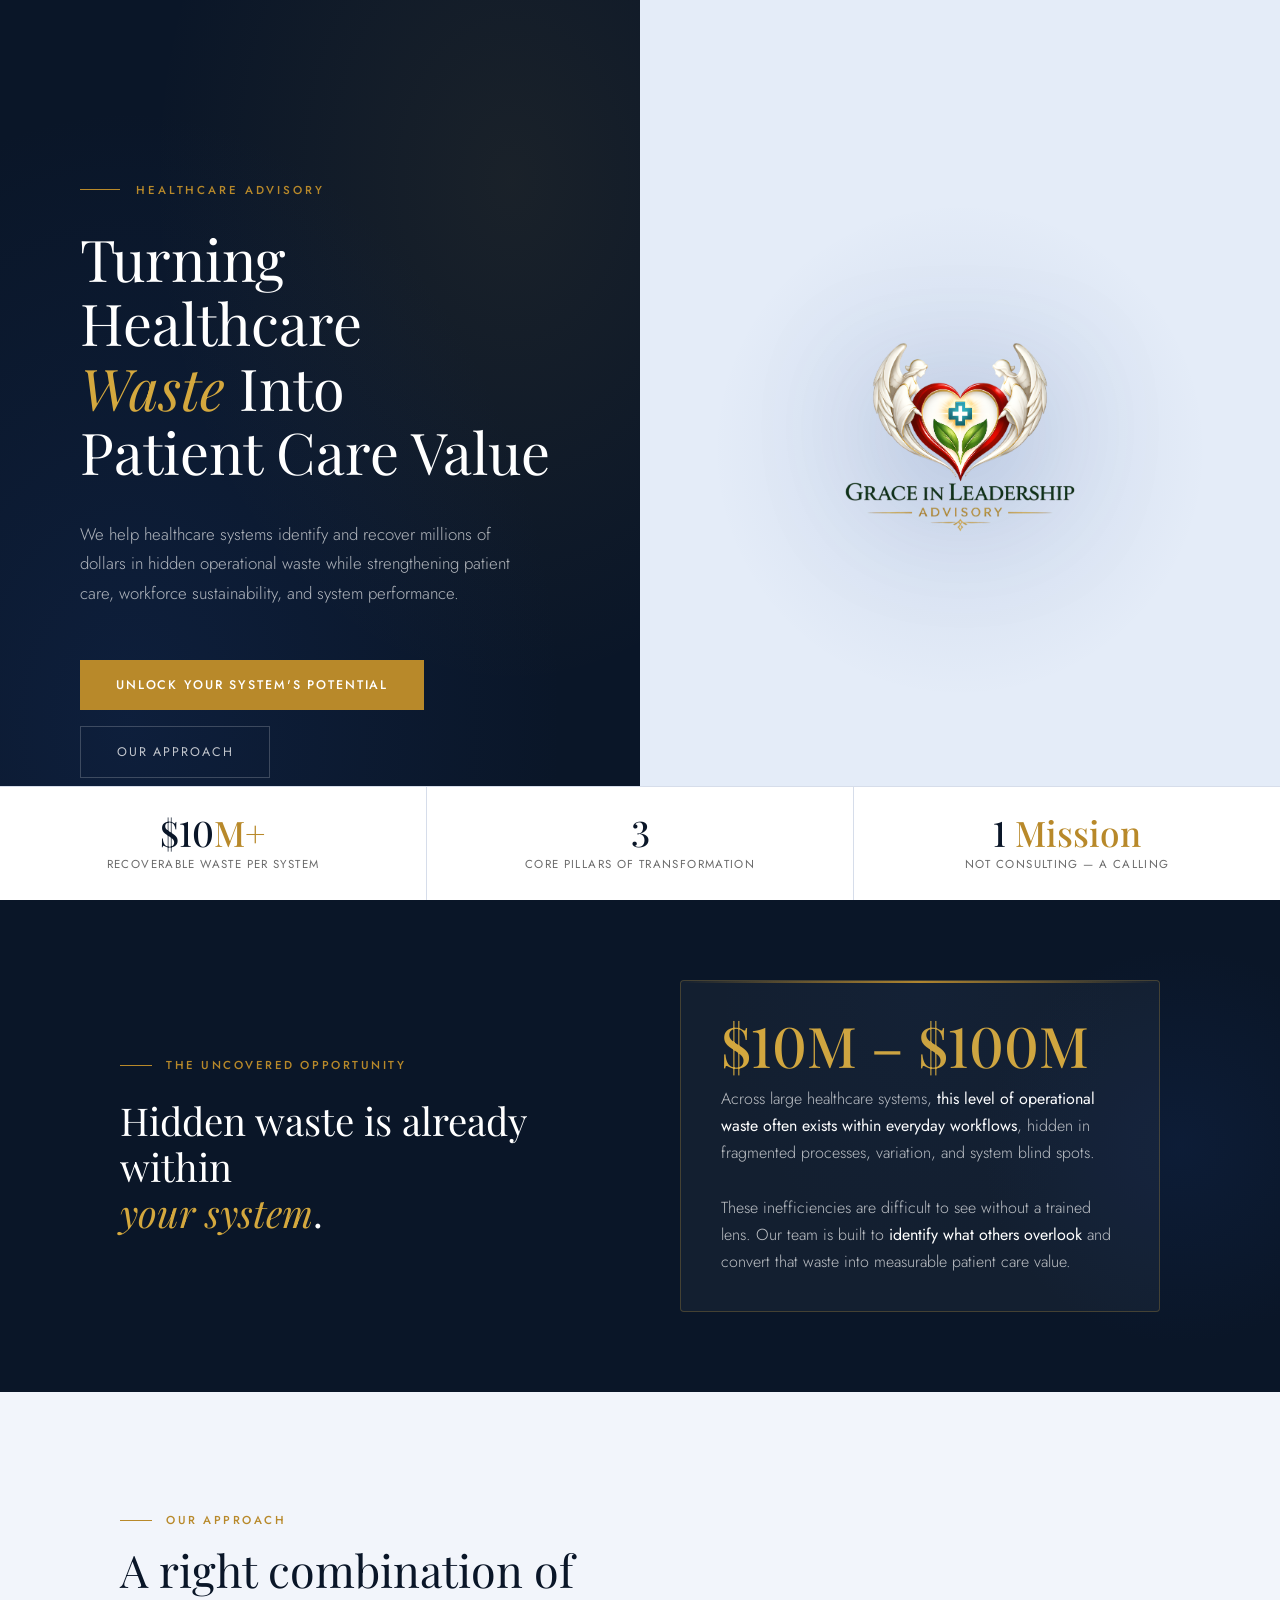
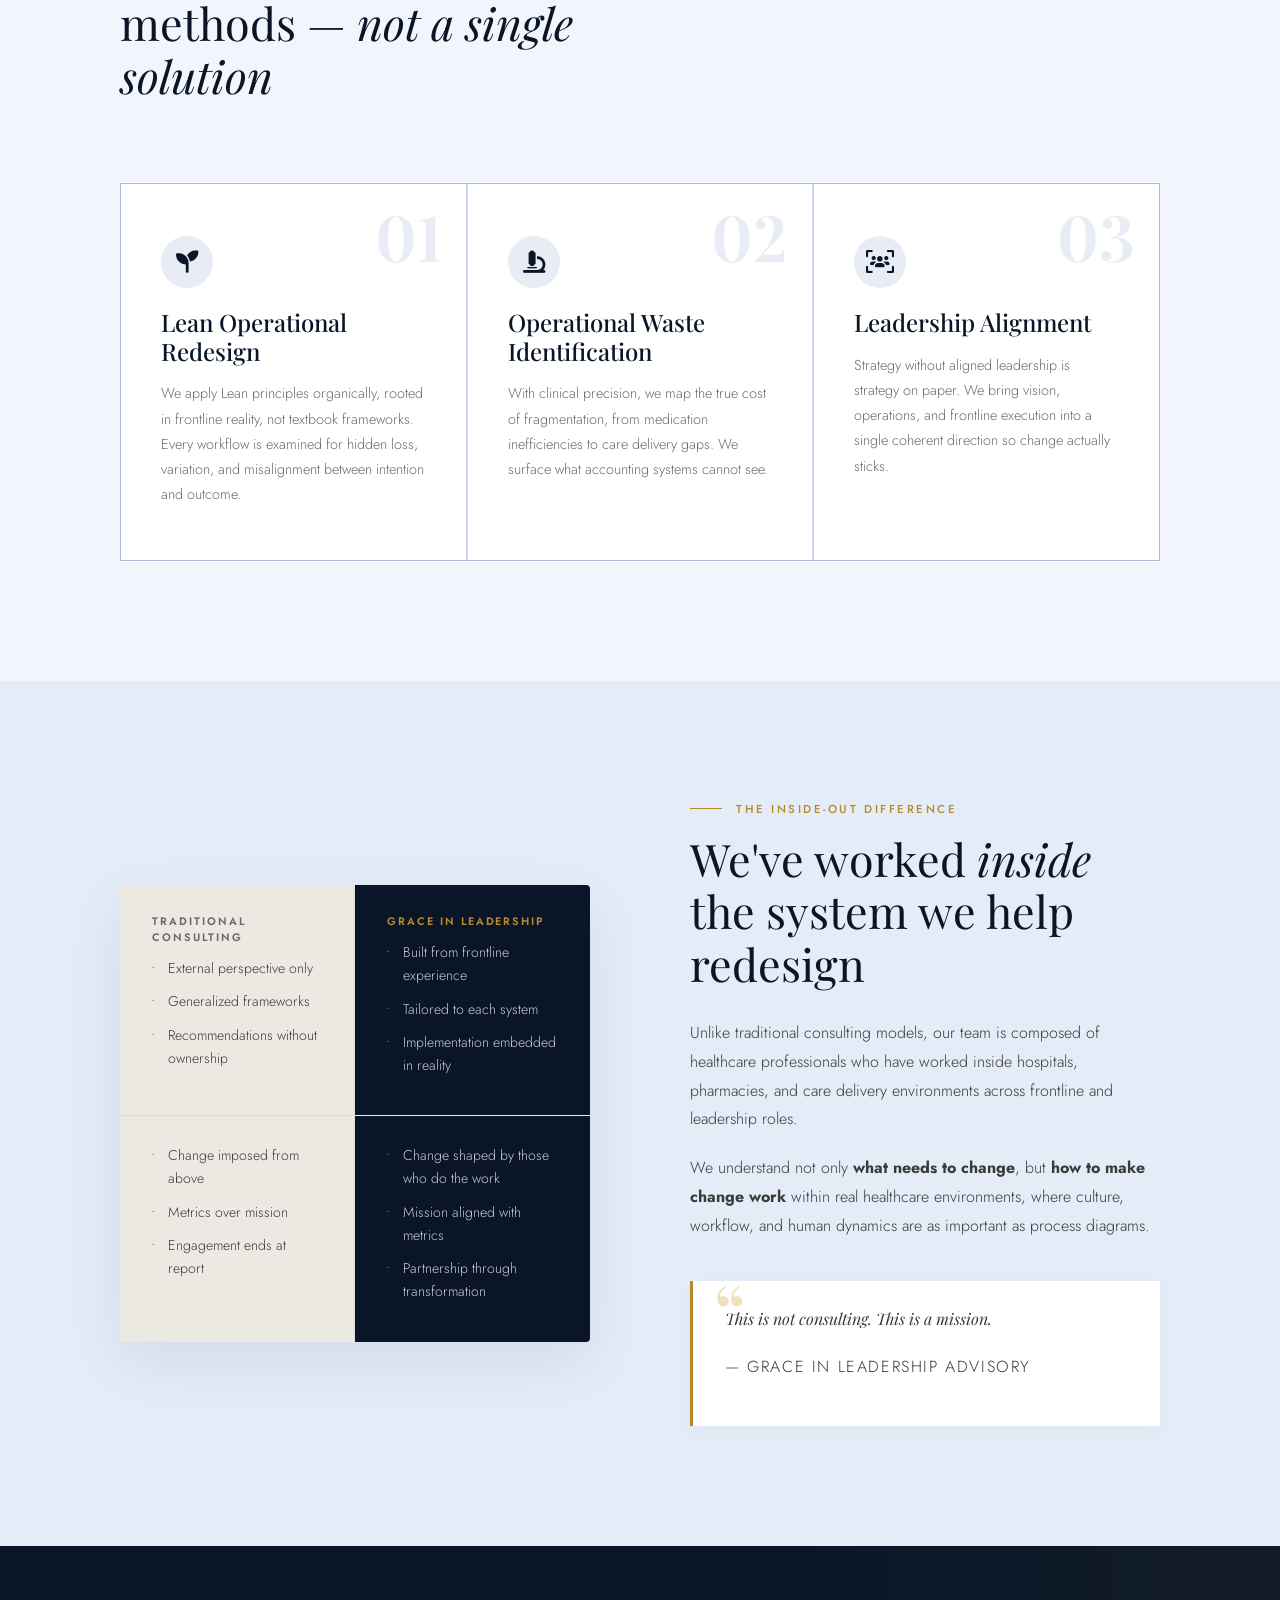
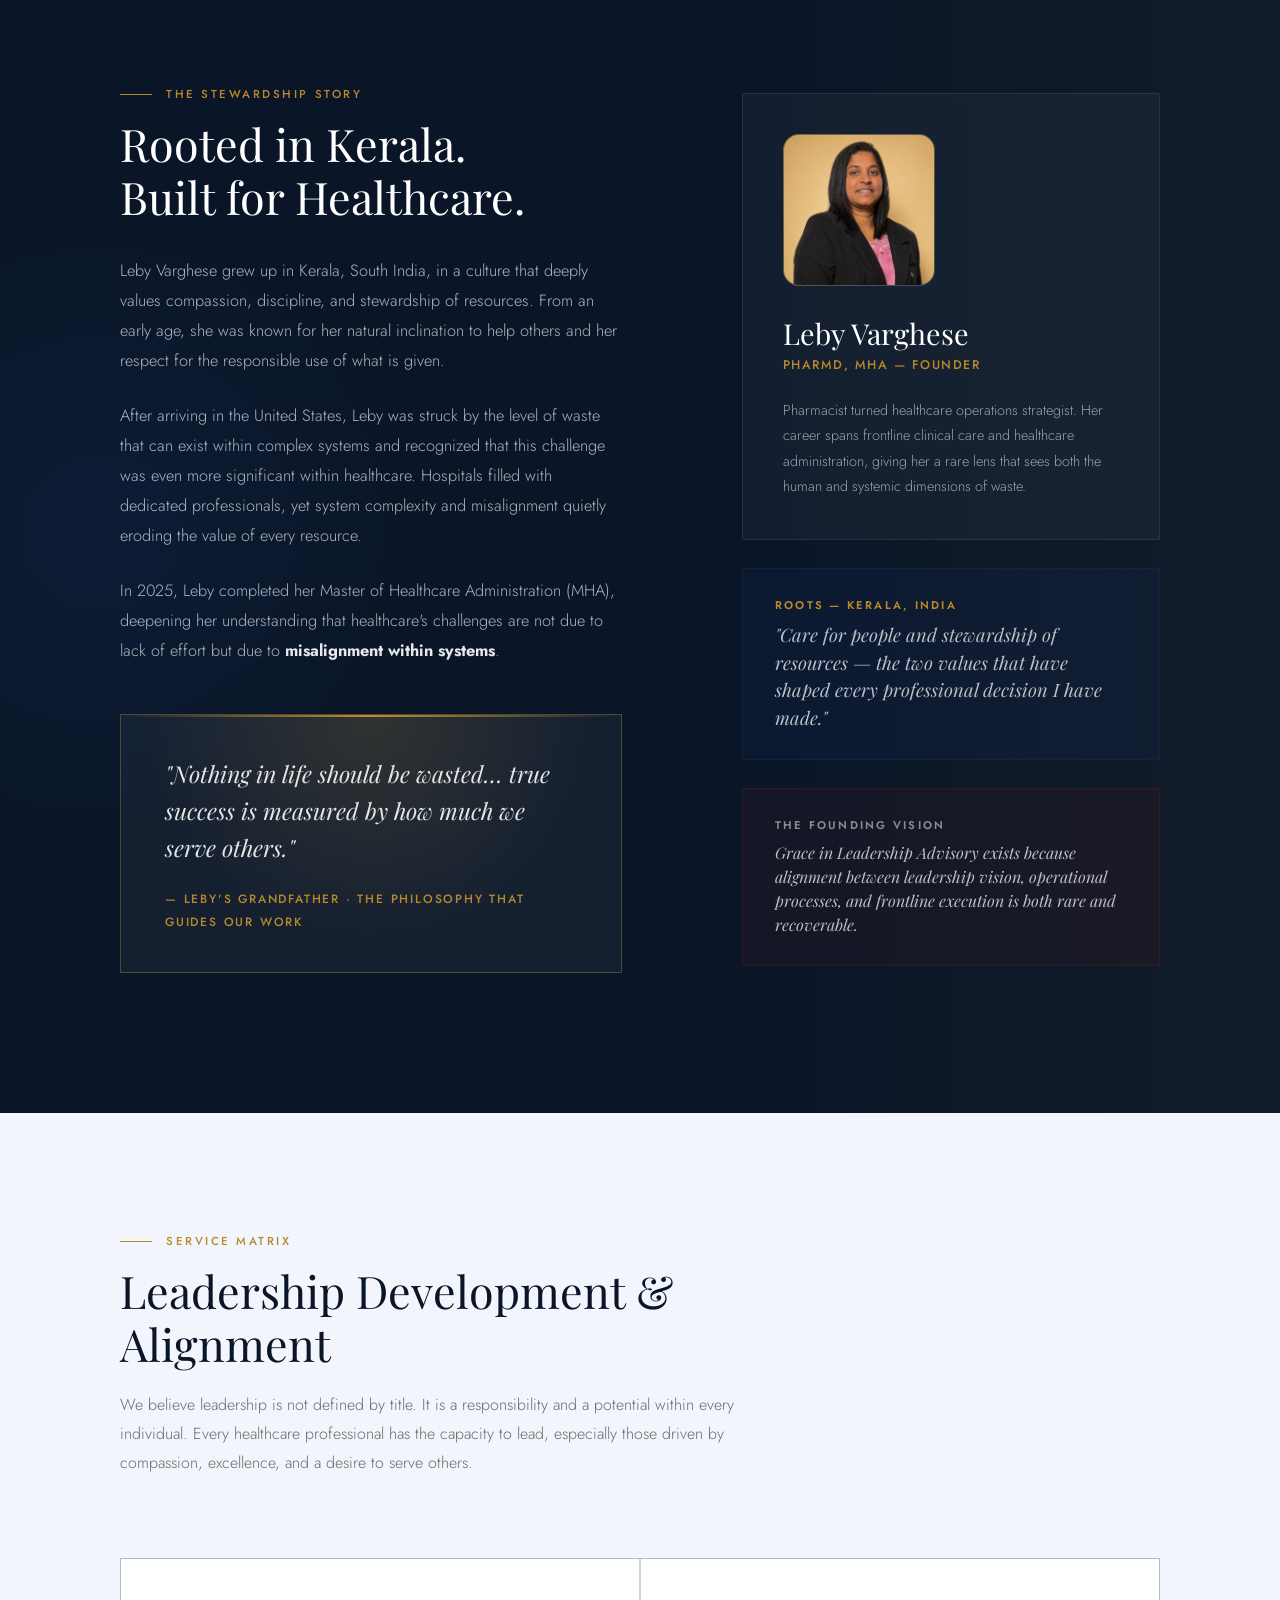
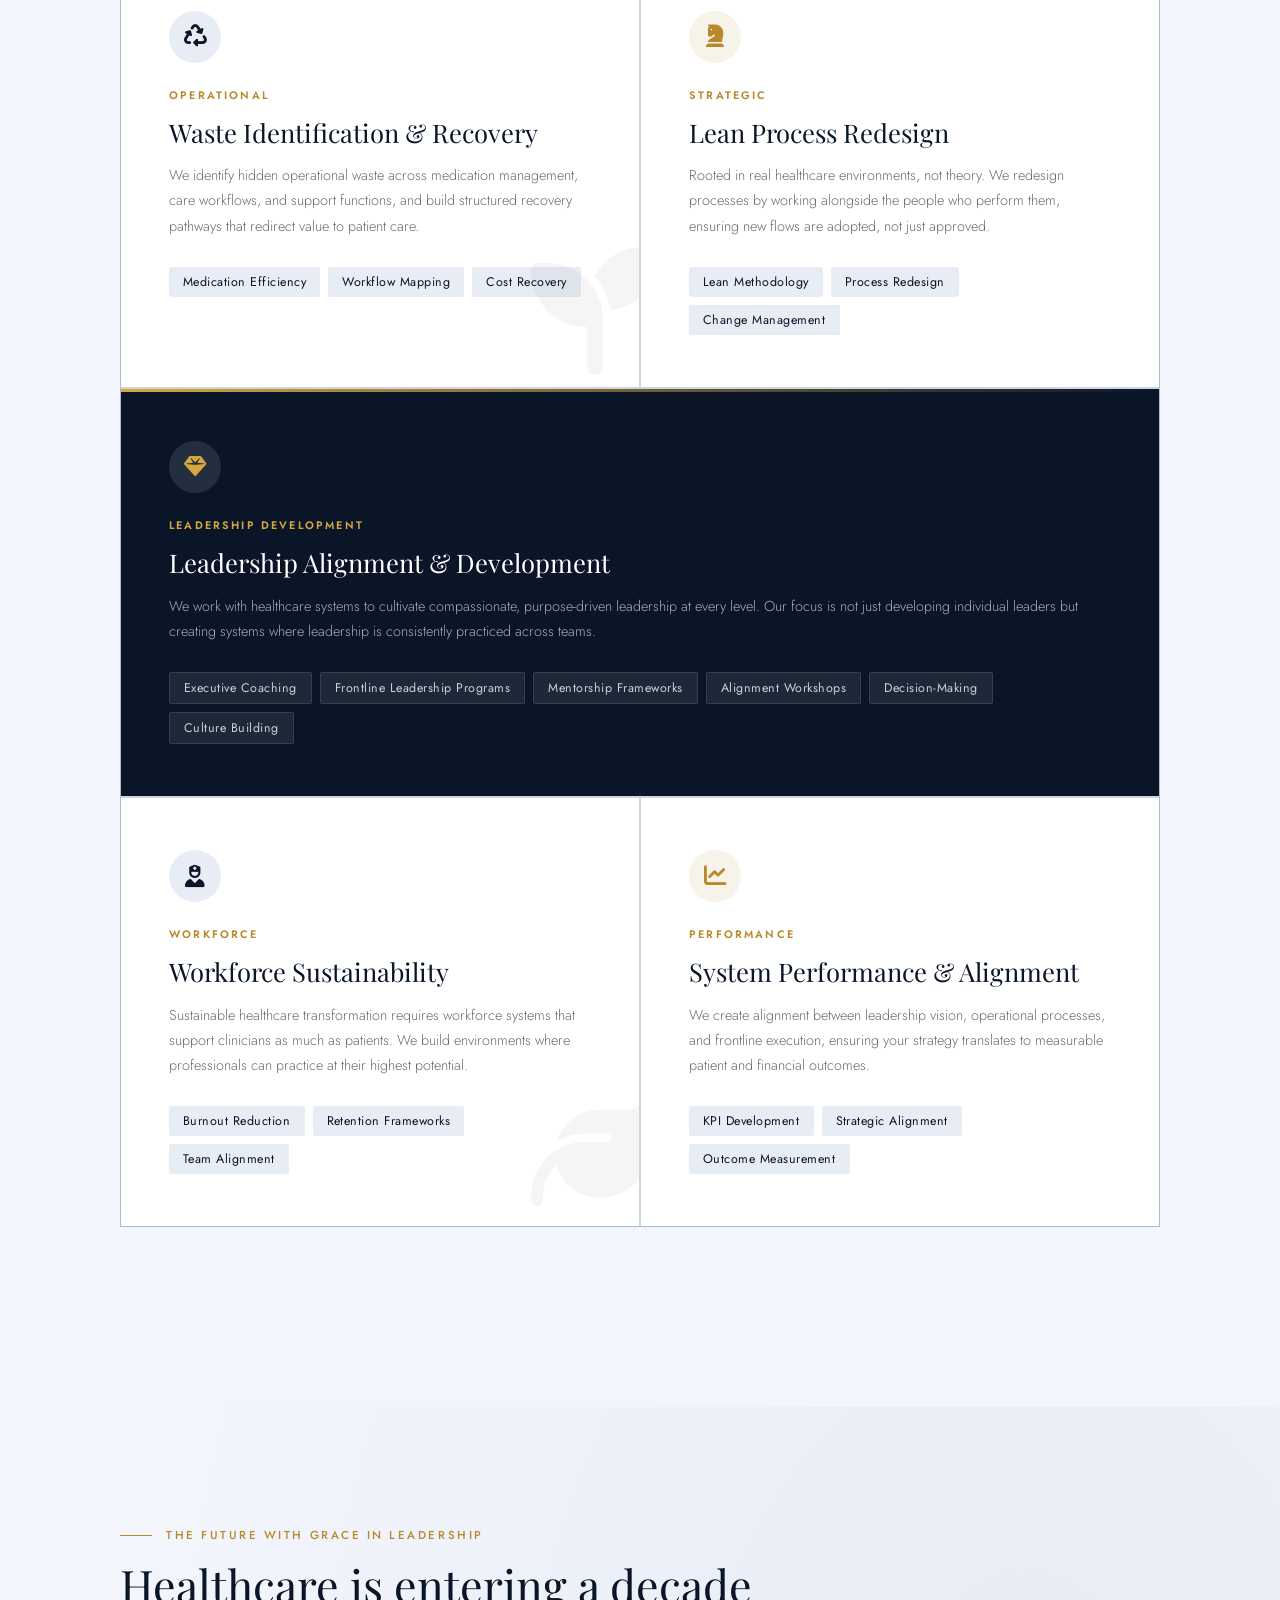
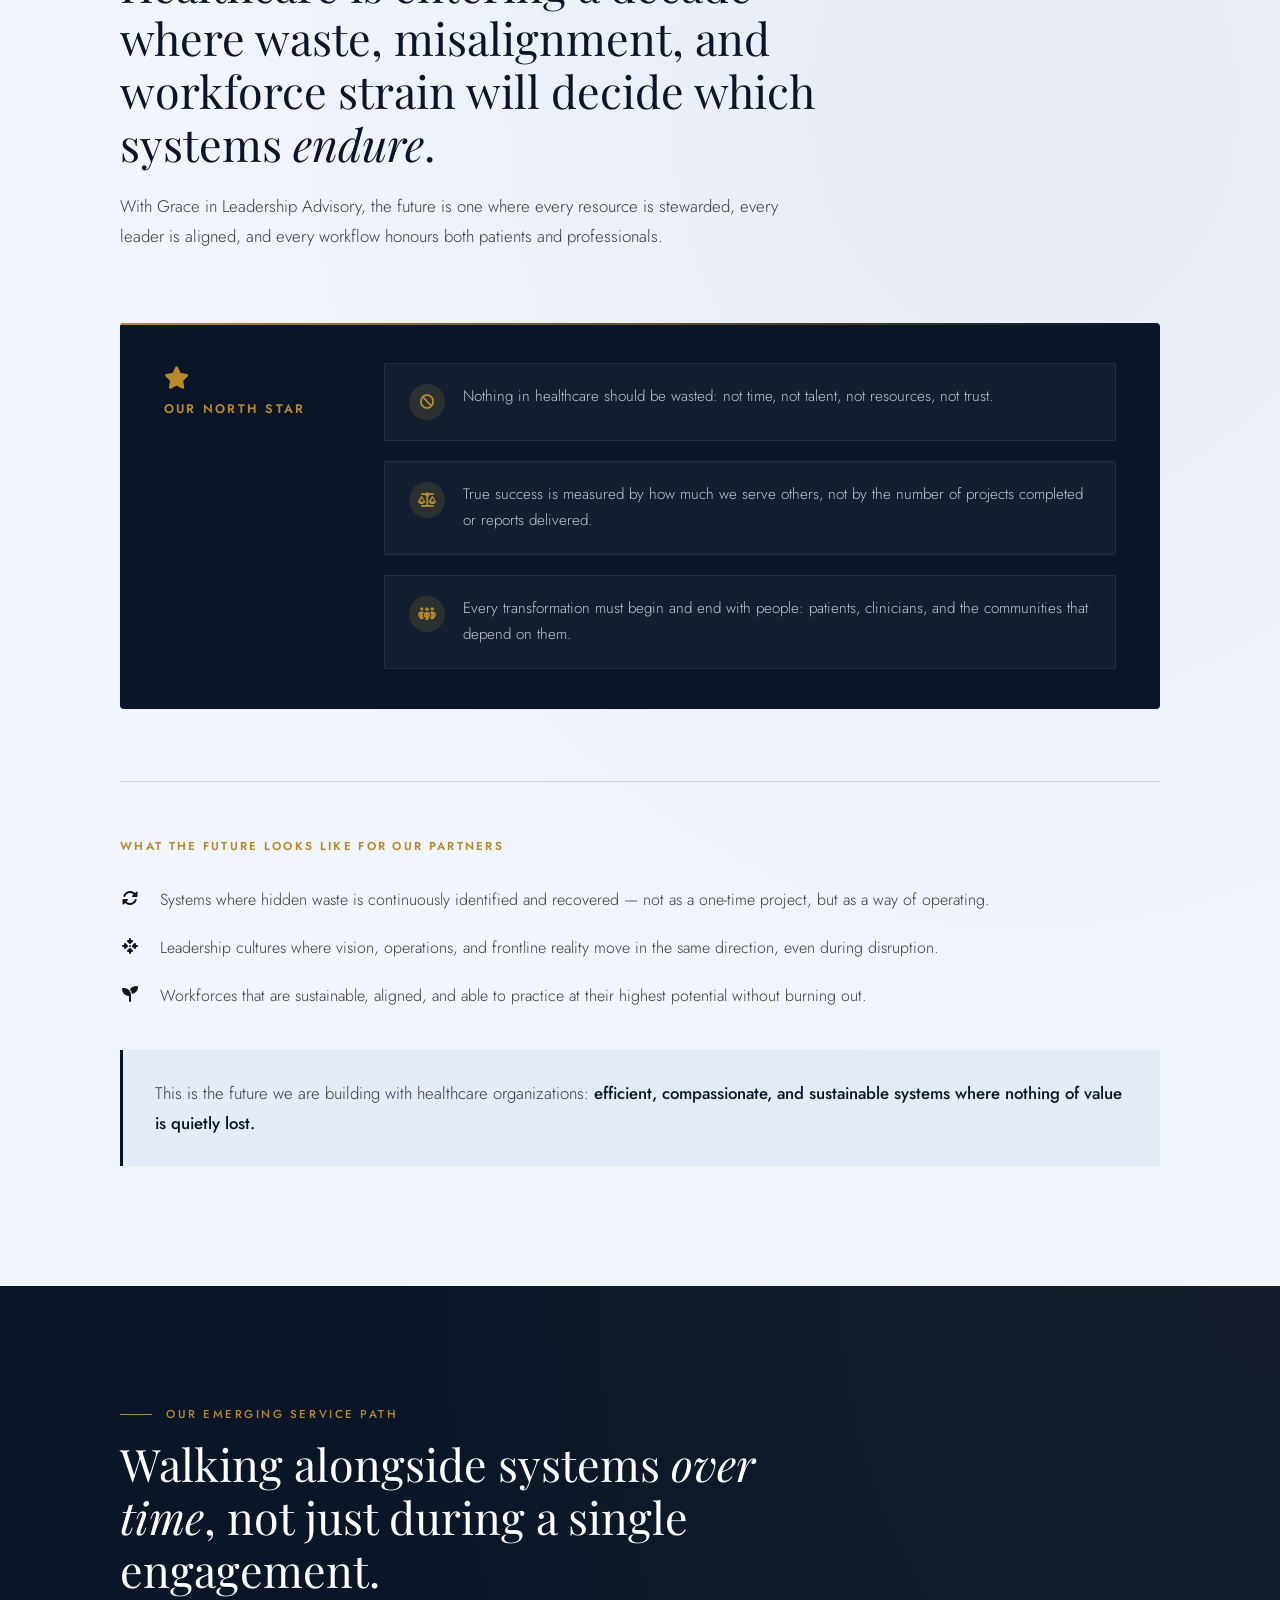
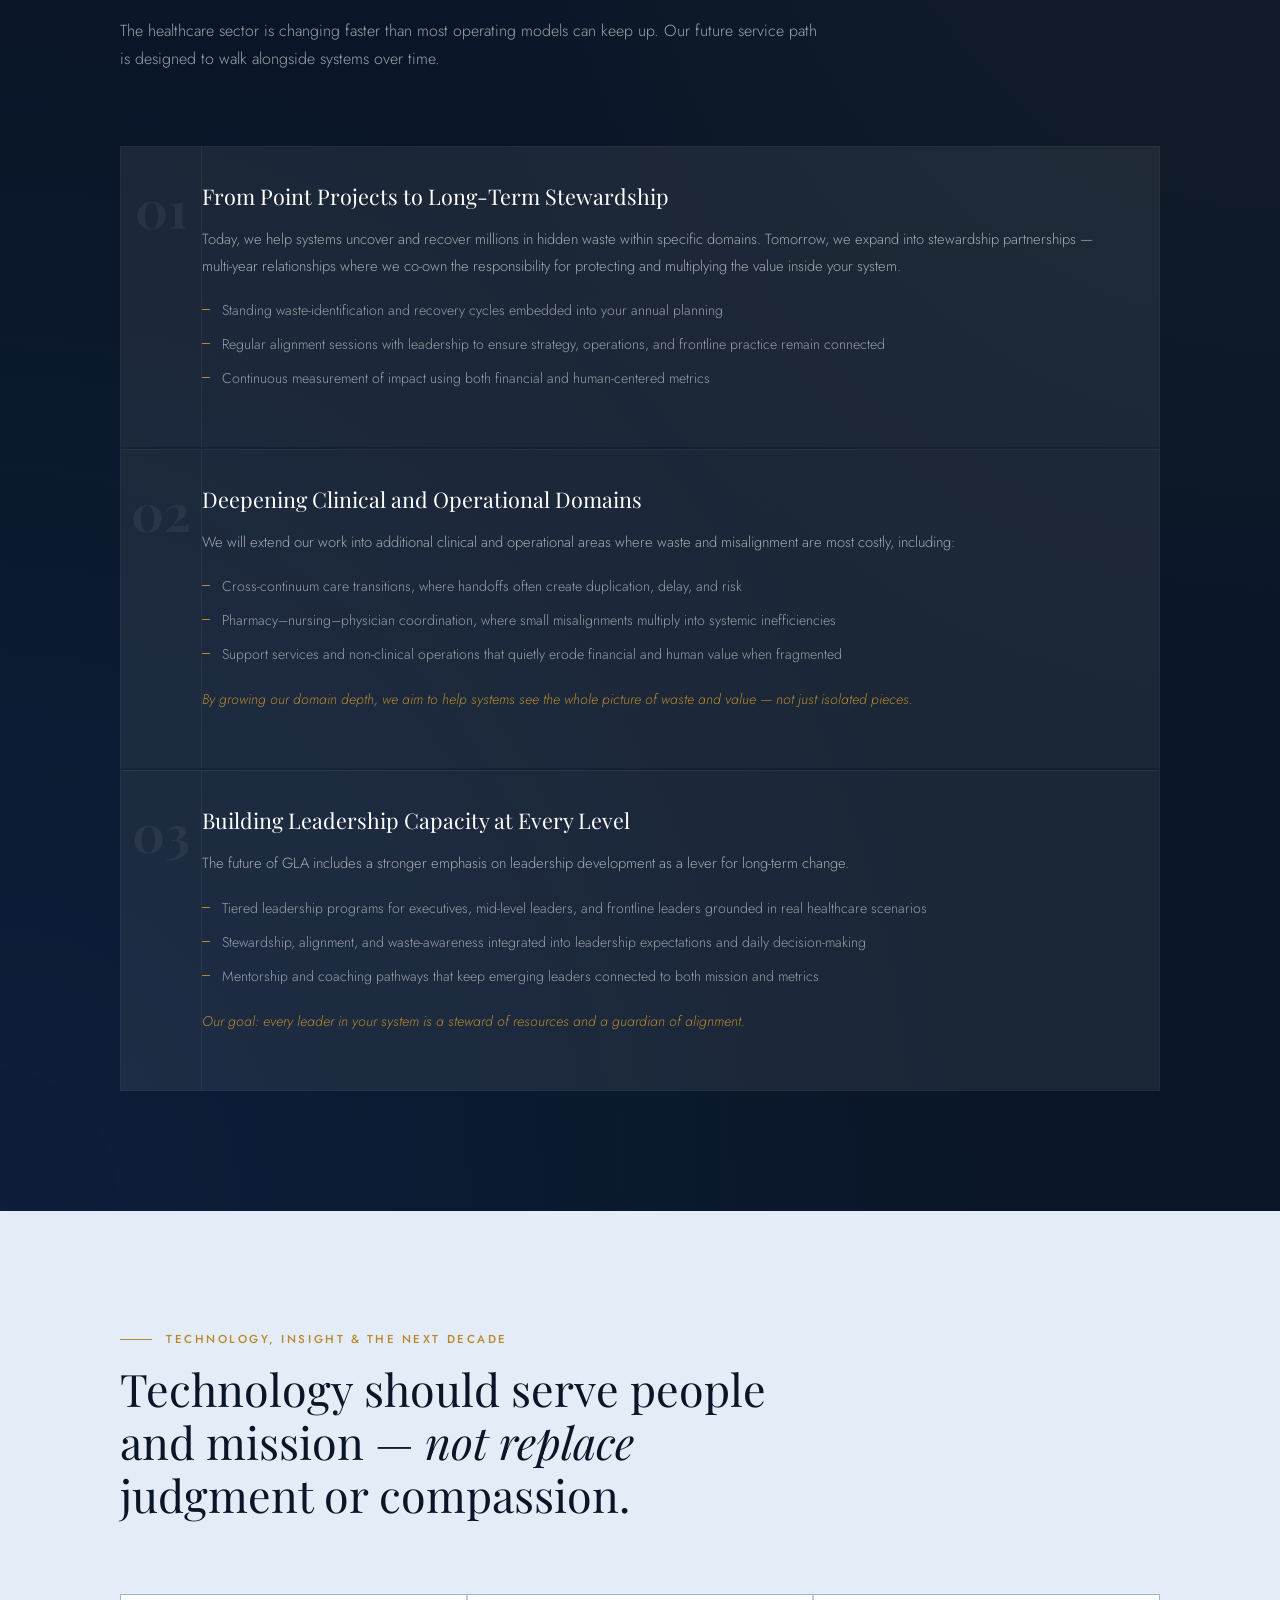
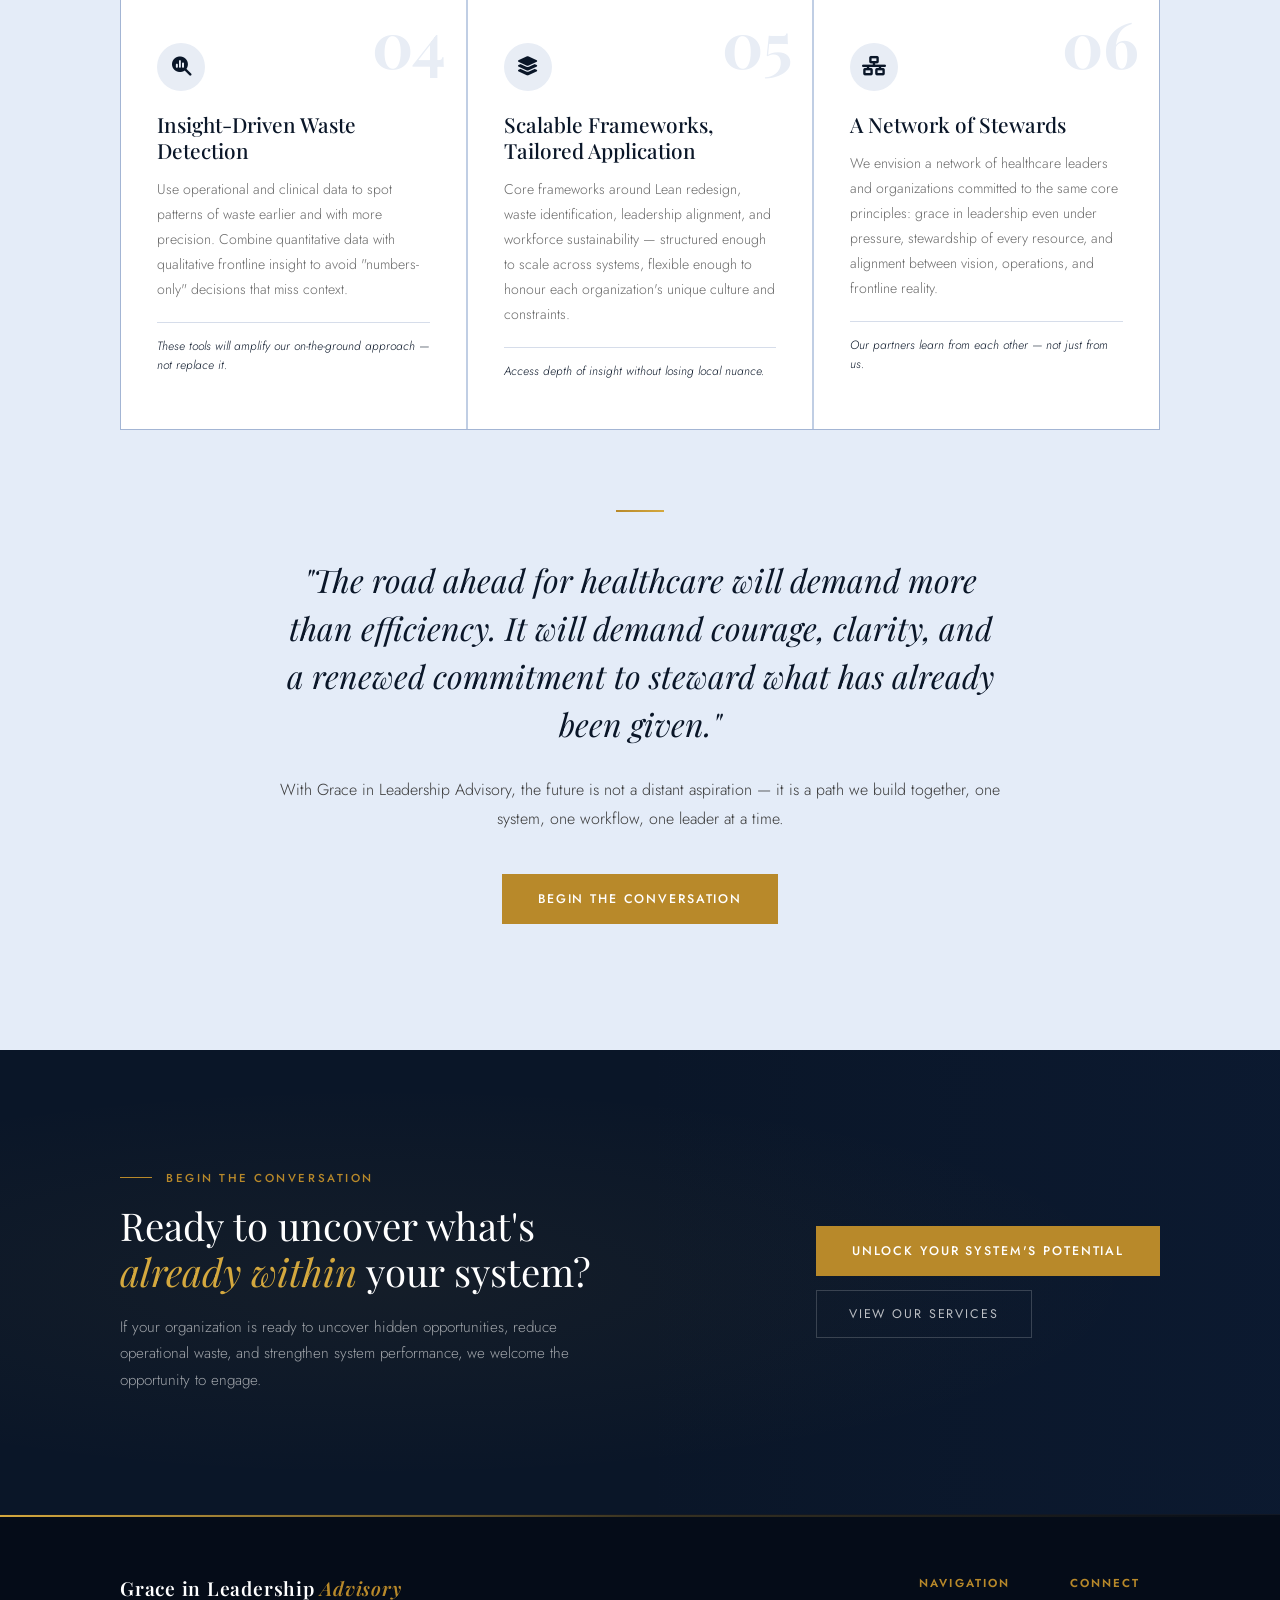
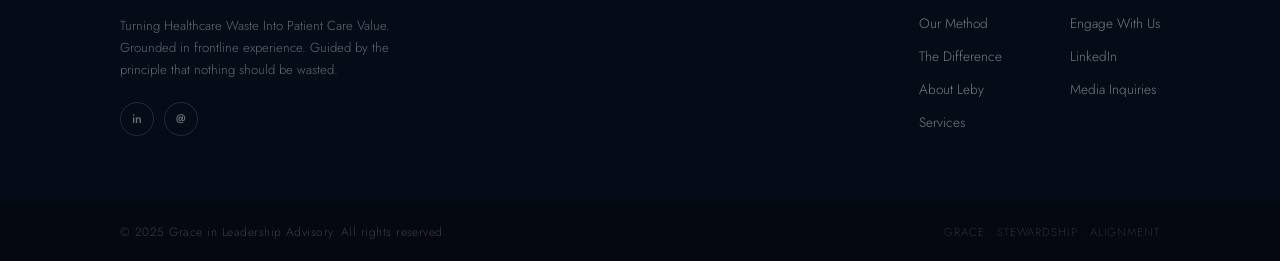
==== index.html @ ff9eccd0 "doc file info added" ====
<!DOCTYPE html>
<html lang="en">

<head>
  <meta charset="UTF-8">
  <meta name="viewport" content="width=device-width, initial-scale=1.0">
  <title>Grace in Leadership Advisory</title>
  <link
  href="https://fonts.googleapis.com/css2?family=Playfair+Display:ital,wght@0,400;0,500;0,600;0,700;1,400;1,600&family=Jost:wght@300;400;500;600&display=swap"
  rel="stylesheet">
  <link rel="stylesheet" href="https://cdnjs.cloudflare.com/ajax/libs/font-awesome/6.4.0/css/all.min.css">
  <link rel="stylesheet" href="styles.css">
</head>

<body>

  <!-- NAV -->
  <nav>
    <div class="nav-logo">Grace in Leadership <span>Advisory</span></div>
    <ul class="nav-links" id="nav-links">
      <li><a href="#methodology">Our Method</a></li>
      <li><a href="#about">About</a></li>
      <li><a href="#services">Services</a></li>
      <li><a href="#future">The Future</a></li>
      <li><a href="#contact" class="nav-cta">Engage With Us</a></li>
    </ul>
    <div class="nav-mobile-toggle" id="mobile-toggle">
      <span></span><span></span><span></span>
    </div>
  </nav>

  <!-- HERO -->
  <section class="hero">
    <div class="hero-left">
      <div class="hero-eyebrow">Healthcare Advisory</div>
      <h1 class="hero-headline">
        Turning Healthcare<br><em>Waste</em> Into<br>Patient Care Value
      </h1>
      <p class="hero-sub">
        We help healthcare systems identify and recover millions of dollars in hidden operational waste while
        strengthening patient care, workforce sustainability, and system performance.
      </p>
      <div class="hero-cta-group">
        <a href="#contact" class="btn-primary">Unlock Your System's Potential</a>
        <a href="#methodology" class="btn-ghost">Our Approach</a>
      </div>
    </div>

    <div class="hero-right">
      <div class="logo-display">
        <img src="public/image.png" alt="Grace in Leadership Advisory Logo">
      </div>
    </div>

    <div class="hero-stat-strip">
      <div class="stat-item">
        <span class="stat-num" id="stat-waste">$0<span>M+</span></span>
        <span class="stat-label">Recoverable Waste per System</span>
      </div>
      <div class="stat-item">
        <span class="stat-num" id="stat-pillars">0</span>
        <span class="stat-label">Core Pillars of Transformation</span>
      </div>
      <div class="stat-item">
        <span class="stat-num" id="stat-mission">0<span> Mission</span></span>
        <span class="stat-label">Not Consulting — A Calling</span>
      </div>
    </div>
  </section>

  <!-- OPPORTUNITY BAND -->
  <section class="opportunity-band">
    <div class="opp-left">
      <div class="section-eyebrow">The Uncovered Opportunity</div>
      <h2>Hidden waste is already within<br><em>your system</em>.</h2>
    </div>
    <div class="glow-card">
      <div class="glow-amount">$10M – $100M</div>
      <p class="glow-desc">
        Across large healthcare systems, <strong>this level of operational waste often exists within everyday
          workflows</strong>, hidden in fragmented processes, variation, and system blind spots.<br><br>
        These inefficiencies are difficult to see without a trained lens. Our team is built to <strong>identify what
          others overlook</strong> and convert that waste into measurable patient care value.
      </p>
    </div>
  </section>

  <!-- METHODOLOGY -->
  <section class="methodology" id="methodology">
    <div class="method-header">
      <div class="section-eyebrow">Our Approach</div>
      <h2 class="section-title">A right combination of methods — <em>not a single solution</em></h2>
    </div>

    <div class="method-grid">
      <!-- UPGRADED: Icon in circle, number as watermark -->
      <div class="method-card">
        <div class="method-num">01</div>
        <div class="method-icon-wrap">
          <i class="fa-solid fa-seedling method-icon"></i>
        </div>
        <div class="method-title">Lean Operational Redesign</div>
        <p class="method-text">We apply Lean principles organically, rooted in frontline reality, not textbook
          frameworks. Every workflow is examined for hidden loss, variation, and misalignment between intention and
          outcome.</p>
        <div class="method-accent"></div>
      </div>

      <div class="method-card">
        <div class="method-num">02</div>
        <div class="method-icon-wrap">
          <i class="fa-solid fa-microscope method-icon"></i>
        </div>
        <div class="method-title">Operational Waste Identification</div>
        <p class="method-text">With clinical precision, we map the true cost of fragmentation, from medication
          inefficiencies to care delivery gaps. We surface what accounting systems cannot see.</p>
        <div class="method-accent"></div>
      </div>

      <div class="method-card">
        <div class="method-num">03</div>
        <div class="method-icon-wrap">
          <i class="fa-solid fa-users-viewfinder method-icon"></i>
        </div>
        <div class="method-title">Leadership Alignment</div>
        <p class="method-text">Strategy without aligned leadership is strategy on paper. We bring vision, operations,
          and frontline execution into a single coherent direction so change actually sticks.</p>
        <div class="method-accent"></div>
      </div>
    </div>
  </section>

  <!-- INSIDE OUT -->
  <section class="inside-out" id="difference">
    <div class="inside-out-visual">
      <div class="comparison-block">
        <div class="comparison-row">
          <div class="comp-cell traditional">
            <div class="comp-header">Traditional Consulting</div>
            <p class="comp-item">External perspective only</p>
            <p class="comp-item">Generalized frameworks</p>
            <p class="comp-item">Recommendations without ownership</p>
          </div>
          <div class="comp-cell grace">
            <div class="comp-header">Grace in Leadership</div>
            <p class="comp-item">Built from frontline experience</p>
            <p class="comp-item">Tailored to each system</p>
            <p class="comp-item">Implementation embedded in reality</p>
          </div>
        </div>
        <div style="height:1px;background:linear-gradient(90deg,rgba(0,0,0,0.06) 50%,rgba(255,255,255,0.08) 50%)"></div>
        <div class="comparison-row">
          <div class="comp-cell traditional">
            <p class="comp-item">Change imposed from above</p>
            <p class="comp-item">Metrics over mission</p>
            <p class="comp-item">Engagement ends at report</p>
          </div>
          <div class="comp-cell grace">
            <p class="comp-item">Change shaped by those who do the work</p>
            <p class="comp-item">Mission aligned with metrics</p>
            <p class="comp-item">Partnership through transformation</p>
          </div>
        </div>
      </div>
    </div>

    <div class="inside-content">
      <div class="section-eyebrow">The Inside-Out Difference</div>
      <h2 class="section-title">We've worked <em>inside</em> the system we help redesign</h2>
      <p>Unlike traditional consulting models, our team is composed of healthcare professionals who have worked inside
        hospitals, pharmacies, and care delivery environments across frontline and leadership roles.</p>
      <p>We understand not only <strong>what needs to change</strong>, but <strong>how to make change work</strong>
        within real healthcare environments, where culture, workflow, and human dynamics are as important as process
        diagrams.</p>
      <div class="quote-block">
        <p class="quote-text">This is not consulting. This is a mission.</p>
        <p class="quote-attr">— Grace in Leadership Advisory</p>
      </div>
    </div>
  </section>

  <!-- STEWARDSHIP / ABOUT -->
  <section class="stewardship" id="about">
    <div class="stewardship-inner">
      <div class="stewardship-content">
        <div class="section-eyebrow">The Stewardship Story</div>
        <h2 class="section-title">Rooted in Kerala.<br>Built for Healthcare.</h2>
        <p>Leby Varghese grew up in Kerala, South India, in a culture that deeply values compassion, discipline, and
          stewardship of resources. From an early age, she was known for her natural inclination to help others and her
          respect for the responsible use of what is given.</p>
        <p>After arriving in the United States, Leby was struck by the level of waste that can exist within complex
          systems and recognized that this challenge was even more significant within healthcare. Hospitals filled with
          dedicated professionals, yet system complexity and misalignment quietly eroding the value of every resource.
        </p>
        <p>In 2025, Leby completed her Master of Healthcare Administration (MHA), deepening her understanding that
          healthcare's challenges are not due to lack of effort but due to <strong
            style="color:rgba(255,255,255,0.9)">misalignment within systems</strong>.</p>

        <div class="grandfather-quote">
          <blockquote>"Nothing in life should be wasted… true success is measured by how much we serve others."
          </blockquote>
          <cite>— Leby's Grandfather · The Philosophy That Guides Our Work</cite>
        </div>
      </div>

      <div class="founder-profile">
        <div class="founder-card">
          <div
            style="width:152px;height:152px;margin-bottom:28px;border-radius:16px;padding:1px;background:linear-gradient(135deg,rgba(212,168,62,0.55),rgba(255,255,255,0.18));">
            <img src="public/leby.png" alt="Leby Varghese, Founder"
              style="width:100%;height:100%;border-radius:15px;object-fit:cover;object-position:center top;display:block;">
          </div>
          <div class="founder-name">Leby Varghese</div>
          <div class="founder-title">PharmD, MHA — Founder</div>
          <p class="founder-bio">Pharmacist turned healthcare operations strategist. Her career spans frontline clinical
            care and healthcare administration, giving her a rare lens that sees both the human and systemic dimensions
            of waste.</p>
        </div>

        <div class="founder-kerala">
          <div class="kerala-label">Roots — Kerala, India</div>
          <div class="kerala-text">"Care for people and stewardship of resources — the two values that have shaped every
            professional decision I have made."</div>
        </div>

        <div
          style="background:rgba(155,26,26,0.08);border:1px solid rgba(155,26,26,0.2);padding:28px 32px;border-radius:2px">
          <div class="kerala-label" style="color:rgba(255,255,255,0.5)">The Founding Vision</div>
          <div class="kerala-text" style="font-size:1rem">Grace in Leadership Advisory exists because alignment between
            leadership vision, operational processes, and frontline execution is both rare and recoverable.</div>
        </div>
      </div>
    </div>
  </section>

  <!-- SERVICES -->
  <section class="services" id="services">
    <div class="services-header">
      <div class="section-eyebrow">Service Matrix</div>
      <h2 class="section-title">Leadership Development &amp; Alignment</h2>
      <p>We believe leadership is not defined by title. It is a responsibility and a potential within every individual.
        Every healthcare professional has the capacity to lead, especially those driven by compassion, excellence, and a
        desire to serve others.</p>
    </div>

    <div class="services-grid">
      <div class="service-card">
        <div class="service-icon-wrap green"><i class="fa-solid fa-recycle" style="color:var(--forest)"></i></div>
        <span class="service-tag">Operational</span>
        <div class="service-title">Waste Identification &amp; Recovery</div>
        <p class="service-text">We identify hidden operational waste across medication management, care workflows, and
          support functions, and build structured recovery pathways that redirect value to patient care.</p>
        <div class="service-items">
          <span class="service-item">Medication Efficiency</span>
          <span class="service-item">Workflow Mapping</span>
          <span class="service-item">Cost Recovery</span>
        </div>
        <div class="leaf-accent"><i class="fa-solid fa-seedling"></i></div>
      </div>

      <div class="service-card">
        <div class="service-icon-wrap gold"><i class="fa-solid fa-chess-knight" style="color:var(--gold)"></i></div>
        <span class="service-tag">Strategic</span>
        <div class="service-title">Lean Process Redesign</div>
        <p class="service-text">Rooted in real healthcare environments, not theory. We redesign processes by working
          alongside the people who perform them, ensuring new flows are adopted, not just approved.</p>
        <div class="service-items">
          <span class="service-item">Lean Methodology</span>
          <span class="service-item">Process Redesign</span>
          <span class="service-item">Change Management</span>
        </div>
      </div>

      <div class="service-card featured">
        <div class="service-icon-wrap white"><i class="fa-solid fa-gem" style="color:var(--gold-light)"></i></div>
        <span class="service-tag">Leadership Development</span>
        <div class="service-title">Leadership Alignment &amp; Development</div>
        <p class="service-text">We work with healthcare systems to cultivate compassionate, purpose-driven leadership at
          every level. Our focus is not just developing individual leaders but creating systems where leadership is
          consistently practiced across teams.</p>
        <div class="service-items">
          <span class="service-item">Executive Coaching</span>
          <span class="service-item">Frontline Leadership Programs</span>
          <span class="service-item">Mentorship Frameworks</span>
          <span class="service-item">Alignment Workshops</span>
          <span class="service-item">Decision-Making</span>
          <span class="service-item">Culture Building</span>
        </div>
      </div>

      <div class="service-card">
        <div class="service-icon-wrap green"><i class="fa-solid fa-user-nurse" style="color:var(--forest)"></i></div>
        <span class="service-tag">Workforce</span>
        <div class="service-title">Workforce Sustainability</div>
        <p class="service-text">Sustainable healthcare transformation requires workforce systems that support clinicians
          as much as patients. We build environments where professionals can practice at their highest potential.</p>
        <div class="service-items">
          <span class="service-item">Burnout Reduction</span>
          <span class="service-item">Retention Frameworks</span>
          <span class="service-item">Team Alignment</span>
        </div>
        <div class="leaf-accent"><i class="fa-solid fa-leaf"></i></div>
      </div>

      <div class="service-card">
        <div class="service-icon-wrap gold"><i class="fa-solid fa-chart-line" style="color:var(--gold)"></i></div>
        <span class="service-tag">Performance</span>
        <div class="service-title">System Performance &amp; Alignment</div>
        <p class="service-text">We create alignment between leadership vision, operational processes, and frontline
          execution, ensuring your strategy translates to measurable patient and financial outcomes.</p>
        <div class="service-items">
          <span class="service-item">KPI Development</span>
          <span class="service-item">Strategic Alignment</span>
          <span class="service-item">Outcome Measurement</span>
        </div>
      </div>
    </div>
  </section>

  <!-- FUTURE WITH GRACE -->

  <!-- NORTH STAR BAND -->
  <section class="future-north-star" id="future">
    <div class="fns-inner">
      <div class="fns-header">
        <div class="section-eyebrow">The Future With Grace in Leadership</div>
        <h2 class="section-title">Healthcare is entering a decade where waste, misalignment, and workforce strain will decide which systems <em>endure</em>.</h2>
        <p class="fns-lead">With Grace in Leadership Advisory, the future is one where every resource is stewarded, every leader is aligned, and every workflow honours both patients and professionals.</p>
      </div>
      <div class="north-star-grid">
        <div class="north-star-label"><i class="fa-solid fa-star"></i> Our North Star</div>
        <div class="north-star-cards">
          <div class="ns-card">
            <div class="ns-icon"><i class="fa-solid fa-ban"></i></div>
            <p>Nothing in healthcare should be wasted: not time, not talent, not resources, not trust.</p>
          </div>
          <div class="ns-card">
            <div class="ns-icon"><i class="fa-solid fa-scale-balanced"></i></div>
            <p>True success is measured by how much we serve others, not by the number of projects completed or reports delivered.</p>
          </div>
          <div class="ns-card">
            <div class="ns-icon"><i class="fa-solid fa-people-group"></i></div>
            <p>Every transformation must begin and end with people: patients, clinicians, and the communities that depend on them.</p>
          </div>
        </div>
      </div>
      <div class="future-outcomes">
        <div class="future-outcomes-label">What the Future Looks Like For Our Partners</div>
        <div class="future-outcome-list">
          <div class="future-outcome-item">
            <i class="fa-solid fa-rotate"></i>
            <span>Systems where hidden waste is continuously identified and recovered — not as a one-time project, but as a way of operating.</span>
          </div>
          <div class="future-outcome-item">
            <i class="fa-solid fa-arrows-to-dot"></i>
            <span>Leadership cultures where vision, operations, and frontline reality move in the same direction, even during disruption.</span>
          </div>
          <div class="future-outcome-item">
            <i class="fa-solid fa-seedling"></i>
            <span>Workforces that are sustainable, aligned, and able to practice at their highest potential without burning out.</span>
          </div>
        </div>
        <p class="future-outcomes-close">This is the future we are building with healthcare organizations: <strong>efficient, compassionate, and sustainable systems where nothing of value is quietly lost.</strong></p>
      </div>
    </div>
  </section>

  <!-- EMERGING SERVICE PATH -->
  <section class="emerging-path">
    <div class="emerging-path-inner">
      <div class="emerging-header">
        <div class="section-eyebrow">Our Emerging Service Path</div>
        <h2 class="section-title" style="color:white">Walking alongside systems <em>over time</em>, not just during a single engagement.</h2>
        <p class="emerging-lead">The healthcare sector is changing faster than most operating models can keep up. Our future service path is designed to walk alongside systems over time.</p>
      </div>
      <div class="emerging-grid">

        <div class="emerging-card">
          <div class="emerging-num">01</div>
          <div class="emerging-card-content">
            <h3>From Point Projects to Long-Term Stewardship</h3>
            <p>Today, we help systems uncover and recover millions in hidden waste within specific domains. Tomorrow, we expand into stewardship partnerships — multi-year relationships where we co-own the responsibility for protecting and multiplying the value inside your system.</p>
            <ul class="emerging-list">
              <li>Standing waste-identification and recovery cycles embedded into your annual planning</li>
              <li>Regular alignment sessions with leadership to ensure strategy, operations, and frontline practice remain connected</li>
              <li>Continuous measurement of impact using both financial and human-centered metrics</li>
            </ul>
          </div>
        </div>

        <div class="emerging-card">
          <div class="emerging-num">02</div>
          <div class="emerging-card-content">
            <h3>Deepening Clinical and Operational Domains</h3>
            <p>We will extend our work into additional clinical and operational areas where waste and misalignment are most costly, including:</p>
            <ul class="emerging-list">
              <li>Cross-continuum care transitions, where handoffs often create duplication, delay, and risk</li>
              <li>Pharmacy–nursing–physician coordination, where small misalignments multiply into systemic inefficiencies</li>
              <li>Support services and non-clinical operations that quietly erode financial and human value when fragmented</li>
            </ul>
            <p class="emerging-note">By growing our domain depth, we aim to help systems see the whole picture of waste and value — not just isolated pieces.</p>
          </div>
        </div>

        <div class="emerging-card">
          <div class="emerging-num">03</div>
          <div class="emerging-card-content">
            <h3>Building Leadership Capacity at Every Level</h3>
            <p>The future of GLA includes a stronger emphasis on leadership development as a lever for long-term change.</p>
            <ul class="emerging-list">
              <li>Tiered leadership programs for executives, mid-level leaders, and frontline leaders grounded in real healthcare scenarios</li>
              <li>Stewardship, alignment, and waste-awareness integrated into leadership expectations and daily decision-making</li>
              <li>Mentorship and coaching pathways that keep emerging leaders connected to both mission and metrics</li>
            </ul>
            <p class="emerging-note">Our goal: every leader in your system is a steward of resources and a guardian of alignment.</p>
          </div>
        </div>

      </div>
    </div>
  </section>

  <!-- TECHNOLOGY & NEXT DECADE -->
  <section class="tech-decade">
    <div class="tech-decade-inner">
      <div class="tech-header">
        <div class="section-eyebrow">Technology, Insight &amp; the Next Decade</div>
        <h2 class="section-title">Technology should serve people and mission — <em>not replace</em> judgment or compassion.</h2>
      </div>
      <div class="tech-grid">

        <div class="tech-card">
          <div class="tech-card-num">04</div>
          <div class="tech-icon-wrap"><i class="fa-solid fa-magnifying-glass-chart"></i></div>
          <h3 class="tech-card-title">Insight-Driven Waste Detection</h3>
          <p class="tech-card-text">Use operational and clinical data to spot patterns of waste earlier and with more precision. Combine quantitative data with qualitative frontline insight to avoid "numbers-only" decisions that miss context.</p>
          <div class="tech-card-tag">These tools will amplify our on-the-ground approach — not replace it.</div>
        </div>

        <div class="tech-card">
          <div class="tech-card-num">05</div>
          <div class="tech-icon-wrap"><i class="fa-solid fa-layer-group"></i></div>
          <h3 class="tech-card-title">Scalable Frameworks, Tailored Application</h3>
          <p class="tech-card-text">Core frameworks around Lean redesign, waste identification, leadership alignment, and workforce sustainability — structured enough to scale across systems, flexible enough to honour each organization's unique culture and constraints.</p>
          <div class="tech-card-tag">Access depth of insight without losing local nuance.</div>
        </div>

        <div class="tech-card">
          <div class="tech-card-num">06</div>
          <div class="tech-icon-wrap"><i class="fa-solid fa-network-wired"></i></div>
          <h3 class="tech-card-title">A Network of Stewards</h3>
          <p class="tech-card-text">We envision a network of healthcare leaders and organizations committed to the same core principles: grace in leadership even under pressure, stewardship of every resource, and alignment between vision, operations, and frontline reality.</p>
          <div class="tech-card-tag">Our partners learn from each other — not just from us.</div>
        </div>

      </div>

      <!-- CLOSING INVITATION -->
      <div class="future-closing">
        <div class="future-closing-rule"></div>
        <blockquote class="future-closing-quote">
          "The road ahead for healthcare will demand more than efficiency. It will demand courage, clarity, and a renewed commitment to steward what has already been given."
        </blockquote>
        <p class="future-closing-sub">With Grace in Leadership Advisory, the future is not a distant aspiration — it is a path we build together, one system, one workflow, one leader at a time.</p>
        <a href="#contact" class="btn-primary future-closing-cta">Begin the Conversation</a>
      </div>
    </div>
  </section>

  <!-- TESTIMONIALS 
  <section class="testimonials">
    <div class="testimonials-header">
      <div class="section-eyebrow">Client Voices</div>
      <h2 class="section-title">What healthcare leaders <em>say</em></h2>
    </div>
    <div class="testimonials-grid">

      <div class="testimonial-card">
        <div class="testimonial-stars">
          <i class="fa-solid fa-star"></i><i class="fa-solid fa-star"></i><i class="fa-solid fa-star"></i><i
            class="fa-solid fa-star"></i><i class="fa-solid fa-star"></i>
        </div>
        <p class="testimonial-quote">"Leby brought a perspective we had never encountered before — someone who
          understood both the clinical floor and the boardroom. Within months, our pharmacy workflow inefficiencies were
          visible, quantified, and on their way to being solved."</p>
        <div class="testimonial-author">
          <div class="testimonial-avatar">CM</div>
          <div>
            <div class="testimonial-name">Catherine M.</div>
            <div class="testimonial-role">Chief Operating Officer, Regional Health System</div>
          </div>
        </div>
      </div>

      <div class="testimonial-card featured">
        <div class="testimonial-stars">
          <i class="fa-solid fa-star"></i><i class="fa-solid fa-star"></i><i class="fa-solid fa-star"></i><i
            class="fa-solid fa-star"></i><i class="fa-solid fa-star"></i>
        </div>
        <p class="testimonial-quote">"This is not a consulting firm that hands you a report and disappears. Grace in
          Leadership stayed with us through implementation, through resistance, through real change. That is rare — and
          it made all the difference."</p>
        <div class="testimonial-author">
          <div class="testimonial-avatar">DR</div>
          <div>
            <div class="testimonial-name">Dr. David R.</div>
            <div class="testimonial-role">VP of Medical Affairs, Academic Medical Center</div>
          </div>
        </div>
      </div>

      <div class="testimonial-card">
        <div class="testimonial-stars">
          <i class="fa-solid fa-star"></i><i class="fa-solid fa-star"></i><i class="fa-solid fa-star"></i><i
            class="fa-solid fa-star"></i><i class="fa-solid fa-star-half-stroke"></i>
        </div>
        <p class="testimonial-quote">"Our leadership team was misaligned for years — different priorities, different
          languages, different definitions of success. Leby's work helped us find a common direction. Staff morale
          improved noticeably within the first quarter."</p>
        <div class="testimonial-author">
          <div class="testimonial-avatar">SJ</div>
          <div>
            <div class="testimonial-name">Sandra J.</div>
            <div class="testimonial-role">Director of Nursing, Community Hospital Network</div>
          </div>
        </div>
      </div>

    </div>
  </section>
-->
  
  <!-- CTA -->
  <section class="cta-section" id="contact">
    <div class="cta-content">
      <div class="section-eyebrow">Begin the Conversation</div>
      <h2 class="cta-title">Ready to uncover what's<br><em>already within</em> your system?</h2>
      <p class="cta-sub">If your organization is ready to uncover hidden opportunities, reduce operational waste, and
        strengthen system performance, we welcome the opportunity to engage.</p>
    </div>
    <div class="cta-actions">
      <a href="https://mail.google.com/mail/?view=cm&fs=1&to=info@graceinleadershipadvisory.com&su=Inquiry%20About%20Healthcare%20Advisory%20Services&body=Hello%20Grace%20in%20Leadership%20Advisory%2C%0A%0AI%20would%20like%20to%20learn%20more%20about%20your%20services.%0A%0AOrganization%3A%0ARole%3A%0ACurrent%20challenge%3A%0A%0AThank%20you."
        target="_blank" rel="noopener noreferrer" class="btn-primary" style="white-space:nowrap">Unlock Your System's
        Potential</a>
      <a href="#services" class="btn-secondary">View Our Services</a>
    </div>
  </section>

  <!-- FOOTER -->
  <!-- UPGRADED: Gold gradient rule via CSS, social icon buttons -->
  <footer>
    <div class="footer-brand">
      <span class="nav-logo">Grace in Leadership <span>Advisory</span></span>
      <p>Turning Healthcare Waste Into Patient Care Value. Grounded in frontline experience. Guided by the principle
        that nothing should be wasted.</p>
      <div class="footer-social">
        <a href="https://www.linkedin.com/in/leby-varghese-140a8782/" target="_blank" class="social-btn" aria-label="LinkedIn">in</a>
        <a href="mailto:info@graceinleadershipadvisory.com" class="social-btn" aria-label="Email">@</a>
      </div>
    </div>
    <div class="footer-col">
      <h4>Navigation</h4>
      <ul>
        <li><a href="#methodology">Our Method</a></li>
        <li><a href="#difference">The Difference</a></li>
        <li><a href="#about">About Leby</a></li>
        <li><a href="#services">Services</a></li>
      </ul>
    </div>
    <div class="footer-col">
      <h4>Connect</h4>
      <ul>
        <li><a href="#contact">Engage With Us</a></li>
        <li><a href="https://www.linkedin.com/in/leby-varghese-140a8782/" target="_blank">LinkedIn</a></li>
        <li><a href="#">Media Inquiries</a></li>
      </ul>
    </div>
  </footer>

  <div class="footer-bottom">
    <p>&copy; 2025 Grace in Leadership Advisory. All rights reserved.</p>
    <p style="color:rgba(255,255,255,0.15);font-size:0.72rem;letter-spacing:0.08em">GRACE · STEWARDSHIP · ALIGNMENT</p>
  </div>

  <script>
    /* ── Mobile menu ── */
    const mobileToggle = document.getElementById('mobile-toggle');
    const navLinks = document.querySelector('.nav-links');
    if (mobileToggle) {
      mobileToggle.addEventListener('click', () => {
        mobileToggle.classList.toggle('active');
        navLinks.classList.toggle('active');
        document.body.classList.toggle('no-scroll');
      });
    }
    document.querySelectorAll('.nav-links a').forEach(link => {
      link.addEventListener('click', () => {
        mobileToggle.classList.remove('active');
        navLinks.classList.remove('active');
        document.body.classList.remove('no-scroll');
      });
    });

    /* ── Nav hide/show on scroll ── */
    let lastScroll = 0;
    window.addEventListener('scroll', () => {
      const nav = document.querySelector('nav');
      const currentScroll = window.pageYOffset;
      if (currentScroll <= 0) { nav.style.boxShadow = 'none'; return; }
      if (currentScroll > lastScroll) {
        nav.style.transform = 'translateY(-100%)';
      } else {
        nav.style.transform = 'translateY(0)';
        nav.style.background = 'rgba(250,249,247,0.98)';
        nav.style.boxShadow = '0 4px 30px rgba(0,0,0,0.03)';
      }
      lastScroll = currentScroll;
    });

    /* ── 1. Scroll-triggered fade-up (IntersectionObserver) ── */
    const revealEls = document.querySelectorAll(
      '.method-card, .service-card, .testimonial-card, .glow-card, ' +
      '.comparison-block, .inside-content, .stewardship-content, ' +
      '.founder-profile, .pillar, .opp-left, .cta-content, .cta-actions, ' +
      '.philosophy-quote, .philosophy-attr, .grandfather-quote, .founder-kerala'
    );

    revealEls.forEach((el, i) => {
      el.classList.add('reveal');
      // Stagger siblings within the same grid parent
      const siblings = el.parentElement.querySelectorAll(':scope > .reveal');
      const idx = Array.from(siblings).indexOf(el);
      if (idx > 0 && idx <= 5) el.classList.add('reveal-delay-' + idx);
    });

    const revealObserver = new IntersectionObserver((entries) => {
      entries.forEach(entry => {
        if (entry.isIntersecting) {
          entry.target.classList.add('visible');
          revealObserver.unobserve(entry.target);
        }
      });
    }, { threshold: 0.12, rootMargin: '0px 0px -40px 0px' });

    revealEls.forEach(el => revealObserver.observe(el));

    /* ── 2. Stat counter animation ── */
    function animateCounter(el, target, prefix, suffix, duration) {
      const start = performance.now();
      function step(now) {
        const progress = Math.min((now - start) / duration, 1);
        const ease = 1 - Math.pow(1 - progress, 3);
        const value = Math.round(ease * target);
        el.innerHTML = prefix + value + suffix;
        if (progress < 1) requestAnimationFrame(step);
      }
      requestAnimationFrame(step);
    }

    const statStrip = document.querySelector('.hero-stat-strip');
    let statsAnimated = false;
    const statObserver = new IntersectionObserver((entries) => {
      if (entries[0].isIntersecting && !statsAnimated) {
        statsAnimated = true;
        animateCounter(document.getElementById('stat-waste'), 10, '$', '<span>M+</span>', 1600);
        animateCounter(document.getElementById('stat-pillars'), 3, '', '', 900);
        animateCounter(document.getElementById('stat-mission'), 1, '', '<span> Mission</span>', 700);
        statObserver.disconnect();
      }
    }, { threshold: 0.5 });
    if (statStrip) statObserver.observe(statStrip);

    /* ── 3. Section eyebrow line draw ── */
    const eyebrows = document.querySelectorAll('.section-eyebrow');
    const eyebrowObserver = new IntersectionObserver((entries) => {
      entries.forEach(entry => {
        if (entry.isIntersecting) {
          entry.target.classList.add('line-visible');
          eyebrowObserver.unobserve(entry.target);
        }
      });
    }, { threshold: 0.8 });
    eyebrows.forEach(el => eyebrowObserver.observe(el));

    /* ── 4. Gold footer divider grow ── */
    const footer = document.querySelector('footer');
    const footerObserver = new IntersectionObserver((entries) => {
      if (entries[0].isIntersecting) {
        footer.classList.add('line-visible');
        footerObserver.disconnect();
      }
    }, { threshold: 0.2 });
    if (footer) footerObserver.observe(footer);

    /* ── 5 & 6: Card stagger + button shimmer handled via CSS ── */
  </script>

</body>

</html>
---- styles.css ----
:root {
  --forest: #0a1628;
  --forest-light: #0d2045;
  --forest-pale: #e8edf5;
  --crimson: #9b1a1a;
  --crimson-light: #c42b2b;
  --gold: #b8892a;
  --gold-light: #d4a83e;
  --gold-glow: rgba(212, 168, 62, 0.15);
  --gold-glow-strong: rgba(212, 168, 62, 0.35);
  --white: #f8faff;
  --off-white: #f2f5fb;
  --cream: #e4ecf8;
  --text-dark: #1a1a1a;
  --text-mid: #3a3a3a;
  --text-light: #6a6a6a;
  --border: rgba(29, 66, 138, 0.18);
}

* {
  margin: 0;
  padding: 0;
  box-sizing: border-box;
}

html {
  scroll-behavior: smooth;
  overflow-x: hidden;
}

body {
  font-family: 'Jost', sans-serif;
  background: var(--off-white);
  color: var(--text-dark);
  overflow-x: hidden;
  width: 100%;
  font-weight: 300;
}

/* ─── NAV ─── */
nav {
  position: fixed;
  top: 0;
  left: 0;
  right: 0;
  z-index: 100;
  padding: 18px 60px;
  display: flex;
  align-items: center;
  justify-content: space-between;
  background: rgba(242, 245, 251, 0.96);
  backdrop-filter: blur(16px);
  border-bottom: 1px solid var(--border);
  transition: all 0.35s cubic-bezier(0.4, 0, 0.2, 1);
  max-width: 100vw;
  overflow: hidden;
}

.nav-logo {
  font-family: 'Playfair Display', serif;
  font-size: 1.1rem;
  font-weight: 600;
  color: var(--forest);
  letter-spacing: 0.04em;
}

.nav-logo span {
  color: var(--gold);
  font-style: italic;
}

.nav-links {
  display: flex;
  gap: 40px;
  list-style: none;
  align-items: center;
}

.nav-links a {
  font-size: 0.78rem;
  letter-spacing: 0.12em;
  text-transform: uppercase;
  color: var(--text-mid);
  text-decoration: none;
  font-weight: 400;
  transition: color 0.2s;
  position: relative;
  padding-bottom: 3px;
}

.nav-links a::after {
  content: '';
  position: absolute;
  bottom: 0;
  left: 0;
  right: 0;
  height: 2px;
  background: var(--gold);
  border-radius: 1px;
  transform: scaleX(0);
  transform-origin: left;
  transition: transform 0.25s ease;
}

.nav-links a:hover {
  color: var(--gold);
}

.nav-links a:hover::after {
  transform: scaleX(1);
}

.nav-cta {
  background: var(--forest) !important;
  color: white !important;
  padding: 10px 24px !important;
  border-radius: 2px;
  letter-spacing: 0.1em !important;
  transition: background 0.2s !important;
}

.nav-cta::after {
  display: none;
}

.nav-cta:hover {
  background: var(--forest-light) !important;
  color: white !important;
}

/* ─── HERO ─── */
.hero {
  min-height: 100vh;
  display: grid;
  grid-template-columns: 1fr 1fr;
  position: relative;
  overflow: hidden;
}

.hero-left {
  background: var(--forest);
  padding: 160px 80px 100px 80px;
  display: flex;
  flex-direction: column;
  justify-content: center;
  position: relative;
  overflow: hidden;
}

.hero-left::before {
  content: '';
  position: absolute;
  inset: 0;
  background:
    radial-gradient(ellipse at 20% 80%, rgba(29, 66, 138, 0.2) 0%, transparent 60%),
    radial-gradient(ellipse at 80% 20%, rgba(212, 168, 62, 0.08) 0%, transparent 50%);
}

.hero-eyebrow {
  font-size: 0.72rem;
  letter-spacing: 0.25em;
  text-transform: uppercase;
  color: var(--gold);
  margin-bottom: 28px;
  font-weight: 500;
  position: relative;
  display: flex;
  align-items: center;
  gap: 16px;
}

.hero-eyebrow::before {
  content: '';
  width: 40px;
  height: 1px;
  background: var(--gold);
  display: inline-block;
}

.hero-headline {
  font-family: 'Playfair Display', serif;
  font-size: clamp(2.8rem, 4.5vw, 4.2rem);
  font-weight: 300;
  line-height: 1.12;
  color: white;
  margin-bottom: 36px;
  position: relative;
}

.hero-headline em {
  font-style: italic;
  color: var(--gold-light);
}

.hero-sub {
  font-size: 1.05rem;
  line-height: 1.75;
  color: rgba(255, 255, 255, 0.68);
  max-width: 440px;
  margin-bottom: 52px;
  font-weight: 300;
  position: relative;
}

.hero-cta-group {
  display: flex;
  gap: 16px;
  flex-wrap: wrap;
  position: relative;
}

.btn-primary {
  background: var(--gold);
  color: white;
  padding: 16px 36px;
  border: none;
  font-family: 'Jost', sans-serif;
  font-size: 0.78rem;
  letter-spacing: 0.15em;
  text-transform: uppercase;
  font-weight: 500;
  cursor: pointer;
  text-decoration: none;
  display: inline-block;
  transition: all 0.25s;
  position: relative;
  overflow: hidden;
}

.btn-primary:hover {
  background: var(--gold-light);
  transform: translateY(-2px);
  box-shadow: 0 12px 32px rgba(184, 137, 42, 0.3);
}

.btn-ghost {
  background: transparent;
  color: rgba(255, 255, 255, 0.75);
  padding: 16px 36px;
  border: 1px solid rgba(255, 255, 255, 0.2);
  font-family: 'Jost', sans-serif;
  font-size: 0.78rem;
  letter-spacing: 0.15em;
  text-transform: uppercase;
  font-weight: 400;
  cursor: pointer;
  text-decoration: none;
  display: inline-block;
  transition: all 0.25s;
}

.btn-ghost:hover {
  border-color: var(--gold);
  color: var(--gold);
}

.hero-right {
  background: var(--cream);
  display: flex;
  flex-direction: column;
  justify-content: center;
  align-items: center;
  padding: 120px 60px;
  position: relative;
  overflow: hidden;
}

.hero-right::before {
  content: '';
  position: absolute;
  width: 500px;
  height: 500px;
  border-radius: 50%;
  background: radial-gradient(circle, rgba(29, 66, 138, 0.1) 0%, transparent 70%);
  pointer-events: none;
}

.logo-display {
  position: relative;
  z-index: 1;
  text-align: center;
}

.logo-display img {
  width: 340px;
  max-width: 100%;
  filter: drop-shadow(0 20px 60px rgba(29, 66, 138, 0.2));
  animation: float 6s ease-in-out infinite;
}

@keyframes float {
  0%, 100% { transform: translateY(0); }
  50% { transform: translateY(-10px); }
}

.hero-stat-strip {
  position: absolute;
  bottom: 0;
  left: 0;
  right: 0;
  background: white;
  border-top: 1px solid var(--border);
  display: flex;
  justify-content: center;
  align-items: stretch;
  padding: 0;
}

.stat-item {
  text-align: center;
  padding: 28px 52px;
  position: relative;
  flex: 1;
  transition: background 0.2s;
}

.stat-item:hover {
  background: var(--cream);
}

.stat-item + .stat-item {
  border-left: 1px solid var(--border);
}

.stat-num {
  font-family: 'Playfair Display', serif;
  font-size: 2.2rem;
  font-weight: 500;
  font-variant-numeric: lining-nums tabular-nums;
  color: var(--forest);
  display: block;
  line-height: 1;
}

.stat-num span {
  color: var(--gold);
}

.stat-label {
  font-size: 0.72rem;
  letter-spacing: 0.12em;
  text-transform: uppercase;
  color: var(--text-light);
  margin-top: 6px;
  display: block;
  font-weight: 400;
}

/* ─── OPPORTUNITY BAND ─── */
.opportunity-band {
  background: var(--forest);
  padding: 80px 120px;
  display: grid;
  grid-template-columns: 1fr 1fr;
  gap: 80px;
  align-items: center;
  position: relative;
  overflow: hidden;
}

.opportunity-band::before {
  content: '';
  position: absolute;
  right: -100px;
  top: 50%;
  transform: translateY(-50%);
  width: 400px;
  height: 400px;
  border-radius: 50%;
  background: radial-gradient(circle, rgba(29, 66, 138, 0.15) 0%, transparent 70%);
}

.opp-left .section-eyebrow {
  color: var(--gold);
  margin-bottom: 24px;
}

.opp-left h2 {
  font-family: 'Playfair Display', serif;
  font-size: clamp(2rem, 3vw, 3rem);
  font-weight: 300;
  color: white;
  line-height: 1.2;
}

.opp-left h2 em {
  font-style: italic;
  color: var(--gold-light);
}

.glow-card {
  background: rgba(255, 255, 255, 0.04);
  border: 1px solid rgba(212, 168, 62, 0.25);
  border-radius: 4px;
  padding: 36px 40px;
  position: relative;
  overflow: hidden;
}

.glow-card::before {
  content: '';
  position: absolute;
  top: 0;
  left: 0;
  right: 0;
  height: 2px;
  background: linear-gradient(90deg, transparent, var(--gold), transparent);
}

.glow-card::after {
  content: '';
  position: absolute;
  inset: 0;
  background: radial-gradient(ellipse at 50% 0%, rgba(29, 66, 138, 0.06) 0%, transparent 60%);
  pointer-events: none;
}

.glow-amount {
  font-family: 'Playfair Display', serif;
  font-size: 3.5rem;
  font-weight: 500;
  font-variant-numeric: lining-nums tabular-nums;
  color: var(--gold-light);
  line-height: 1;
  margin-bottom: 12px;
}

.glow-desc {
  color: rgba(255, 255, 255, 0.72);
  font-size: 1rem;
  line-height: 1.7;
  font-weight: 300;
}

.glow-desc strong {
  color: white;
  font-weight: 400;
}

/* ─── SECTION SHARED ─── */
.section-eyebrow {
  font-size: 0.72rem;
  letter-spacing: 0.22em;
  text-transform: uppercase;
  color: var(--gold);
  font-weight: 500;
  margin-bottom: 16px;
  display: flex;
  align-items: center;
  gap: 14px;
}

.section-eyebrow::before {
  content: '';
  width: 32px;
  height: 1px;
  background: currentColor;
  display: inline-block;
  flex-shrink: 0;
}

.section-title {
  font-family: 'Playfair Display', serif;
  font-size: clamp(2.2rem, 3.5vw, 3.2rem);
  font-weight: 300;
  line-height: 1.18;
  color: var(--forest);
}

/* ─── METHODOLOGY ─── */
.methodology {
  padding: 120px 120px;
  background: var(--off-white);
}

.method-header {
  max-width: 600px;
  margin-bottom: 80px;
}

.method-grid {
  display: grid;
  grid-template-columns: repeat(3, 1fr);
  gap: 2px;
  background: var(--border);
  border: 1px solid var(--border);
}

.method-card {
  background: white;
  padding: 52px 40px;
  position: relative;
  overflow: hidden;
  transition: all 0.35s cubic-bezier(0.4, 0, 0.2, 1);
}

.method-card:hover {
  background: var(--forest);
  cursor: default;
}

.method-card:hover .method-title { color: white; }
.method-card:hover .method-text { color: rgba(255, 255, 255, 0.65); }
.method-card:hover .method-icon-wrap { background: rgba(29, 66, 138, 0.25); }
.method-card:hover .method-icon { color: var(--gold-light); }
.method-card:hover .method-num { color: rgba(255, 255, 255, 0.05); }

.method-num {
  font-family: 'Playfair Display', serif;
  font-weight: 700;
  font-variant-numeric: lining-nums tabular-nums;
  color: var(--forest-pale);
  line-height: 1;
  transition: color 0.35s;
  position: absolute;
  top: 20px;
  right: 24px;
  font-size: 4rem;
}

.method-icon-wrap {
  width: 52px;
  height: 52px;
  border-radius: 50%;
  background: var(--forest-pale);
  display: flex;
  align-items: center;
  justify-content: center;
  margin-bottom: 20px;
  transition: background 0.35s;
}

.method-icon {
  font-size: 1.4rem;
  color: var(--forest);
  transition: color 0.35s;
}

.method-title {
  font-family: 'Playfair Display', serif;
  font-size: 1.5rem;
  font-weight: 500;
  color: var(--forest);
  margin-bottom: 16px;
  transition: color 0.35s;
  line-height: 1.2;
}

.method-text {
  font-size: 0.9rem;
  line-height: 1.75;
  color: var(--text-light);
  font-weight: 300;
  transition: color 0.35s;
}

.method-accent {
  position: absolute;
  bottom: 0;
  left: 0;
  right: 0;
  height: 3px;
  background: linear-gradient(90deg, var(--gold), var(--gold-light));
  transform: scaleX(0);
  transform-origin: left;
  transition: transform 0.35s ease;
}

.method-card:hover .method-accent {
  transform: scaleX(1);
}

/* ─── INSIDE OUT ─── */
.inside-out {
  background: var(--cream);
  padding: 120px;
  display: grid;
  grid-template-columns: 1fr 1fr;
  gap: 100px;
  align-items: center;
}

.comparison-block {
  border-radius: 4px;
  overflow: hidden;
  box-shadow: 0 20px 60px rgba(10, 22, 40, 0.08);
}

.comparison-row {
  display: grid;
  grid-template-columns: 1fr 1fr;
}

.comp-cell {
  padding: 28px 32px;
  position: relative;
}

.comp-cell.traditional {
  background: #ece9e2;
  border-right: 1px solid rgba(0, 0, 0, 0.05);
}

.comp-cell.grace {
  background: var(--forest);
}

.comp-header {
  font-size: 0.68rem;
  letter-spacing: 0.18em;
  text-transform: uppercase;
  font-weight: 600;
  margin-bottom: 12px;
}

.comp-cell.traditional .comp-header { color: var(--text-light); }
.comp-cell.grace .comp-header { color: var(--gold); }

.comp-item {
  font-size: 0.88rem;
  line-height: 1.65;
  margin-bottom: 10px;
  padding-left: 16px;
  position: relative;
}

.comp-item::before {
  content: '-';
  position: absolute;
  left: 0;
  font-size: 0.7rem;
}

.comp-cell.traditional .comp-item { color: var(--text-mid); }
.comp-cell.traditional .comp-item::before { color: var(--text-light); }
.comp-cell.grace .comp-item { color: rgba(255, 255, 255, 0.78); font-weight: 300; }
.comp-cell.grace .comp-item::before { color: var(--gold); }

.inside-content .section-title { margin-bottom: 28px; }

.inside-content p {
  font-size: 1rem;
  line-height: 1.8;
  color: var(--text-mid);
  font-weight: 300;
  margin-bottom: 20px;
}

.quote-block {
  margin-top: 40px;
  border-left: 3px solid var(--gold);
  padding: 24px 32px;
  background: white;
  position: relative;
  box-shadow: 0 4px 20px rgba(0, 0, 0, 0.03);
}

.quote-block::before {
  content: '\201C';
  font-family: 'Playfair Display', serif;
  font-size: 5rem;
  color: var(--gold-glow-strong);
  position: absolute;
  top: -10px;
  left: 20px;
  line-height: 1;
}

.quote-text {
  font-family: 'Playfair Display', serif;
  font-size: 1.25rem;
  font-style: italic;
  color: var(--forest);
  line-height: 1.6;
  position: relative;
  z-index: 1;
}

.quote-attr {
  margin-top: 12px;
  font-size: 0.78rem;
  letter-spacing: 0.1em;
  color: var(--gold);
  text-transform: uppercase;
  font-weight: 500;
}

/* ─── STEWARDSHIP ─── */
.stewardship {
  background: var(--forest);
  padding: 140px 120px;
  position: relative;
  overflow: hidden;
}

.stewardship::before {
  content: '';
  position: absolute;
  left: -200px;
  top: 50%;
  transform: translateY(-50%);
  width: 600px;
  height: 600px;
  border-radius: 50%;
  background: radial-gradient(circle, rgba(29, 66, 138, 0.14) 0%, transparent 70%);
}

.stewardship::after {
  content: '';
  position: absolute;
  right: 0;
  top: 0;
  bottom: 0;
  width: 40%;
  background: linear-gradient(to left, rgba(212, 168, 62, 0.04), transparent);
}

.stewardship-inner {
  display: grid;
  grid-template-columns: 1.2fr 1fr;
  gap: 120px;
  align-items: center;
  position: relative;
  z-index: 1;
}

.stewardship-content .section-eyebrow { color: var(--gold); }
.stewardship-content .section-title { color: white; margin-bottom: 32px; }

.stewardship-content p {
  font-size: 1.02rem;
  line-height: 1.85;
  color: rgba(255, 255, 255, 0.68);
  font-weight: 300;
  margin-bottom: 24px;
}

.grandfather-quote {
  background: rgba(255, 255, 255, 0.04);
  border: 1px solid rgba(212, 168, 62, 0.3);
  padding: 40px 44px;
  position: relative;
  margin-top: 48px;
}

.grandfather-quote::before {
  content: '';
  position: absolute;
  top: 0;
  left: 0;
  right: 0;
  height: 2px;
  background: linear-gradient(90deg, transparent, var(--gold), transparent);
}

.grandfather-quote::after {
  content: '';
  position: absolute;
  inset: 0;
  background: radial-gradient(ellipse at center top, var(--gold-glow) 0%, transparent 65%);
  pointer-events: none;
}

.grandfather-quote blockquote {
  font-family: 'Playfair Display', serif;
  font-size: 1.45rem;
  font-style: italic;
  color: rgba(255, 255, 255, 0.88);
  line-height: 1.6;
  margin-bottom: 20px;
  position: relative;
  z-index: 1;
}

.grandfather-quote cite {
  font-size: 0.75rem;
  letter-spacing: 0.15em;
  color: var(--gold);
  text-transform: uppercase;
  font-style: normal;
  font-weight: 500;
}

.founder-profile {
  display: flex;
  flex-direction: column;
  gap: 28px;
}

.founder-card {
  background: rgba(255, 255, 255, 0.04);
  border: 1px solid rgba(255, 255, 255, 0.08);
  padding: 40px;
  border-radius: 2px;
  transition: border-color 0.3s;
}

.founder-card:hover {
  border-color: rgba(212, 168, 62, 0.3);
}

.founder-name {
  font-family: 'Playfair Display', serif;
  font-size: 1.8rem;
  font-weight: 400;
  color: white;
  margin-bottom: 4px;
}

.founder-title {
  font-size: 0.78rem;
  letter-spacing: 0.12em;
  color: var(--gold);
  text-transform: uppercase;
  font-weight: 500;
  margin-bottom: 24px;
}

.founder-bio {
  font-size: 0.9rem;
  line-height: 1.75;
  color: rgba(255, 255, 255, 0.58);
  font-weight: 300;
}

.founder-kerala {
  background: rgba(29, 66, 138, 0.1);
  border: 1px solid rgba(29, 66, 138, 0.2);
  padding: 28px 32px;
  border-radius: 2px;
}

.kerala-label {
  font-size: 0.7rem;
  letter-spacing: 0.2em;
  text-transform: uppercase;
  color: var(--gold);
  font-weight: 600;
  margin-bottom: 8px;
}

.kerala-text {
  font-family: 'Playfair Display', serif;
  font-size: 1.15rem;
  color: rgba(255, 255, 255, 0.72);
  font-style: italic;
  line-height: 1.5;
}

/* ─── SERVICES ─── */
.services {
  padding: 120px;
  background: var(--off-white);
}

.services-header {
  max-width: 640px;
  margin-bottom: 80px;
}

.services-header .section-title { margin-bottom: 20px; }

.services-header p {
  font-size: 1rem;
  line-height: 1.8;
  color: var(--text-light);
  font-weight: 300;
}

.services-grid {
  display: grid;
  grid-template-columns: repeat(2, 1fr);
  gap: 2px;
  background: var(--border);
  border: 1px solid var(--border);
  margin-bottom: 60px;
}

.service-card {
  background: white;
  padding: 52px 48px;
  position: relative;
  overflow: hidden;
  transition: all 0.3s;
}

.service-card:hover {
  background: var(--forest-pale);
}

.service-card.featured {
  background: var(--forest);
  grid-column: span 2;
}

.service-card::before {
  content: '';
  position: absolute;
  top: 0;
  left: 0;
  right: 0;
  height: 3px;
  background: var(--gold);
  transform: scaleX(0);
  transform-origin: left;
  transition: transform 0.35s ease;
}

.service-card:not(.featured):hover::before {
  transform: scaleX(1);
}

.service-card.featured::before {
  transform: scaleX(1);
  background: linear-gradient(90deg, var(--gold-light), transparent);
}

.service-icon-wrap {
  width: 52px;
  height: 52px;
  border-radius: 50%;
  display: flex;
  align-items: center;
  justify-content: center;
  margin-bottom: 24px;
  font-size: 1.4rem;
  transition: transform 0.3s;
}

.service-card:hover .service-icon-wrap {
  transform: scale(1.08);
}

.service-icon-wrap.green { background: var(--forest-pale); }
.service-icon-wrap.gold { background: rgba(184, 137, 42, 0.1); }
.service-icon-wrap.white { background: rgba(255, 255, 255, 0.1); }

.service-tag {
  font-size: 0.68rem;
  letter-spacing: 0.2em;
  text-transform: uppercase;
  font-weight: 600;
  margin-bottom: 14px;
  display: block;
}

.service-card:not(.featured) .service-tag { color: var(--gold); }
.service-card.featured .service-tag { color: var(--gold-light); }

.service-title {
  font-family: 'Playfair Display', serif;
  font-size: 1.6rem;
  font-weight: 400;
  margin-bottom: 16px;
  line-height: 1.2;
  color: var(--forest);
  transition: color 0.3s;
}

.service-card.featured .service-title { color: white; }

.service-text {
  font-size: 0.9rem;
  line-height: 1.75;
  color: var(--text-light);
  font-weight: 300;
  margin-bottom: 28px;
  transition: color 0.3s;
}

.service-card.featured .service-text { color: rgba(255, 255, 255, 0.65); }

.service-items {
  list-style: none;
  display: flex;
  flex-wrap: wrap;
  gap: 8px;
}

.service-item {
  font-size: 0.78rem;
  padding: 6px 14px;
  border-radius: 2px;
  font-weight: 400;
  letter-spacing: 0.04em;
}

.service-card:not(.featured) .service-item {
  background: var(--forest-pale);
  color: var(--forest);
}

.service-card.featured .service-item {
  background: rgba(255, 255, 255, 0.08);
  color: rgba(255, 255, 255, 0.78);
  border: 1px solid rgba(255, 255, 255, 0.1);
}

.leaf-accent {
  position: absolute;
  right: -20px;
  bottom: -20px;
  opacity: 0.04;
  font-size: 8rem;
  user-select: none;
}

/* ─── FUTURE NORTH STAR ─── */
.future-north-star {
  background: var(--off-white);
  padding: 120px 120px;
  position: relative;
  overflow: hidden;
}

.future-north-star::before {
  content: '';
  position: absolute;
  inset: 0;
  background: radial-gradient(ellipse at 80% 20%, rgba(29, 66, 138, 0.05) 0%, transparent 60%);
  pointer-events: none;
}

.fns-inner {
  max-width: 1100px;
  margin: 0 auto;
  position: relative;
  z-index: 1;
}

.fns-header {
  max-width: 700px;
  margin-bottom: 72px;
}

.fns-header .section-title {
  margin-bottom: 20px;
}

.fns-lead {
  font-size: 1.05rem;
  line-height: 1.8;
  color: var(--text-mid);
  font-weight: 300;
}

.north-star-grid {
  display: grid;
  grid-template-columns: 180px 1fr;
  gap: 40px;
  align-items: start;
  margin-bottom: 72px;
  padding: 40px 44px;
  background: var(--forest);
  border-radius: 4px;
  position: relative;
  overflow: hidden;
}

.north-star-grid::before {
  content: '';
  position: absolute;
  top: 0; left: 0; right: 0;
  height: 2px;
  background: linear-gradient(90deg, var(--gold), transparent);
}

.north-star-label {
  font-size: 0.78rem;
  letter-spacing: 0.18em;
  text-transform: uppercase;
  color: var(--gold);
  font-weight: 600;
  display: flex;
  flex-direction: column;
  align-items: flex-start;
  gap: 10px;
  padding-top: 4px;
}

.north-star-label i {
  font-size: 1.4rem;
  color: var(--gold);
}

.north-star-cards {
  display: flex;
  flex-direction: column;
  gap: 20px;
}

.ns-card {
  display: flex;
  align-items: flex-start;
  gap: 18px;
  padding: 20px 24px;
  background: rgba(255, 255, 255, 0.04);
  border: 1px solid rgba(255, 255, 255, 0.07);
  border-radius: 2px;
  transition: border-color 0.25s;
}

.ns-card:hover {
  border-color: rgba(212, 168, 62, 0.25);
}

.ns-icon {
  width: 36px;
  height: 36px;
  border-radius: 50%;
  background: rgba(212, 168, 62, 0.12);
  display: flex;
  align-items: center;
  justify-content: center;
  flex-shrink: 0;
  color: var(--gold);
  font-size: 0.9rem;
}

.ns-card p {
  font-size: 0.95rem;
  line-height: 1.7;
  color: rgba(255, 255, 255, 0.75);
  font-weight: 300;
  margin: 0;
}

.future-outcomes {
  border-top: 1px solid var(--border);
  padding-top: 56px;
}

.future-outcomes-label {
  font-size: 0.72rem;
  letter-spacing: 0.2em;
  text-transform: uppercase;
  color: var(--gold);
  font-weight: 600;
  margin-bottom: 32px;
}

.future-outcome-list {
  display: flex;
  flex-direction: column;
  gap: 20px;
  margin-bottom: 40px;
}

.future-outcome-item {
  display: flex;
  align-items: flex-start;
  gap: 20px;
  font-size: 1rem;
  line-height: 1.75;
  color: var(--text-mid);
  font-weight: 300;
}

.future-outcome-item i {
  color: var(--forest);
  font-size: 1rem;
  margin-top: 4px;
  flex-shrink: 0;
  width: 20px;
  text-align: center;
}

.future-outcomes-close {
  font-size: 1.05rem;
  line-height: 1.8;
  color: var(--text-mid);
  font-weight: 300;
  padding: 28px 32px;
  background: var(--cream);
  border-left: 3px solid var(--forest);
}

.future-outcomes-close strong {
  color: var(--forest);
  font-weight: 500;
}

/* ─── EMERGING SERVICE PATH ─── */
.emerging-path {
  background: var(--forest);
  padding: 120px 120px;
  position: relative;
  overflow: hidden;
}

.emerging-path::before {
  content: '';
  position: absolute;
  inset: 0;
  background:
    radial-gradient(ellipse at 0% 100%, rgba(29, 66, 138, 0.18) 0%, transparent 55%),
    radial-gradient(ellipse at 100% 0%, rgba(212, 168, 62, 0.05) 0%, transparent 50%);
  pointer-events: none;
}

.emerging-path-inner {
  position: relative;
  z-index: 1;
  max-width: 1100px;
  margin: 0 auto;
}

.emerging-header {
  max-width: 700px;
  margin-bottom: 72px;
}

.emerging-header .section-eyebrow {
  color: var(--gold);
}

.emerging-lead {
  font-size: 1rem;
  line-height: 1.8;
  color: rgba(255, 255, 255, 0.6);
  font-weight: 300;
  margin-top: 20px;
}

.emerging-grid {
  display: flex;
  flex-direction: column;
  gap: 2px;
  background: rgba(255, 255, 255, 0.04);
  border: 1px solid rgba(255, 255, 255, 0.06);
}

.emerging-card {
  display: grid;
  grid-template-columns: 80px 1fr;
  gap: 0;
  background: rgba(255, 255, 255, 0.03);
  transition: background 0.3s;
  border-top: 1px solid rgba(255, 255, 255, 0.05);
  position: relative;
  overflow: hidden;
}

.emerging-card:first-child {
  border-top: none;
}

.emerging-card::before {
  content: '';
  position: absolute;
  left: 0;
  top: 0;
  bottom: 0;
  width: 3px;
  background: var(--gold);
  transform: scaleY(0);
  transform-origin: top;
  transition: transform 0.4s ease;
}

.emerging-card:hover {
  background: rgba(255, 255, 255, 0.05);
}

.emerging-card:hover::before {
  transform: scaleY(1);
}

.emerging-num {
  font-family: 'Playfair Display', serif;
  font-size: 3.2rem;
  font-weight: 700;
  color: rgba(255, 255, 255, 0.06);
  line-height: 1;
  padding: 36px 24px;
  display: flex;
  align-items: flex-start;
  justify-content: center;
  flex-shrink: 0;
}

.emerging-card-content {
  padding: 36px 44px 36px 0;
  border-left: 1px solid rgba(255, 255, 255, 0.05);
}

.emerging-card-content h3 {
  font-family: 'Playfair Display', serif;
  font-size: 1.35rem;
  font-weight: 400;
  color: white;
  margin-bottom: 16px;
  line-height: 1.25;
}

.emerging-card-content p {
  font-size: 0.92rem;
  line-height: 1.8;
  color: rgba(255, 255, 255, 0.6);
  font-weight: 300;
  margin-bottom: 20px;
}

.emerging-list {
  list-style: none;
  padding: 0;
  display: flex;
  flex-direction: column;
  gap: 10px;
  margin-bottom: 20px;
}

.emerging-list li {
  font-size: 0.88rem;
  line-height: 1.7;
  color: rgba(255, 255, 255, 0.55);
  font-weight: 300;
  padding-left: 20px;
  position: relative;
}

.emerging-list li::before {
  content: '';
  position: absolute;
  left: 0;
  top: 10px;
  width: 8px;
  height: 1px;
  background: var(--gold);
}

.emerging-note {
  font-size: 0.88rem !important;
  color: var(--gold) !important;
  font-style: italic;
  margin-top: 4px !important;
}

/* ─── TECHNOLOGY & NEXT DECADE ─── */
.tech-decade {
  background: var(--cream);
  padding: 120px 120px;
  position: relative;
  overflow: hidden;
}

.tech-decade-inner {
  max-width: 1100px;
  margin: 0 auto;
}

.tech-header {
  max-width: 680px;
  margin-bottom: 72px;
}

.tech-header .section-title {
  margin-top: 0;
}

.tech-grid {
  display: grid;
  grid-template-columns: repeat(3, 1fr);
  gap: 2px;
  background: var(--border);
  border: 1px solid var(--border);
  margin-bottom: 80px;
}

.tech-card {
  background: white;
  padding: 48px 36px;
  position: relative;
  overflow: hidden;
  transition: all 0.3s cubic-bezier(0.4, 0, 0.2, 1);
}

.tech-card:hover {
  background: var(--forest);
}

.tech-card:hover .tech-card-title { color: white; }
.tech-card:hover .tech-card-text { color: rgba(255, 255, 255, 0.6); }
.tech-card:hover .tech-card-tag { color: var(--gold); border-color: rgba(212, 168, 62, 0.25); }
.tech-card:hover .tech-icon-wrap { background: rgba(29, 66, 138, 0.25); color: var(--gold-light); }

.tech-card-num {
  font-family: 'Playfair Display', serif;
  font-size: 4rem;
  font-weight: 700;
  color: var(--forest-pale);
  line-height: 1;
  position: absolute;
  top: 16px;
  right: 20px;
  transition: color 0.3s;
}

.tech-card:hover .tech-card-num {
  color: rgba(255, 255, 255, 0.04);
}

.tech-icon-wrap {
  width: 48px;
  height: 48px;
  border-radius: 50%;
  background: var(--forest-pale);
  display: flex;
  align-items: center;
  justify-content: center;
  margin-bottom: 20px;
  font-size: 1.2rem;
  color: var(--forest);
  transition: all 0.3s;
}

.tech-card-title {
  font-family: 'Playfair Display', serif;
  font-size: 1.3rem;
  font-weight: 500;
  color: var(--forest);
  margin-bottom: 14px;
  line-height: 1.25;
  transition: color 0.3s;
}

.tech-card-text {
  font-size: 0.88rem;
  line-height: 1.78;
  color: var(--text-light);
  font-weight: 300;
  transition: color 0.3s;
  margin-bottom: 20px;
}

.tech-card-tag {
  font-size: 0.75rem;
  font-style: italic;
  color: var(--forest);
  border-top: 1px solid var(--border);
  padding-top: 14px;
  line-height: 1.6;
  transition: color 0.3s, border-color 0.3s;
}

/* ─── FUTURE CLOSING ─── */
.future-closing {
  text-align: center;
  max-width: 720px;
  margin: 0 auto;
}

.future-closing-rule {
  width: 48px;
  height: 2px;
  background: linear-gradient(90deg, var(--gold), var(--gold-light));
  margin: 0 auto 44px;
}

.future-closing-quote {
  font-family: 'Playfair Display', serif;
  font-size: clamp(1.4rem, 2.5vw, 2rem);
  font-style: italic;
  font-weight: 300;
  color: var(--forest);
  line-height: 1.5;
  margin-bottom: 28px;
}

.future-closing-sub {
  font-size: 1rem;
  line-height: 1.8;
  color: var(--text-mid);
  font-weight: 300;
  margin-bottom: 40px;
}

.future-closing-cta {
  display: inline-block;
}

/* ─── TESTIMONIALS ─── */

.testimonials {
  background: var(--forest);
  padding: 120px 120px;
  position: relative;
  overflow: hidden;
}

.testimonials::before {
  content: '';
  position: absolute;
  inset: 0;
  background:
    radial-gradient(ellipse at 10% 50%, rgba(29, 66, 138, 0.12) 0%, transparent 55%),
    radial-gradient(ellipse at 90% 50%, rgba(212, 168, 62, 0.06) 0%, transparent 55%);
  pointer-events: none;
}

.testimonials-header {
  margin-bottom: 64px;
  position: relative;
  z-index: 1;
}

.testimonials-header .section-eyebrow { color: var(--gold); }
.testimonials-header .section-title { color: white; }
.testimonials-header .section-title em { color: var(--gold-light); font-style: italic; }

.testimonials-grid {
  display: grid;
  grid-template-columns: repeat(3, 1fr);
  gap: 2px;
  background: rgba(255, 255, 255, 0.05);
  border: 1px solid rgba(255, 255, 255, 0.05);
  position: relative;
  z-index: 1;
}

.testimonial-card {
  background: rgba(255, 255, 255, 0.03);
  padding: 44px 40px;
  position: relative;
  overflow: hidden;
  display: flex;
  flex-direction: column;
  gap: 24px;
  transition: background 0.3s;
}

.testimonial-card:hover { background: rgba(255, 255, 255, 0.05); }

.testimonial-card.featured {
  background: rgba(212, 168, 62, 0.07);
  border-left: 1px solid rgba(212, 168, 62, 0.18);
  border-right: 1px solid rgba(212, 168, 62, 0.18);
}

.testimonial-card.featured::before {
  content: '';
  position: absolute;
  top: 0;
  left: 0;
  right: 0;
  height: 2px;
  background: linear-gradient(90deg, transparent, var(--gold), transparent);
}

.testimonial-card::after {
  content: '\201C';
  font-family: 'Playfair Display', serif;
  font-size: 8rem;
  color: rgba(212, 168, 62, 0.07);
  position: absolute;
  top: -10px;
  right: 20px;
  line-height: 1;
  pointer-events: none;
}

.testimonial-stars {
  display: flex;
  gap: 4px;
}

.testimonial-stars i {
  font-size: 0.72rem;
  color: var(--gold);
}

.testimonial-quote {
  font-family: 'Playfair Display', serif;
  font-size: 1.08rem;
  font-style: italic;
  color: rgba(255, 255, 255, 0.8);
  line-height: 1.75;
  font-weight: 300;
  flex: 1;
}

.testimonial-card.featured .testimonial-quote { color: rgba(255, 255, 255, 0.9); }

.testimonial-author {
  display: flex;
  align-items: center;
  gap: 14px;
  padding-top: 20px;
  border-top: 1px solid rgba(255, 255, 255, 0.07);
}

.testimonial-card.featured .testimonial-author { border-top-color: rgba(212, 168, 62, 0.18); }

.testimonial-avatar {
  width: 42px;
  height: 42px;
  border-radius: 50%;
  background: rgba(29, 66, 138, 0.2);
  border: 1px solid rgba(29, 66, 138, 0.35);
  display: flex;
  align-items: center;
  justify-content: center;
  font-family: 'Jost', sans-serif;
  font-size: 0.72rem;
  font-weight: 500;
  color: #a8c8e8;
  letter-spacing: 0.05em;
  flex-shrink: 0;
}

.testimonial-name {
  font-family: 'Jost', sans-serif;
  font-size: 0.88rem;
  font-weight: 400;
  color: white;
  margin-bottom: 3px;
}

.testimonial-role {
  font-size: 0.75rem;
  color: rgba(255, 255, 255, 0.4);
  letter-spacing: 0.03em;
  line-height: 1.4;
}

/* ─── CTA ─── */
.cta-section {
  background: var(--forest);
  padding: 120px;
  display: grid;
  grid-template-columns: 1fr auto;
  gap: 60px;
  align-items: center;
  position: relative;
  overflow: hidden;
}

.cta-section::before {
  content: '';
  position: absolute;
  right: 0;
  top: 0;
  bottom: 0;
  width: 50%;
  background: linear-gradient(to left, rgba(29, 66, 138, 0.08), transparent);
}

.cta-section::after {
  content: '';
  position: absolute;
  inset: 0;
  background: radial-gradient(ellipse at 30% 50%, rgba(212, 168, 62, 0.05) 0%, transparent 60%);
}

.cta-content { position: relative; z-index: 1; }
.cta-content .section-eyebrow { color: var(--gold); }

.cta-title {
  font-family: 'Playfair Display', serif;
  font-size: clamp(2rem, 3vw, 3rem);
  font-weight: 300;
  color: white;
  line-height: 1.2;
  margin-bottom: 20px;
}

.cta-title em { font-style: italic; color: var(--gold-light); }

.cta-sub {
  font-size: 0.95rem;
  color: rgba(255, 255, 255, 0.6);
  font-weight: 300;
  max-width: 480px;
  line-height: 1.75;
}

.cta-actions {
  position: relative;
  z-index: 1;
  display: flex;
  flex-direction: column;
  gap: 14px;
  align-items: flex-start;
  flex-shrink: 0;
}

.btn-secondary {
  background: transparent;
  color: rgba(255, 255, 255, 0.72);
  padding: 14px 32px;
  border: 1px solid rgba(255, 255, 255, 0.18);
  font-family: 'Jost', sans-serif;
  font-size: 0.78rem;
  letter-spacing: 0.15em;
  text-transform: uppercase;
  font-weight: 400;
  cursor: pointer;
  text-decoration: none;
  display: inline-block;
  transition: all 0.25s;
  white-space: nowrap;
}

.btn-secondary:hover {
  border-color: var(--gold);
  color: var(--gold);
}

/* ─── FOOTER ─── */
footer {
  background: #050c18;
  padding: 60px 120px;
  display: grid;
  grid-template-columns: 1fr auto auto;
  gap: 60px;
  align-items: start;
  border-top: 1px solid rgba(255, 255, 255, 0.05);
  position: relative;
}

footer::before {
  content: '';
  position: absolute;
  top: 0;
  left: 0;
  right: 0;
  height: 2px;
  background: linear-gradient(90deg, var(--gold-light), rgba(212, 168, 62, 0.25), transparent);
}

.footer-brand .nav-logo {
  font-size: 1.2rem;
  color: white;
  display: block;
  margin-bottom: 14px;
}

.footer-brand p {
  font-size: 0.82rem;
  color: rgba(255, 255, 255, 0.38);
  line-height: 1.7;
  max-width: 280px;
  font-weight: 300;
  margin-bottom: 20px;
}

.footer-social { display: flex; gap: 10px; }

.social-btn {
  width: 34px;
  height: 34px;
  border-radius: 50%;
  border: 0.5px solid rgba(255, 255, 255, 0.12);
  display: flex;
  align-items: center;
  justify-content: center;
  color: rgba(255, 255, 255, 0.4);
  font-size: 0.78rem;
  text-decoration: none;
  transition: all 0.2s;
  font-family: 'Jost', sans-serif;
  font-weight: 500;
  letter-spacing: 0;
}

.social-btn:hover {
  border-color: var(--gold);
  color: var(--gold);
}

.footer-col h4 {
  font-size: 0.72rem;
  letter-spacing: 0.18em;
  text-transform: uppercase;
  color: var(--gold);
  font-weight: 600;
  margin-bottom: 20px;
}

.footer-col ul { list-style: none; }
.footer-col li { margin-bottom: 10px; }

.footer-col a {
  font-size: 0.85rem;
  color: rgba(255, 255, 255, 0.45);
  text-decoration: none;
  transition: color 0.2s;
  font-weight: 300;
}

.footer-col a:hover { color: white; }

.footer-bottom {
  background: #030811;
  padding: 20px 120px;
  display: flex;
  justify-content: space-between;
  align-items: center;
}

.footer-bottom p {
  font-size: 0.75rem;
  color: rgba(255, 255, 255, 0.22);
  letter-spacing: 0.04em;
}

/* ─── ANIMATIONS ─── */
@keyframes fadeUp {
  from { opacity: 0; transform: translateY(30px); }
  to { opacity: 1; transform: translateY(0); }
}

.hero-left > * { animation: fadeUp 0.8s ease forwards; }
.hero-eyebrow { animation-delay: 0.1s; opacity: 0; }
.hero-headline { animation-delay: 0.25s; opacity: 0; }
.hero-sub { animation-delay: 0.4s; opacity: 0; }
.hero-cta-group { animation-delay: 0.55s; opacity: 0; }
.logo-display { animation: fadeUp 1s 0.3s ease both; }

.reveal {
  opacity: 0;
  transform: translateY(32px);
  transition: opacity 0.7s cubic-bezier(0.4, 0, 0.2, 1), transform 0.7s cubic-bezier(0.4, 0, 0.2, 1);
}

.reveal.visible { opacity: 1; transform: translateY(0); }
.reveal-delay-1 { transition-delay: 0.1s; }
.reveal-delay-2 { transition-delay: 0.2s; }
.reveal-delay-3 { transition-delay: 0.3s; }
.reveal-delay-4 { transition-delay: 0.4s; }
.reveal-delay-5 { transition-delay: 0.5s; }

.section-eyebrow::before {
  transform-origin: left;
  transform: scaleX(0);
  transition: transform 0.6s cubic-bezier(0.4, 0, 0.2, 1);
}

.section-eyebrow.line-visible::before { transform: scaleX(1); }

footer::before {
  transform-origin: left;
  transform: scaleX(0);
  transition: transform 1.2s cubic-bezier(0.4, 0, 0.2, 1);
}

footer.line-visible::before { transform: scaleX(1); }

.btn-primary { overflow: hidden; }

.btn-primary::before {
  content: '';
  position: absolute;
  top: 0;
  left: -100%;
  width: 60%;
  height: 100%;
  background: linear-gradient(90deg, transparent, rgba(255, 255, 255, 0.2), transparent);
  transform: skewX(-20deg);
  transition: left 0s;
  pointer-events: none;
}

.btn-primary:hover::before {
  left: 180%;
  transition: left 0.55s ease;
}

/* ─── MOBILE MENU ─── */
.nav-mobile-toggle {
  display: none;
  flex-direction: column;
  gap: 6px;
  cursor: pointer;
  z-index: 100;
}

.nav-mobile-toggle span {
  width: 24px;
  height: 2px;
  background: var(--forest);
  transition: 0.3s;
}

.nav-mobile-toggle.active span:nth-child(1) { transform: translateY(8px) rotate(45deg); }
.nav-mobile-toggle.active span:nth-child(2) { opacity: 0; }
.nav-mobile-toggle.active span:nth-child(3) { transform: translateY(-8px) rotate(-45deg); }

/* ─── RESPONSIVE ─── */
@media (max-width: 1024px) {
  nav { padding: 15px 40px; }

  .hero { padding-top: 80px; }
  .hero-left { padding: 80px 40px; }
  .hero-right { padding: 60px 40px; }

  .opportunity-band,
  .methodology,
  .inside-out,
  .stewardship,
  .services,
  .cta-section,
  footer {
    padding-left: 60px;
    padding-right: 60px;
  }

  .method-grid { grid-template-columns: repeat(2, 1fr); }

  .testimonials { padding-left: 60px; padding-right: 60px; }
}

@media (max-width: 768px) {
  body.no-scroll { overflow: hidden; }

  nav { padding: 15px 24px; }

  .nav-links {
    position: fixed;
    top: 0;
    right: -100%;
    width: 100%;
    height: 100vh;
    background: var(--off-white);
    flex-direction: column;
    justify-content: center;
    align-items: center;
    gap: 32px;
    transition: 0.4s ease-in-out;
    z-index: 99;
  }

  .nav-links.active { right: 0; }
  .nav-links a { font-size: 1.1rem; }
  .nav-mobile-toggle { display: flex; }

  .hero { grid-template-columns: 1fr; min-height: auto; }

  .hero-left {
    padding: 140px 24px 60px 24px;
    text-align: center;
    align-items: center;
  }

  .hero-eyebrow { justify-content: center; }
  .hero-eyebrow::before { display: none; }
  .hero-sub { margin-left: auto; margin-right: auto; }
  .hero-cta-group { justify-content: center; }
  .hero-right { padding: 40px 24px 100px 24px; }
  .logo-display img { width: 240px; }

  .hero-stat-strip {
    position: relative;
    flex-direction: column;
    padding: 0;
  }

  .stat-item { padding: 20px 0; width: 100%; }
  .stat-item + .stat-item { border-left: none; border-top: 1px solid var(--border); }

  .comparison-block { overflow: hidden; }
  .comparison-row { grid-template-columns: 1fr 1fr; }
  .comp-cell { padding: 20px 16px; }

  .opportunity-band { grid-template-columns: 1fr; padding: 60px 24px; gap: 40px; }
  .opp-left h2 { font-size: 2.2rem; }
  .glow-amount { font-size: 2.8rem; }

  .methodology { padding: 80px 24px; }
  .method-grid { grid-template-columns: 1fr; }
  .method-card { padding: 40px 24px; }

  .inside-out { grid-template-columns: 1fr; padding: 80px 24px; gap: 50px; }
  .stewardship { padding: 80px 24px; }
  .stewardship-inner { grid-template-columns: 1fr; gap: 60px; }

  .services { padding: 80px 24px; }
  .services-grid { grid-template-columns: 1fr; }
  .service-card.featured { grid-column: span 1; }
  .service-card { padding: 40px 24px; }

  /* Future sections mobile */
  .future-north-star,
  .emerging-path,
  .tech-decade { padding: 80px 24px; }

  .fns-header,
  .emerging-header,
  .tech-header { margin-bottom: 48px; }

  .north-star-grid {
    grid-template-columns: 1fr;
    gap: 28px;
    padding: 28px 24px;
  }

  .north-star-label {
    flex-direction: row;
    align-items: center;
  }

  .emerging-card {
    grid-template-columns: 56px 1fr;
  }

  .emerging-num {
    font-size: 2.4rem;
    padding: 24px 16px;
  }

  .emerging-card-content {
    padding: 24px 20px 24px 0;
  }

  .tech-grid {
    grid-template-columns: 1fr;
    margin-bottom: 52px;
  }

  .future-closing-quote { font-size: 1.4rem; }

  .testimonials { padding: 80px 24px; }
  .testimonials-grid { grid-template-columns: 1fr; }
  .testimonial-card.featured {
    border-left: none;
    border-right: none;
    border-top: 1px solid rgba(212, 168, 62, 0.18);
    border-bottom: 1px solid rgba(212, 168, 62, 0.18);
  }

  .cta-section { grid-template-columns: 1fr; padding: 80px 24px; text-align: center; gap: 40px; }
  .cta-actions { align-items: center; width: 100%; }

  .btn-primary,
  .btn-ghost,
  .btn-secondary { width: 100%; text-align: center; }

  footer { grid-template-columns: 1fr; padding: 60px 24px; gap: 40px; text-align: center; }
  .footer-brand p { margin: 0 auto; }
  .footer-social { justify-content: center; }
  .footer-bottom { flex-direction: column; gap: 15px; padding: 30px 24px; text-align: center; }
}

.no-scroll { overflow: hidden !important; }
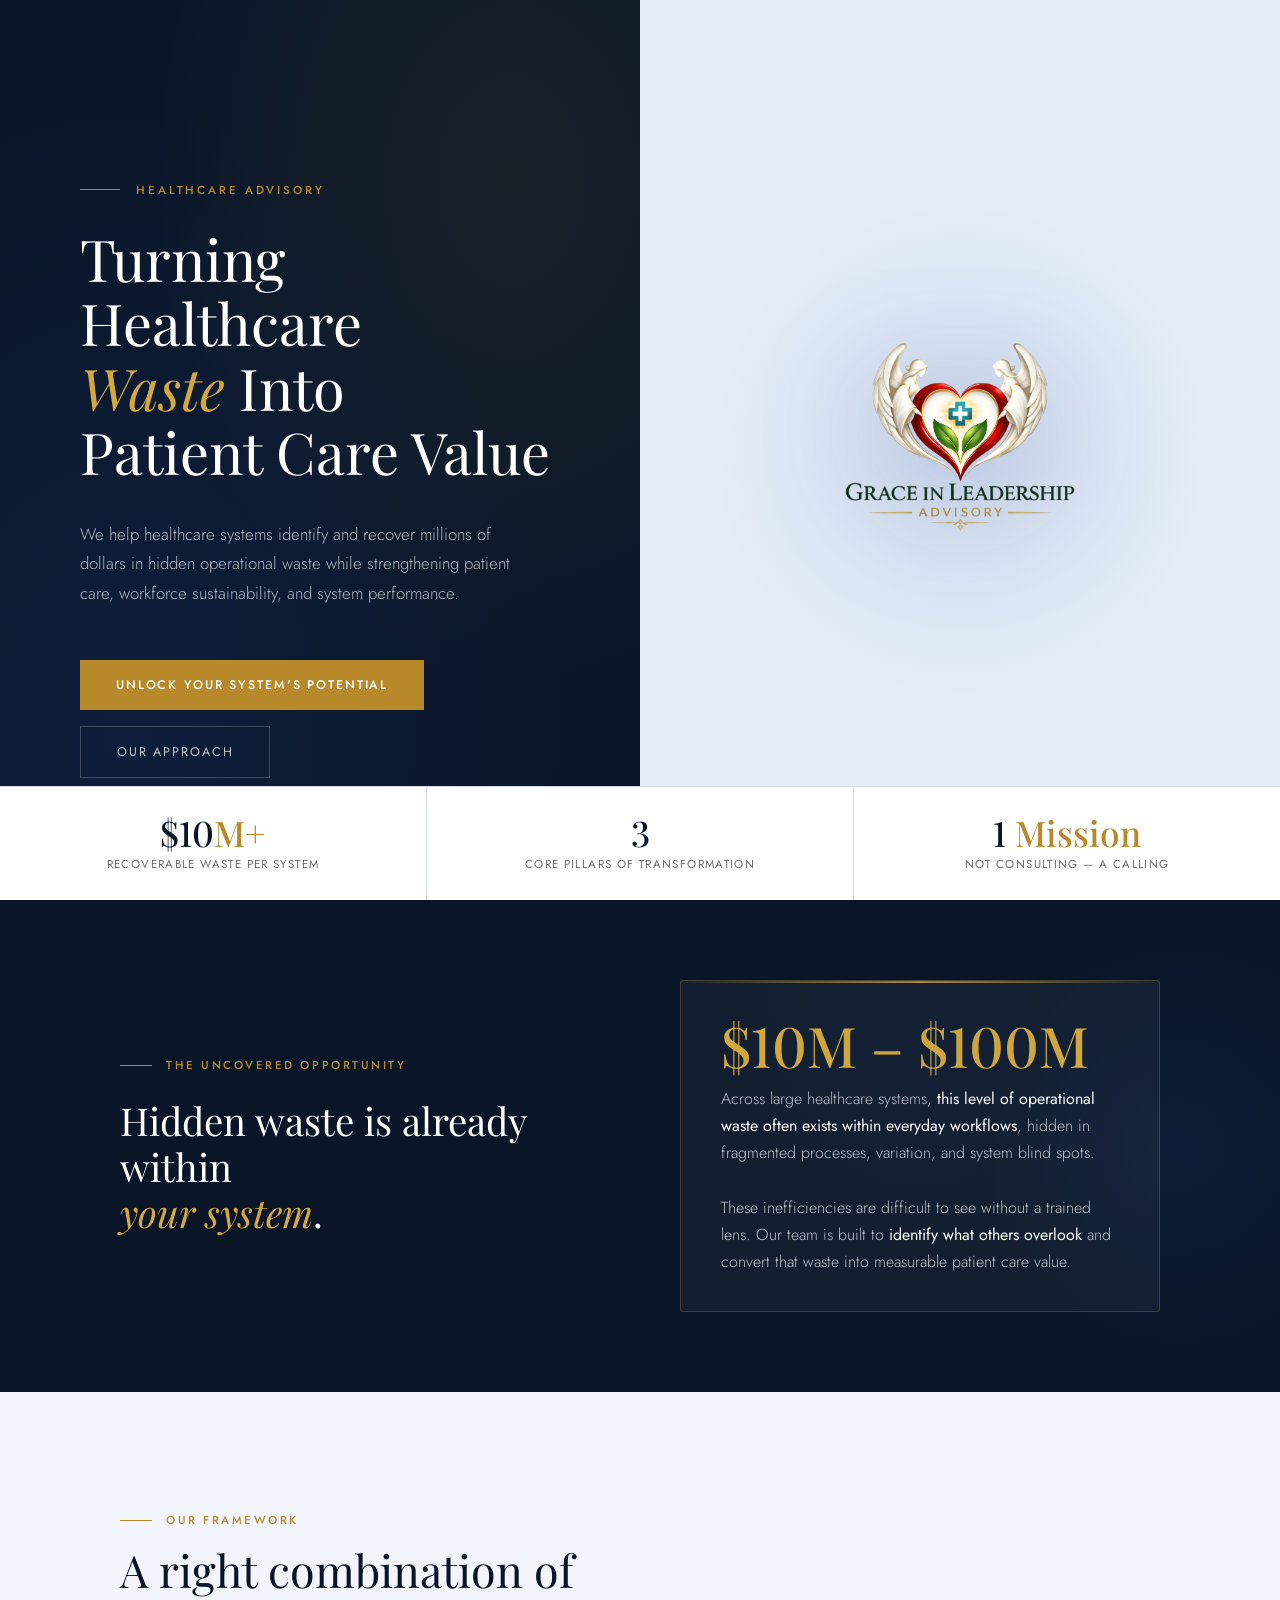
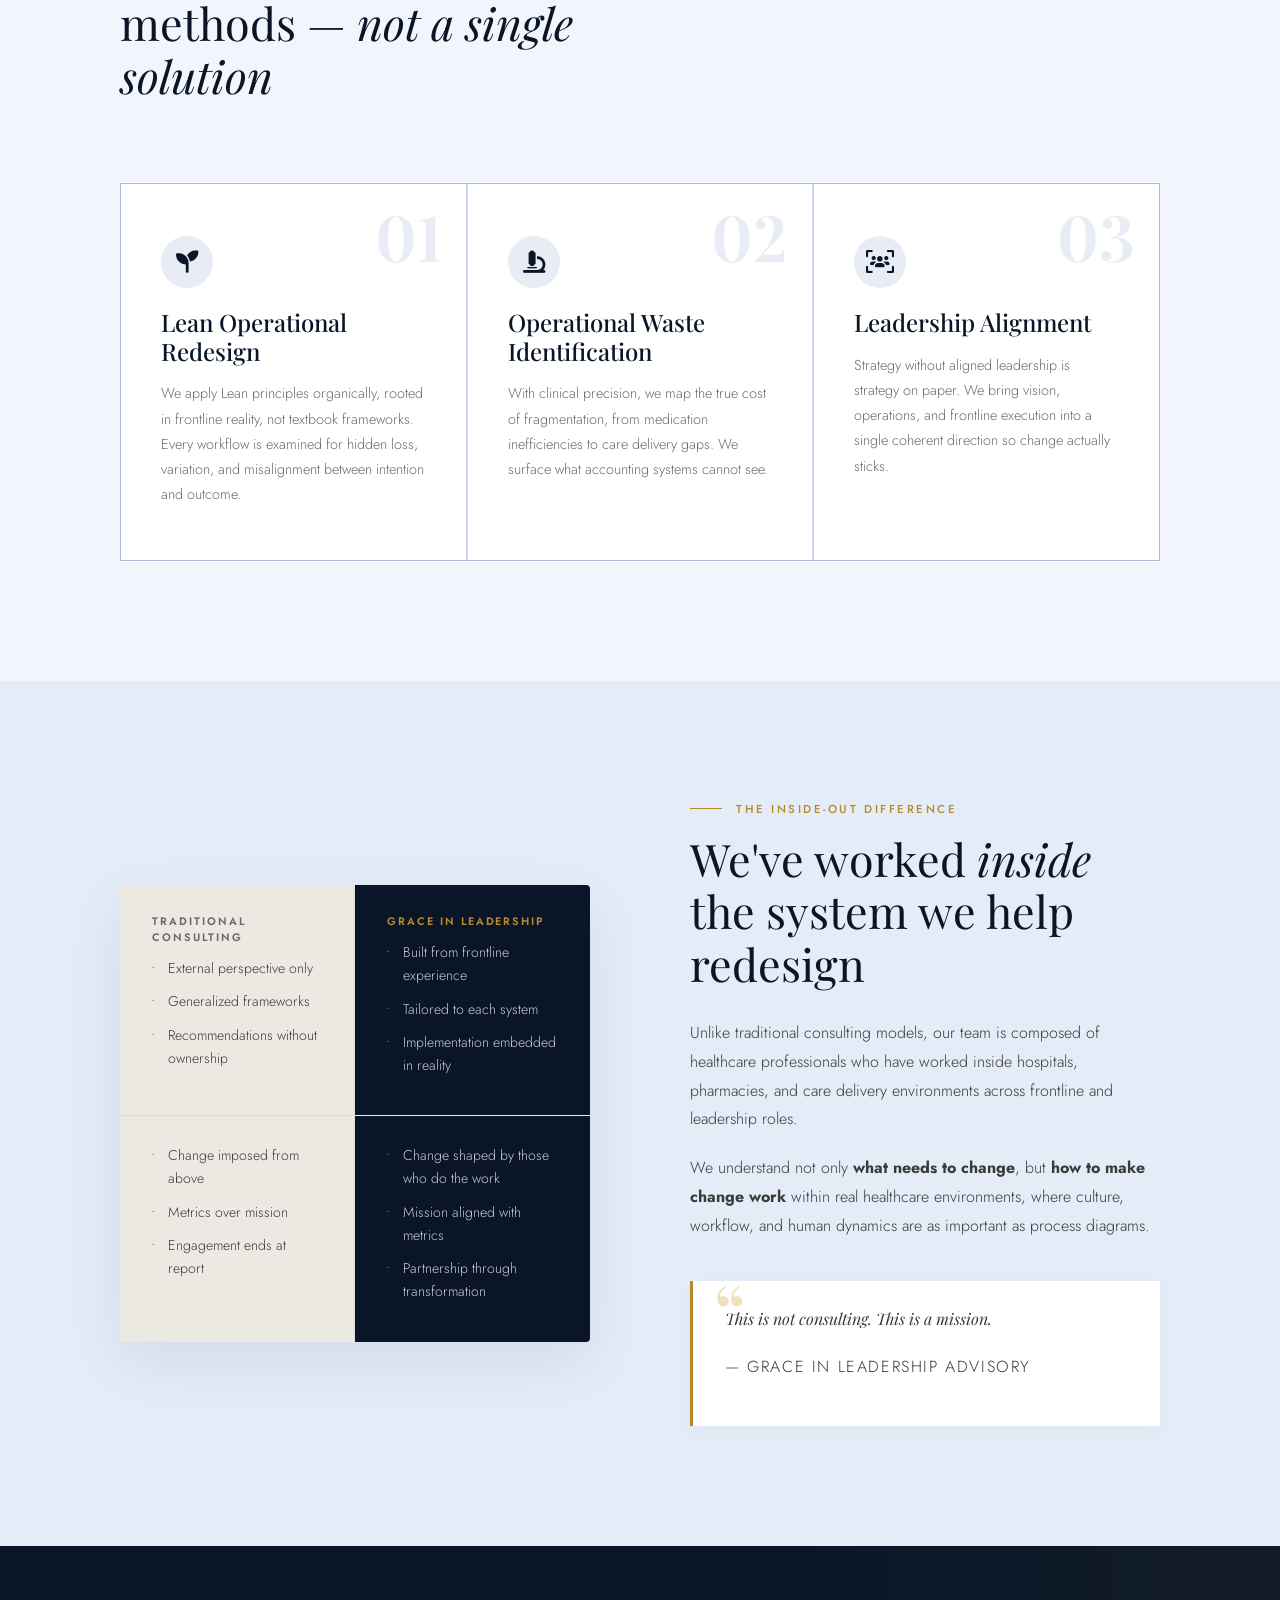
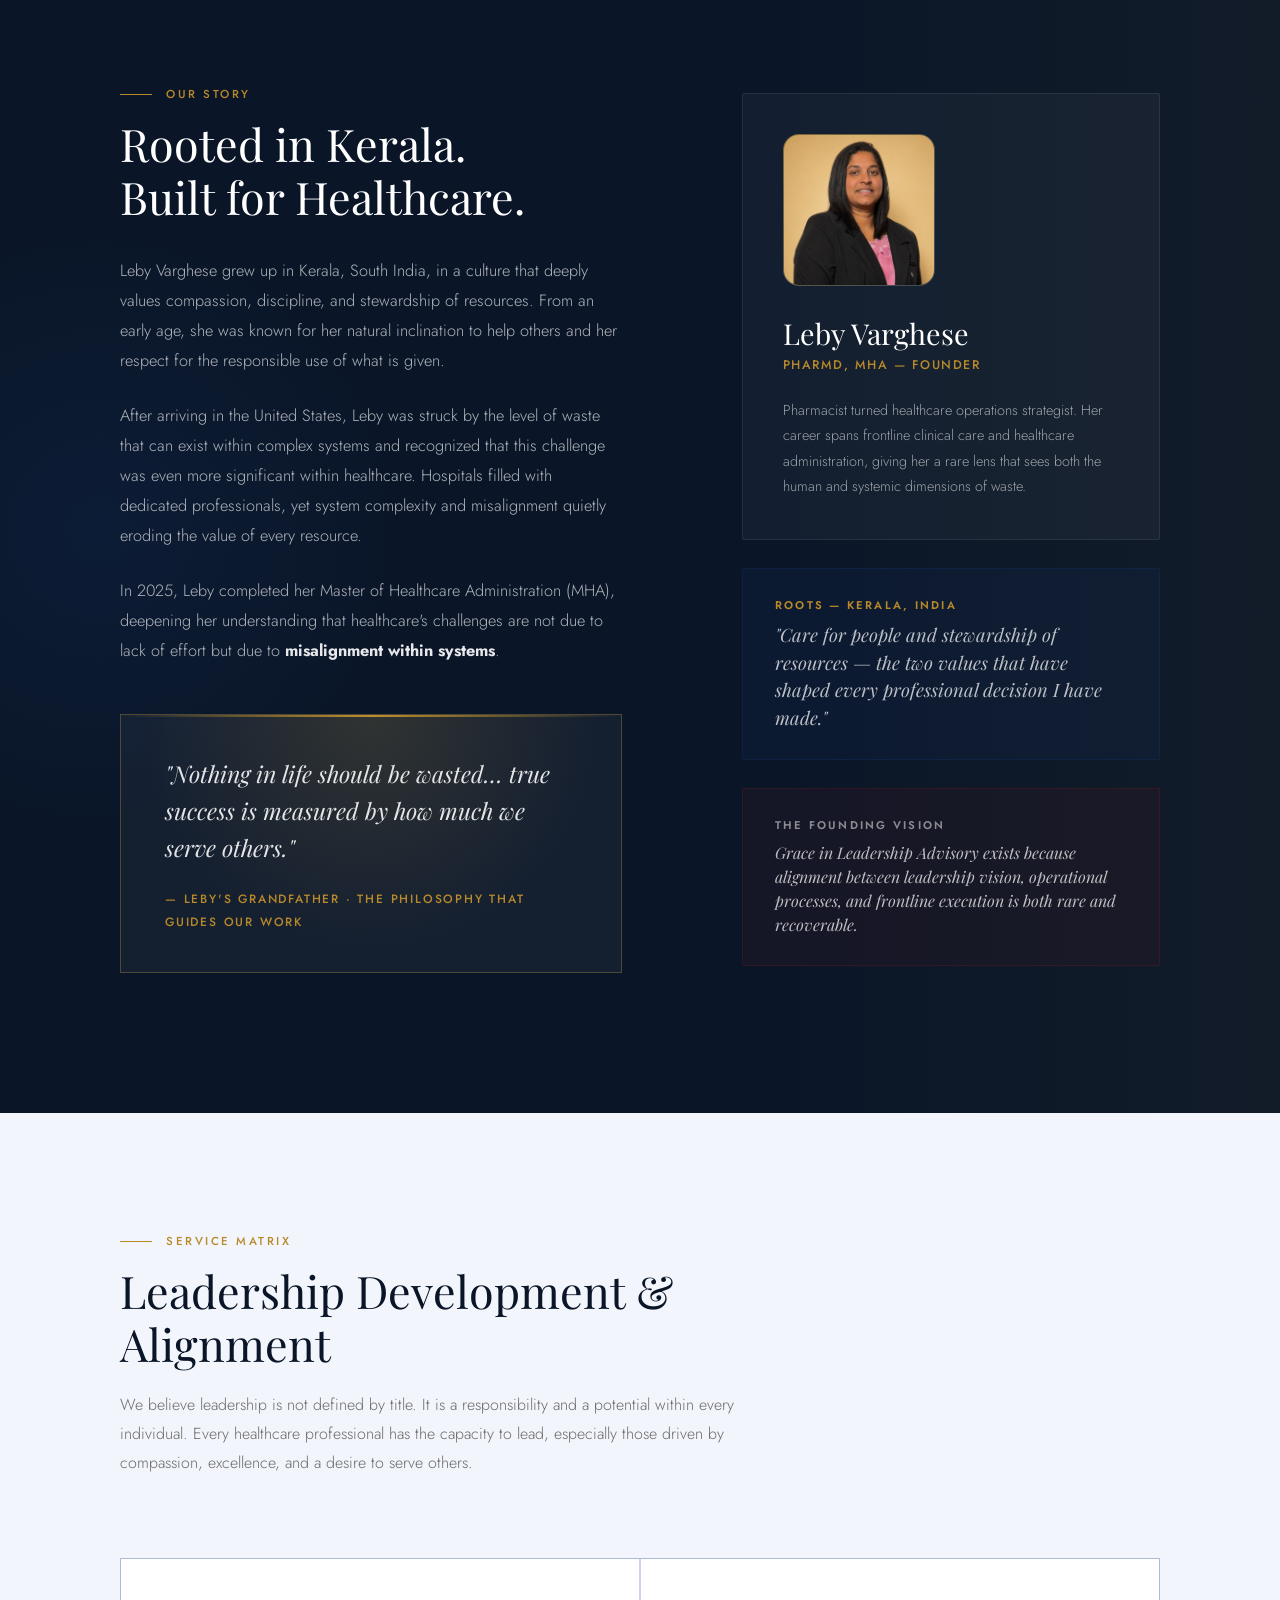
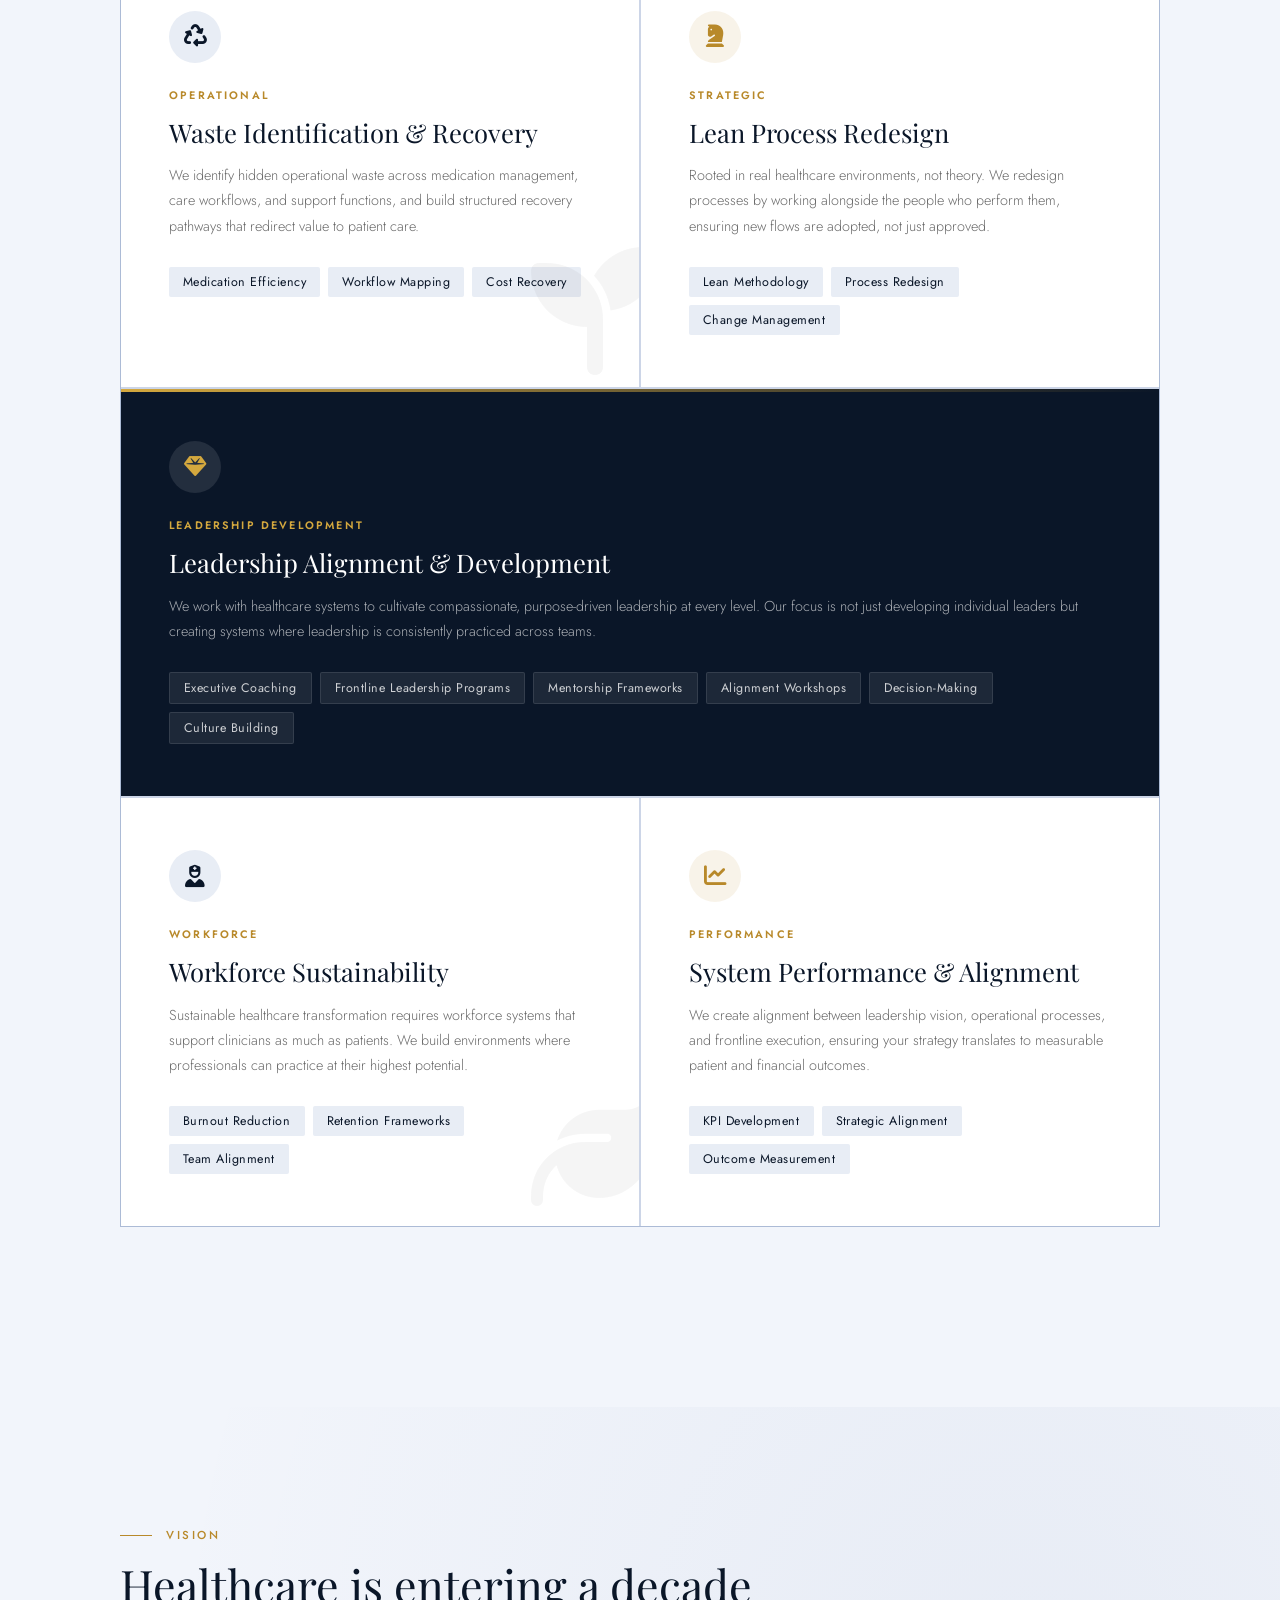
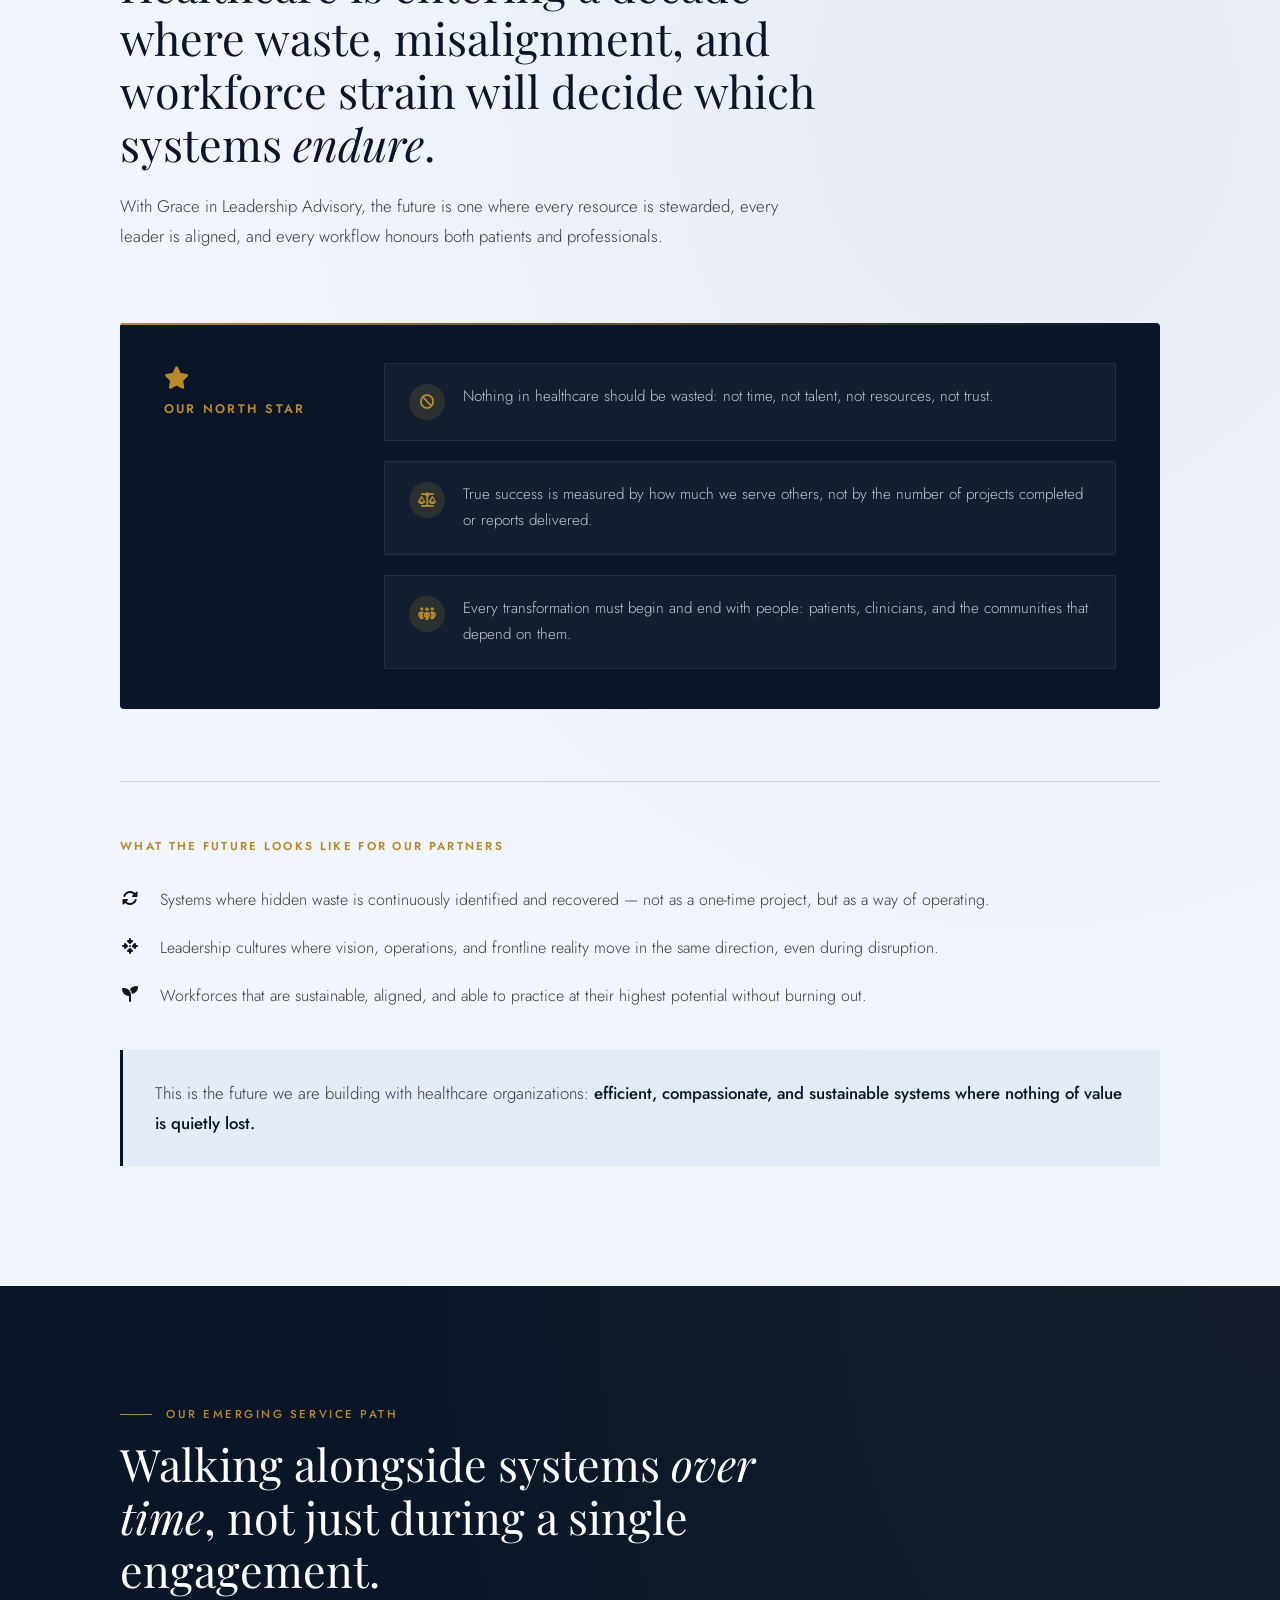
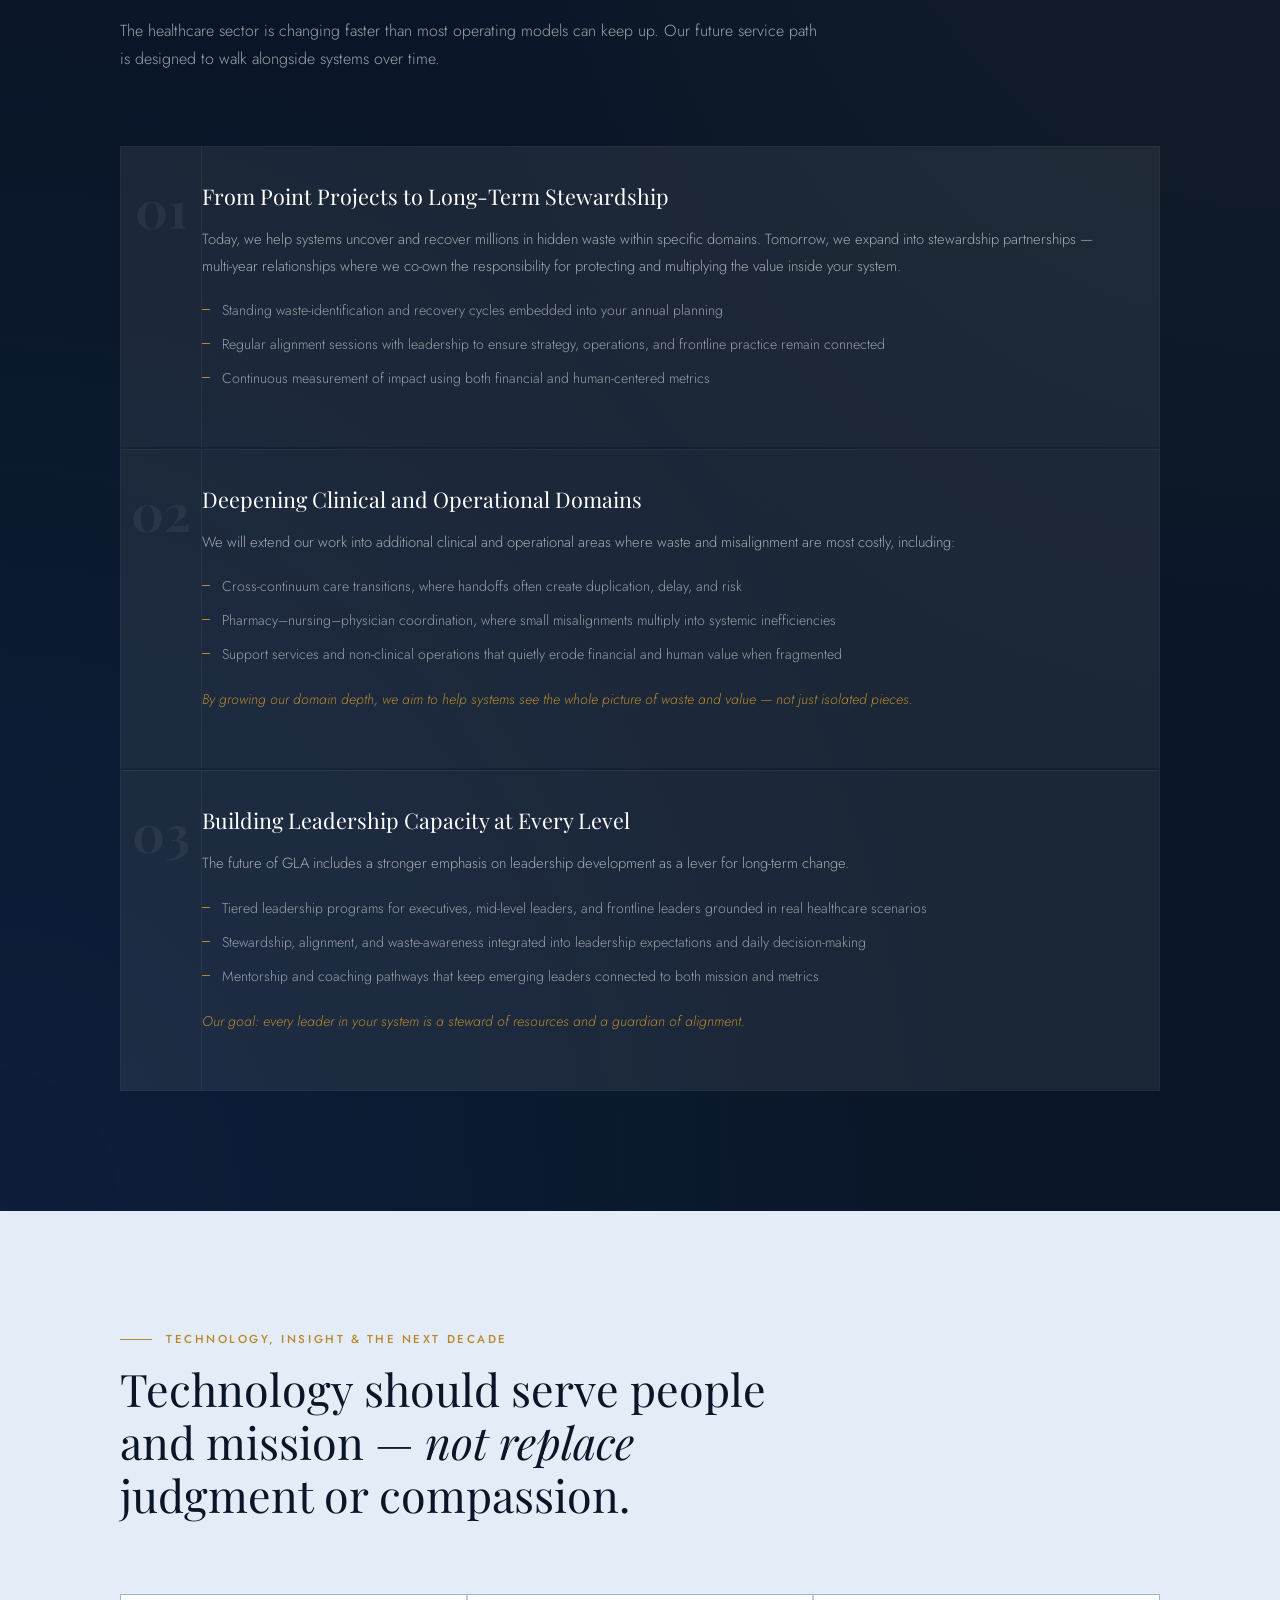
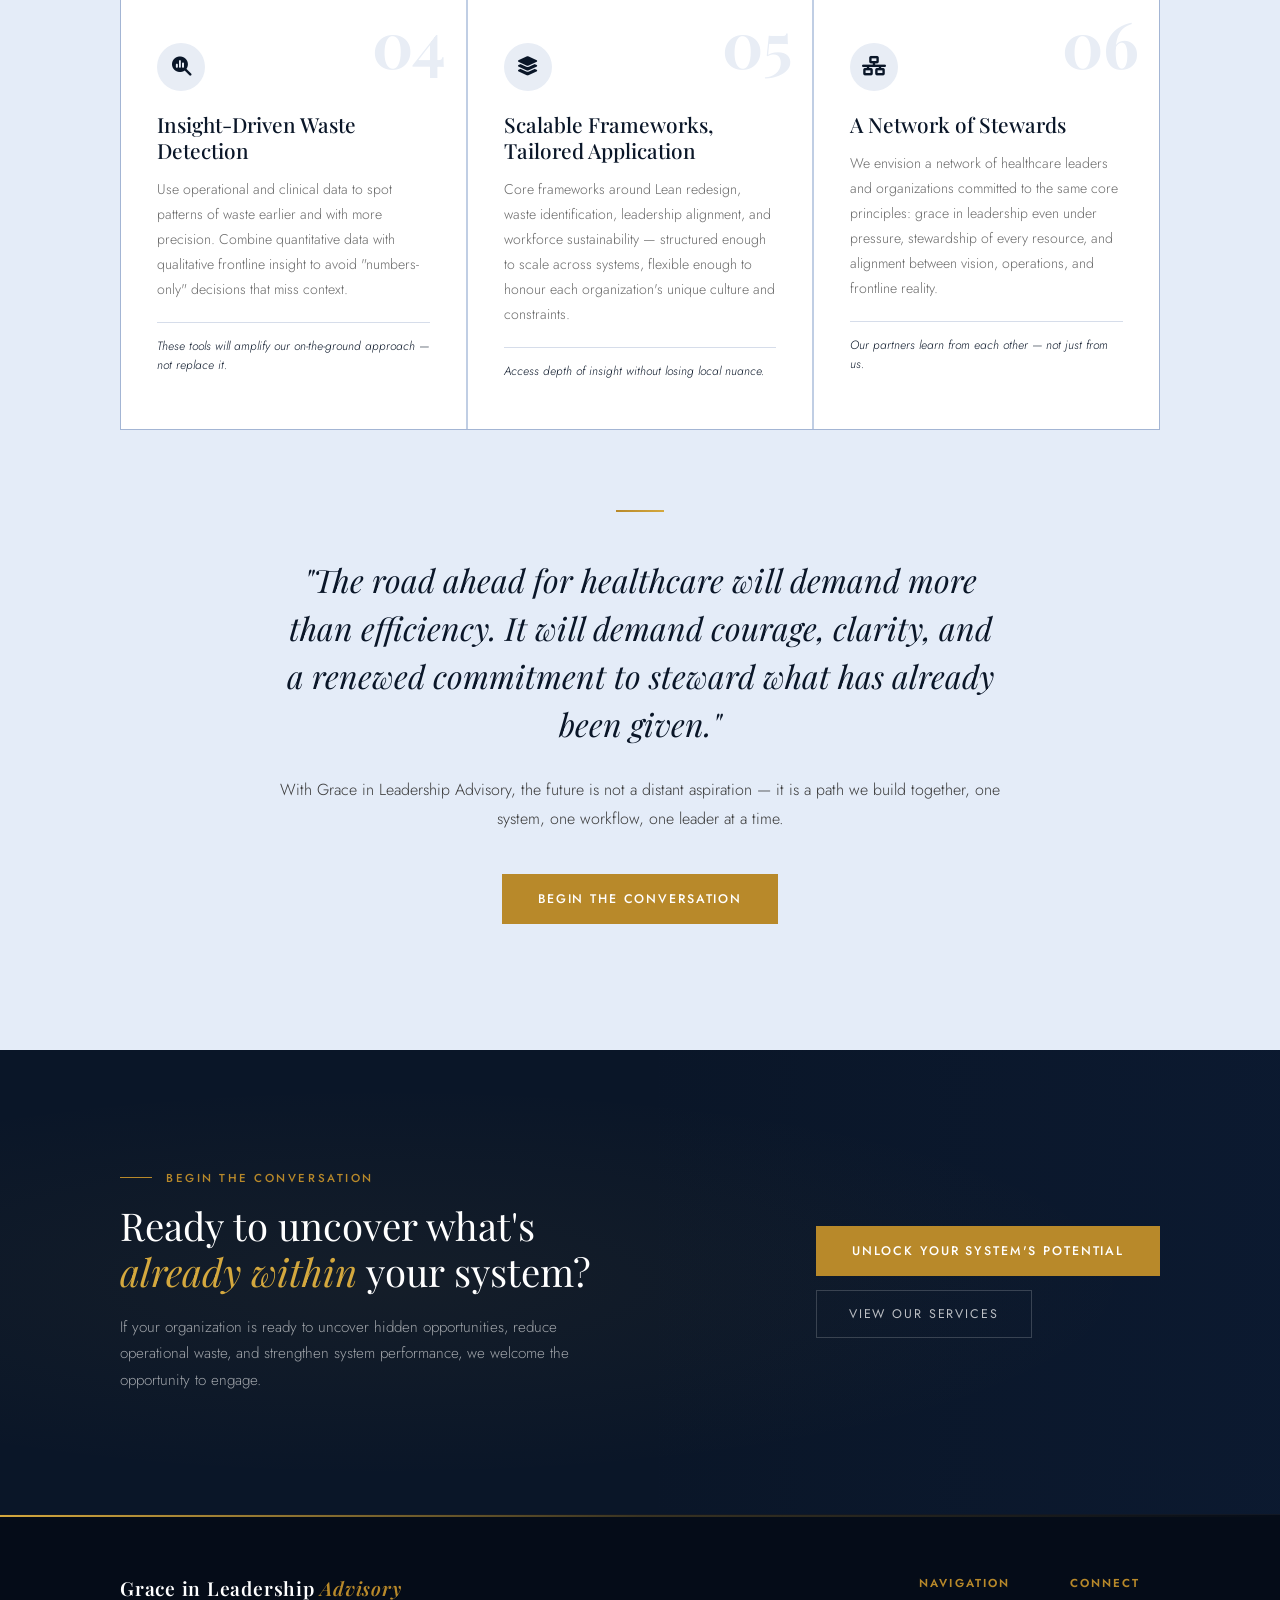
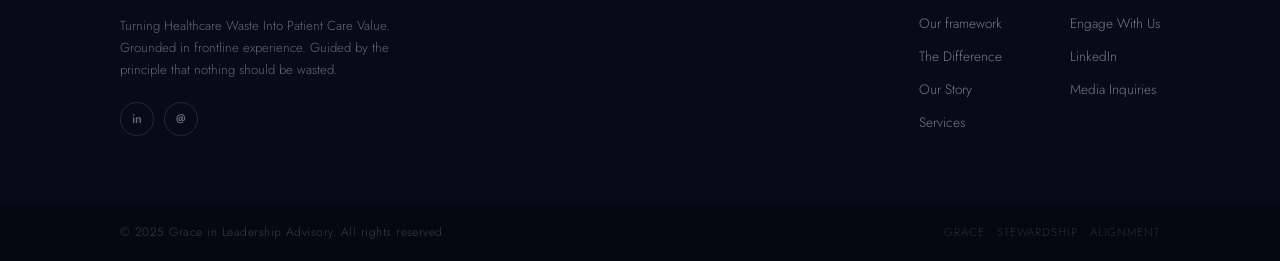
==== commit 20046a6f: "changes in nav links" ====
--- a/index.html
+++ b/index.html
@@ -18,11 +18,11 @@
   <nav>
     <div class="nav-logo">Grace in Leadership <span>Advisory</span></div>
     <ul class="nav-links" id="nav-links">
-      <li><a href="#methodology">Our Method</a></li>
-      <li><a href="#about">About</a></li>
+      <li><a href="#methodology">Our framework</a></li>
       <li><a href="#services">Services</a></li>
-      <li><a href="#future">The Future</a></li>
-      <li><a href="#contact" class="nav-cta">Engage With Us</a></li>
+      <li><a href="#about">Our Story</a></li>
+      <li><a href="#future">Vision</a></li>
+      <li><a href="#contact" class="nav-cta">Contact Us</a></li>
     </ul>
     <div class="nav-mobile-toggle" id="mobile-toggle">
       <span></span><span></span><span></span>
@@ -88,7 +88,7 @@
   <!-- METHODOLOGY -->
   <section class="methodology" id="methodology">
     <div class="method-header">
-      <div class="section-eyebrow">Our Approach</div>
+      <div class="section-eyebrow">Our Framework</div>
       <h2 class="section-title">A right combination of methods — <em>not a single solution</em></h2>
     </div>
 
@@ -183,7 +183,7 @@
   <section class="stewardship" id="about">
     <div class="stewardship-inner">
       <div class="stewardship-content">
-        <div class="section-eyebrow">The Stewardship Story</div>
+        <div class="section-eyebrow">Our Story</div>
         <h2 class="section-title">Rooted in Kerala.<br>Built for Healthcare.</h2>
         <p>Leby Varghese grew up in Kerala, South India, in a culture that deeply values compassion, discipline, and
           stewardship of resources. From an early age, she was known for her natural inclination to help others and her
@@ -323,7 +323,7 @@
   <section class="future-north-star" id="future">
     <div class="fns-inner">
       <div class="fns-header">
-        <div class="section-eyebrow">The Future With Grace in Leadership</div>
+        <div class="section-eyebrow">Vision</div>
         <h2 class="section-title">Healthcare is entering a decade where waste, misalignment, and workforce strain will decide which systems <em>endure</em>.</h2>
         <p class="fns-lead">With Grace in Leadership Advisory, the future is one where every resource is stewarded, every leader is aligned, and every workflow honours both patients and professionals.</p>
       </div>
@@ -561,9 +561,9 @@
     <div class="footer-col">
       <h4>Navigation</h4>
       <ul>
-        <li><a href="#methodology">Our Method</a></li>
+        <li><a href="#methodology">Our framework</a></li>
         <li><a href="#difference">The Difference</a></li>
-        <li><a href="#about">About Leby</a></li>
+        <li><a href="#about">Our Story</a></li>
         <li><a href="#services">Services</a></li>
       </ul>
     </div>
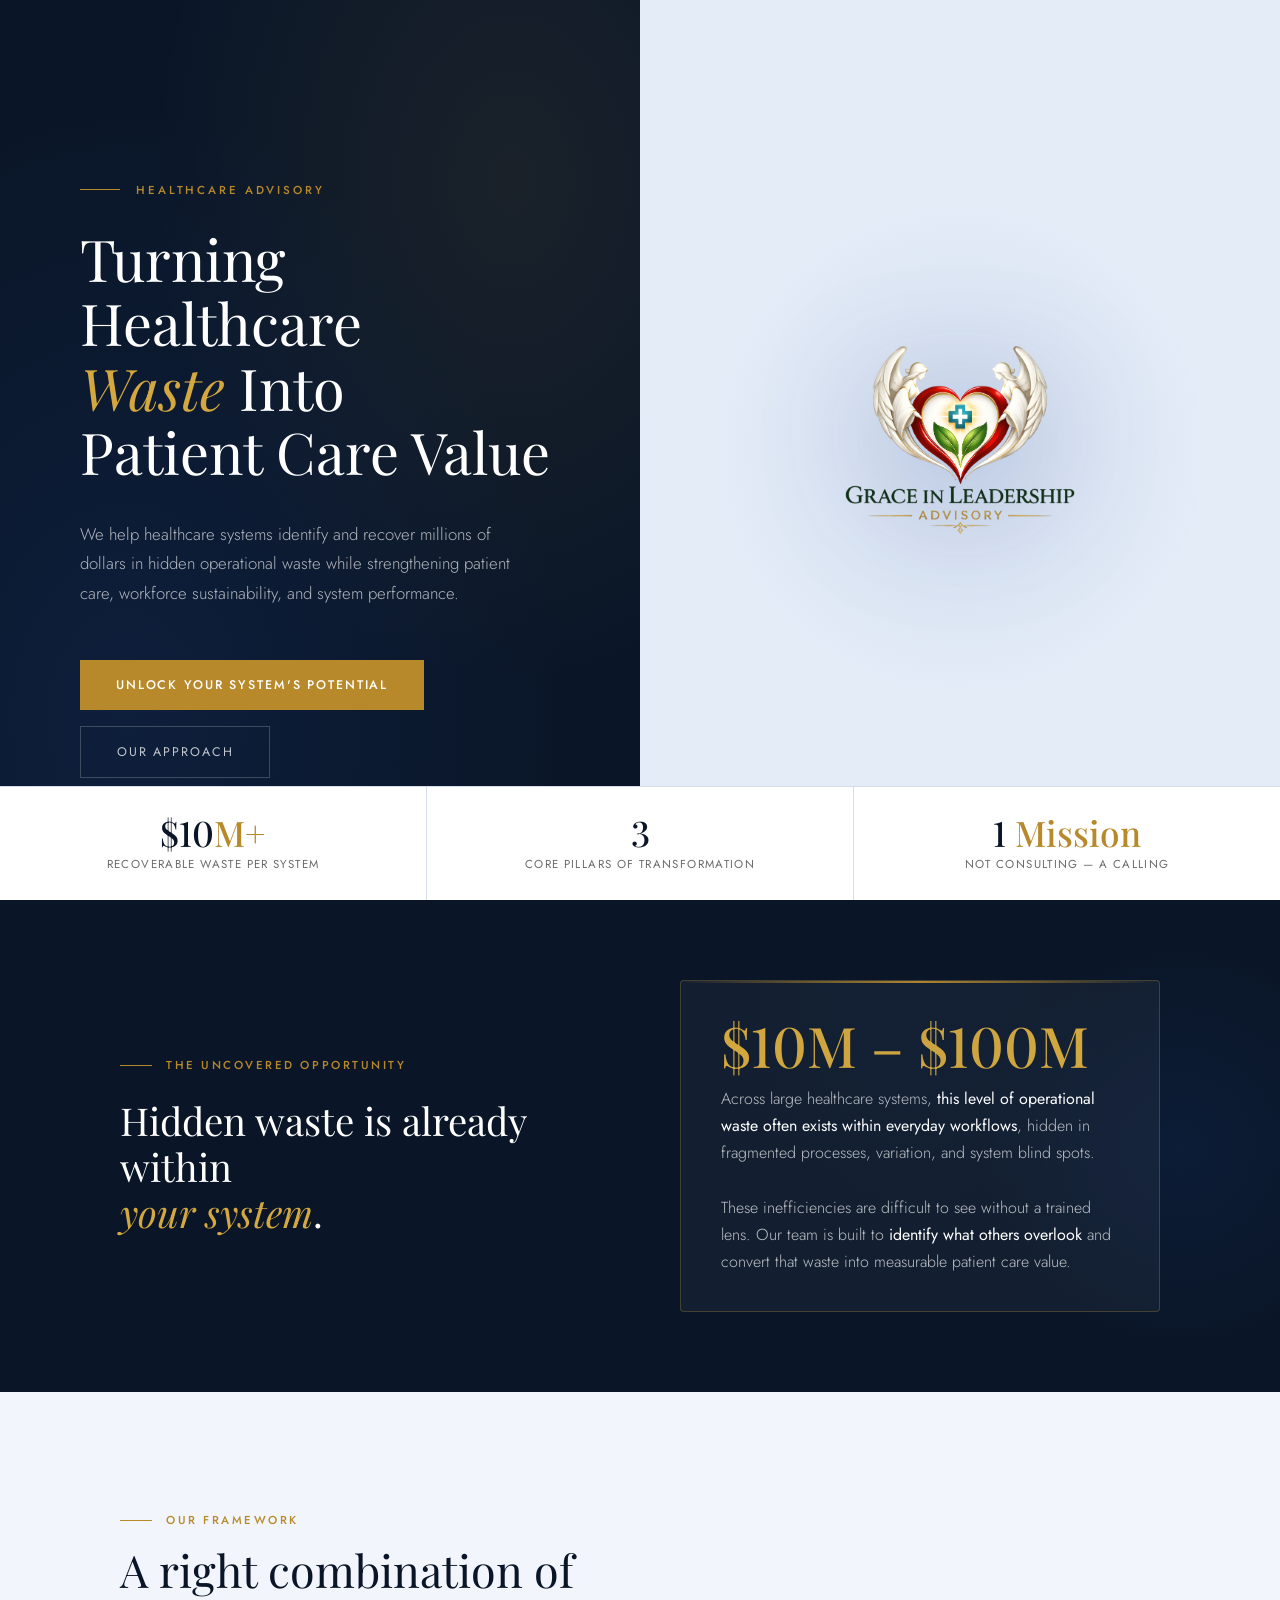
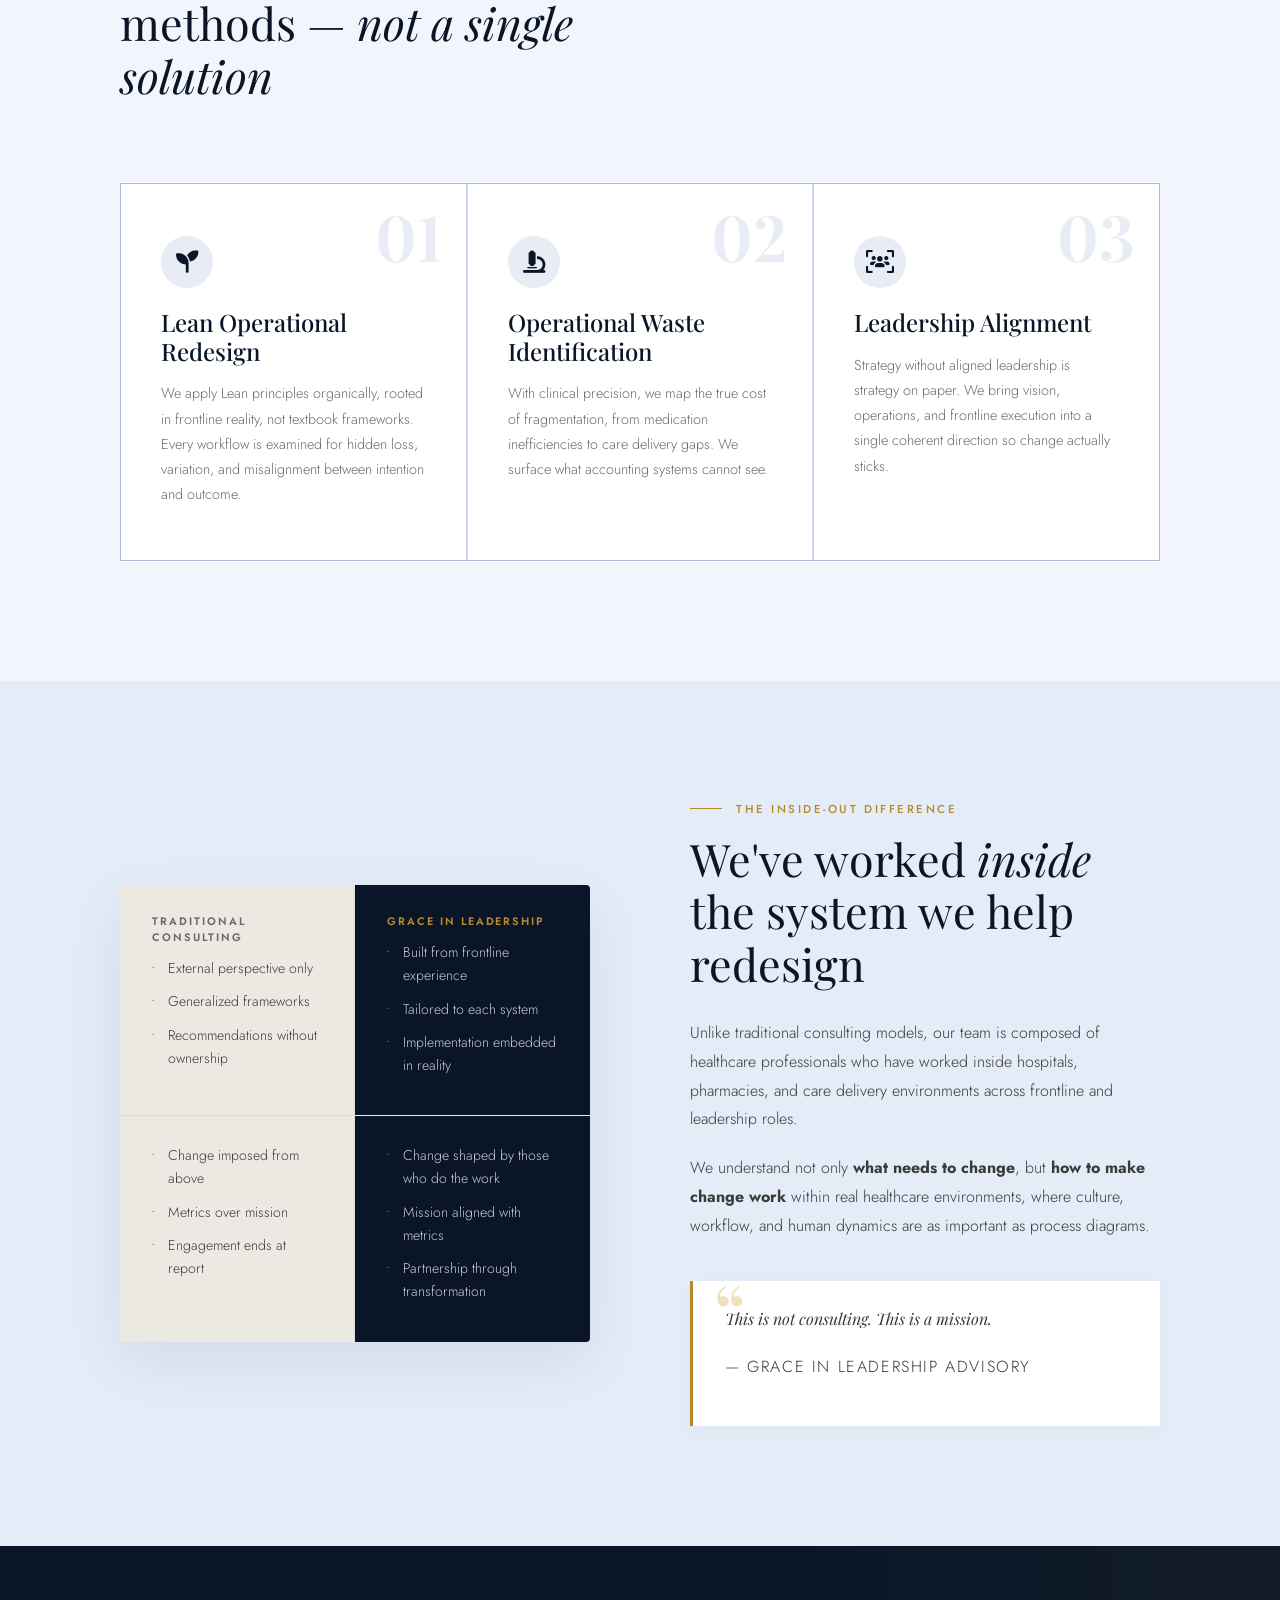
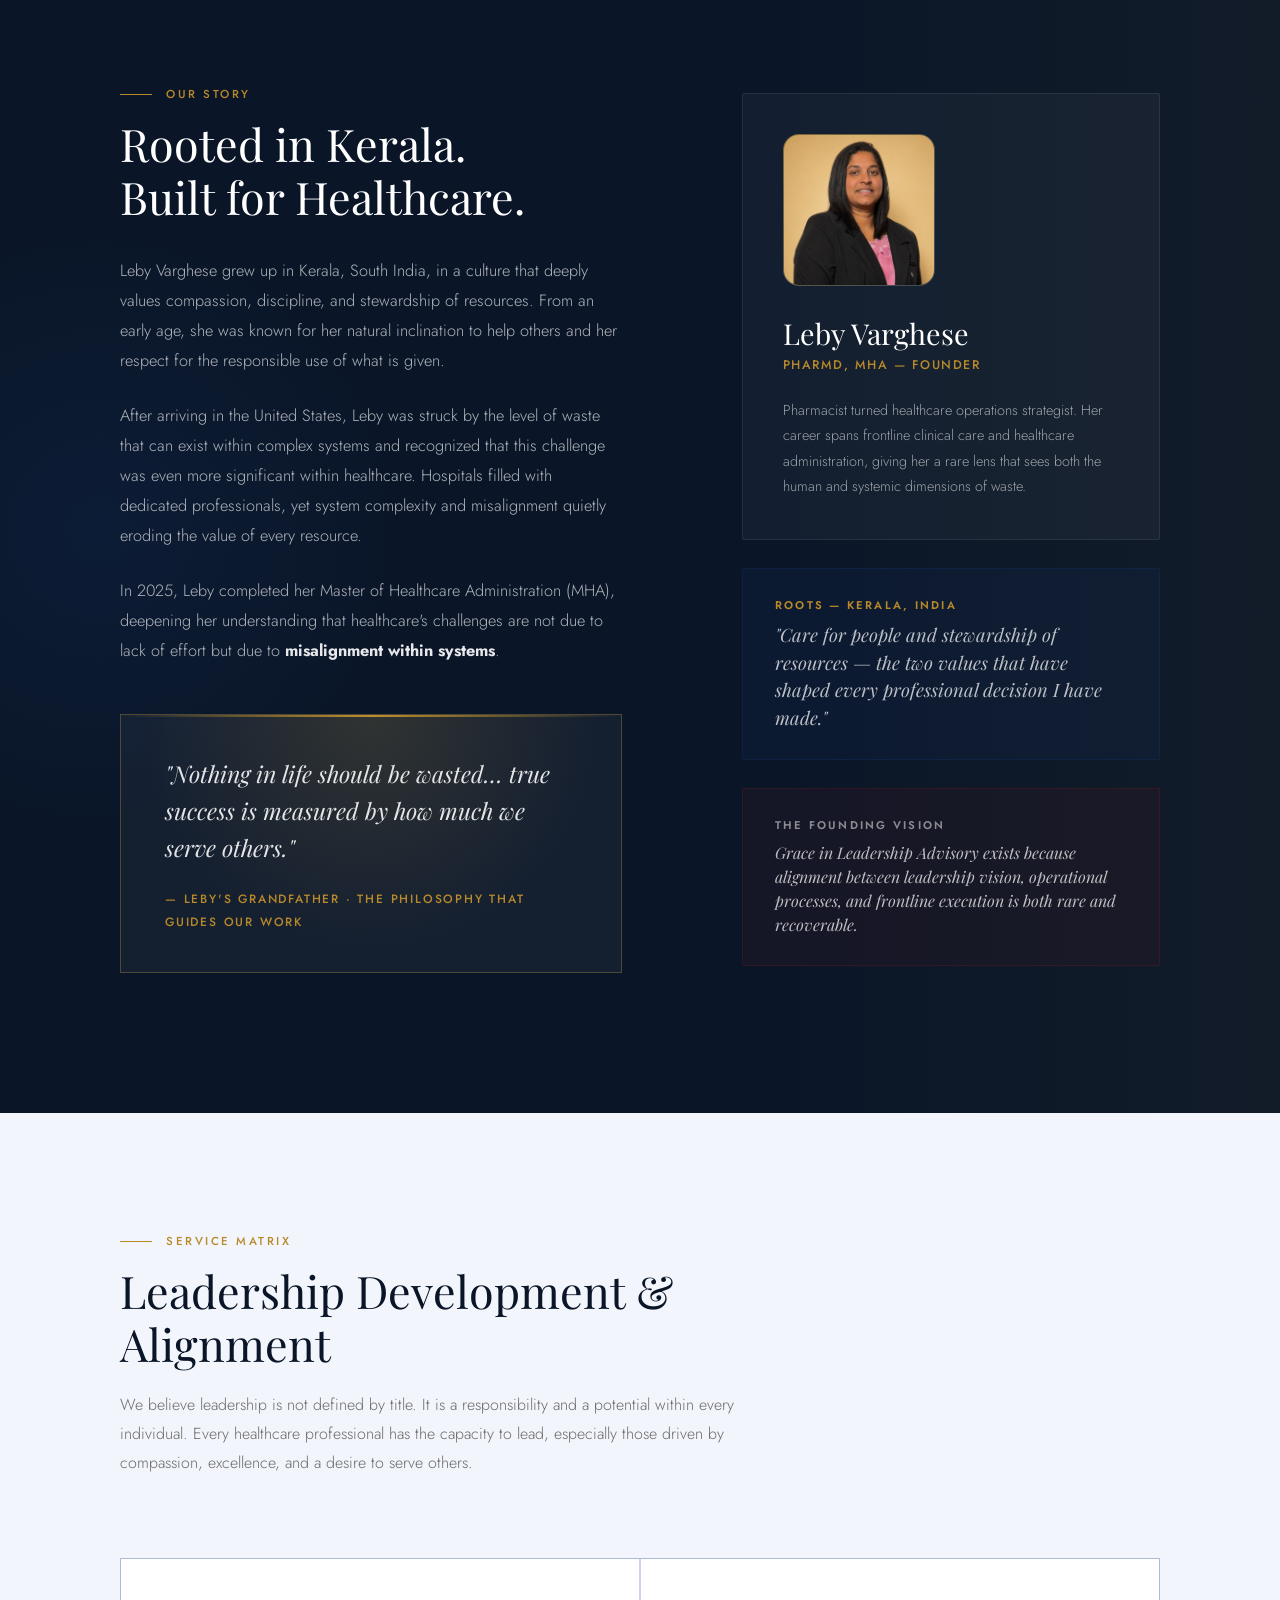
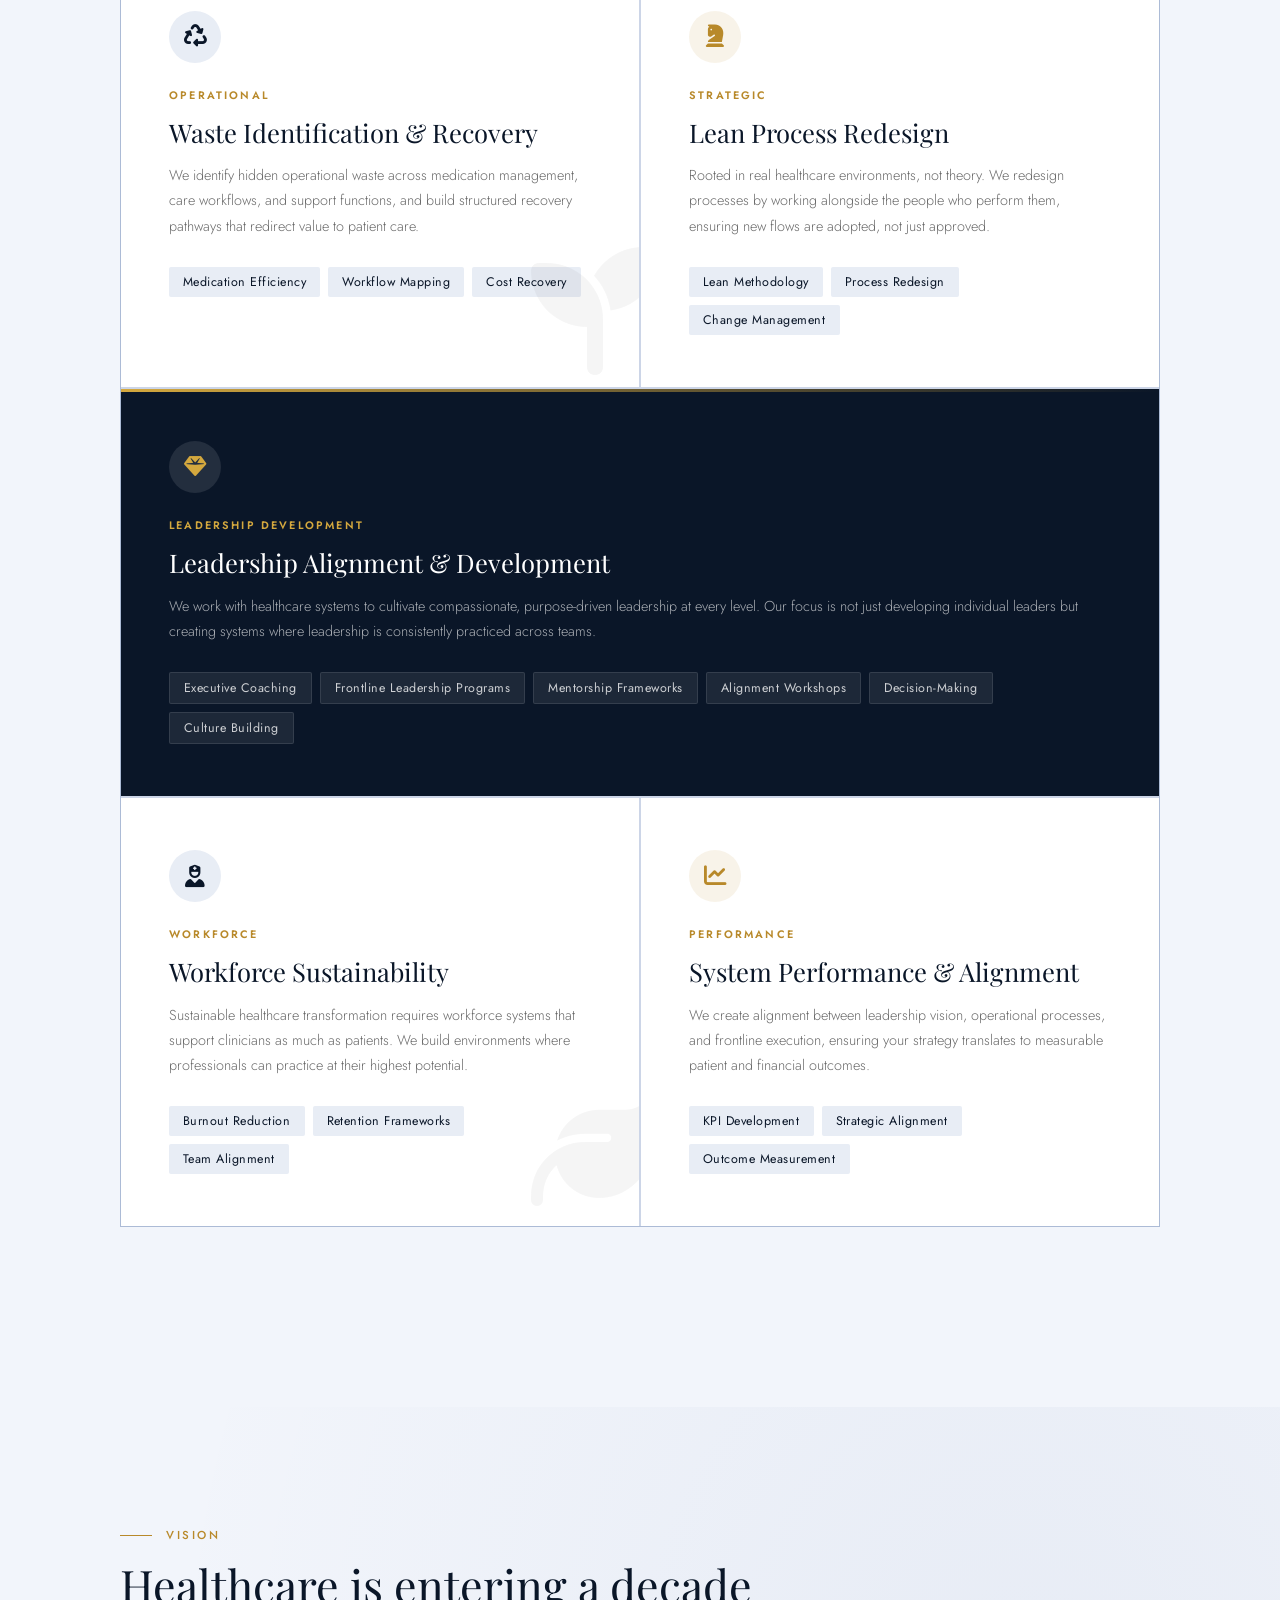
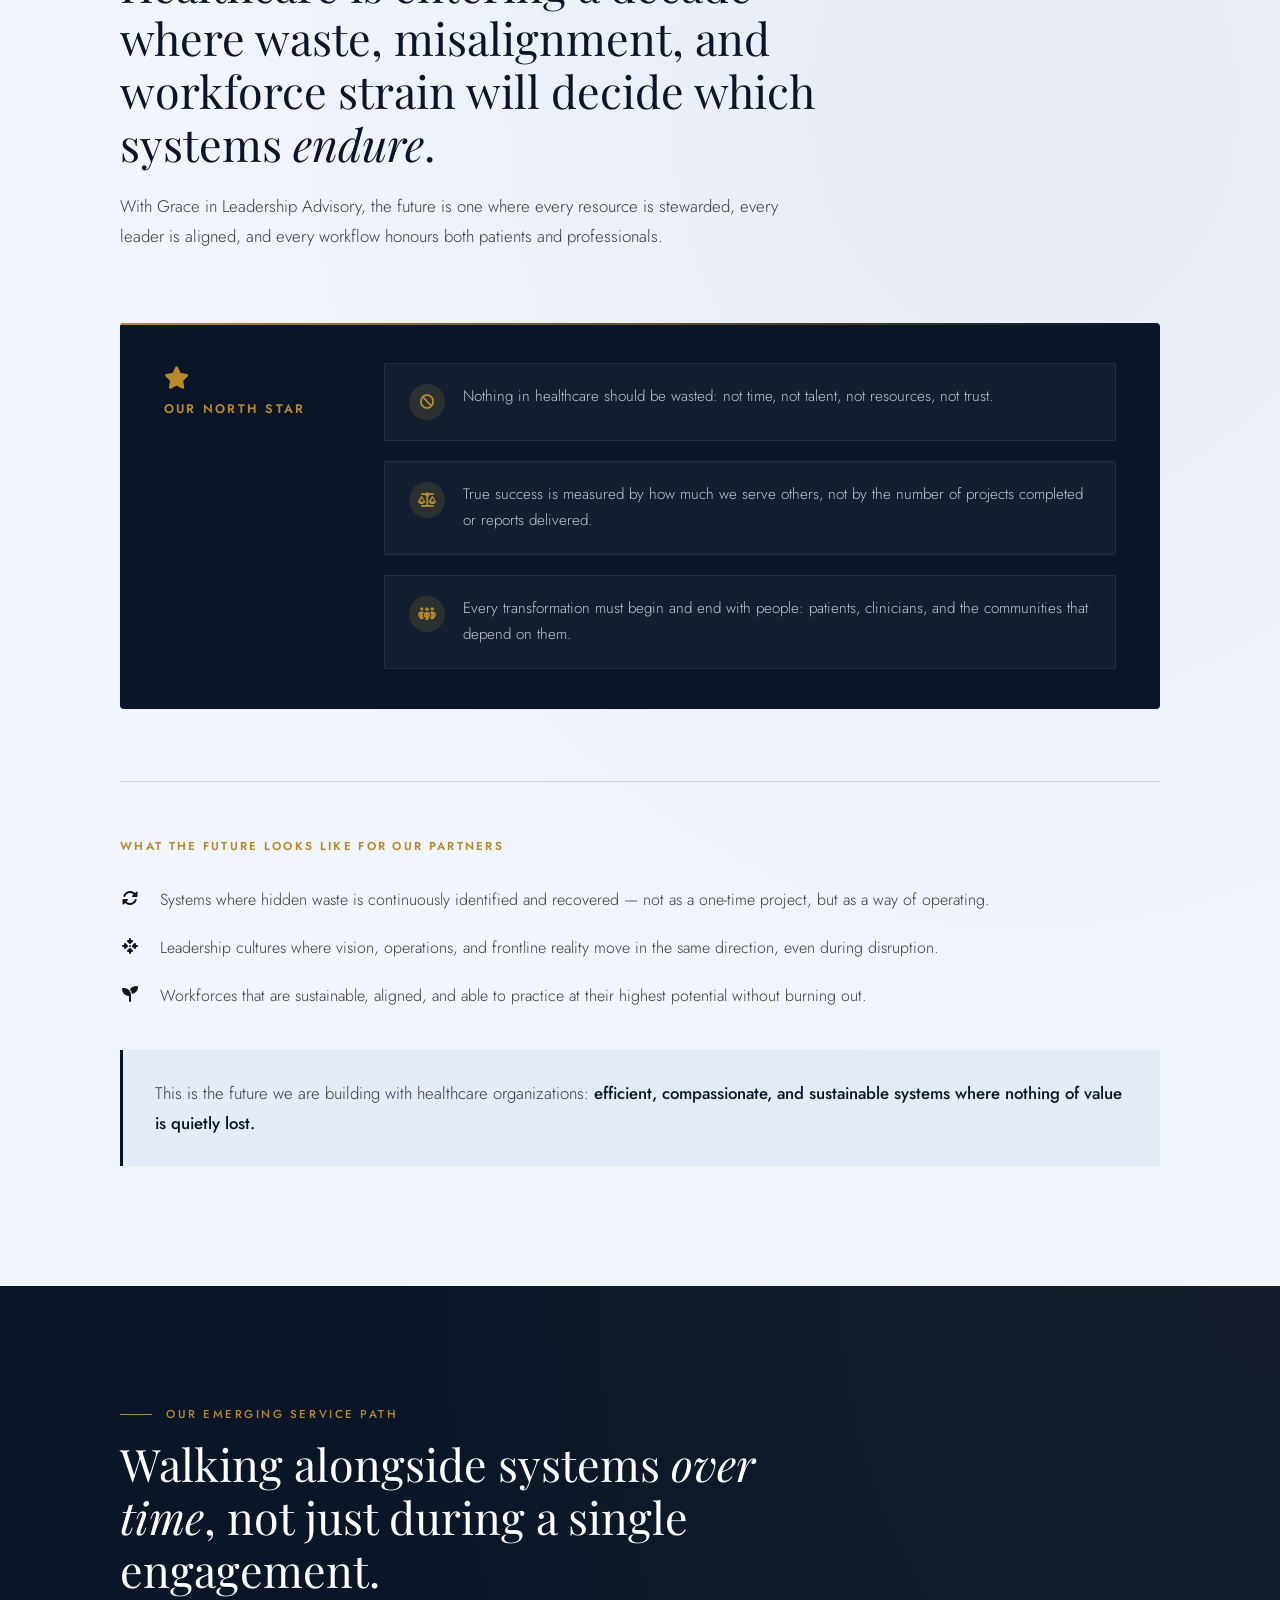
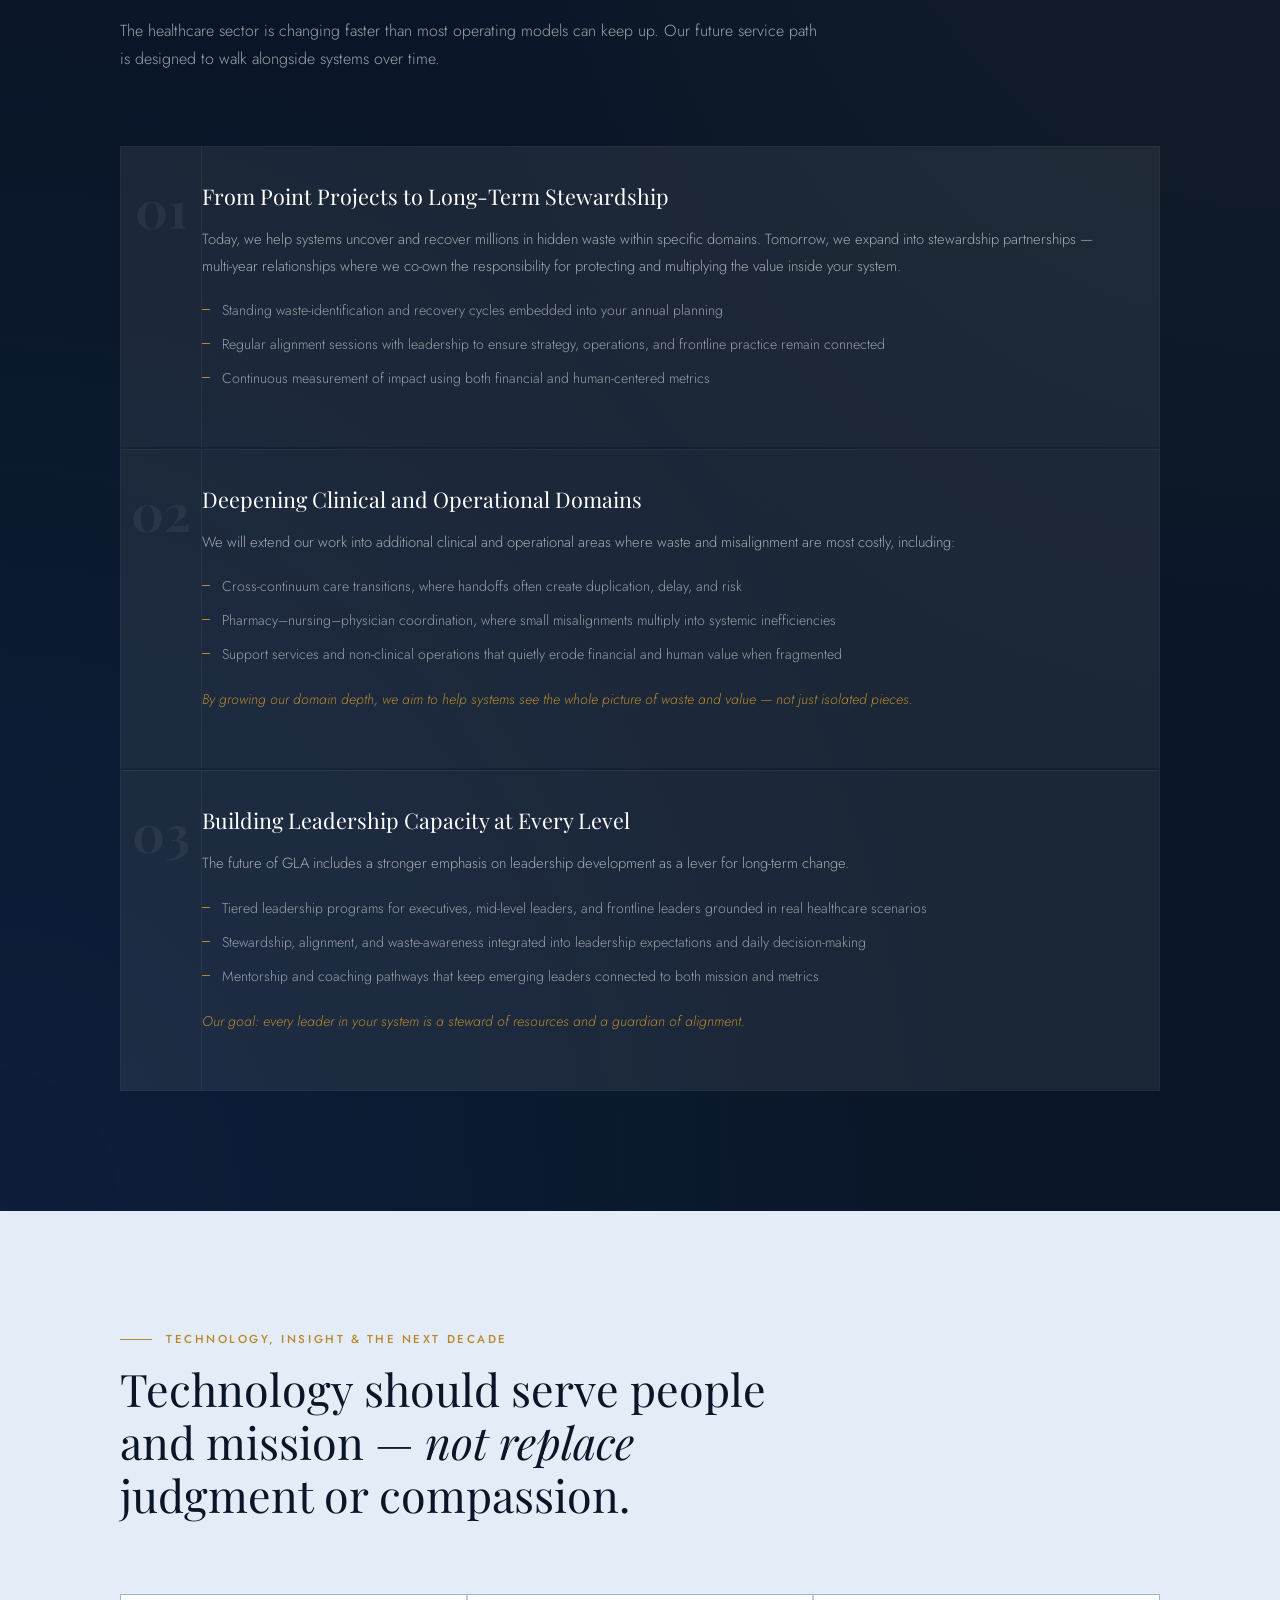
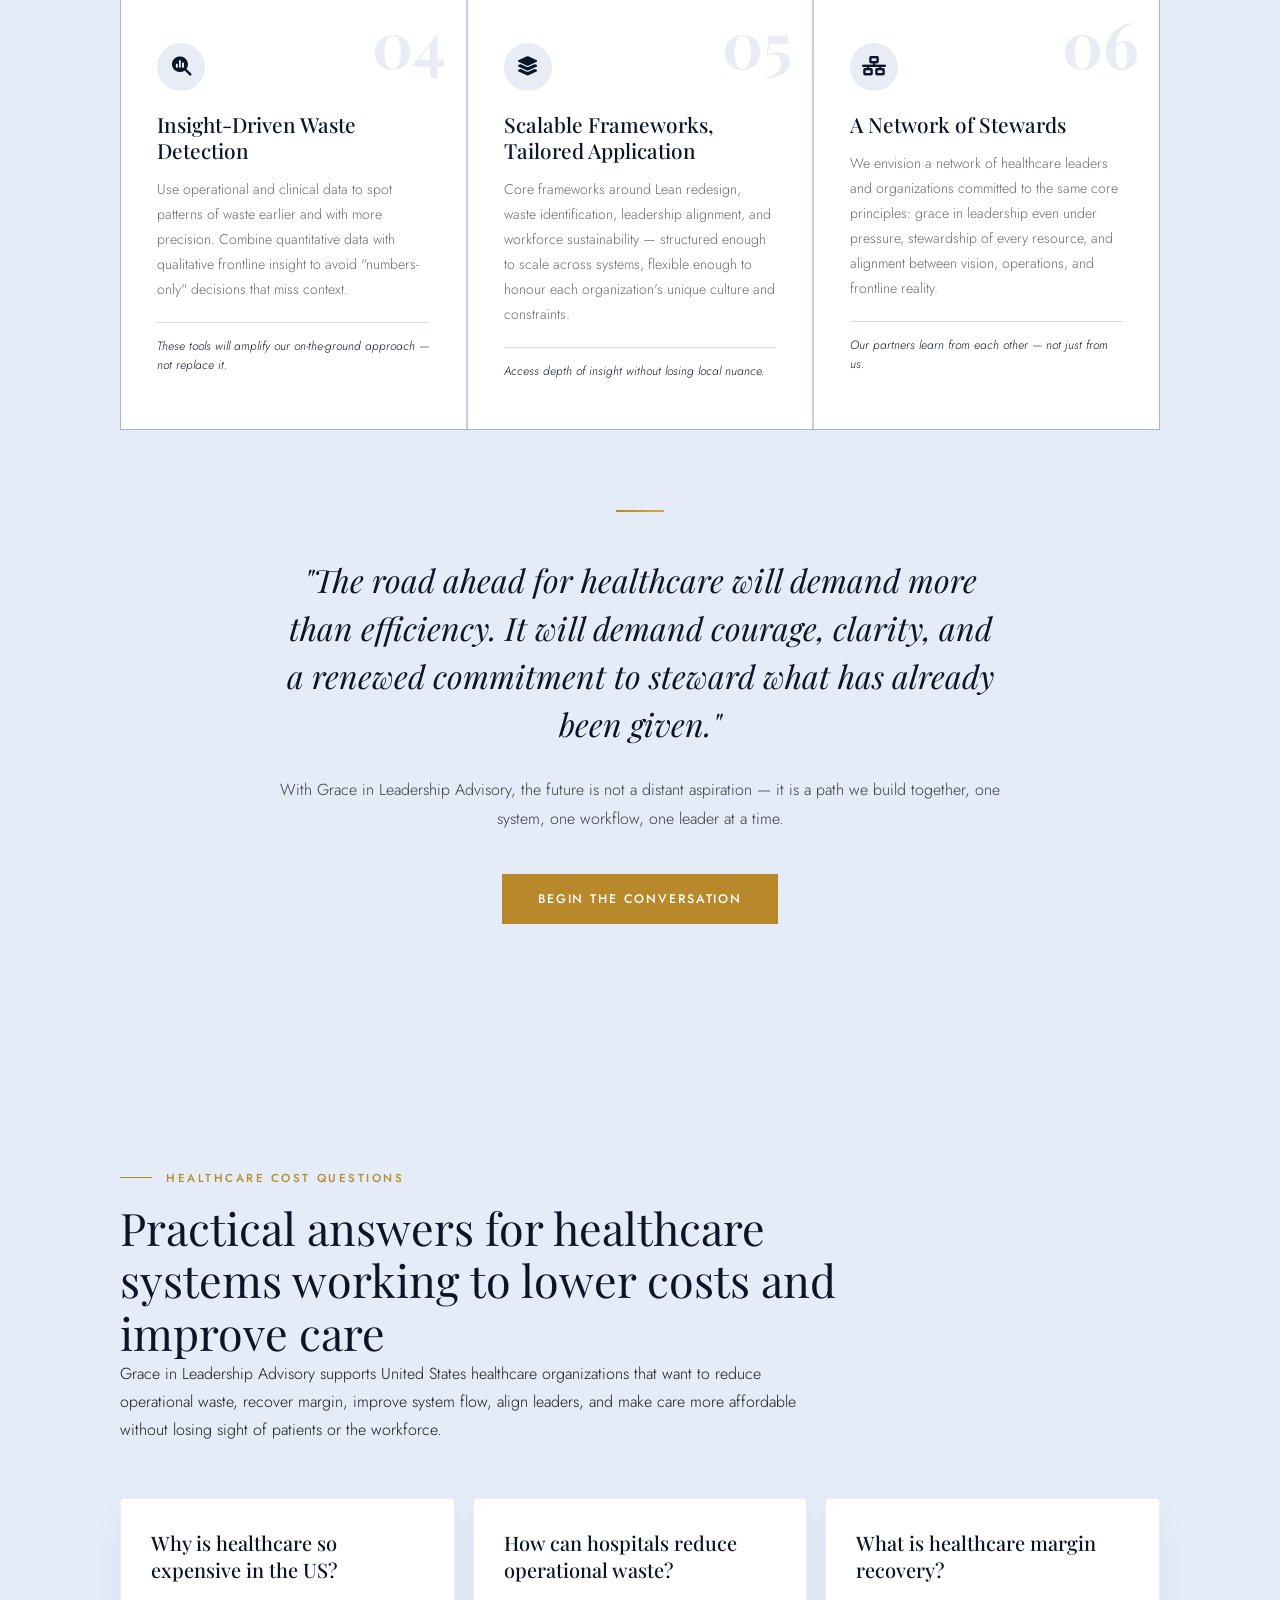
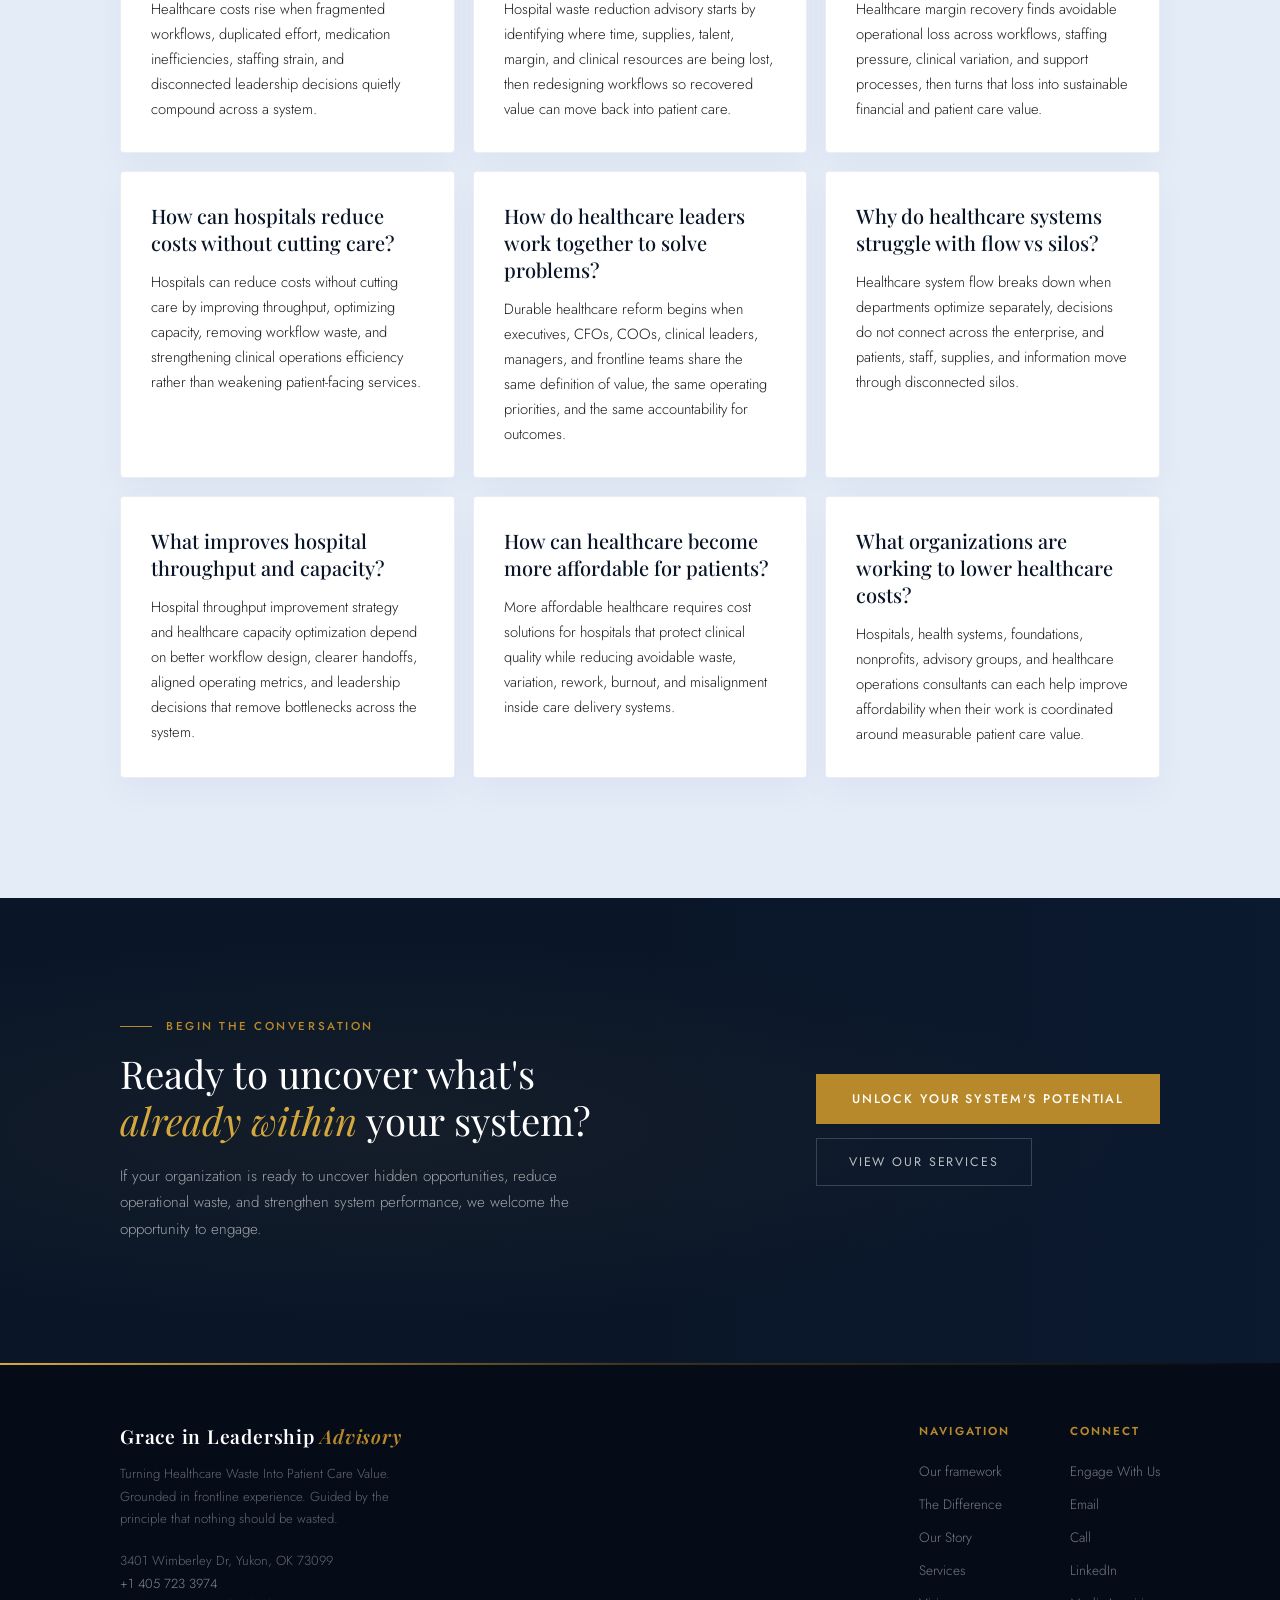
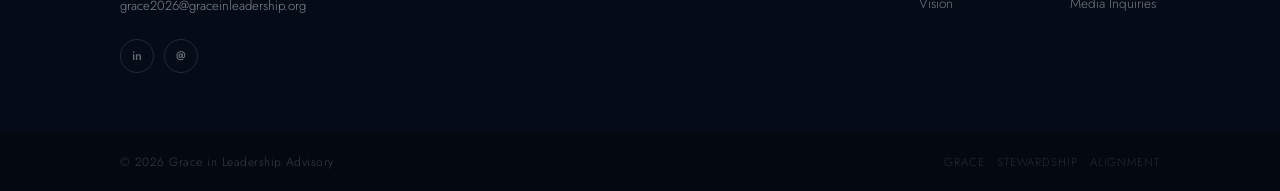
==== commit 20b4b875: "basic seo" ====
--- a/index.html
+++ b/index.html
@@ -4,12 +4,157 @@
 <head>
   <meta charset="UTF-8">
   <meta name="viewport" content="width=device-width, initial-scale=1.0">
-  <title>Grace in Leadership Advisory</title>
+  <title>Healthcare Operations &amp; Leadership Advisory | Grace in Leadership Advisory</title>
+  <meta name="description" content="Grace in Leadership Advisory helps healthcare systems reduce operational waste, recover margin, improve workflow, align leaders, and convert hidden inefficiency into patient care value.">
+  <meta name="robots" content="index, follow">
+  <meta name="author" content="Grace in Leadership Advisory">
+  <meta name="keywords" content="healthcare operational waste, healthcare margin recovery, healthcare system flow vs silos, enterprise value recovery healthcare, healthcare operational alignment, reduce hospital costs without cutting care, healthcare capacity optimization, hospital throughput improvement strategy, healthcare workflow optimization, clinical operations efficiency healthcare, healthcare operations consultant, hospital waste reduction advisory, why is healthcare so expensive in the US, how to fix the US healthcare system, organizations working to lower healthcare costs, healthcare leaders working together to solve problems, healthcare cost solutions for hospitals, how to make healthcare more affordable, better healthcare for patients in America">
+  <meta name="theme-color" content="#0f3d2e">
+  <link rel="canonical" href="https://graceinleadership.org/">
+  <meta property="og:type" content="website">
+  <meta property="og:site_name" content="Grace in Leadership Advisory">
+  <meta property="og:title" content="Healthcare Operations &amp; Leadership Advisory | Grace in Leadership Advisory">
+  <meta property="og:description" content="Recover hidden operational waste, improve healthcare system flow, strengthen leadership alignment, and turn system inefficiency into measurable patient care value.">
+  <meta property="og:url" content="https://graceinleadership.org/">
+  <meta property="og:image" content="https://graceinleadership.org/public/image.png">
+  <meta property="og:image:width" content="919">
+  <meta property="og:image:height" content="611">
+  <meta property="og:image:alt" content="Grace in Leadership Advisory logo">
+  <meta name="twitter:card" content="summary_large_image">
+  <meta name="twitter:title" content="Healthcare Operations &amp; Leadership Advisory | Grace in Leadership Advisory">
+  <meta name="twitter:description" content="Healthcare advisory for margin recovery, operational waste reduction, workflow optimization, leadership alignment, and workforce sustainability.">
+  <meta name="twitter:image" content="https://graceinleadership.org/public/image.png">
+  <link rel="preconnect" href="https://fonts.googleapis.com">
+  <link rel="preconnect" href="https://fonts.gstatic.com" crossorigin>
+  <link rel="preconnect" href="https://cdnjs.cloudflare.com" crossorigin>
   <link
   href="https://fonts.googleapis.com/css2?family=Playfair+Display:ital,wght@0,400;0,500;0,600;0,700;1,400;1,600&family=Jost:wght@300;400;500;600&display=swap"
   rel="stylesheet">
   <link rel="stylesheet" href="https://cdnjs.cloudflare.com/ajax/libs/font-awesome/6.4.0/css/all.min.css">
   <link rel="stylesheet" href="styles.css">
+  <script type="application/ld+json">
+    {
+      "@context": "https://schema.org",
+      "@type": "ProfessionalService",
+      "@id": "https://graceinleadership.org/#organization",
+      "name": "Grace in Leadership Advisory",
+      "url": "https://graceinleadership.org/",
+      "logo": "https://graceinleadership.org/public/image.png",
+      "image": "https://graceinleadership.org/public/image.png",
+      "description": "Grace in Leadership Advisory helps healthcare systems identify and recover hidden operational waste while strengthening patient care, workforce sustainability, leadership alignment, and system performance.",
+      "slogan": "Turning Healthcare Waste Into Patient Care Value",
+      "email": "grace2026@graceinleadership.org",
+      "telephone": "+1-405-723-3974",
+      "address": {
+        "@type": "PostalAddress",
+        "streetAddress": "3401 Wimberley Dr",
+        "addressLocality": "Yukon",
+        "addressRegion": "OK",
+        "postalCode": "73099",
+        "addressCountry": "US"
+      },
+      "contactPoint": {
+        "@type": "ContactPoint",
+        "telephone": "+1-405-723-3974",
+        "email": "grace2026@graceinleadership.org",
+        "contactType": "customer service",
+        "areaServed": "US",
+        "availableLanguage": "English"
+      },
+      "founder": {
+        "@type": "Person",
+        "name": "Leby Varghese",
+        "honorificSuffix": "PharmD, MHA",
+        "jobTitle": "Founder",
+        "image": "https://graceinleadership.org/public/leby.png",
+        "sameAs": "https://www.linkedin.com/in/leby-varghese-140a8782/"
+      },
+      "sameAs": [
+        "https://www.linkedin.com/in/leby-varghese-140a8782/"
+      ],
+      "areaServed": "United States",
+      "serviceType": [
+        "Healthcare operations advisory",
+        "Healthcare margin recovery",
+        "Operational waste identification and recovery",
+        "Lean process redesign",
+        "Healthcare workflow optimization",
+        "Healthcare capacity optimization",
+        "Hospital throughput improvement strategy",
+        "Clinical operations efficiency",
+        "Leadership alignment and development",
+        "Workforce sustainability",
+        "Healthcare system performance alignment"
+      ],
+      "knowsAbout": [
+        "Healthcare operations consulting",
+        "Healthcare operational waste",
+        "Healthcare margin recovery",
+        "Healthcare system flow vs silos",
+        "Enterprise value recovery healthcare",
+        "Healthcare operational alignment",
+        "Reduce hospital costs without cutting care",
+        "Healthcare capacity optimization",
+        "Hospital throughput improvement strategy",
+        "Healthcare workflow optimization",
+        "Clinical operations efficiency healthcare",
+        "Hospital waste reduction advisory",
+        "Healthcare affordability",
+        "Healthcare cost solutions for hospitals",
+        "Patient care value",
+        "United States healthcare system improvement",
+        "Healthcare leadership collaboration"
+      ]
+    }
+  </script>
+  <script type="application/ld+json">
+    {
+      "@context": "https://schema.org",
+      "@type": "FAQPage",
+      "mainEntity": [
+        {
+          "@type": "Question",
+          "name": "Why is healthcare so expensive in the US?",
+          "acceptedAnswer": {
+            "@type": "Answer",
+            "text": "Healthcare costs rise when fragmented workflows, duplicated effort, medication inefficiencies, staffing strain, and disconnected leadership decisions quietly compound across a system."
+          }
+        },
+        {
+          "@type": "Question",
+          "name": "How can hospitals reduce operational waste?",
+          "acceptedAnswer": {
+            "@type": "Answer",
+            "text": "Hospital waste reduction advisory starts by identifying where time, supplies, talent, margin, and clinical resources are being lost, then redesigning workflows so recovered value can move back into patient care."
+          }
+        },
+        {
+          "@type": "Question",
+          "name": "How can hospitals reduce costs without cutting care?",
+          "acceptedAnswer": {
+            "@type": "Answer",
+            "text": "Hospitals can reduce costs without cutting care by improving throughput, optimizing capacity, removing workflow waste, aligning clinical operations, and recovering enterprise value already trapped inside fragmented systems."
+          }
+        },
+        {
+          "@type": "Question",
+          "name": "What is healthcare margin recovery?",
+          "acceptedAnswer": {
+            "@type": "Answer",
+            "text": "Healthcare margin recovery is the disciplined work of finding avoidable operational loss, redesigning system flow, and converting hidden waste into sustainable financial and patient care value."
+          }
+        },
+        {
+          "@type": "Question",
+          "name": "How can healthcare become more affordable for patients?",
+          "acceptedAnswer": {
+            "@type": "Answer",
+            "text": "More affordable healthcare requires cost solutions for hospitals that protect clinical quality while reducing avoidable waste, variation, rework, burnout, and misalignment inside care delivery systems."
+          }
+        }
+      ]
+    }
+  </script>
 </head>
 
 <body>
@@ -48,7 +193,7 @@
 
     <div class="hero-right">
       <div class="logo-display">
-        <img src="public/image.png" alt="Grace in Leadership Advisory Logo">
+        <img src="public/image.png" alt="Grace in Leadership Advisory Logo" width="919" height="611" fetchpriority="high" decoding="async">
       </div>
     </div>
 
@@ -63,7 +208,7 @@
       </div>
       <div class="stat-item">
         <span class="stat-num" id="stat-mission">0<span> Mission</span></span>
-        <span class="stat-label">Not Consulting — A Calling</span>
+        <span class="stat-label">Not Consulting &mdash; A Calling</span>
       </div>
     </div>
   </section>
@@ -75,7 +220,7 @@
       <h2>Hidden waste is already within<br><em>your system</em>.</h2>
     </div>
     <div class="glow-card">
-      <div class="glow-amount">$10M – $100M</div>
+      <div class="glow-amount">$10M &ndash; $100M</div>
       <p class="glow-desc">
         Across large healthcare systems, <strong>this level of operational waste often exists within everyday
           workflows</strong>, hidden in fragmented processes, variation, and system blind spots.<br><br>
@@ -89,7 +234,7 @@
   <section class="methodology" id="methodology">
     <div class="method-header">
       <div class="section-eyebrow">Our Framework</div>
-      <h2 class="section-title">A right combination of methods — <em>not a single solution</em></h2>
+      <h2 class="section-title">A right combination of methods &mdash; <em>not a single solution</em></h2>
     </div>
 
     <div class="method-grid">
@@ -174,7 +319,7 @@
         diagrams.</p>
       <div class="quote-block">
         <p class="quote-text">This is not consulting. This is a mission.</p>
-        <p class="quote-attr">— Grace in Leadership Advisory</p>
+        <p class="quote-attr">&mdash; Grace in Leadership Advisory</p>
       </div>
     </div>
   </section>
@@ -197,9 +342,9 @@
             style="color:rgba(255,255,255,0.9)">misalignment within systems</strong>.</p>
 
         <div class="grandfather-quote">
-          <blockquote>"Nothing in life should be wasted… true success is measured by how much we serve others."
+          <blockquote>"Nothing in life should be wasted&hellip; true success is measured by how much we serve others."
           </blockquote>
-          <cite>— Leby's Grandfather · The Philosophy That Guides Our Work</cite>
+          <cite>&mdash; Leby's Grandfather &middot; The Philosophy That Guides Our Work</cite>
         </div>
       </div>
 
@@ -207,19 +352,19 @@
         <div class="founder-card">
           <div
             style="width:152px;height:152px;margin-bottom:28px;border-radius:16px;padding:1px;background:linear-gradient(135deg,rgba(212,168,62,0.55),rgba(255,255,255,0.18));">
-            <img src="public/leby.png" alt="Leby Varghese, Founder"
+            <img src="public/leby.png" alt="Leby Varghese, PharmD, MHA, founder of Grace in Leadership Advisory" width="1254" height="1254" loading="lazy" decoding="async"
               style="width:100%;height:100%;border-radius:15px;object-fit:cover;object-position:center top;display:block;">
           </div>
           <div class="founder-name">Leby Varghese</div>
-          <div class="founder-title">PharmD, MHA — Founder</div>
+          <div class="founder-title">PharmD, MHA &mdash; Founder</div>
           <p class="founder-bio">Pharmacist turned healthcare operations strategist. Her career spans frontline clinical
             care and healthcare administration, giving her a rare lens that sees both the human and systemic dimensions
             of waste.</p>
         </div>
 
         <div class="founder-kerala">
-          <div class="kerala-label">Roots — Kerala, India</div>
-          <div class="kerala-text">"Care for people and stewardship of resources — the two values that have shaped every
+          <div class="kerala-label">Roots &mdash; Kerala, India</div>
+          <div class="kerala-text">"Care for people and stewardship of resources &mdash; the two values that have shaped every
             professional decision I have made."</div>
         </div>
 
@@ -349,7 +494,7 @@
         <div class="future-outcome-list">
           <div class="future-outcome-item">
             <i class="fa-solid fa-rotate"></i>
-            <span>Systems where hidden waste is continuously identified and recovered — not as a one-time project, but as a way of operating.</span>
+            <span>Systems where hidden waste is continuously identified and recovered &mdash; not as a one-time project, but as a way of operating.</span>
           </div>
           <div class="future-outcome-item">
             <i class="fa-solid fa-arrows-to-dot"></i>
@@ -379,7 +524,7 @@
           <div class="emerging-num">01</div>
           <div class="emerging-card-content">
             <h3>From Point Projects to Long-Term Stewardship</h3>
-            <p>Today, we help systems uncover and recover millions in hidden waste within specific domains. Tomorrow, we expand into stewardship partnerships — multi-year relationships where we co-own the responsibility for protecting and multiplying the value inside your system.</p>
+            <p>Today, we help systems uncover and recover millions in hidden waste within specific domains. Tomorrow, we expand into stewardship partnerships &mdash; multi-year relationships where we co-own the responsibility for protecting and multiplying the value inside your system.</p>
             <ul class="emerging-list">
               <li>Standing waste-identification and recovery cycles embedded into your annual planning</li>
               <li>Regular alignment sessions with leadership to ensure strategy, operations, and frontline practice remain connected</li>
@@ -395,10 +540,10 @@
             <p>We will extend our work into additional clinical and operational areas where waste and misalignment are most costly, including:</p>
             <ul class="emerging-list">
               <li>Cross-continuum care transitions, where handoffs often create duplication, delay, and risk</li>
-              <li>Pharmacy–nursing–physician coordination, where small misalignments multiply into systemic inefficiencies</li>
+              <li>Pharmacy&ndash;nursing&ndash;physician coordination, where small misalignments multiply into systemic inefficiencies</li>
               <li>Support services and non-clinical operations that quietly erode financial and human value when fragmented</li>
             </ul>
-            <p class="emerging-note">By growing our domain depth, we aim to help systems see the whole picture of waste and value — not just isolated pieces.</p>
+            <p class="emerging-note">By growing our domain depth, we aim to help systems see the whole picture of waste and value &mdash; not just isolated pieces.</p>
           </div>
         </div>
 
@@ -425,7 +570,7 @@
     <div class="tech-decade-inner">
       <div class="tech-header">
         <div class="section-eyebrow">Technology, Insight &amp; the Next Decade</div>
-        <h2 class="section-title">Technology should serve people and mission — <em>not replace</em> judgment or compassion.</h2>
+        <h2 class="section-title">Technology should serve people and mission &mdash; <em>not replace</em> judgment or compassion.</h2>
       </div>
       <div class="tech-grid">
 
@@ -434,14 +579,14 @@
           <div class="tech-icon-wrap"><i class="fa-solid fa-magnifying-glass-chart"></i></div>
           <h3 class="tech-card-title">Insight-Driven Waste Detection</h3>
           <p class="tech-card-text">Use operational and clinical data to spot patterns of waste earlier and with more precision. Combine quantitative data with qualitative frontline insight to avoid "numbers-only" decisions that miss context.</p>
-          <div class="tech-card-tag">These tools will amplify our on-the-ground approach — not replace it.</div>
+          <div class="tech-card-tag">These tools will amplify our on-the-ground approach &mdash; not replace it.</div>
         </div>
 
         <div class="tech-card">
           <div class="tech-card-num">05</div>
           <div class="tech-icon-wrap"><i class="fa-solid fa-layer-group"></i></div>
           <h3 class="tech-card-title">Scalable Frameworks, Tailored Application</h3>
-          <p class="tech-card-text">Core frameworks around Lean redesign, waste identification, leadership alignment, and workforce sustainability — structured enough to scale across systems, flexible enough to honour each organization's unique culture and constraints.</p>
+          <p class="tech-card-text">Core frameworks around Lean redesign, waste identification, leadership alignment, and workforce sustainability &mdash; structured enough to scale across systems, flexible enough to honour each organization's unique culture and constraints.</p>
           <div class="tech-card-tag">Access depth of insight without losing local nuance.</div>
         </div>
 
@@ -450,7 +595,7 @@
           <div class="tech-icon-wrap"><i class="fa-solid fa-network-wired"></i></div>
           <h3 class="tech-card-title">A Network of Stewards</h3>
           <p class="tech-card-text">We envision a network of healthcare leaders and organizations committed to the same core principles: grace in leadership even under pressure, stewardship of every resource, and alignment between vision, operations, and frontline reality.</p>
-          <div class="tech-card-tag">Our partners learn from each other — not just from us.</div>
+          <div class="tech-card-tag">Our partners learn from each other &mdash; not just from us.</div>
         </div>
 
       </div>
@@ -461,7 +606,7 @@
         <blockquote class="future-closing-quote">
           "The road ahead for healthcare will demand more than efficiency. It will demand courage, clarity, and a renewed commitment to steward what has already been given."
         </blockquote>
-        <p class="future-closing-sub">With Grace in Leadership Advisory, the future is not a distant aspiration — it is a path we build together, one system, one workflow, one leader at a time.</p>
+        <p class="future-closing-sub">With Grace in Leadership Advisory, the future is not a distant aspiration &mdash; it is a path we build together, one system, one workflow, one leader at a time.</p>
         <a href="#contact" class="btn-primary future-closing-cta">Begin the Conversation</a>
       </div>
     </div>
@@ -480,7 +625,7 @@
           <i class="fa-solid fa-star"></i><i class="fa-solid fa-star"></i><i class="fa-solid fa-star"></i><i
             class="fa-solid fa-star"></i><i class="fa-solid fa-star"></i>
         </div>
-        <p class="testimonial-quote">"Leby brought a perspective we had never encountered before — someone who
+        <p class="testimonial-quote">"Leby brought a perspective we had never encountered before &mdash; someone who
           understood both the clinical floor and the boardroom. Within months, our pharmacy workflow inefficiencies were
           visible, quantified, and on their way to being solved."</p>
         <div class="testimonial-author">
@@ -498,7 +643,7 @@
             class="fa-solid fa-star"></i><i class="fa-solid fa-star"></i>
         </div>
         <p class="testimonial-quote">"This is not a consulting firm that hands you a report and disappears. Grace in
-          Leadership stayed with us through implementation, through resistance, through real change. That is rare — and
+          Leadership stayed with us through implementation, through resistance, through real change. That is rare &mdash; and
           it made all the difference."</p>
         <div class="testimonial-author">
           <div class="testimonial-avatar">DR</div>
@@ -514,7 +659,7 @@
           <i class="fa-solid fa-star"></i><i class="fa-solid fa-star"></i><i class="fa-solid fa-star"></i><i
             class="fa-solid fa-star"></i><i class="fa-solid fa-star-half-stroke"></i>
         </div>
-        <p class="testimonial-quote">"Our leadership team was misaligned for years — different priorities, different
+        <p class="testimonial-quote">"Our leadership team was misaligned for years &mdash; different priorities, different
           languages, different definitions of success. Leby's work helped us find a common direction. Staff morale
           improved noticeably within the first quarter."</p>
         <div class="testimonial-author">
@@ -529,7 +674,54 @@
     </div>
   </section>
 -->
-  
+
+  <!-- SEARCH QUESTIONS -->
+  <section class="search-questions" aria-labelledby="healthcare-search-questions">
+    <div class="search-questions-header">
+      <div class="section-eyebrow">Healthcare Cost Questions</div>
+      <h2 class="section-title" id="healthcare-search-questions">Practical answers for healthcare systems working to lower costs and improve care</h2>
+      <p>Grace in Leadership Advisory supports United States healthcare organizations that want to reduce operational waste, recover margin, improve system flow, align leaders, and make care more affordable without losing sight of patients or the workforce.</p>
+    </div>
+    <div class="search-question-grid">
+      <article class="search-question-card">
+        <h3>Why is healthcare so expensive in the US?</h3>
+        <p>Healthcare costs rise when fragmented workflows, duplicated effort, medication inefficiencies, staffing strain, and disconnected leadership decisions quietly compound across a system.</p>
+      </article>
+      <article class="search-question-card">
+        <h3>How can hospitals reduce operational waste?</h3>
+        <p>Hospital waste reduction advisory starts by identifying where time, supplies, talent, margin, and clinical resources are being lost, then redesigning workflows so recovered value can move back into patient care.</p>
+      </article>
+      <article class="search-question-card">
+        <h3>What is healthcare margin recovery?</h3>
+        <p>Healthcare margin recovery finds avoidable operational loss across workflows, staffing pressure, clinical variation, and support processes, then turns that loss into sustainable financial and patient care value.</p>
+      </article>
+      <article class="search-question-card">
+        <h3>How can hospitals reduce costs without cutting care?</h3>
+        <p>Hospitals can reduce costs without cutting care by improving throughput, optimizing capacity, removing workflow waste, and strengthening clinical operations efficiency rather than weakening patient-facing services.</p>
+      </article>
+      <article class="search-question-card">
+        <h3>How do healthcare leaders work together to solve problems?</h3>
+        <p>Durable healthcare reform begins when executives, CFOs, COOs, clinical leaders, managers, and frontline teams share the same definition of value, the same operating priorities, and the same accountability for outcomes.</p>
+      </article>
+      <article class="search-question-card">
+        <h3>Why do healthcare systems struggle with flow vs silos?</h3>
+        <p>Healthcare system flow breaks down when departments optimize separately, decisions do not connect across the enterprise, and patients, staff, supplies, and information move through disconnected silos.</p>
+      </article>
+      <article class="search-question-card">
+        <h3>What improves hospital throughput and capacity?</h3>
+        <p>Hospital throughput improvement strategy and healthcare capacity optimization depend on better workflow design, clearer handoffs, aligned operating metrics, and leadership decisions that remove bottlenecks across the system.</p>
+      </article>
+      <article class="search-question-card">
+        <h3>How can healthcare become more affordable for patients?</h3>
+        <p>More affordable healthcare requires cost solutions for hospitals that protect clinical quality while reducing avoidable waste, variation, rework, burnout, and misalignment inside care delivery systems.</p>
+      </article>
+      <article class="search-question-card">
+        <h3>What organizations are working to lower healthcare costs?</h3>
+        <p>Hospitals, health systems, foundations, nonprofits, advisory groups, and healthcare operations consultants can each help improve affordability when their work is coordinated around measurable patient care value.</p>
+      </article>
+    </div>
+  </section>
+
   <!-- CTA -->
   <section class="cta-section" id="contact">
     <div class="cta-content">
@@ -539,8 +731,8 @@
         strengthen system performance, we welcome the opportunity to engage.</p>
     </div>
     <div class="cta-actions">
-      <a href="https://mail.google.com/mail/?view=cm&fs=1&to=info@graceinleadershipadvisory.com&su=Inquiry%20About%20Healthcare%20Advisory%20Services&body=Hello%20Grace%20in%20Leadership%20Advisory%2C%0A%0AI%20would%20like%20to%20learn%20more%20about%20your%20services.%0A%0AOrganization%3A%0ARole%3A%0ACurrent%20challenge%3A%0A%0AThank%20you."
-        target="_blank" rel="noopener noreferrer" class="btn-primary" style="white-space:nowrap">Unlock Your System's
+      <a href="mailto:grace2026@graceinleadership.org?subject=Inquiry%20About%20Healthcare%20Advisory%20Services&body=Hello%20Grace%20in%20Leadership%20Advisory%2C%0A%0AI%20would%20like%20to%20learn%20more%20about%20your%20services.%0A%0AOrganization%3A%0ARole%3A%0ACurrent%20challenge%3A%0A%0AThank%20you."
+        class="btn-primary" style="white-space:nowrap">Unlock Your System's
         Potential</a>
       <a href="#services" class="btn-secondary">View Our Services</a>
     </div>
@@ -553,9 +745,14 @@
       <span class="nav-logo">Grace in Leadership <span>Advisory</span></span>
       <p>Turning Healthcare Waste Into Patient Care Value. Grounded in frontline experience. Guided by the principle
         that nothing should be wasted.</p>
+      <address class="footer-contact">
+        3401 Wimberley Dr, Yukon, OK 73099<br>
+        <a href="tel:+14057233974">+1 405 723 3974</a><br>
+        <a href="mailto:grace2026@graceinleadership.org">grace2026@graceinleadership.org</a>
+      </address>
       <div class="footer-social">
-        <a href="https://www.linkedin.com/in/leby-varghese-140a8782/" target="_blank" class="social-btn" aria-label="LinkedIn">in</a>
-        <a href="mailto:info@graceinleadershipadvisory.com" class="social-btn" aria-label="Email">@</a>
+        <a href="https://www.linkedin.com/in/leby-varghese-140a8782/" target="_blank" rel="noopener noreferrer" class="social-btn" aria-label="LinkedIn">in</a>
+        <a href="mailto:grace2026@graceinleadership.org" class="social-btn" aria-label="Email">@</a>
       </div>
     </div>
     <div class="footer-col">
@@ -565,25 +762,28 @@
         <li><a href="#difference">The Difference</a></li>
         <li><a href="#about">Our Story</a></li>
         <li><a href="#services">Services</a></li>
+        <li><a href="#future">Vision</a></li>
       </ul>
     </div>
     <div class="footer-col">
       <h4>Connect</h4>
       <ul>
         <li><a href="#contact">Engage With Us</a></li>
-        <li><a href="https://www.linkedin.com/in/leby-varghese-140a8782/" target="_blank">LinkedIn</a></li>
-        <li><a href="#">Media Inquiries</a></li>
+        <li><a href="mailto:grace2026@graceinleadership.org">Email</a></li>
+        <li><a href="tel:+14057233974">Call</a></li>
+        <li><a href="https://www.linkedin.com/in/leby-varghese-140a8782/" target="_blank" rel="noopener noreferrer">LinkedIn</a></li>
+        <li><a href="mailto:grace2026@graceinleadership.org?subject=Media%20Inquiry">Media Inquiries</a></li>
       </ul>
     </div>
   </footer>
 
   <div class="footer-bottom">
-    <p>&copy; 2025 Grace in Leadership Advisory. All rights reserved.</p>
-    <p style="color:rgba(255,255,255,0.15);font-size:0.72rem;letter-spacing:0.08em">GRACE · STEWARDSHIP · ALIGNMENT</p>
+    <p>&copy; 2026 Grace in Leadership Advisory</p>
+    <p style="color:rgba(255,255,255,0.15);font-size:0.72rem;letter-spacing:0.08em">GRACE &middot; STEWARDSHIP &middot; ALIGNMENT</p>
   </div>
 
   <script>
-    /* ── Mobile menu ── */
+    /* -- Mobile menu -- */
     const mobileToggle = document.getElementById('mobile-toggle');
     const navLinks = document.querySelector('.nav-links');
     if (mobileToggle) {
@@ -601,7 +801,7 @@
       });
     });
 
-    /* ── Nav hide/show on scroll ── */
+    /* -- Nav hide/show on scroll -- */
     let lastScroll = 0;
     window.addEventListener('scroll', () => {
       const nav = document.querySelector('nav');
@@ -617,7 +817,7 @@
       lastScroll = currentScroll;
     });
 
-    /* ── 1. Scroll-triggered fade-up (IntersectionObserver) ── */
+    /* -- 1. Scroll-triggered fade-up (IntersectionObserver) -- */
     const revealEls = document.querySelectorAll(
       '.method-card, .service-card, .testimonial-card, .glow-card, ' +
       '.comparison-block, .inside-content, .stewardship-content, ' +
@@ -644,7 +844,7 @@
 
     revealEls.forEach(el => revealObserver.observe(el));
 
-    /* ── 2. Stat counter animation ── */
+    /* -- 2. Stat counter animation -- */
     function animateCounter(el, target, prefix, suffix, duration) {
       const start = performance.now();
       function step(now) {
@@ -670,7 +870,29 @@
     }, { threshold: 0.5 });
     if (statStrip) statObserver.observe(statStrip);
 
-    /* ── 3. Section eyebrow line draw ── */
+    /* -- Mobile FAQ accordions -- */
+    const searchQuestionCards = document.querySelectorAll('.search-question-card');
+    const mobileFaqQuery = window.matchMedia('(max-width: 768px)');
+
+    function closeSearchQuestions() {
+      searchQuestionCards.forEach(card => card.classList.remove('active'));
+    }
+
+    function handleSearchQuestionClick(event) {
+      if (!mobileFaqQuery.matches) return;
+      const card = event.currentTarget;
+      const isActive = card.classList.contains('active');
+      closeSearchQuestions();
+      if (!isActive) card.classList.add('active');
+    }
+
+    searchQuestionCards.forEach(card => {
+      card.addEventListener('click', handleSearchQuestionClick);
+    });
+
+    mobileFaqQuery.addEventListener('change', closeSearchQuestions);
+
+    /* -- 3. Section eyebrow line draw -- */
     const eyebrows = document.querySelectorAll('.section-eyebrow');
     const eyebrowObserver = new IntersectionObserver((entries) => {
       entries.forEach(entry => {
@@ -682,7 +904,7 @@
     }, { threshold: 0.8 });
     eyebrows.forEach(el => eyebrowObserver.observe(el));
 
-    /* ── 4. Gold footer divider grow ── */
+    /* -- 4. Gold footer divider grow -- */
     const footer = document.querySelector('footer');
     const footerObserver = new IntersectionObserver((entries) => {
       if (entries[0].isIntersecting) {
@@ -692,9 +914,9 @@
     }, { threshold: 0.2 });
     if (footer) footerObserver.observe(footer);
 
-    /* ── 5 & 6: Card stagger + button shimmer handled via CSS ── */
+    /* -- 5 & 6: Card stagger + button shimmer handled via CSS -- */
   </script>
 
 </body>
 
-</html>+</html>
--- a/styles.css
+++ b/styles.css
@@ -37,7 +37,7 @@
   font-weight: 300;
 }
 
-/* ─── NAV ─── */
+/* --- NAV --- */
 nav {
   position: fixed;
   top: 0;
@@ -128,7 +128,7 @@
   color: white !important;
 }
 
-/* ─── HERO ─── */
+/* --- HERO --- */
 .hero {
   min-height: 100vh;
   display: grid;
@@ -284,6 +284,9 @@
 .logo-display img {
   width: 340px;
   max-width: 100%;
+  height: auto;
+  object-fit: contain;
+  display: block;
   filter: drop-shadow(0 20px 60px rgba(29, 66, 138, 0.2));
   animation: float 6s ease-in-out infinite;
 }
@@ -346,7 +349,7 @@
   font-weight: 400;
 }
 
-/* ─── OPPORTUNITY BAND ─── */
+/* --- OPPORTUNITY BAND --- */
 .opportunity-band {
   background: var(--forest);
   padding: 80px 120px;
@@ -437,7 +440,7 @@
   font-weight: 400;
 }
 
-/* ─── SECTION SHARED ─── */
+/* --- SECTION SHARED --- */
 .section-eyebrow {
   font-size: 0.72rem;
   letter-spacing: 0.22em;
@@ -467,7 +470,7 @@
   color: var(--forest);
 }
 
-/* ─── METHODOLOGY ─── */
+/* --- METHODOLOGY --- */
 .methodology {
   padding: 120px 120px;
   background: var(--off-white);
@@ -570,7 +573,7 @@
   transform: scaleX(1);
 }
 
-/* ─── INSIDE OUT ─── */
+/* --- INSIDE OUT --- */
 .inside-out {
   background: var(--cream);
   padding: 120px;
@@ -685,7 +688,7 @@
   font-weight: 500;
 }
 
-/* ─── STEWARDSHIP ─── */
+/* --- STEWARDSHIP --- */
 .stewardship {
   background: var(--forest);
   padding: 140px 120px;
@@ -847,7 +850,7 @@
   line-height: 1.5;
 }
 
-/* ─── SERVICES ─── */
+/* --- SERVICES --- */
 .services {
   padding: 120px;
   background: var(--off-white);
@@ -1005,7 +1008,7 @@
   user-select: none;
 }
 
-/* ─── FUTURE NORTH STAR ─── */
+/* --- FUTURE NORTH STAR --- */
 .future-north-star {
   background: var(--off-white);
   padding: 120px 120px;
@@ -1180,7 +1183,7 @@
   font-weight: 500;
 }
 
-/* ─── EMERGING SERVICE PATH ─── */
+/* --- EMERGING SERVICE PATH --- */
 .emerging-path {
   background: var(--forest);
   padding: 120px 120px;
@@ -1336,7 +1339,7 @@
   margin-top: 4px !important;
 }
 
-/* ─── TECHNOLOGY & NEXT DECADE ─── */
+/* --- TECHNOLOGY & NEXT DECADE --- */
 .tech-decade {
   background: var(--cream);
   padding: 120px 120px;
@@ -1443,7 +1446,7 @@
   transition: color 0.3s, border-color 0.3s;
 }
 
-/* ─── FUTURE CLOSING ─── */
+/* --- FUTURE CLOSING --- */
 .future-closing {
   text-align: center;
   max-width: 720px;
@@ -1479,7 +1482,7 @@
   display: inline-block;
 }
 
-/* ─── TESTIMONIALS ─── */
+/* --- TESTIMONIALS --- */
 
 .testimonials {
   background: var(--forest);
@@ -1623,7 +1626,63 @@
   line-height: 1.4;
 }
 
-/* ─── CTA ─── */
+/* --- SEARCH QUESTIONS --- */
+.search-questions {
+  background: var(--cream);
+  padding: 120px;
+}
+
+.search-questions-header {
+  max-width: 780px;
+  margin-bottom: 54px;
+}
+
+.search-questions-header p {
+  color: var(--text-muted);
+  font-size: 1rem;
+  line-height: 1.75;
+  max-width: 680px;
+}
+
+.search-question-grid {
+  display: grid;
+  grid-template-columns: repeat(3, 1fr);
+  gap: 18px;
+}
+
+.search-question-card {
+  background: white;
+  border: 1px solid rgba(12, 35, 64, 0.08);
+  border-radius: 4px;
+  padding: 30px;
+  box-shadow: 0 14px 36px rgba(12, 35, 64, 0.04);
+  transition: border-color 0.25s ease, box-shadow 0.25s ease, transform 0.25s ease;
+}
+
+@media (hover: hover) and (min-width: 769px) {
+  .search-question-card:hover {
+    border-color: rgba(212, 168, 62, 0.32);
+    box-shadow: 0 22px 48px rgba(12, 35, 64, 0.09);
+    transform: translateY(-5px);
+  }
+}
+
+.search-question-card h3 {
+  color: var(--forest);
+  font-family: 'Playfair Display', serif;
+  font-size: 1.25rem;
+  font-weight: 500;
+  line-height: 1.35;
+  margin-bottom: 14px;
+}
+
+.search-question-card p {
+  color: var(--text-muted);
+  font-size: 0.92rem;
+  line-height: 1.7;
+}
+
+/* --- CTA --- */
 .cta-section {
   background: var(--forest);
   padding: 120px;
@@ -1706,7 +1765,7 @@
   color: var(--gold);
 }
 
-/* ─── FOOTER ─── */
+/* --- FOOTER --- */
 footer {
   background: #050c18;
   padding: 60px 120px;
@@ -1742,6 +1801,23 @@
   max-width: 280px;
   font-weight: 300;
   margin-bottom: 20px;
+}
+
+.footer-contact {
+  color: rgba(255, 255, 255, 0.38);
+  font-size: 0.82rem;
+  font-style: normal;
+  line-height: 1.7;
+  margin-bottom: 22px;
+}
+
+.footer-contact a {
+  color: rgba(255, 255, 255, 0.5);
+  text-decoration: none;
+}
+
+.footer-contact a:hover {
+  color: white;
 }
 
 .footer-social { display: flex; gap: 10px; }
@@ -1804,7 +1880,7 @@
   letter-spacing: 0.04em;
 }
 
-/* ─── ANIMATIONS ─── */
+/* --- ANIMATIONS --- */
 @keyframes fadeUp {
   from { opacity: 0; transform: translateY(30px); }
   to { opacity: 1; transform: translateY(0); }
@@ -1866,7 +1942,7 @@
   transition: left 0.55s ease;
 }
 
-/* ─── MOBILE MENU ─── */
+/* --- MOBILE MENU --- */
 .nav-mobile-toggle {
   display: none;
   flex-direction: column;
@@ -1886,7 +1962,7 @@
 .nav-mobile-toggle.active span:nth-child(2) { opacity: 0; }
 .nav-mobile-toggle.active span:nth-child(3) { transform: translateY(-8px) rotate(-45deg); }
 
-/* ─── RESPONSIVE ─── */
+/* --- RESPONSIVE --- */
 @media (max-width: 1024px) {
   nav { padding: 15px 40px; }
 
@@ -1899,6 +1975,7 @@
   .inside-out,
   .stewardship,
   .services,
+  .search-questions,
   .cta-section,
   footer {
     padding-left: 60px;
@@ -1906,6 +1983,7 @@
   }
 
   .method-grid { grid-template-columns: repeat(2, 1fr); }
+  .search-question-grid { grid-template-columns: repeat(2, 1fr); }
 
   .testimonials { padding-left: 60px; padding-right: 60px; }
 }
@@ -1979,6 +2057,55 @@
   .service-card.featured { grid-column: span 1; }
   .service-card { padding: 40px 24px; }
 
+  .search-questions { padding: 80px 24px; }
+  .search-question-grid { grid-template-columns: 1fr; }
+  .search-question-card {
+    padding: 0;
+    overflow: hidden;
+  }
+
+  .search-question-card h3 {
+    cursor: pointer;
+    font-family: 'Jost', sans-serif;
+    font-size: 1rem;
+    font-weight: 500;
+    margin: 0;
+    min-height: 64px;
+    padding: 20px 52px 20px 22px;
+    position: relative;
+  }
+
+  .search-question-card h3::after {
+    content: '+';
+    color: var(--gold);
+    font-family: 'Jost', sans-serif;
+    font-size: 1.4rem;
+    font-weight: 300;
+    line-height: 1;
+    position: absolute;
+    right: 22px;
+    top: 50%;
+    transform: translateY(-50%);
+  }
+
+  .search-question-card p {
+    max-height: 0;
+    opacity: 0;
+    overflow: hidden;
+    padding: 0 22px;
+    transition: max-height 0.28s ease, opacity 0.2s ease, padding 0.28s ease;
+  }
+
+  .search-question-card.active h3::after {
+    content: '-';
+  }
+
+  .search-question-card.active p {
+    max-height: 260px;
+    opacity: 1;
+    padding: 0 22px 22px;
+  }
+
   /* Future sections mobile */
   .future-north-star,
   .emerging-path,
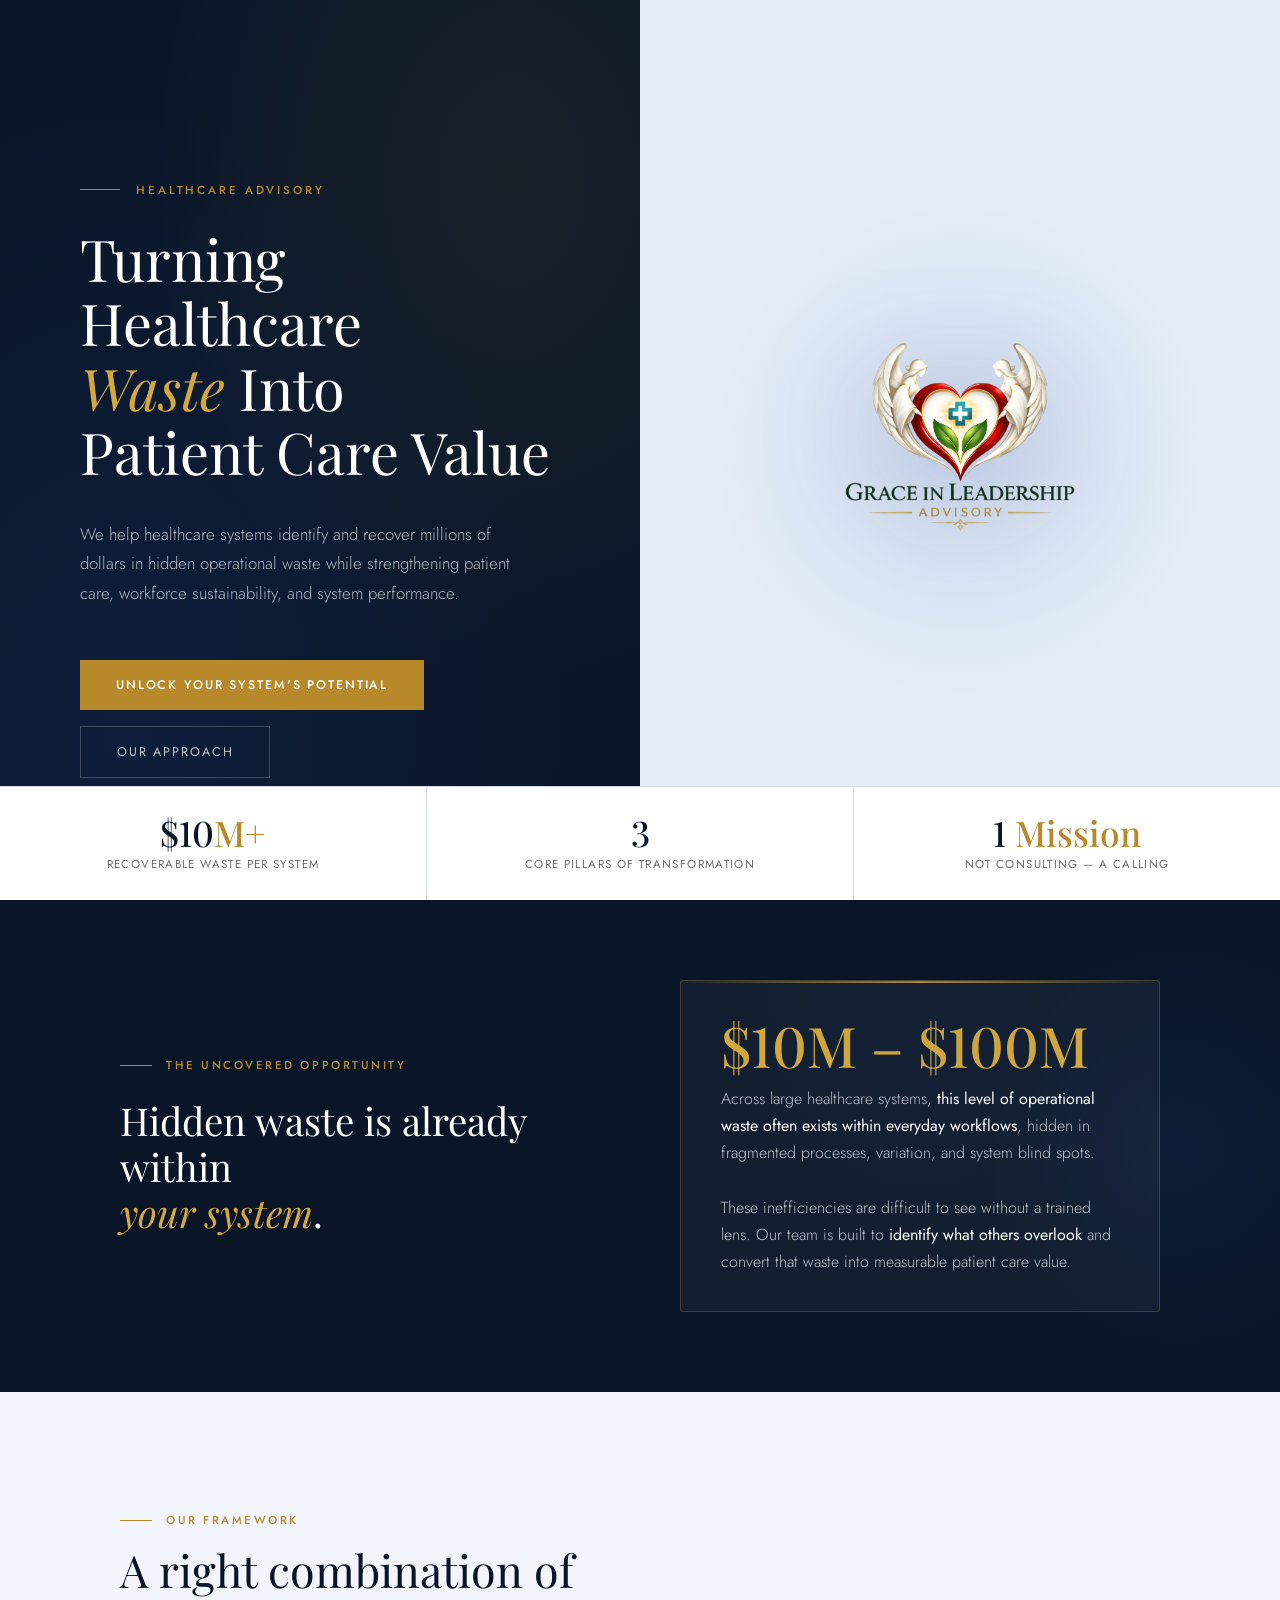
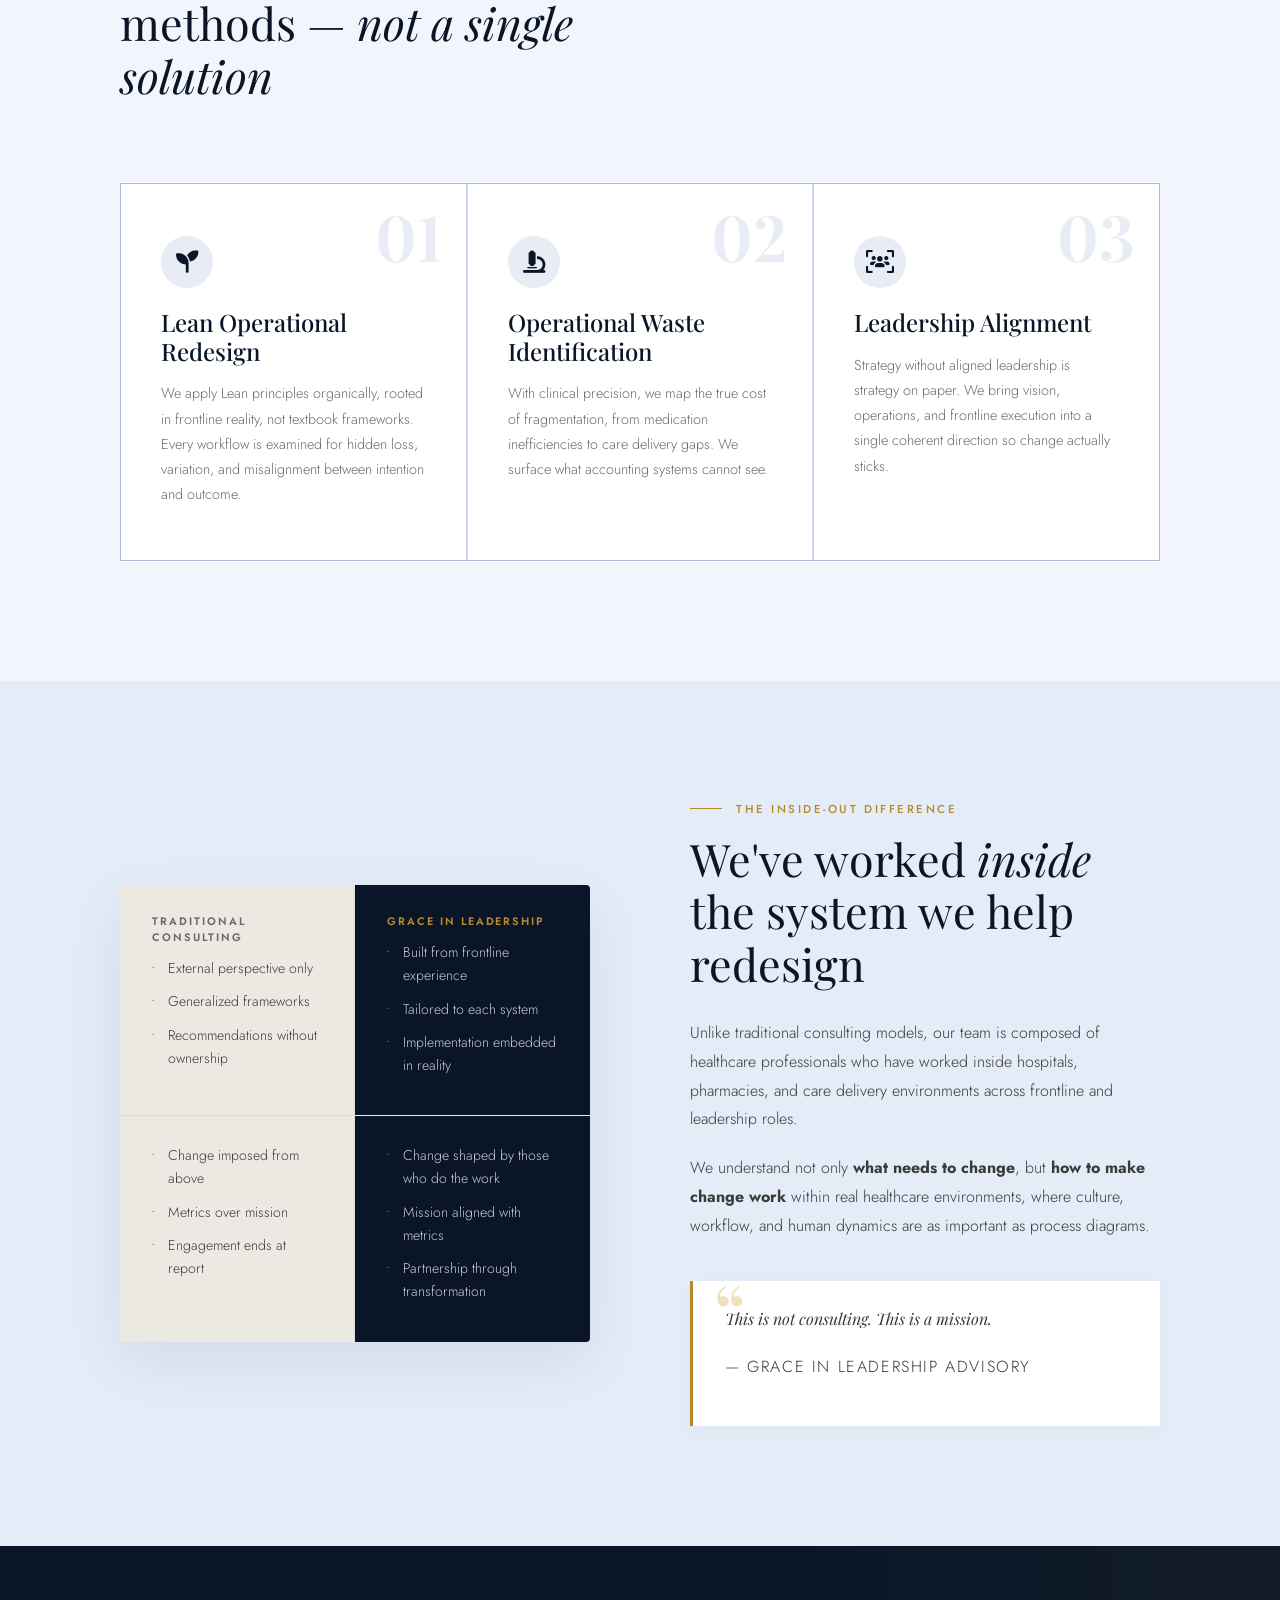
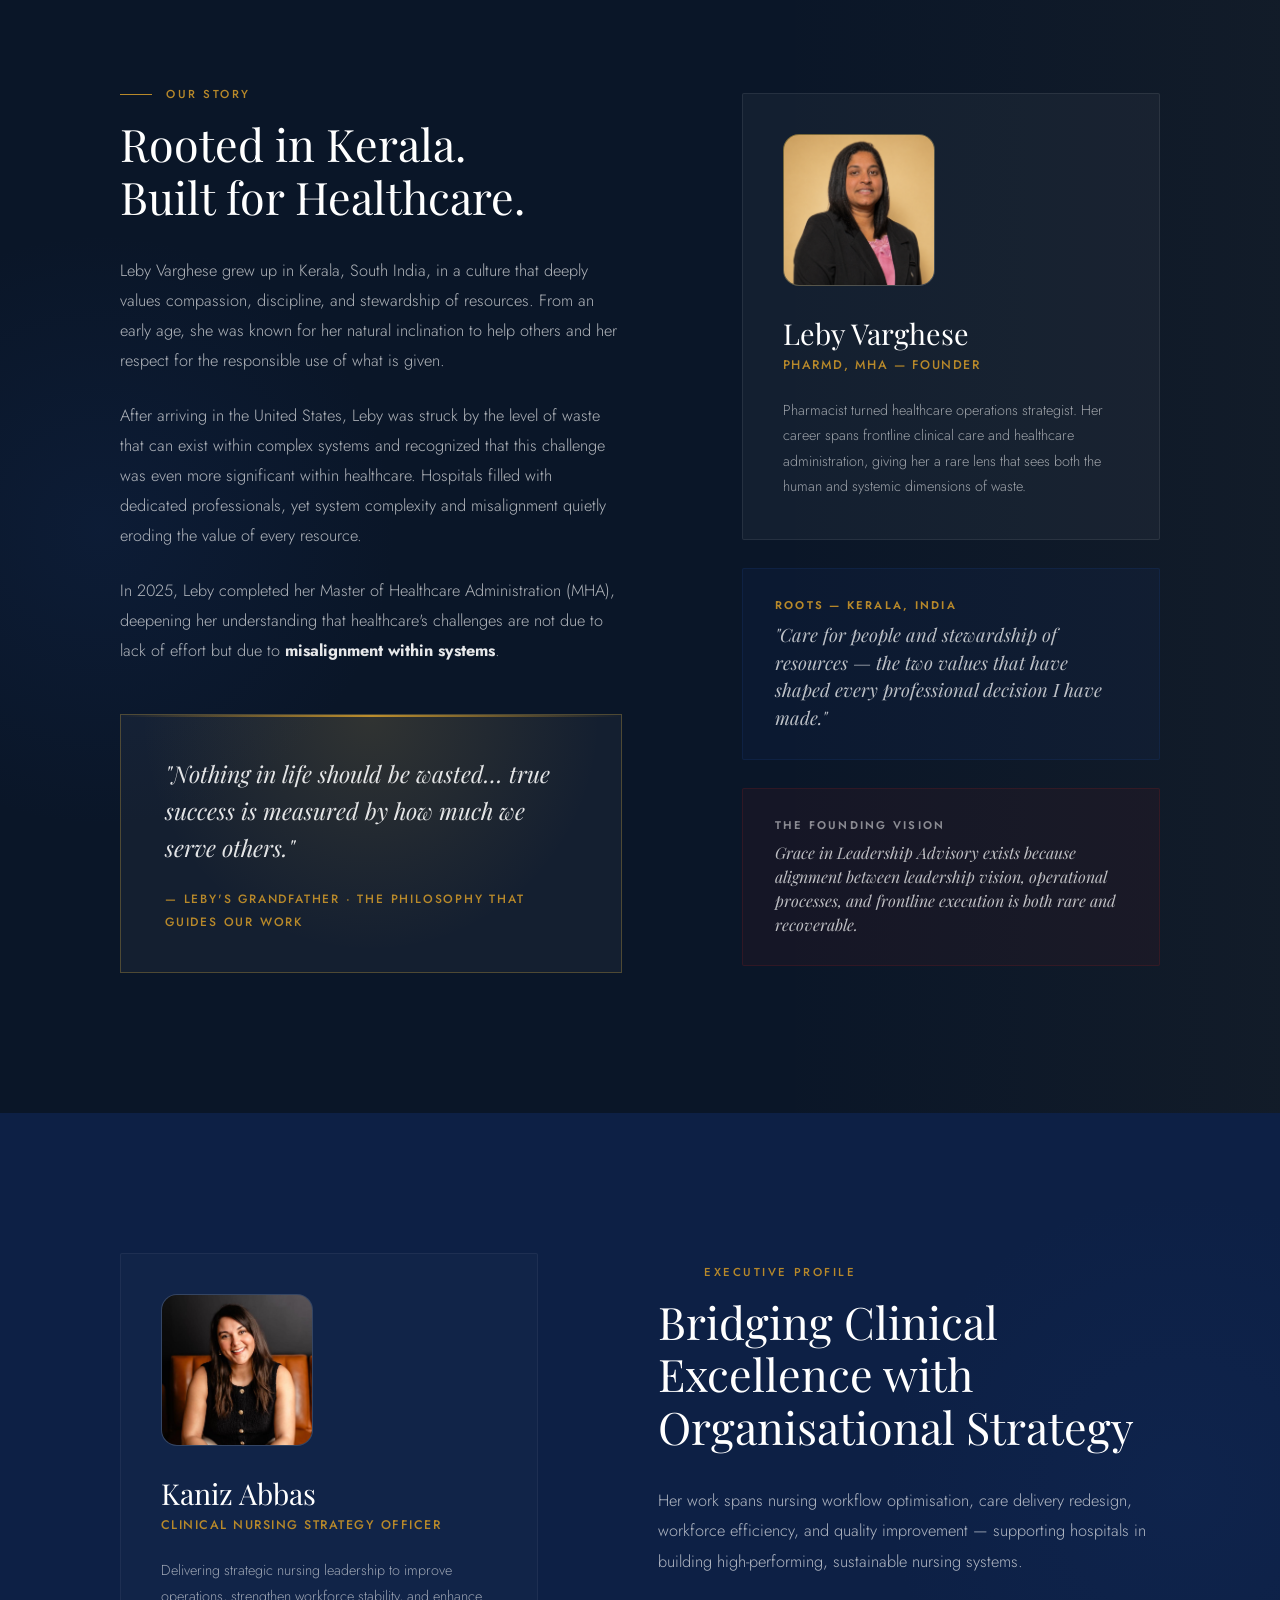
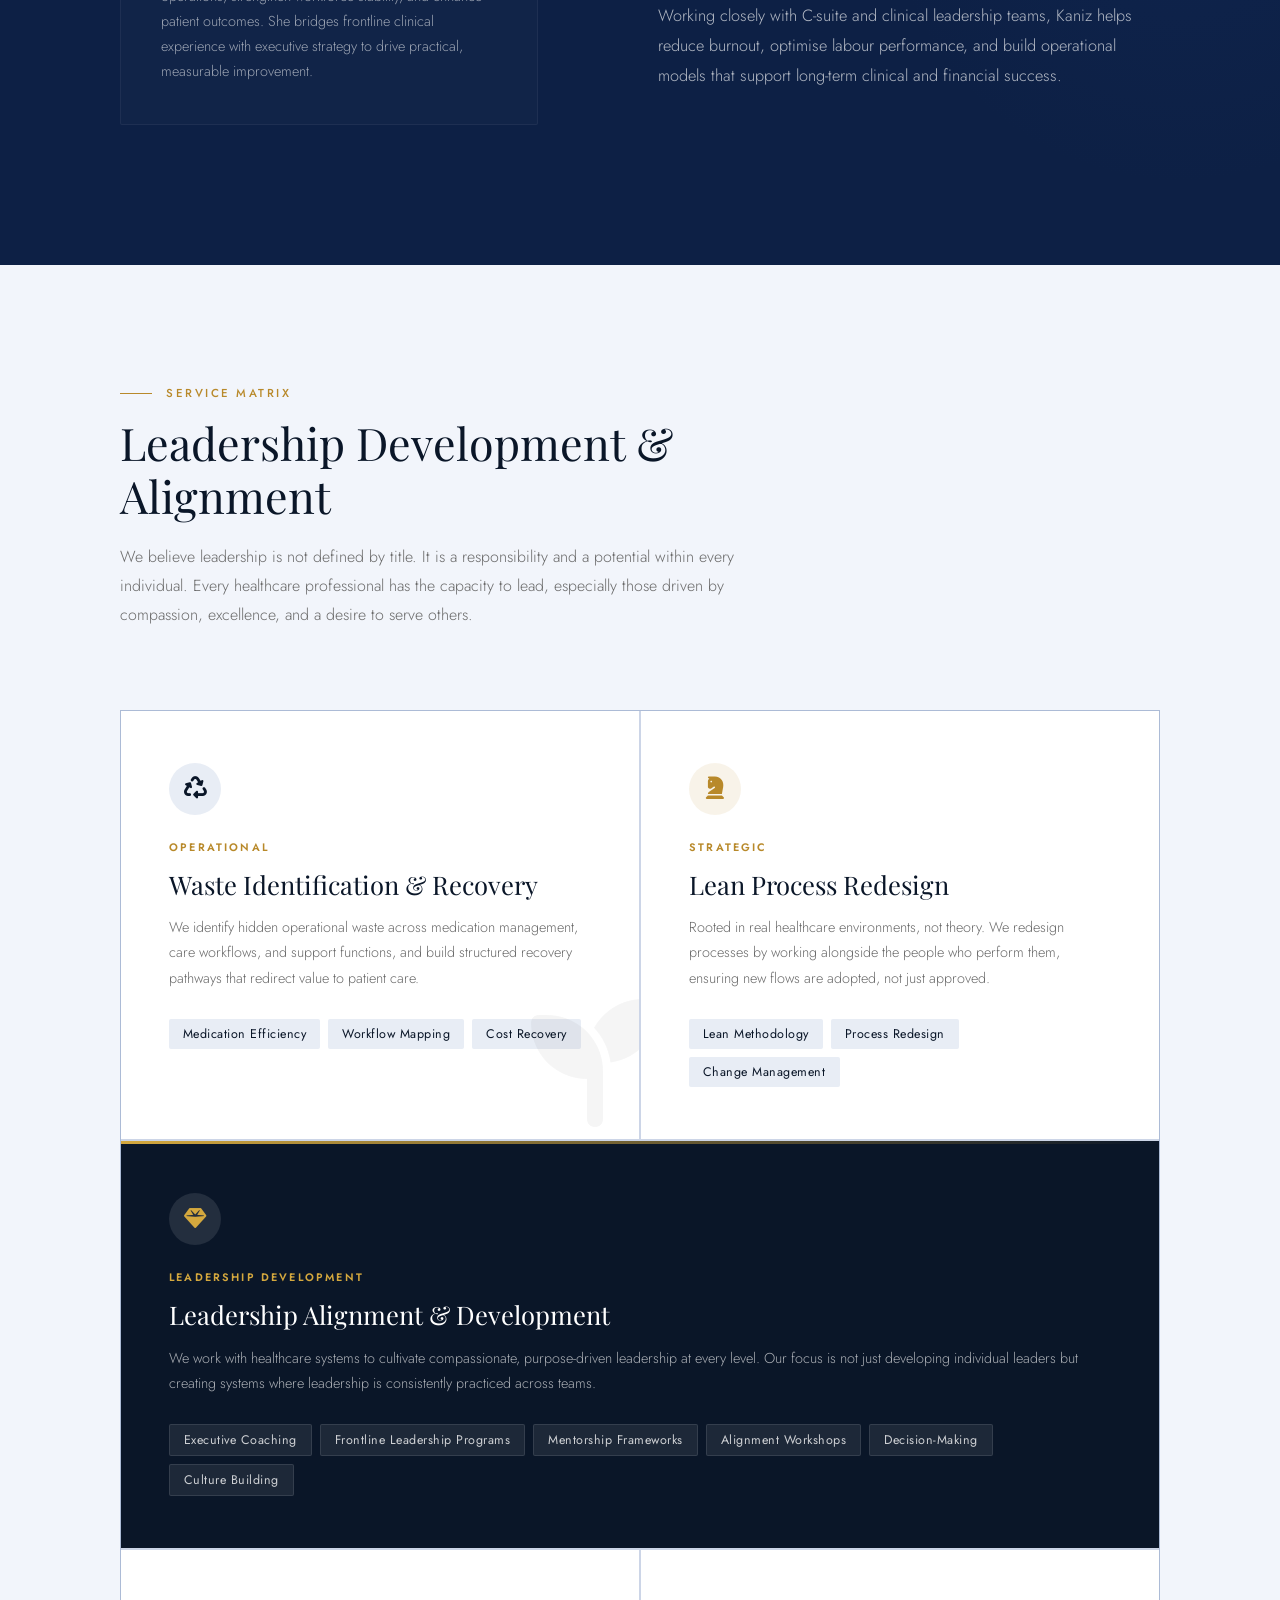
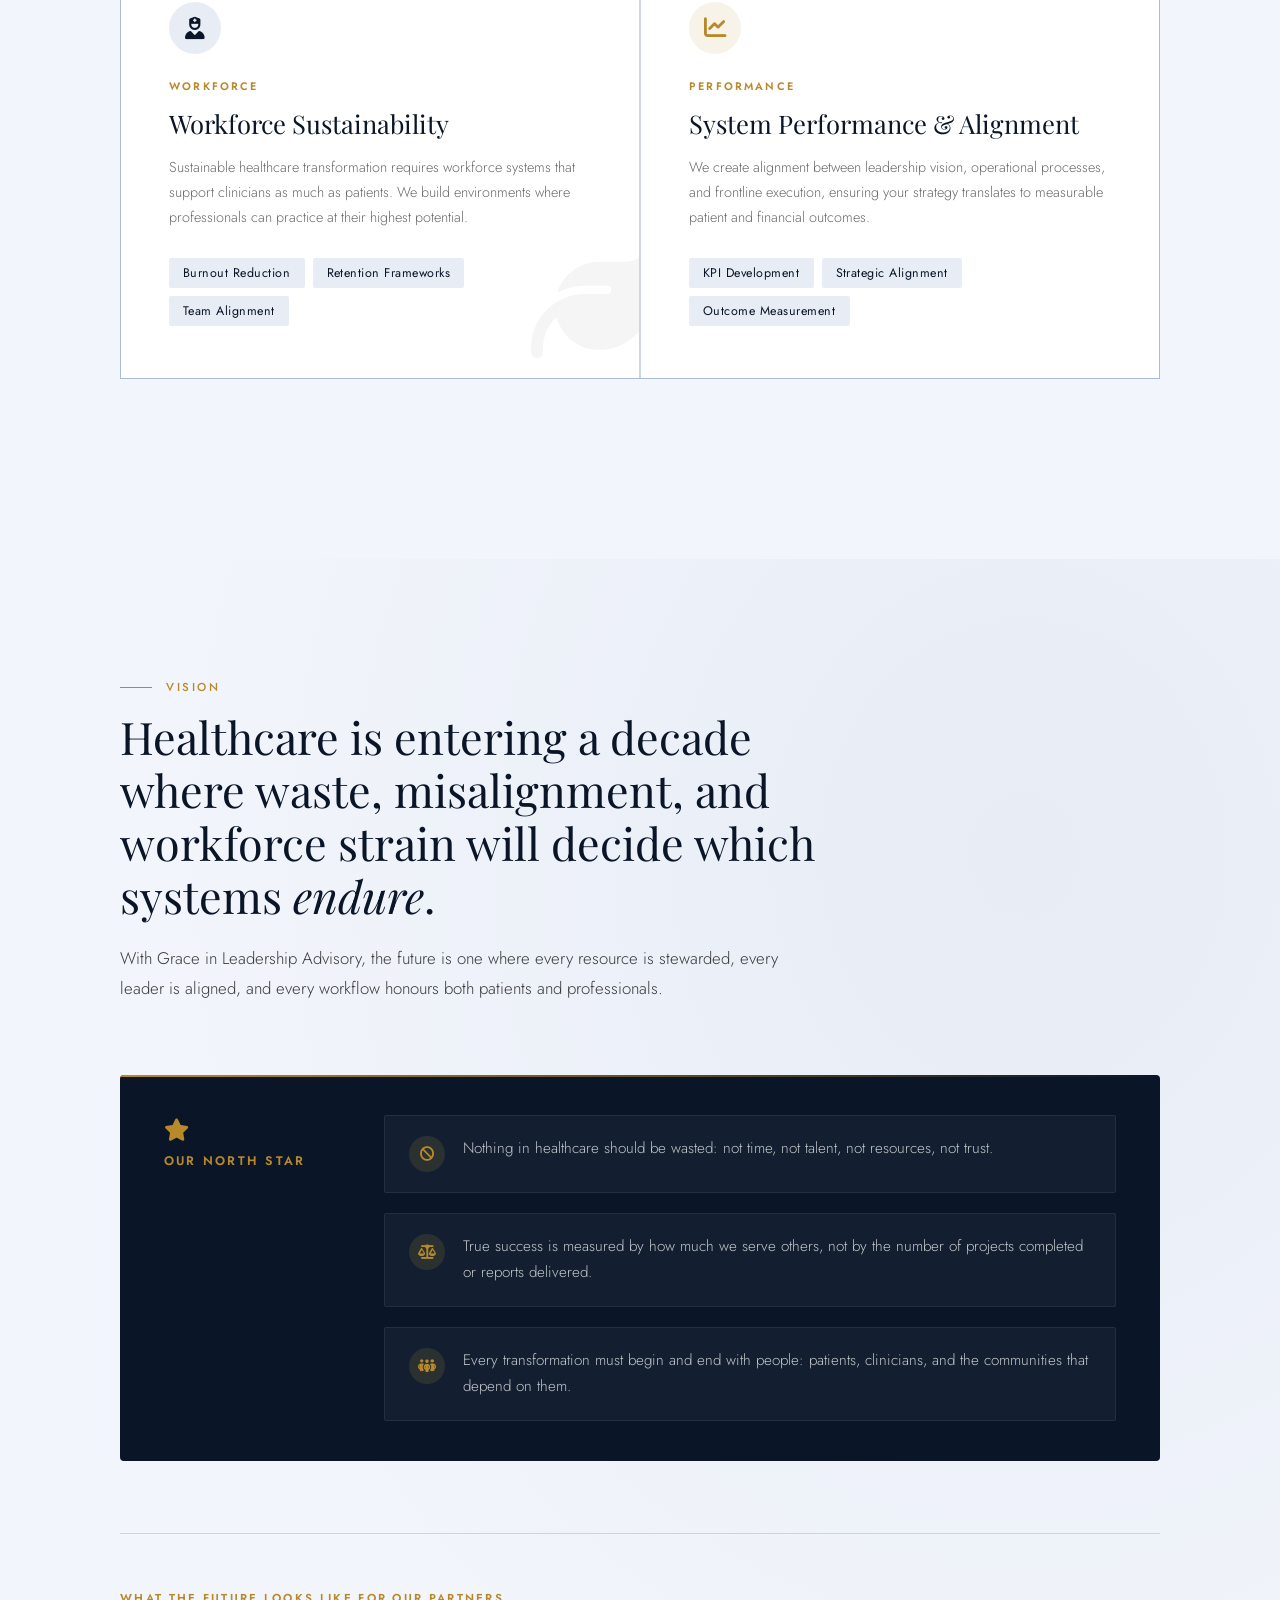
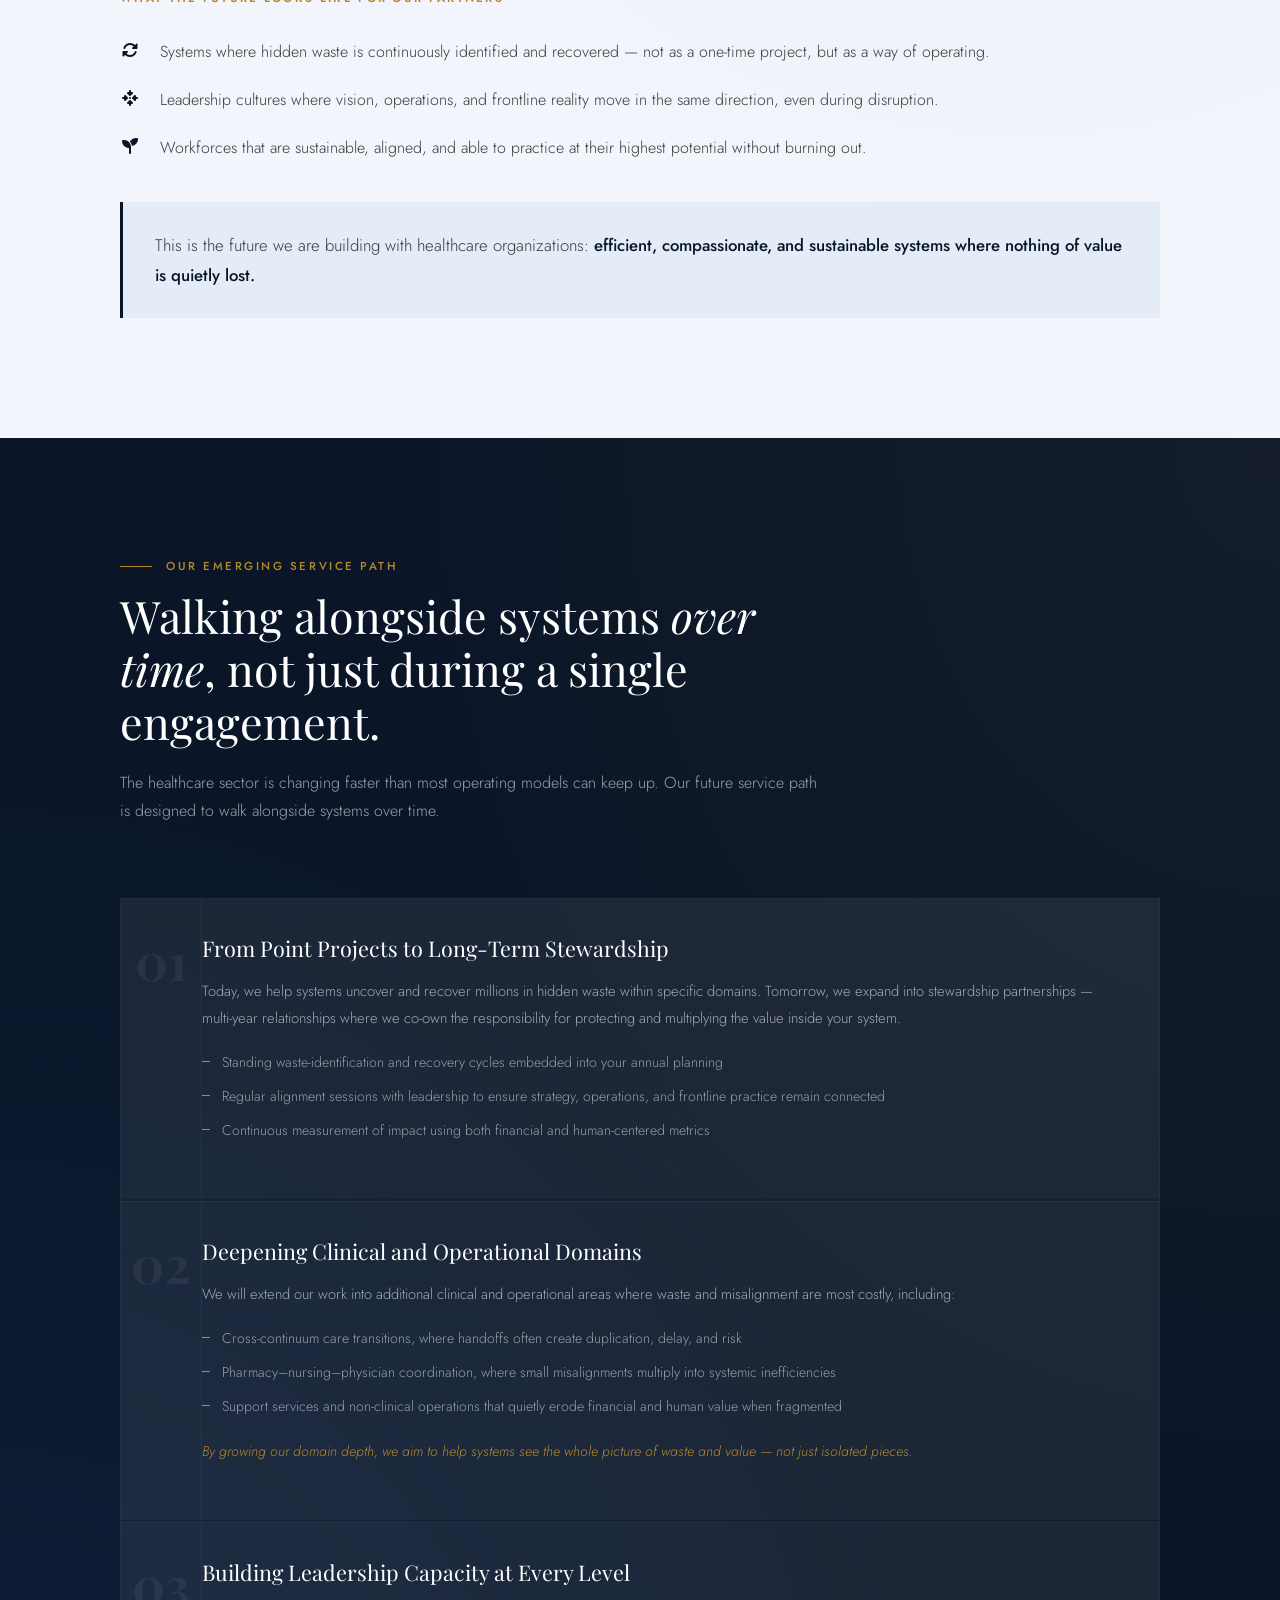
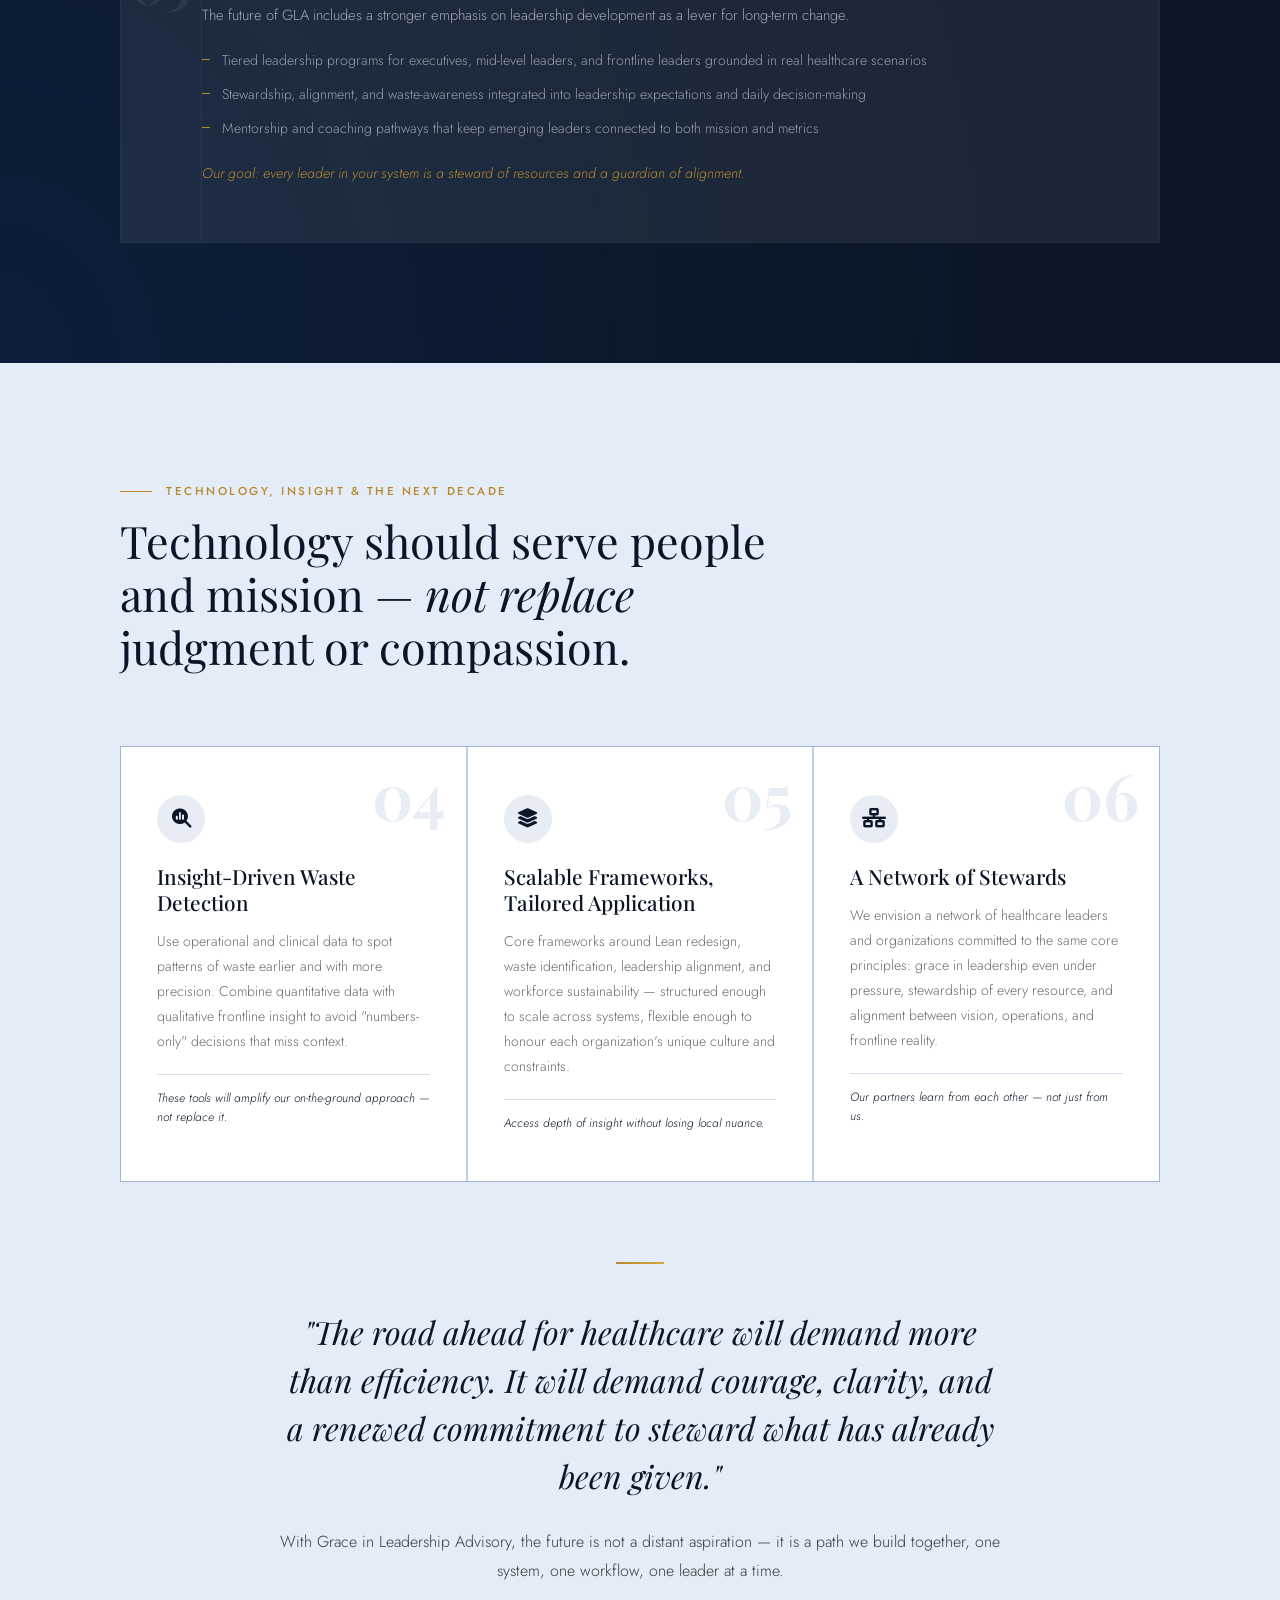
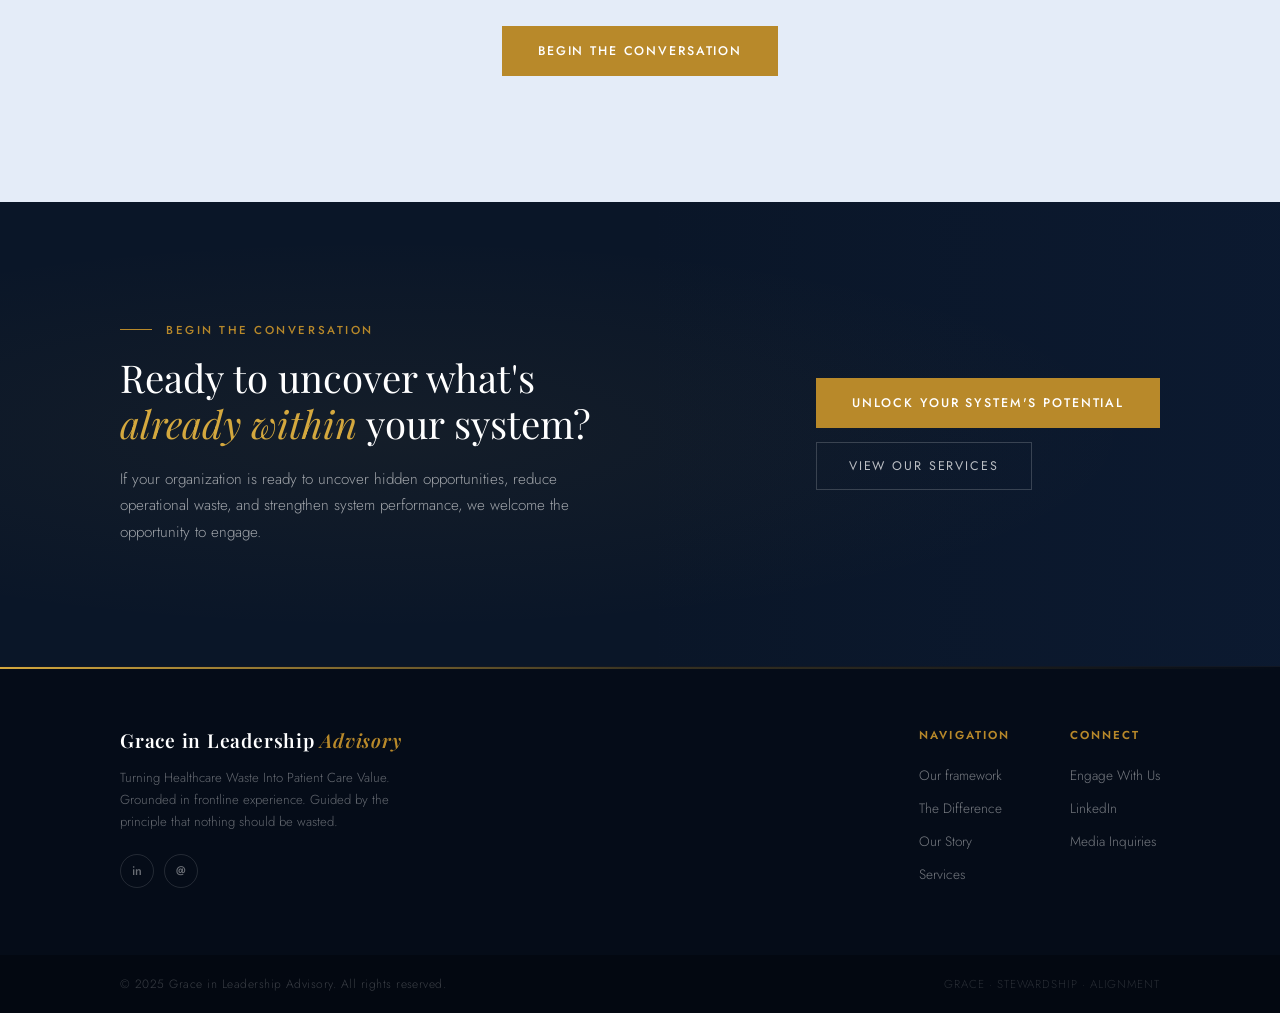
==== commit 9af8d17f: "kaniz profile added" ====
--- a/index.html
+++ b/index.html
@@ -4,157 +4,13 @@
 <head>
   <meta charset="UTF-8">
   <meta name="viewport" content="width=device-width, initial-scale=1.0">
-  <title>Healthcare Operations &amp; Leadership Advisory | Grace in Leadership Advisory</title>
-  <meta name="description" content="Grace in Leadership Advisory helps healthcare systems reduce operational waste, recover margin, improve workflow, align leaders, and convert hidden inefficiency into patient care value.">
-  <meta name="robots" content="index, follow">
-  <meta name="author" content="Grace in Leadership Advisory">
-  <meta name="keywords" content="healthcare operational waste, healthcare margin recovery, healthcare system flow vs silos, enterprise value recovery healthcare, healthcare operational alignment, reduce hospital costs without cutting care, healthcare capacity optimization, hospital throughput improvement strategy, healthcare workflow optimization, clinical operations efficiency healthcare, healthcare operations consultant, hospital waste reduction advisory, why is healthcare so expensive in the US, how to fix the US healthcare system, organizations working to lower healthcare costs, healthcare leaders working together to solve problems, healthcare cost solutions for hospitals, how to make healthcare more affordable, better healthcare for patients in America">
-  <meta name="theme-color" content="#0f3d2e">
-  <link rel="canonical" href="https://graceinleadership.org/">
-  <meta property="og:type" content="website">
-  <meta property="og:site_name" content="Grace in Leadership Advisory">
-  <meta property="og:title" content="Healthcare Operations &amp; Leadership Advisory | Grace in Leadership Advisory">
-  <meta property="og:description" content="Recover hidden operational waste, improve healthcare system flow, strengthen leadership alignment, and turn system inefficiency into measurable patient care value.">
-  <meta property="og:url" content="https://graceinleadership.org/">
-  <meta property="og:image" content="https://graceinleadership.org/public/image.png">
-  <meta property="og:image:width" content="919">
-  <meta property="og:image:height" content="611">
-  <meta property="og:image:alt" content="Grace in Leadership Advisory logo">
-  <meta name="twitter:card" content="summary_large_image">
-  <meta name="twitter:title" content="Healthcare Operations &amp; Leadership Advisory | Grace in Leadership Advisory">
-  <meta name="twitter:description" content="Healthcare advisory for margin recovery, operational waste reduction, workflow optimization, leadership alignment, and workforce sustainability.">
-  <meta name="twitter:image" content="https://graceinleadership.org/public/image.png">
-  <link rel="preconnect" href="https://fonts.googleapis.com">
-  <link rel="preconnect" href="https://fonts.gstatic.com" crossorigin>
-  <link rel="preconnect" href="https://cdnjs.cloudflare.com" crossorigin>
+  <title>Grace in Leadership Advisory</title>
   <link
   href="https://fonts.googleapis.com/css2?family=Playfair+Display:ital,wght@0,400;0,500;0,600;0,700;1,400;1,600&family=Jost:wght@300;400;500;600&display=swap"
   rel="stylesheet">
   <link rel="stylesheet" href="https://cdnjs.cloudflare.com/ajax/libs/font-awesome/6.4.0/css/all.min.css">
+  <link rel="canonical" href="https://graceinleadership.org/" />
   <link rel="stylesheet" href="styles.css">
-  <script type="application/ld+json">
-    {
-      "@context": "https://schema.org",
-      "@type": "ProfessionalService",
-      "@id": "https://graceinleadership.org/#organization",
-      "name": "Grace in Leadership Advisory",
-      "url": "https://graceinleadership.org/",
-      "logo": "https://graceinleadership.org/public/image.png",
-      "image": "https://graceinleadership.org/public/image.png",
-      "description": "Grace in Leadership Advisory helps healthcare systems identify and recover hidden operational waste while strengthening patient care, workforce sustainability, leadership alignment, and system performance.",
-      "slogan": "Turning Healthcare Waste Into Patient Care Value",
-      "email": "grace2026@graceinleadership.org",
-      "telephone": "+1-405-723-3974",
-      "address": {
-        "@type": "PostalAddress",
-        "streetAddress": "3401 Wimberley Dr",
-        "addressLocality": "Yukon",
-        "addressRegion": "OK",
-        "postalCode": "73099",
-        "addressCountry": "US"
-      },
-      "contactPoint": {
-        "@type": "ContactPoint",
-        "telephone": "+1-405-723-3974",
-        "email": "grace2026@graceinleadership.org",
-        "contactType": "customer service",
-        "areaServed": "US",
-        "availableLanguage": "English"
-      },
-      "founder": {
-        "@type": "Person",
-        "name": "Leby Varghese",
-        "honorificSuffix": "PharmD, MHA",
-        "jobTitle": "Founder",
-        "image": "https://graceinleadership.org/public/leby.png",
-        "sameAs": "https://www.linkedin.com/in/leby-varghese-140a8782/"
-      },
-      "sameAs": [
-        "https://www.linkedin.com/in/leby-varghese-140a8782/"
-      ],
-      "areaServed": "United States",
-      "serviceType": [
-        "Healthcare operations advisory",
-        "Healthcare margin recovery",
-        "Operational waste identification and recovery",
-        "Lean process redesign",
-        "Healthcare workflow optimization",
-        "Healthcare capacity optimization",
-        "Hospital throughput improvement strategy",
-        "Clinical operations efficiency",
-        "Leadership alignment and development",
-        "Workforce sustainability",
-        "Healthcare system performance alignment"
-      ],
-      "knowsAbout": [
-        "Healthcare operations consulting",
-        "Healthcare operational waste",
-        "Healthcare margin recovery",
-        "Healthcare system flow vs silos",
-        "Enterprise value recovery healthcare",
-        "Healthcare operational alignment",
-        "Reduce hospital costs without cutting care",
-        "Healthcare capacity optimization",
-        "Hospital throughput improvement strategy",
-        "Healthcare workflow optimization",
-        "Clinical operations efficiency healthcare",
-        "Hospital waste reduction advisory",
-        "Healthcare affordability",
-        "Healthcare cost solutions for hospitals",
-        "Patient care value",
-        "United States healthcare system improvement",
-        "Healthcare leadership collaboration"
-      ]
-    }
-  </script>
-  <script type="application/ld+json">
-    {
-      "@context": "https://schema.org",
-      "@type": "FAQPage",
-      "mainEntity": [
-        {
-          "@type": "Question",
-          "name": "Why is healthcare so expensive in the US?",
-          "acceptedAnswer": {
-            "@type": "Answer",
-            "text": "Healthcare costs rise when fragmented workflows, duplicated effort, medication inefficiencies, staffing strain, and disconnected leadership decisions quietly compound across a system."
-          }
-        },
-        {
-          "@type": "Question",
-          "name": "How can hospitals reduce operational waste?",
-          "acceptedAnswer": {
-            "@type": "Answer",
-            "text": "Hospital waste reduction advisory starts by identifying where time, supplies, talent, margin, and clinical resources are being lost, then redesigning workflows so recovered value can move back into patient care."
-          }
-        },
-        {
-          "@type": "Question",
-          "name": "How can hospitals reduce costs without cutting care?",
-          "acceptedAnswer": {
-            "@type": "Answer",
-            "text": "Hospitals can reduce costs without cutting care by improving throughput, optimizing capacity, removing workflow waste, aligning clinical operations, and recovering enterprise value already trapped inside fragmented systems."
-          }
-        },
-        {
-          "@type": "Question",
-          "name": "What is healthcare margin recovery?",
-          "acceptedAnswer": {
-            "@type": "Answer",
-            "text": "Healthcare margin recovery is the disciplined work of finding avoidable operational loss, redesigning system flow, and converting hidden waste into sustainable financial and patient care value."
-          }
-        },
-        {
-          "@type": "Question",
-          "name": "How can healthcare become more affordable for patients?",
-          "acceptedAnswer": {
-            "@type": "Answer",
-            "text": "More affordable healthcare requires cost solutions for hospitals that protect clinical quality while reducing avoidable waste, variation, rework, burnout, and misalignment inside care delivery systems."
-          }
-        }
-      ]
-    }
-  </script>
 </head>
 
 <body>
@@ -193,7 +49,7 @@
 
     <div class="hero-right">
       <div class="logo-display">
-        <img src="public/image.png" alt="Grace in Leadership Advisory Logo" width="919" height="611" fetchpriority="high" decoding="async">
+        <img src="public/image.png" alt="Grace in Leadership Advisory Logo">
       </div>
     </div>
 
@@ -208,7 +64,7 @@
       </div>
       <div class="stat-item">
         <span class="stat-num" id="stat-mission">0<span> Mission</span></span>
-        <span class="stat-label">Not Consulting &mdash; A Calling</span>
+        <span class="stat-label">Not Consulting — A Calling</span>
       </div>
     </div>
   </section>
@@ -220,7 +76,7 @@
       <h2>Hidden waste is already within<br><em>your system</em>.</h2>
     </div>
     <div class="glow-card">
-      <div class="glow-amount">$10M &ndash; $100M</div>
+      <div class="glow-amount">$10M – $100M</div>
       <p class="glow-desc">
         Across large healthcare systems, <strong>this level of operational waste often exists within everyday
           workflows</strong>, hidden in fragmented processes, variation, and system blind spots.<br><br>
@@ -234,7 +90,7 @@
   <section class="methodology" id="methodology">
     <div class="method-header">
       <div class="section-eyebrow">Our Framework</div>
-      <h2 class="section-title">A right combination of methods &mdash; <em>not a single solution</em></h2>
+      <h2 class="section-title">A right combination of methods — <em>not a single solution</em></h2>
     </div>
 
     <div class="method-grid">
@@ -319,7 +175,7 @@
         diagrams.</p>
       <div class="quote-block">
         <p class="quote-text">This is not consulting. This is a mission.</p>
-        <p class="quote-attr">&mdash; Grace in Leadership Advisory</p>
+        <p class="quote-attr">— Grace in Leadership Advisory</p>
       </div>
     </div>
   </section>
@@ -342,9 +198,9 @@
             style="color:rgba(255,255,255,0.9)">misalignment within systems</strong>.</p>
 
         <div class="grandfather-quote">
-          <blockquote>"Nothing in life should be wasted&hellip; true success is measured by how much we serve others."
+          <blockquote>"Nothing in life should be wasted… true success is measured by how much we serve others."
           </blockquote>
-          <cite>&mdash; Leby's Grandfather &middot; The Philosophy That Guides Our Work</cite>
+          <cite>— Leby's Grandfather · The Philosophy That Guides Our Work</cite>
         </div>
       </div>
 
@@ -352,19 +208,21 @@
         <div class="founder-card">
           <div
             style="width:152px;height:152px;margin-bottom:28px;border-radius:16px;padding:1px;background:linear-gradient(135deg,rgba(212,168,62,0.55),rgba(255,255,255,0.18));">
-            <img src="public/leby.png" alt="Leby Varghese, PharmD, MHA, founder of Grace in Leadership Advisory" width="1254" height="1254" loading="lazy" decoding="async"
+            <img src="public/leby.png" alt="Leby Varghese, Founder"
               style="width:100%;height:100%;border-radius:15px;object-fit:cover;object-position:center top;display:block;">
           </div>
           <div class="founder-name">Leby Varghese</div>
-          <div class="founder-title">PharmD, MHA &mdash; Founder</div>
+          <div class="founder-title">PharmD, MHA — Founder</div>
           <p class="founder-bio">Pharmacist turned healthcare operations strategist. Her career spans frontline clinical
             care and healthcare administration, giving her a rare lens that sees both the human and systemic dimensions
             of waste.</p>
         </div>
 
+
+
         <div class="founder-kerala">
-          <div class="kerala-label">Roots &mdash; Kerala, India</div>
-          <div class="kerala-text">"Care for people and stewardship of resources &mdash; the two values that have shaped every
+          <div class="kerala-label">Roots — Kerala, India</div>
+          <div class="kerala-text">"Care for people and stewardship of resources — the two values that have shaped every
             professional decision I have made."</div>
         </div>
 
@@ -374,6 +232,31 @@
           <div class="kerala-text" style="font-size:1rem">Grace in Leadership Advisory exists because alignment between
             leadership vision, operational processes, and frontline execution is both rare and recoverable.</div>
         </div>
+      </div>
+    </div>
+  </section>
+
+  <!-- CLINICAL NURSING LEADERSHIP -->
+  <!-- CLINICAL NURSING LEADERSHIP -->
+  <section class="clinical-leadership">
+    <div class="clinical-leadership-inner">
+      <div class="founder-profile">
+        <div class="founder-card" style="background:rgba(255,255,255,0.02); border:1px solid rgba(255,255,255,0.05);">
+          <div
+            style="width:152px;height:152px;margin-bottom:28px;border-radius:16px;padding:1px;background:rgba(255,255,255,0.15);">
+            <img src="public/kaniz.jpeg" alt="Kaniz Abbas, Clinical Nursing Strategy Officer"
+              style="width:100%;height:100%;border-radius:15px;object-fit:cover;object-position:center top;display:block;">
+          </div>
+          <div class="founder-name">Kaniz Abbas</div>
+          <div class="founder-title">Clinical Nursing Strategy Officer</div>
+          <p class="founder-bio">Delivering strategic nursing leadership to improve operations, strengthen workforce stability, and enhance patient outcomes. She bridges frontline clinical experience with executive strategy to drive practical, measurable improvement.</p>
+        </div>
+      </div>
+      <div class="stewardship-content">
+        <div class="section-eyebrow">Executive Profile</div>
+        <h2 class="section-title">Bridging Clinical Excellence with Organisational Strategy</h2>
+        <p>Her work spans nursing workflow optimisation, care delivery redesign, workforce efficiency, and quality improvement — supporting hospitals in building high-performing, sustainable nursing systems.</p>
+        <p>Working closely with C-suite and clinical leadership teams, Kaniz helps reduce burnout, optimise labour performance, and build operational models that support long-term clinical and financial success.</p>
       </div>
     </div>
   </section>
@@ -494,7 +377,7 @@
         <div class="future-outcome-list">
           <div class="future-outcome-item">
             <i class="fa-solid fa-rotate"></i>
-            <span>Systems where hidden waste is continuously identified and recovered &mdash; not as a one-time project, but as a way of operating.</span>
+            <span>Systems where hidden waste is continuously identified and recovered — not as a one-time project, but as a way of operating.</span>
           </div>
           <div class="future-outcome-item">
             <i class="fa-solid fa-arrows-to-dot"></i>
@@ -524,7 +407,7 @@
           <div class="emerging-num">01</div>
           <div class="emerging-card-content">
             <h3>From Point Projects to Long-Term Stewardship</h3>
-            <p>Today, we help systems uncover and recover millions in hidden waste within specific domains. Tomorrow, we expand into stewardship partnerships &mdash; multi-year relationships where we co-own the responsibility for protecting and multiplying the value inside your system.</p>
+            <p>Today, we help systems uncover and recover millions in hidden waste within specific domains. Tomorrow, we expand into stewardship partnerships — multi-year relationships where we co-own the responsibility for protecting and multiplying the value inside your system.</p>
             <ul class="emerging-list">
               <li>Standing waste-identification and recovery cycles embedded into your annual planning</li>
               <li>Regular alignment sessions with leadership to ensure strategy, operations, and frontline practice remain connected</li>
@@ -540,10 +423,10 @@
             <p>We will extend our work into additional clinical and operational areas where waste and misalignment are most costly, including:</p>
             <ul class="emerging-list">
               <li>Cross-continuum care transitions, where handoffs often create duplication, delay, and risk</li>
-              <li>Pharmacy&ndash;nursing&ndash;physician coordination, where small misalignments multiply into systemic inefficiencies</li>
+              <li>Pharmacy–nursing–physician coordination, where small misalignments multiply into systemic inefficiencies</li>
               <li>Support services and non-clinical operations that quietly erode financial and human value when fragmented</li>
             </ul>
-            <p class="emerging-note">By growing our domain depth, we aim to help systems see the whole picture of waste and value &mdash; not just isolated pieces.</p>
+            <p class="emerging-note">By growing our domain depth, we aim to help systems see the whole picture of waste and value — not just isolated pieces.</p>
           </div>
         </div>
 
@@ -570,7 +453,7 @@
     <div class="tech-decade-inner">
       <div class="tech-header">
         <div class="section-eyebrow">Technology, Insight &amp; the Next Decade</div>
-        <h2 class="section-title">Technology should serve people and mission &mdash; <em>not replace</em> judgment or compassion.</h2>
+        <h2 class="section-title">Technology should serve people and mission — <em>not replace</em> judgment or compassion.</h2>
       </div>
       <div class="tech-grid">
 
@@ -579,14 +462,14 @@
           <div class="tech-icon-wrap"><i class="fa-solid fa-magnifying-glass-chart"></i></div>
           <h3 class="tech-card-title">Insight-Driven Waste Detection</h3>
           <p class="tech-card-text">Use operational and clinical data to spot patterns of waste earlier and with more precision. Combine quantitative data with qualitative frontline insight to avoid "numbers-only" decisions that miss context.</p>
-          <div class="tech-card-tag">These tools will amplify our on-the-ground approach &mdash; not replace it.</div>
+          <div class="tech-card-tag">These tools will amplify our on-the-ground approach — not replace it.</div>
         </div>
 
         <div class="tech-card">
           <div class="tech-card-num">05</div>
           <div class="tech-icon-wrap"><i class="fa-solid fa-layer-group"></i></div>
           <h3 class="tech-card-title">Scalable Frameworks, Tailored Application</h3>
-          <p class="tech-card-text">Core frameworks around Lean redesign, waste identification, leadership alignment, and workforce sustainability &mdash; structured enough to scale across systems, flexible enough to honour each organization's unique culture and constraints.</p>
+          <p class="tech-card-text">Core frameworks around Lean redesign, waste identification, leadership alignment, and workforce sustainability — structured enough to scale across systems, flexible enough to honour each organization's unique culture and constraints.</p>
           <div class="tech-card-tag">Access depth of insight without losing local nuance.</div>
         </div>
 
@@ -595,7 +478,7 @@
           <div class="tech-icon-wrap"><i class="fa-solid fa-network-wired"></i></div>
           <h3 class="tech-card-title">A Network of Stewards</h3>
           <p class="tech-card-text">We envision a network of healthcare leaders and organizations committed to the same core principles: grace in leadership even under pressure, stewardship of every resource, and alignment between vision, operations, and frontline reality.</p>
-          <div class="tech-card-tag">Our partners learn from each other &mdash; not just from us.</div>
+          <div class="tech-card-tag">Our partners learn from each other — not just from us.</div>
         </div>
 
       </div>
@@ -606,7 +489,7 @@
         <blockquote class="future-closing-quote">
           "The road ahead for healthcare will demand more than efficiency. It will demand courage, clarity, and a renewed commitment to steward what has already been given."
         </blockquote>
-        <p class="future-closing-sub">With Grace in Leadership Advisory, the future is not a distant aspiration &mdash; it is a path we build together, one system, one workflow, one leader at a time.</p>
+        <p class="future-closing-sub">With Grace in Leadership Advisory, the future is not a distant aspiration — it is a path we build together, one system, one workflow, one leader at a time.</p>
         <a href="#contact" class="btn-primary future-closing-cta">Begin the Conversation</a>
       </div>
     </div>
@@ -625,7 +508,7 @@
           <i class="fa-solid fa-star"></i><i class="fa-solid fa-star"></i><i class="fa-solid fa-star"></i><i
             class="fa-solid fa-star"></i><i class="fa-solid fa-star"></i>
         </div>
-        <p class="testimonial-quote">"Leby brought a perspective we had never encountered before &mdash; someone who
+        <p class="testimonial-quote">"Leby brought a perspective we had never encountered before — someone who
           understood both the clinical floor and the boardroom. Within months, our pharmacy workflow inefficiencies were
           visible, quantified, and on their way to being solved."</p>
         <div class="testimonial-author">
@@ -643,7 +526,7 @@
             class="fa-solid fa-star"></i><i class="fa-solid fa-star"></i>
         </div>
         <p class="testimonial-quote">"This is not a consulting firm that hands you a report and disappears. Grace in
-          Leadership stayed with us through implementation, through resistance, through real change. That is rare &mdash; and
+          Leadership stayed with us through implementation, through resistance, through real change. That is rare — and
           it made all the difference."</p>
         <div class="testimonial-author">
           <div class="testimonial-avatar">DR</div>
@@ -659,7 +542,7 @@
           <i class="fa-solid fa-star"></i><i class="fa-solid fa-star"></i><i class="fa-solid fa-star"></i><i
             class="fa-solid fa-star"></i><i class="fa-solid fa-star-half-stroke"></i>
         </div>
-        <p class="testimonial-quote">"Our leadership team was misaligned for years &mdash; different priorities, different
+        <p class="testimonial-quote">"Our leadership team was misaligned for years — different priorities, different
           languages, different definitions of success. Leby's work helped us find a common direction. Staff morale
           improved noticeably within the first quarter."</p>
         <div class="testimonial-author">
@@ -674,54 +557,7 @@
     </div>
   </section>
 -->
-
-  <!-- SEARCH QUESTIONS -->
-  <section class="search-questions" aria-labelledby="healthcare-search-questions">
-    <div class="search-questions-header">
-      <div class="section-eyebrow">Healthcare Cost Questions</div>
-      <h2 class="section-title" id="healthcare-search-questions">Practical answers for healthcare systems working to lower costs and improve care</h2>
-      <p>Grace in Leadership Advisory supports United States healthcare organizations that want to reduce operational waste, recover margin, improve system flow, align leaders, and make care more affordable without losing sight of patients or the workforce.</p>
-    </div>
-    <div class="search-question-grid">
-      <article class="search-question-card">
-        <h3>Why is healthcare so expensive in the US?</h3>
-        <p>Healthcare costs rise when fragmented workflows, duplicated effort, medication inefficiencies, staffing strain, and disconnected leadership decisions quietly compound across a system.</p>
-      </article>
-      <article class="search-question-card">
-        <h3>How can hospitals reduce operational waste?</h3>
-        <p>Hospital waste reduction advisory starts by identifying where time, supplies, talent, margin, and clinical resources are being lost, then redesigning workflows so recovered value can move back into patient care.</p>
-      </article>
-      <article class="search-question-card">
-        <h3>What is healthcare margin recovery?</h3>
-        <p>Healthcare margin recovery finds avoidable operational loss across workflows, staffing pressure, clinical variation, and support processes, then turns that loss into sustainable financial and patient care value.</p>
-      </article>
-      <article class="search-question-card">
-        <h3>How can hospitals reduce costs without cutting care?</h3>
-        <p>Hospitals can reduce costs without cutting care by improving throughput, optimizing capacity, removing workflow waste, and strengthening clinical operations efficiency rather than weakening patient-facing services.</p>
-      </article>
-      <article class="search-question-card">
-        <h3>How do healthcare leaders work together to solve problems?</h3>
-        <p>Durable healthcare reform begins when executives, CFOs, COOs, clinical leaders, managers, and frontline teams share the same definition of value, the same operating priorities, and the same accountability for outcomes.</p>
-      </article>
-      <article class="search-question-card">
-        <h3>Why do healthcare systems struggle with flow vs silos?</h3>
-        <p>Healthcare system flow breaks down when departments optimize separately, decisions do not connect across the enterprise, and patients, staff, supplies, and information move through disconnected silos.</p>
-      </article>
-      <article class="search-question-card">
-        <h3>What improves hospital throughput and capacity?</h3>
-        <p>Hospital throughput improvement strategy and healthcare capacity optimization depend on better workflow design, clearer handoffs, aligned operating metrics, and leadership decisions that remove bottlenecks across the system.</p>
-      </article>
-      <article class="search-question-card">
-        <h3>How can healthcare become more affordable for patients?</h3>
-        <p>More affordable healthcare requires cost solutions for hospitals that protect clinical quality while reducing avoidable waste, variation, rework, burnout, and misalignment inside care delivery systems.</p>
-      </article>
-      <article class="search-question-card">
-        <h3>What organizations are working to lower healthcare costs?</h3>
-        <p>Hospitals, health systems, foundations, nonprofits, advisory groups, and healthcare operations consultants can each help improve affordability when their work is coordinated around measurable patient care value.</p>
-      </article>
-    </div>
-  </section>
-
+  
   <!-- CTA -->
   <section class="cta-section" id="contact">
     <div class="cta-content">
@@ -731,8 +567,8 @@
         strengthen system performance, we welcome the opportunity to engage.</p>
     </div>
     <div class="cta-actions">
-      <a href="mailto:grace2026@graceinleadership.org?subject=Inquiry%20About%20Healthcare%20Advisory%20Services&body=Hello%20Grace%20in%20Leadership%20Advisory%2C%0A%0AI%20would%20like%20to%20learn%20more%20about%20your%20services.%0A%0AOrganization%3A%0ARole%3A%0ACurrent%20challenge%3A%0A%0AThank%20you."
-        class="btn-primary" style="white-space:nowrap">Unlock Your System's
+      <a href="https://mail.google.com/mail/?view=cm&fs=1&to=info@graceinleadershipadvisory.com&su=Inquiry%20About%20Healthcare%20Advisory%20Services&body=Hello%20Grace%20in%20Leadership%20Advisory%2C%0A%0AI%20would%20like%20to%20learn%20more%20about%20your%20services.%0A%0AOrganization%3A%0ARole%3A%0ACurrent%20challenge%3A%0A%0AThank%20you."
+        target="_blank" rel="noopener noreferrer" class="btn-primary" style="white-space:nowrap">Unlock Your System's
         Potential</a>
       <a href="#services" class="btn-secondary">View Our Services</a>
     </div>
@@ -745,14 +581,9 @@
       <span class="nav-logo">Grace in Leadership <span>Advisory</span></span>
       <p>Turning Healthcare Waste Into Patient Care Value. Grounded in frontline experience. Guided by the principle
         that nothing should be wasted.</p>
-      <address class="footer-contact">
-        3401 Wimberley Dr, Yukon, OK 73099<br>
-        <a href="tel:+14057233974">+1 405 723 3974</a><br>
-        <a href="mailto:grace2026@graceinleadership.org">grace2026@graceinleadership.org</a>
-      </address>
       <div class="footer-social">
-        <a href="https://www.linkedin.com/in/leby-varghese-140a8782/" target="_blank" rel="noopener noreferrer" class="social-btn" aria-label="LinkedIn">in</a>
-        <a href="mailto:grace2026@graceinleadership.org" class="social-btn" aria-label="Email">@</a>
+        <a href="https://www.linkedin.com/in/leby-varghese-140a8782/" target="_blank" class="social-btn" aria-label="LinkedIn">in</a>
+        <a href="mailto:info@graceinleadershipadvisory.com" class="social-btn" aria-label="Email">@</a>
       </div>
     </div>
     <div class="footer-col">
@@ -762,28 +593,25 @@
         <li><a href="#difference">The Difference</a></li>
         <li><a href="#about">Our Story</a></li>
         <li><a href="#services">Services</a></li>
-        <li><a href="#future">Vision</a></li>
       </ul>
     </div>
     <div class="footer-col">
       <h4>Connect</h4>
       <ul>
         <li><a href="#contact">Engage With Us</a></li>
-        <li><a href="mailto:grace2026@graceinleadership.org">Email</a></li>
-        <li><a href="tel:+14057233974">Call</a></li>
-        <li><a href="https://www.linkedin.com/in/leby-varghese-140a8782/" target="_blank" rel="noopener noreferrer">LinkedIn</a></li>
-        <li><a href="mailto:grace2026@graceinleadership.org?subject=Media%20Inquiry">Media Inquiries</a></li>
+        <li><a href="https://www.linkedin.com/in/leby-varghese-140a8782/" target="_blank">LinkedIn</a></li>
+        <li><a href="#">Media Inquiries</a></li>
       </ul>
     </div>
   </footer>
 
   <div class="footer-bottom">
-    <p>&copy; 2026 Grace in Leadership Advisory</p>
-    <p style="color:rgba(255,255,255,0.15);font-size:0.72rem;letter-spacing:0.08em">GRACE &middot; STEWARDSHIP &middot; ALIGNMENT</p>
+    <p>&copy; 2025 Grace in Leadership Advisory. All rights reserved.</p>
+    <p style="color:rgba(255,255,255,0.15);font-size:0.72rem;letter-spacing:0.08em">GRACE · STEWARDSHIP · ALIGNMENT</p>
   </div>
 
   <script>
-    /* -- Mobile menu -- */
+    /* ── Mobile menu ── */
     const mobileToggle = document.getElementById('mobile-toggle');
     const navLinks = document.querySelector('.nav-links');
     if (mobileToggle) {
@@ -801,7 +629,7 @@
       });
     });
 
-    /* -- Nav hide/show on scroll -- */
+    /* ── Nav hide/show on scroll ── */
     let lastScroll = 0;
     window.addEventListener('scroll', () => {
       const nav = document.querySelector('nav');
@@ -817,7 +645,7 @@
       lastScroll = currentScroll;
     });
 
-    /* -- 1. Scroll-triggered fade-up (IntersectionObserver) -- */
+    /* ── 1. Scroll-triggered fade-up (IntersectionObserver) ── */
     const revealEls = document.querySelectorAll(
       '.method-card, .service-card, .testimonial-card, .glow-card, ' +
       '.comparison-block, .inside-content, .stewardship-content, ' +
@@ -844,7 +672,7 @@
 
     revealEls.forEach(el => revealObserver.observe(el));
 
-    /* -- 2. Stat counter animation -- */
+    /* ── 2. Stat counter animation ── */
     function animateCounter(el, target, prefix, suffix, duration) {
       const start = performance.now();
       function step(now) {
@@ -870,29 +698,7 @@
     }, { threshold: 0.5 });
     if (statStrip) statObserver.observe(statStrip);
 
-    /* -- Mobile FAQ accordions -- */
-    const searchQuestionCards = document.querySelectorAll('.search-question-card');
-    const mobileFaqQuery = window.matchMedia('(max-width: 768px)');
-
-    function closeSearchQuestions() {
-      searchQuestionCards.forEach(card => card.classList.remove('active'));
-    }
-
-    function handleSearchQuestionClick(event) {
-      if (!mobileFaqQuery.matches) return;
-      const card = event.currentTarget;
-      const isActive = card.classList.contains('active');
-      closeSearchQuestions();
-      if (!isActive) card.classList.add('active');
-    }
-
-    searchQuestionCards.forEach(card => {
-      card.addEventListener('click', handleSearchQuestionClick);
-    });
-
-    mobileFaqQuery.addEventListener('change', closeSearchQuestions);
-
-    /* -- 3. Section eyebrow line draw -- */
+    /* ── 3. Section eyebrow line draw ── */
     const eyebrows = document.querySelectorAll('.section-eyebrow');
     const eyebrowObserver = new IntersectionObserver((entries) => {
       entries.forEach(entry => {
@@ -904,7 +710,7 @@
     }, { threshold: 0.8 });
     eyebrows.forEach(el => eyebrowObserver.observe(el));
 
-    /* -- 4. Gold footer divider grow -- */
+    /* ── 4. Gold footer divider grow ── */
     const footer = document.querySelector('footer');
     const footerObserver = new IntersectionObserver((entries) => {
       if (entries[0].isIntersecting) {
@@ -914,9 +720,9 @@
     }, { threshold: 0.2 });
     if (footer) footerObserver.observe(footer);
 
-    /* -- 5 & 6: Card stagger + button shimmer handled via CSS -- */
+    /* ── 5 & 6: Card stagger + button shimmer handled via CSS ── */
   </script>
 
 </body>
 
-</html>
+</html>
--- a/styles.css
+++ b/styles.css
@@ -37,7 +37,7 @@
   font-weight: 300;
 }
 
-/* --- NAV --- */
+/* ─── NAV ─── */
 nav {
   position: fixed;
   top: 0;
@@ -128,7 +128,7 @@
   color: white !important;
 }
 
-/* --- HERO --- */
+/* ─── HERO ─── */
 .hero {
   min-height: 100vh;
   display: grid;
@@ -284,9 +284,6 @@
 .logo-display img {
   width: 340px;
   max-width: 100%;
-  height: auto;
-  object-fit: contain;
-  display: block;
   filter: drop-shadow(0 20px 60px rgba(29, 66, 138, 0.2));
   animation: float 6s ease-in-out infinite;
 }
@@ -349,7 +346,7 @@
   font-weight: 400;
 }
 
-/* --- OPPORTUNITY BAND --- */
+/* ─── OPPORTUNITY BAND ─── */
 .opportunity-band {
   background: var(--forest);
   padding: 80px 120px;
@@ -440,7 +437,7 @@
   font-weight: 400;
 }
 
-/* --- SECTION SHARED --- */
+/* ─── SECTION SHARED ─── */
 .section-eyebrow {
   font-size: 0.72rem;
   letter-spacing: 0.22em;
@@ -470,7 +467,7 @@
   color: var(--forest);
 }
 
-/* --- METHODOLOGY --- */
+/* ─── METHODOLOGY ─── */
 .methodology {
   padding: 120px 120px;
   background: var(--off-white);
@@ -573,7 +570,7 @@
   transform: scaleX(1);
 }
 
-/* --- INSIDE OUT --- */
+/* ─── INSIDE OUT ─── */
 .inside-out {
   background: var(--cream);
   padding: 120px;
@@ -688,7 +685,7 @@
   font-weight: 500;
 }
 
-/* --- STEWARDSHIP --- */
+/* ─── STEWARDSHIP ─── */
 .stewardship {
   background: var(--forest);
   padding: 140px 120px;
@@ -738,6 +735,35 @@
   margin-bottom: 24px;
 }
 
+/* ─── CLINICAL LEADERSHIP ─── */
+.clinical-leadership {
+  background: var(--forest-light);
+  padding: 140px 120px;
+  position: relative;
+  overflow: hidden;
+}
+
+.clinical-leadership::before {
+  content: '';
+  position: absolute;
+  right: -200px;
+  top: 50%;
+  transform: translateY(-50%);
+  width: 600px;
+  height: 600px;
+  border-radius: 50%;
+  background: radial-gradient(circle, rgba(29, 66, 138, 0.1) 0%, transparent 70%);
+}
+
+.clinical-leadership-inner {
+  display: grid;
+  grid-template-columns: 1fr 1.2fr;
+  gap: 120px;
+  align-items: center;
+  position: relative;
+  z-index: 1;
+}
+
 .grandfather-quote {
   background: rgba(255, 255, 255, 0.04);
   border: 1px solid rgba(212, 168, 62, 0.3);
@@ -850,7 +876,7 @@
   line-height: 1.5;
 }
 
-/* --- SERVICES --- */
+/* ─── SERVICES ─── */
 .services {
   padding: 120px;
   background: var(--off-white);
@@ -1008,7 +1034,7 @@
   user-select: none;
 }
 
-/* --- FUTURE NORTH STAR --- */
+/* ─── FUTURE NORTH STAR ─── */
 .future-north-star {
   background: var(--off-white);
   padding: 120px 120px;
@@ -1183,7 +1209,7 @@
   font-weight: 500;
 }
 
-/* --- EMERGING SERVICE PATH --- */
+/* ─── EMERGING SERVICE PATH ─── */
 .emerging-path {
   background: var(--forest);
   padding: 120px 120px;
@@ -1339,7 +1365,7 @@
   margin-top: 4px !important;
 }
 
-/* --- TECHNOLOGY & NEXT DECADE --- */
+/* ─── TECHNOLOGY & NEXT DECADE ─── */
 .tech-decade {
   background: var(--cream);
   padding: 120px 120px;
@@ -1446,7 +1472,7 @@
   transition: color 0.3s, border-color 0.3s;
 }
 
-/* --- FUTURE CLOSING --- */
+/* ─── FUTURE CLOSING ─── */
 .future-closing {
   text-align: center;
   max-width: 720px;
@@ -1482,7 +1508,7 @@
   display: inline-block;
 }
 
-/* --- TESTIMONIALS --- */
+/* ─── TESTIMONIALS ─── */
 
 .testimonials {
   background: var(--forest);
@@ -1626,63 +1652,7 @@
   line-height: 1.4;
 }
 
-/* --- SEARCH QUESTIONS --- */
-.search-questions {
-  background: var(--cream);
-  padding: 120px;
-}
-
-.search-questions-header {
-  max-width: 780px;
-  margin-bottom: 54px;
-}
-
-.search-questions-header p {
-  color: var(--text-muted);
-  font-size: 1rem;
-  line-height: 1.75;
-  max-width: 680px;
-}
-
-.search-question-grid {
-  display: grid;
-  grid-template-columns: repeat(3, 1fr);
-  gap: 18px;
-}
-
-.search-question-card {
-  background: white;
-  border: 1px solid rgba(12, 35, 64, 0.08);
-  border-radius: 4px;
-  padding: 30px;
-  box-shadow: 0 14px 36px rgba(12, 35, 64, 0.04);
-  transition: border-color 0.25s ease, box-shadow 0.25s ease, transform 0.25s ease;
-}
-
-@media (hover: hover) and (min-width: 769px) {
-  .search-question-card:hover {
-    border-color: rgba(212, 168, 62, 0.32);
-    box-shadow: 0 22px 48px rgba(12, 35, 64, 0.09);
-    transform: translateY(-5px);
-  }
-}
-
-.search-question-card h3 {
-  color: var(--forest);
-  font-family: 'Playfair Display', serif;
-  font-size: 1.25rem;
-  font-weight: 500;
-  line-height: 1.35;
-  margin-bottom: 14px;
-}
-
-.search-question-card p {
-  color: var(--text-muted);
-  font-size: 0.92rem;
-  line-height: 1.7;
-}
-
-/* --- CTA --- */
+/* ─── CTA ─── */
 .cta-section {
   background: var(--forest);
   padding: 120px;
@@ -1765,7 +1735,7 @@
   color: var(--gold);
 }
 
-/* --- FOOTER --- */
+/* ─── FOOTER ─── */
 footer {
   background: #050c18;
   padding: 60px 120px;
@@ -1801,23 +1771,6 @@
   max-width: 280px;
   font-weight: 300;
   margin-bottom: 20px;
-}
-
-.footer-contact {
-  color: rgba(255, 255, 255, 0.38);
-  font-size: 0.82rem;
-  font-style: normal;
-  line-height: 1.7;
-  margin-bottom: 22px;
-}
-
-.footer-contact a {
-  color: rgba(255, 255, 255, 0.5);
-  text-decoration: none;
-}
-
-.footer-contact a:hover {
-  color: white;
 }
 
 .footer-social { display: flex; gap: 10px; }
@@ -1880,7 +1833,7 @@
   letter-spacing: 0.04em;
 }
 
-/* --- ANIMATIONS --- */
+/* ─── ANIMATIONS ─── */
 @keyframes fadeUp {
   from { opacity: 0; transform: translateY(30px); }
   to { opacity: 1; transform: translateY(0); }
@@ -1942,7 +1895,7 @@
   transition: left 0.55s ease;
 }
 
-/* --- MOBILE MENU --- */
+/* ─── MOBILE MENU ─── */
 .nav-mobile-toggle {
   display: none;
   flex-direction: column;
@@ -1962,7 +1915,7 @@
 .nav-mobile-toggle.active span:nth-child(2) { opacity: 0; }
 .nav-mobile-toggle.active span:nth-child(3) { transform: translateY(-8px) rotate(-45deg); }
 
-/* --- RESPONSIVE --- */
+/* ─── RESPONSIVE ─── */
 @media (max-width: 1024px) {
   nav { padding: 15px 40px; }
 
@@ -1974,8 +1927,8 @@
   .methodology,
   .inside-out,
   .stewardship,
+  .clinical-leadership,
   .services,
-  .search-questions,
   .cta-section,
   footer {
     padding-left: 60px;
@@ -1983,7 +1936,6 @@
   }
 
   .method-grid { grid-template-columns: repeat(2, 1fr); }
-  .search-question-grid { grid-template-columns: repeat(2, 1fr); }
 
   .testimonials { padding-left: 60px; padding-right: 60px; }
 }
@@ -2050,61 +2002,13 @@
 
   .inside-out { grid-template-columns: 1fr; padding: 80px 24px; gap: 50px; }
   .stewardship { padding: 80px 24px; }
-  .stewardship-inner { grid-template-columns: 1fr; gap: 60px; }
+  .clinical-leadership { padding: 80px 24px; }
+  .stewardship-inner, .clinical-leadership-inner { grid-template-columns: 1fr; gap: 60px; }
 
   .services { padding: 80px 24px; }
   .services-grid { grid-template-columns: 1fr; }
   .service-card.featured { grid-column: span 1; }
   .service-card { padding: 40px 24px; }
-
-  .search-questions { padding: 80px 24px; }
-  .search-question-grid { grid-template-columns: 1fr; }
-  .search-question-card {
-    padding: 0;
-    overflow: hidden;
-  }
-
-  .search-question-card h3 {
-    cursor: pointer;
-    font-family: 'Jost', sans-serif;
-    font-size: 1rem;
-    font-weight: 500;
-    margin: 0;
-    min-height: 64px;
-    padding: 20px 52px 20px 22px;
-    position: relative;
-  }
-
-  .search-question-card h3::after {
-    content: '+';
-    color: var(--gold);
-    font-family: 'Jost', sans-serif;
-    font-size: 1.4rem;
-    font-weight: 300;
-    line-height: 1;
-    position: absolute;
-    right: 22px;
-    top: 50%;
-    transform: translateY(-50%);
-  }
-
-  .search-question-card p {
-    max-height: 0;
-    opacity: 0;
-    overflow: hidden;
-    padding: 0 22px;
-    transition: max-height 0.28s ease, opacity 0.2s ease, padding 0.28s ease;
-  }
-
-  .search-question-card.active h3::after {
-    content: '-';
-  }
-
-  .search-question-card.active p {
-    max-height: 260px;
-    opacity: 1;
-    padding: 0 22px 22px;
-  }
 
   /* Future sections mobile */
   .future-north-star,
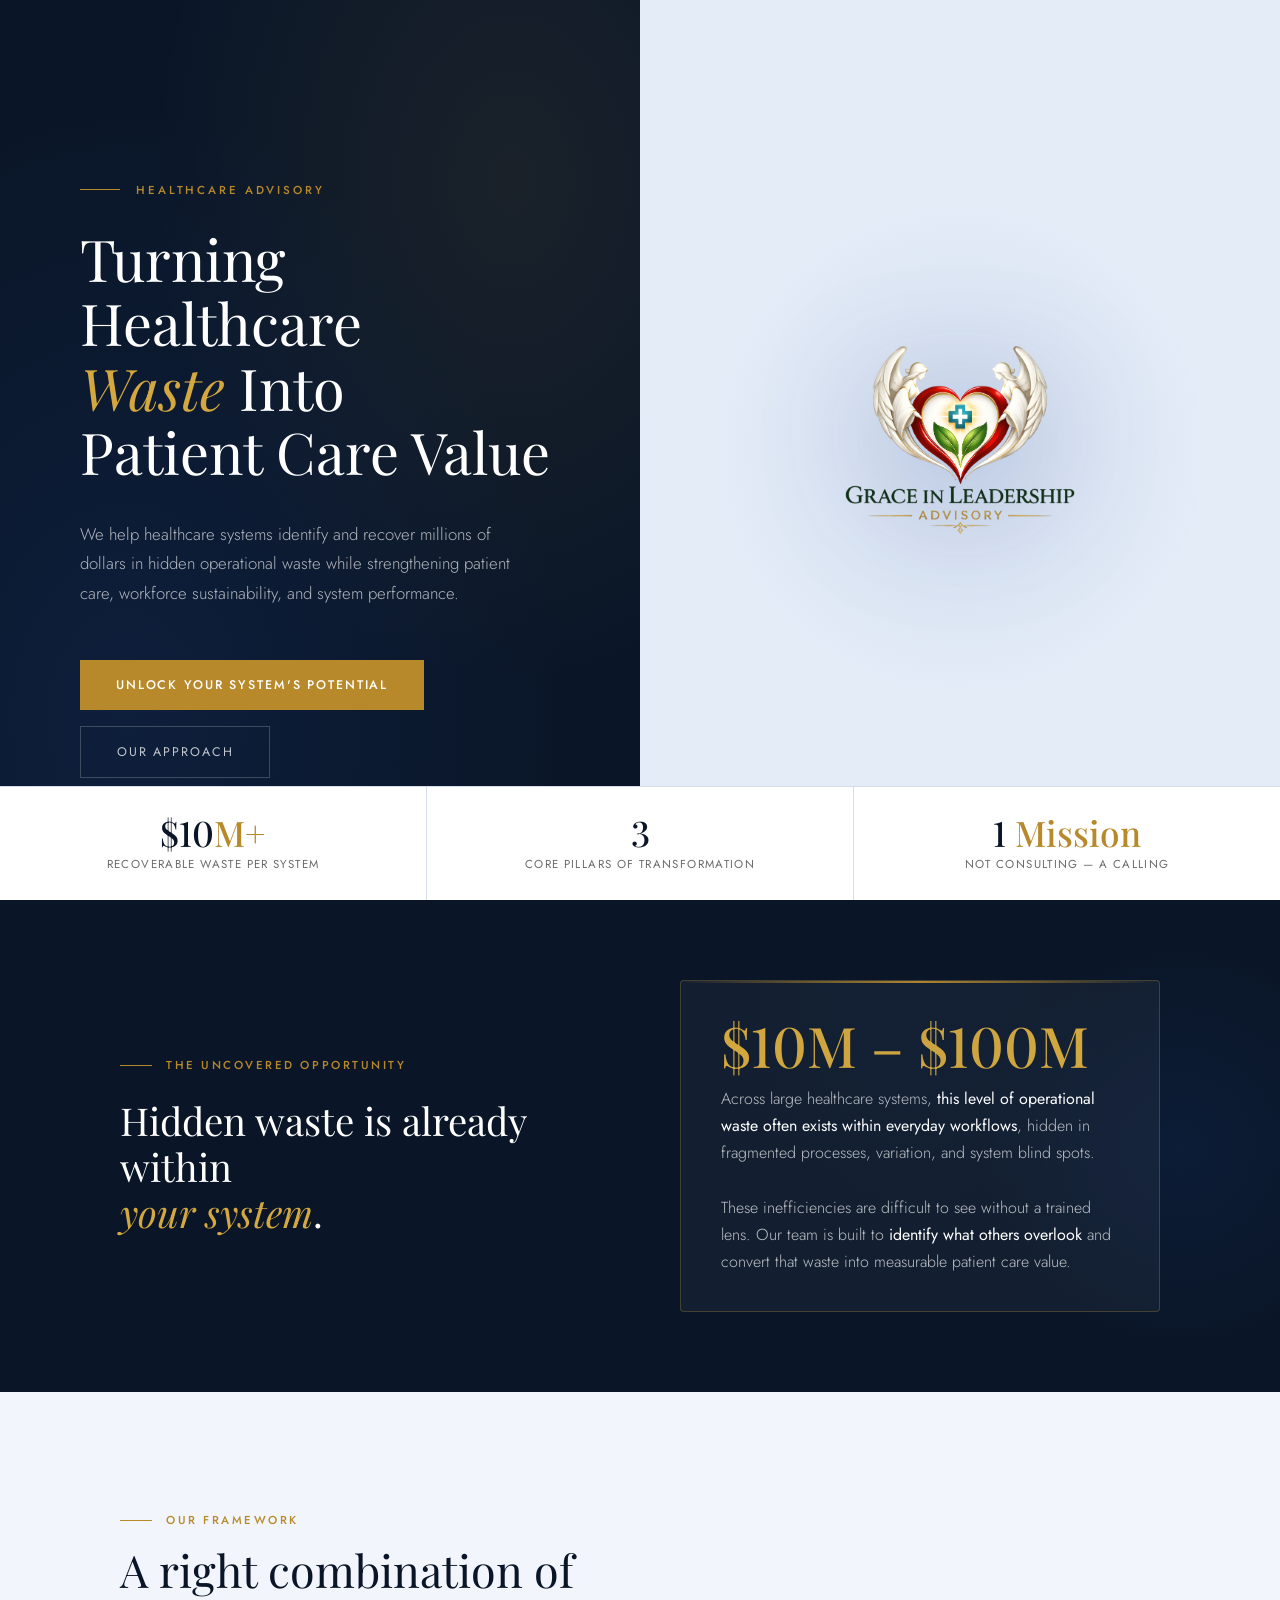
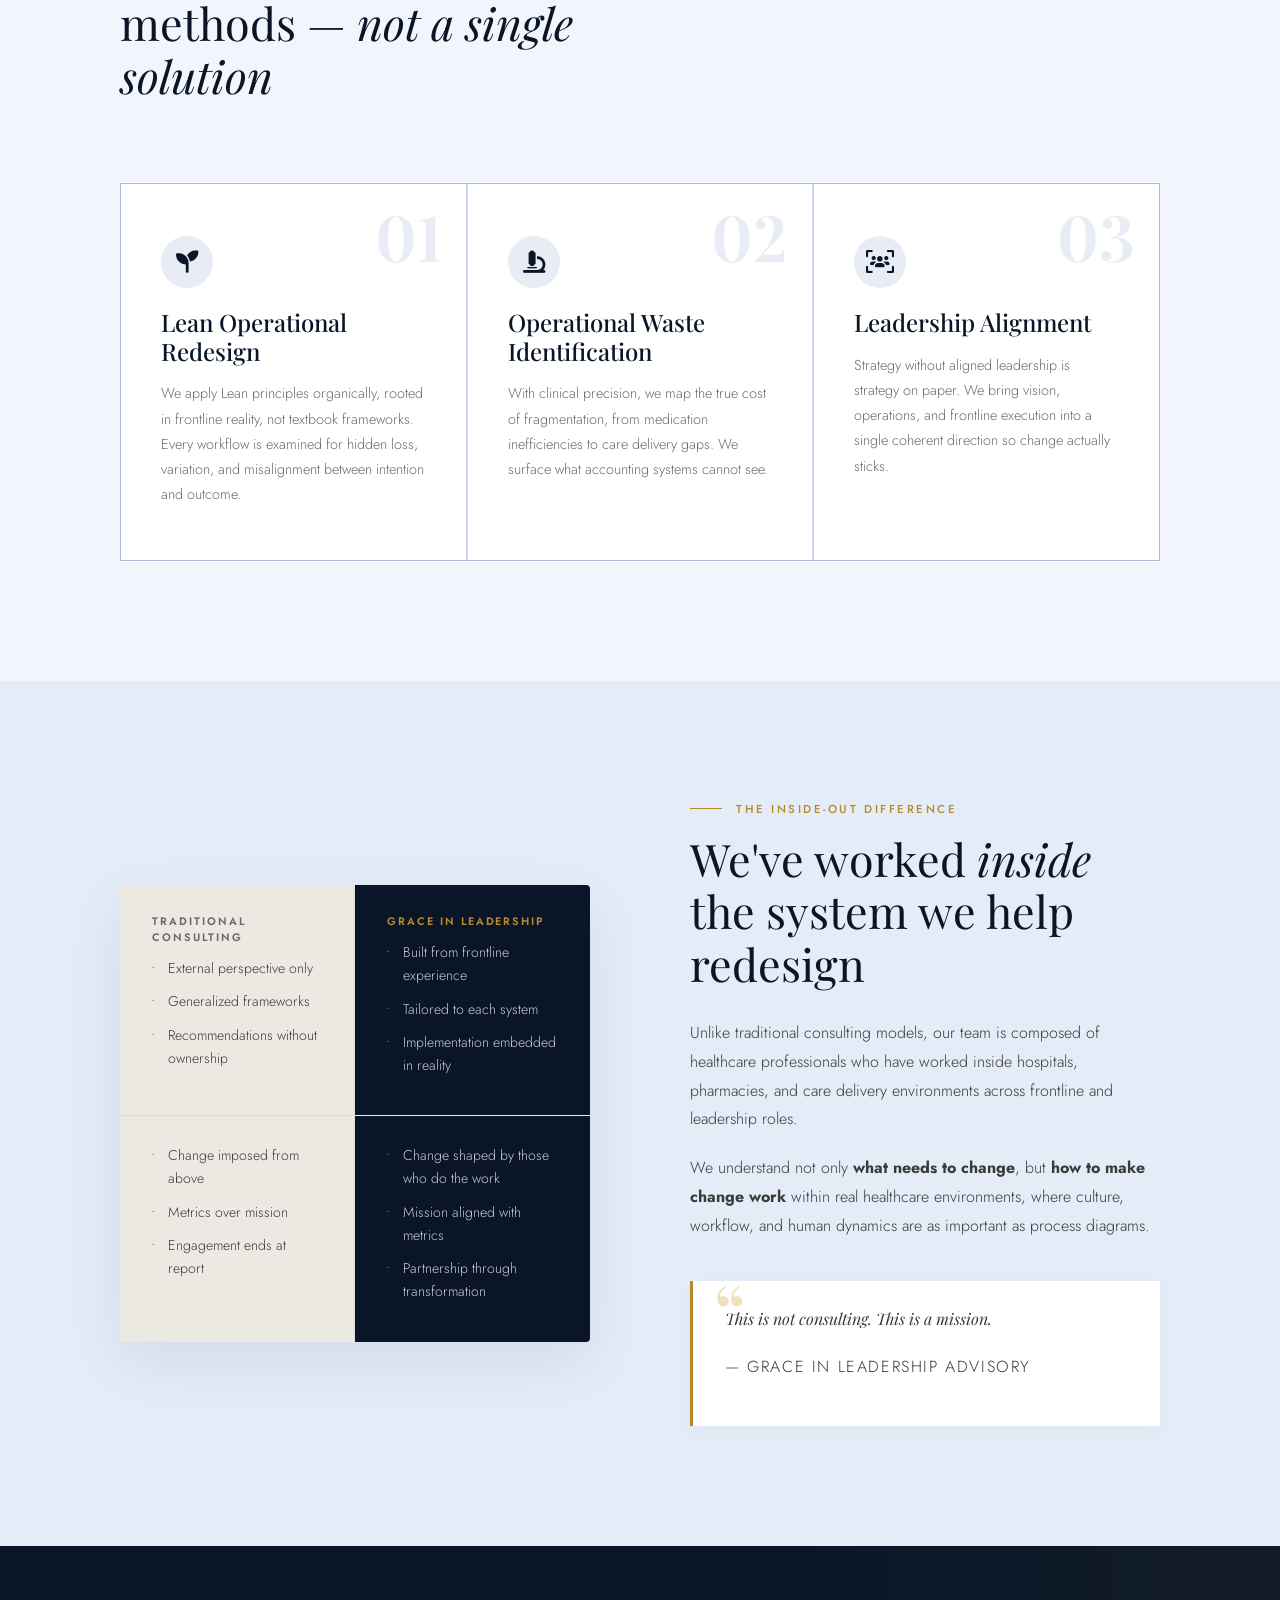
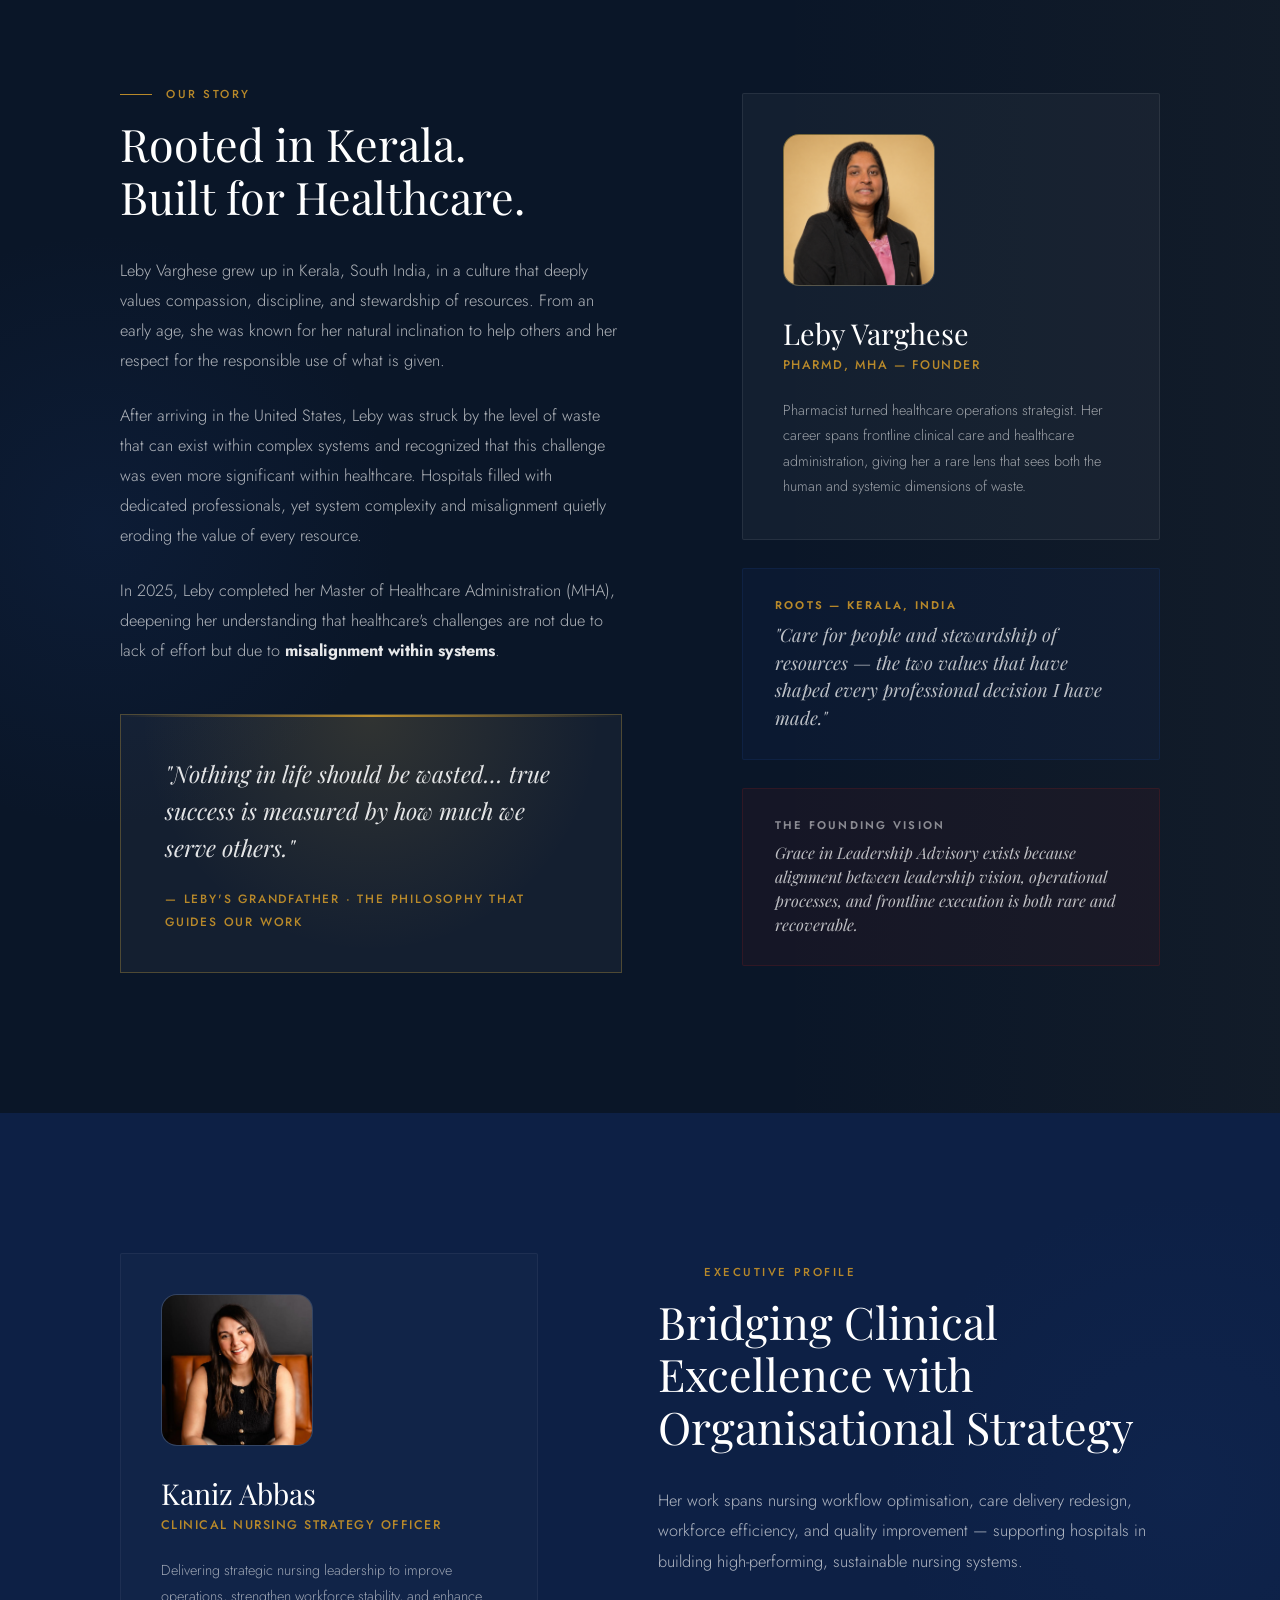
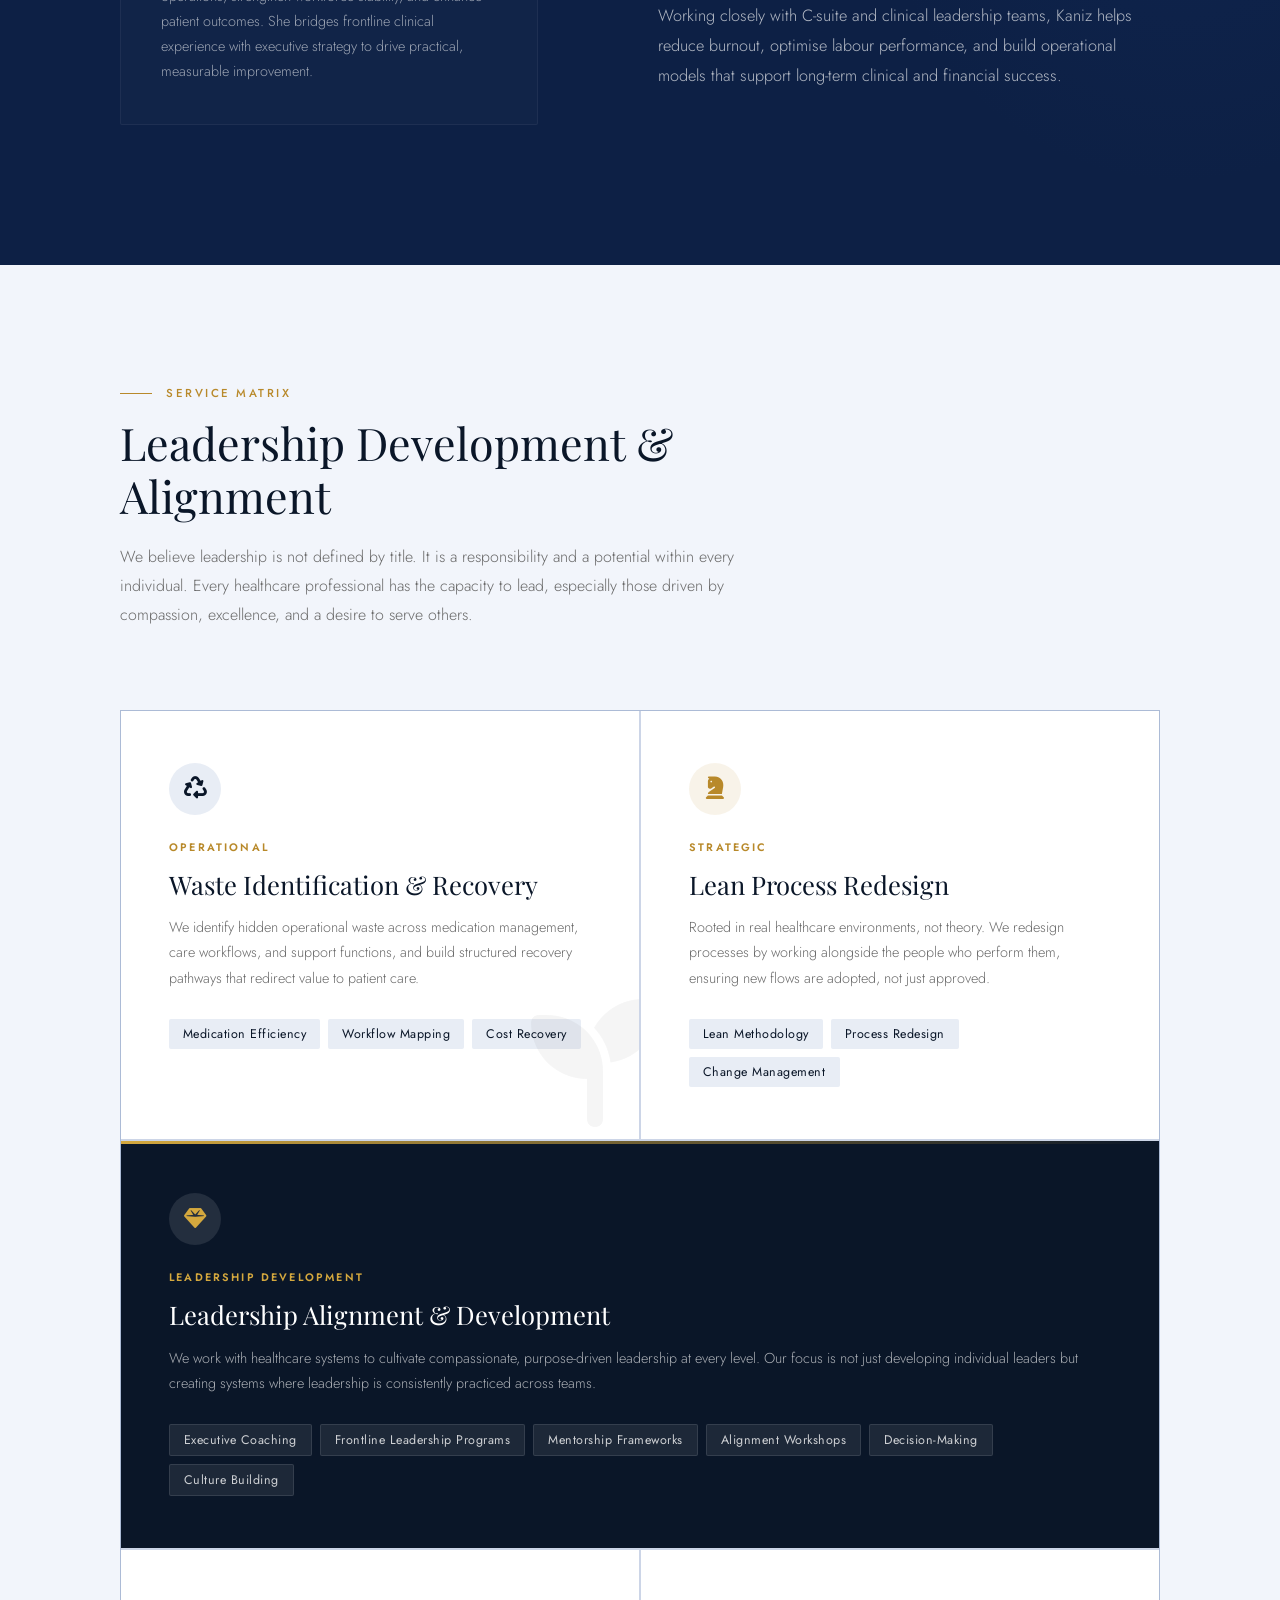
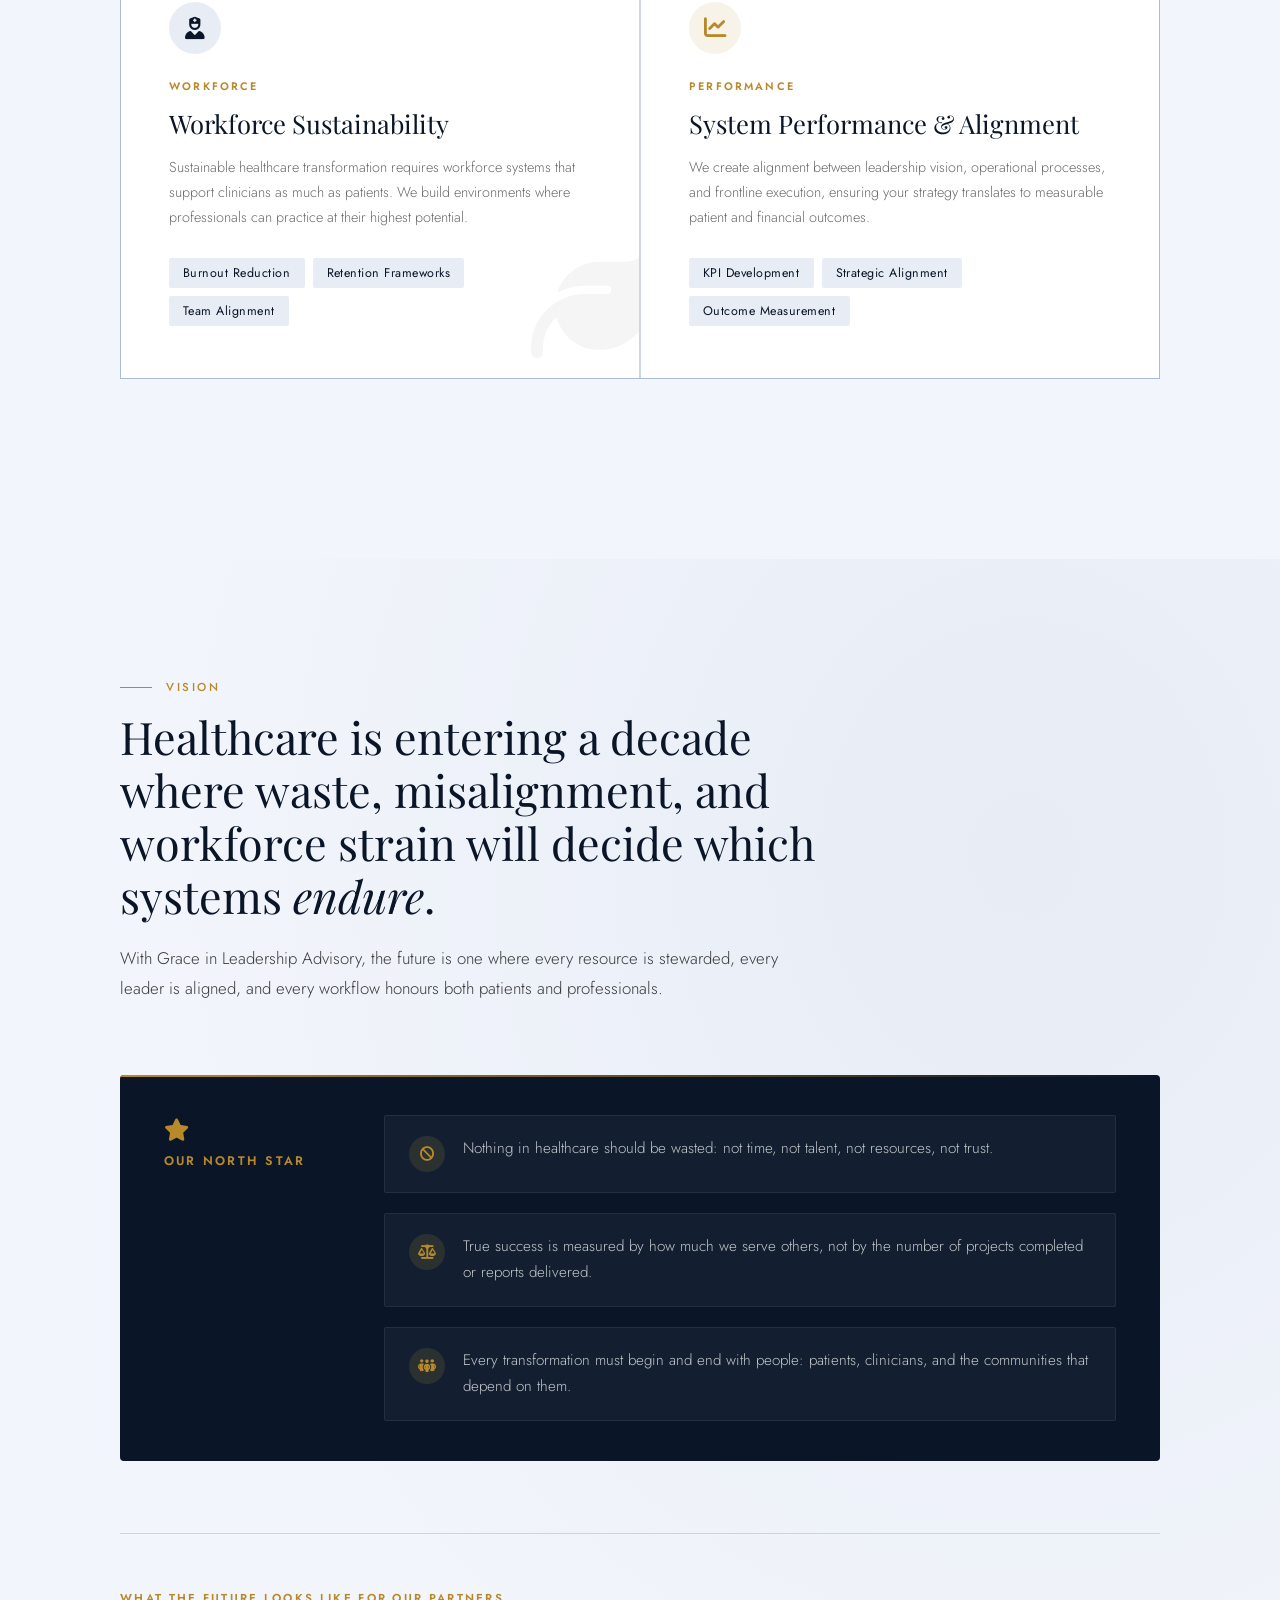
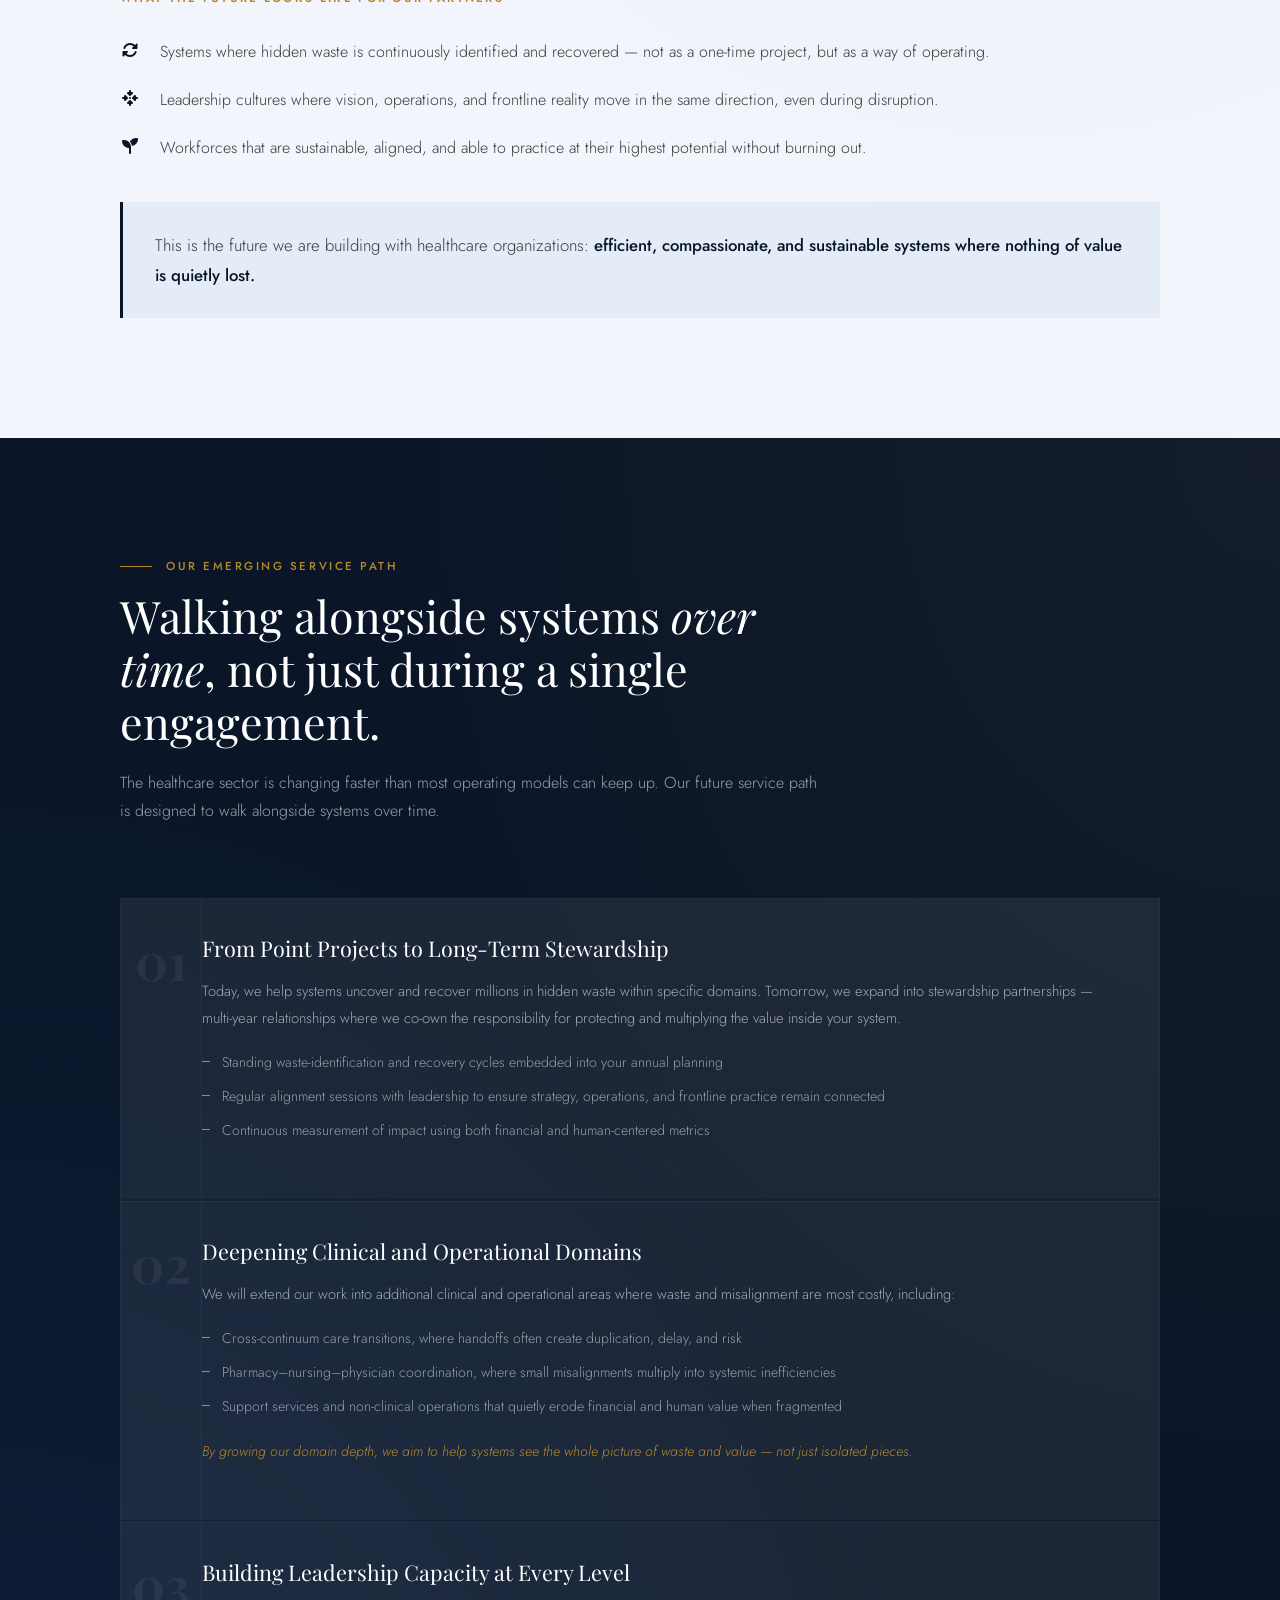
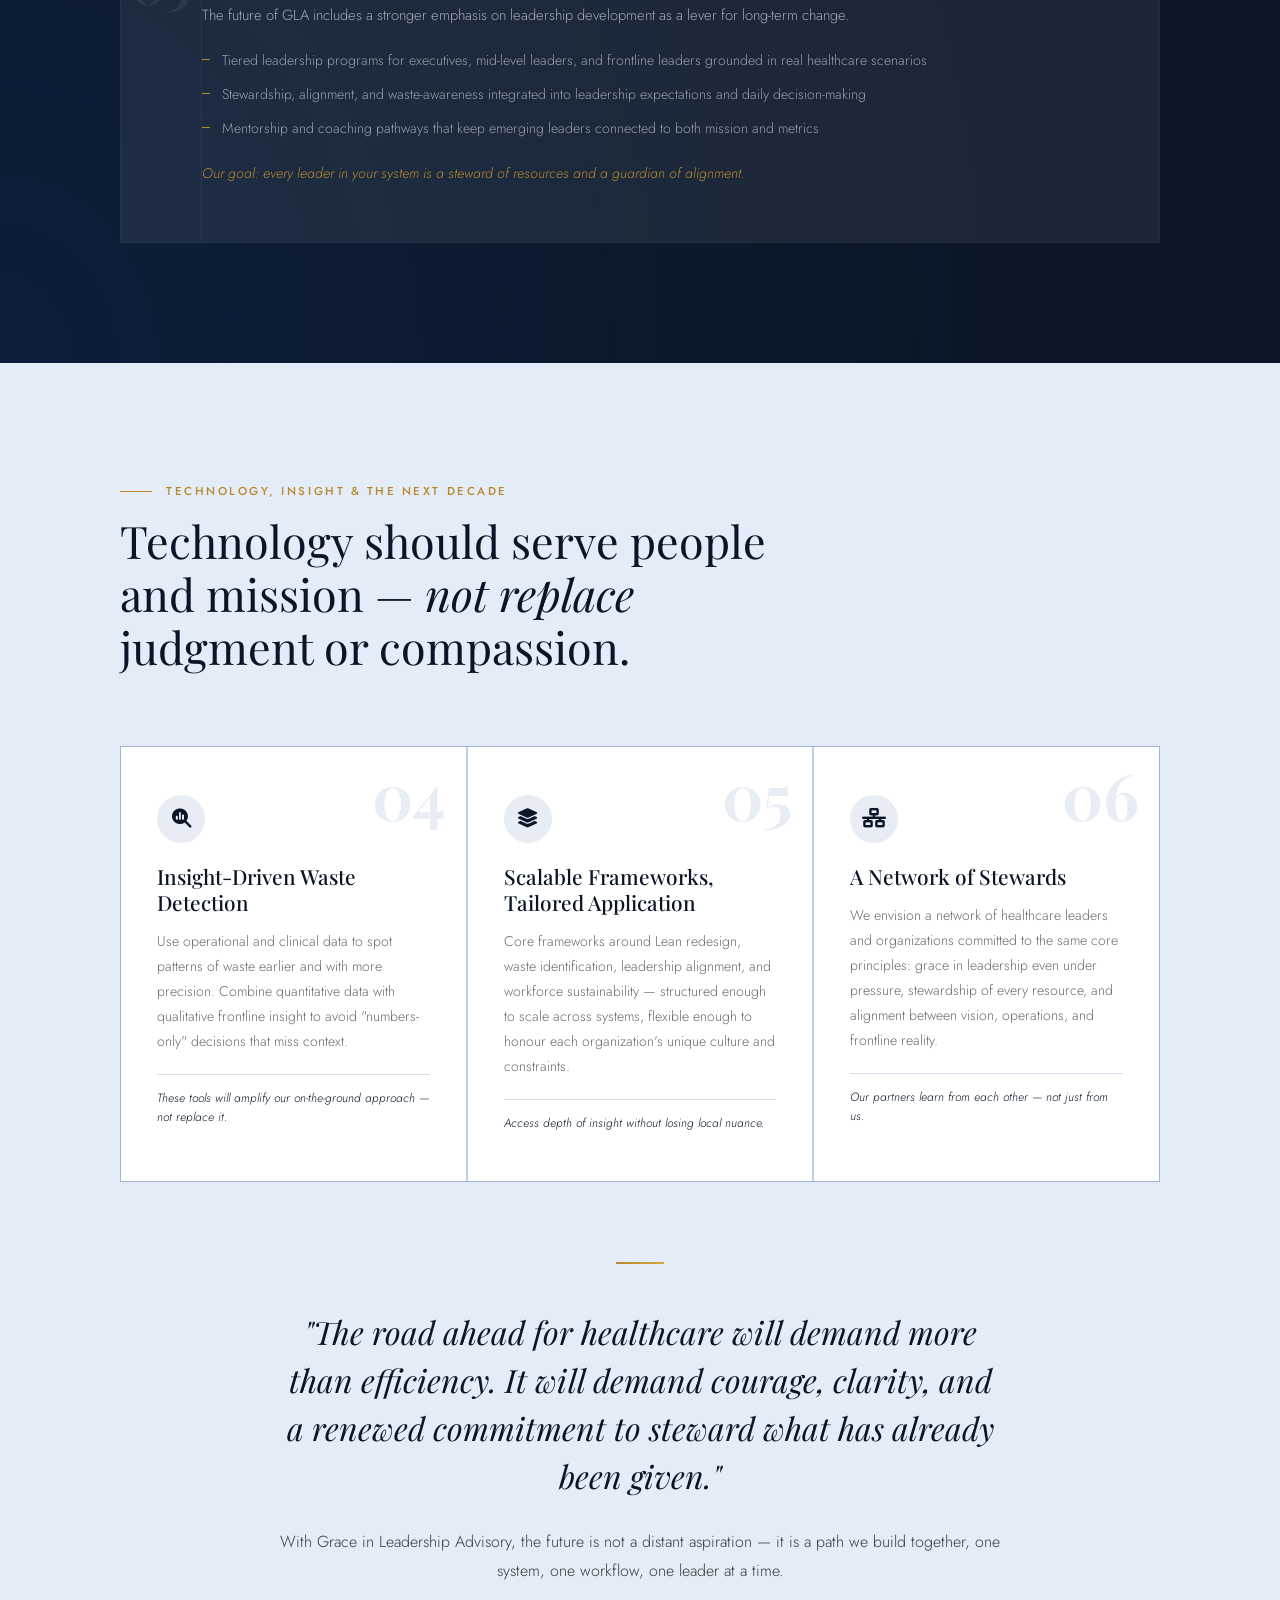
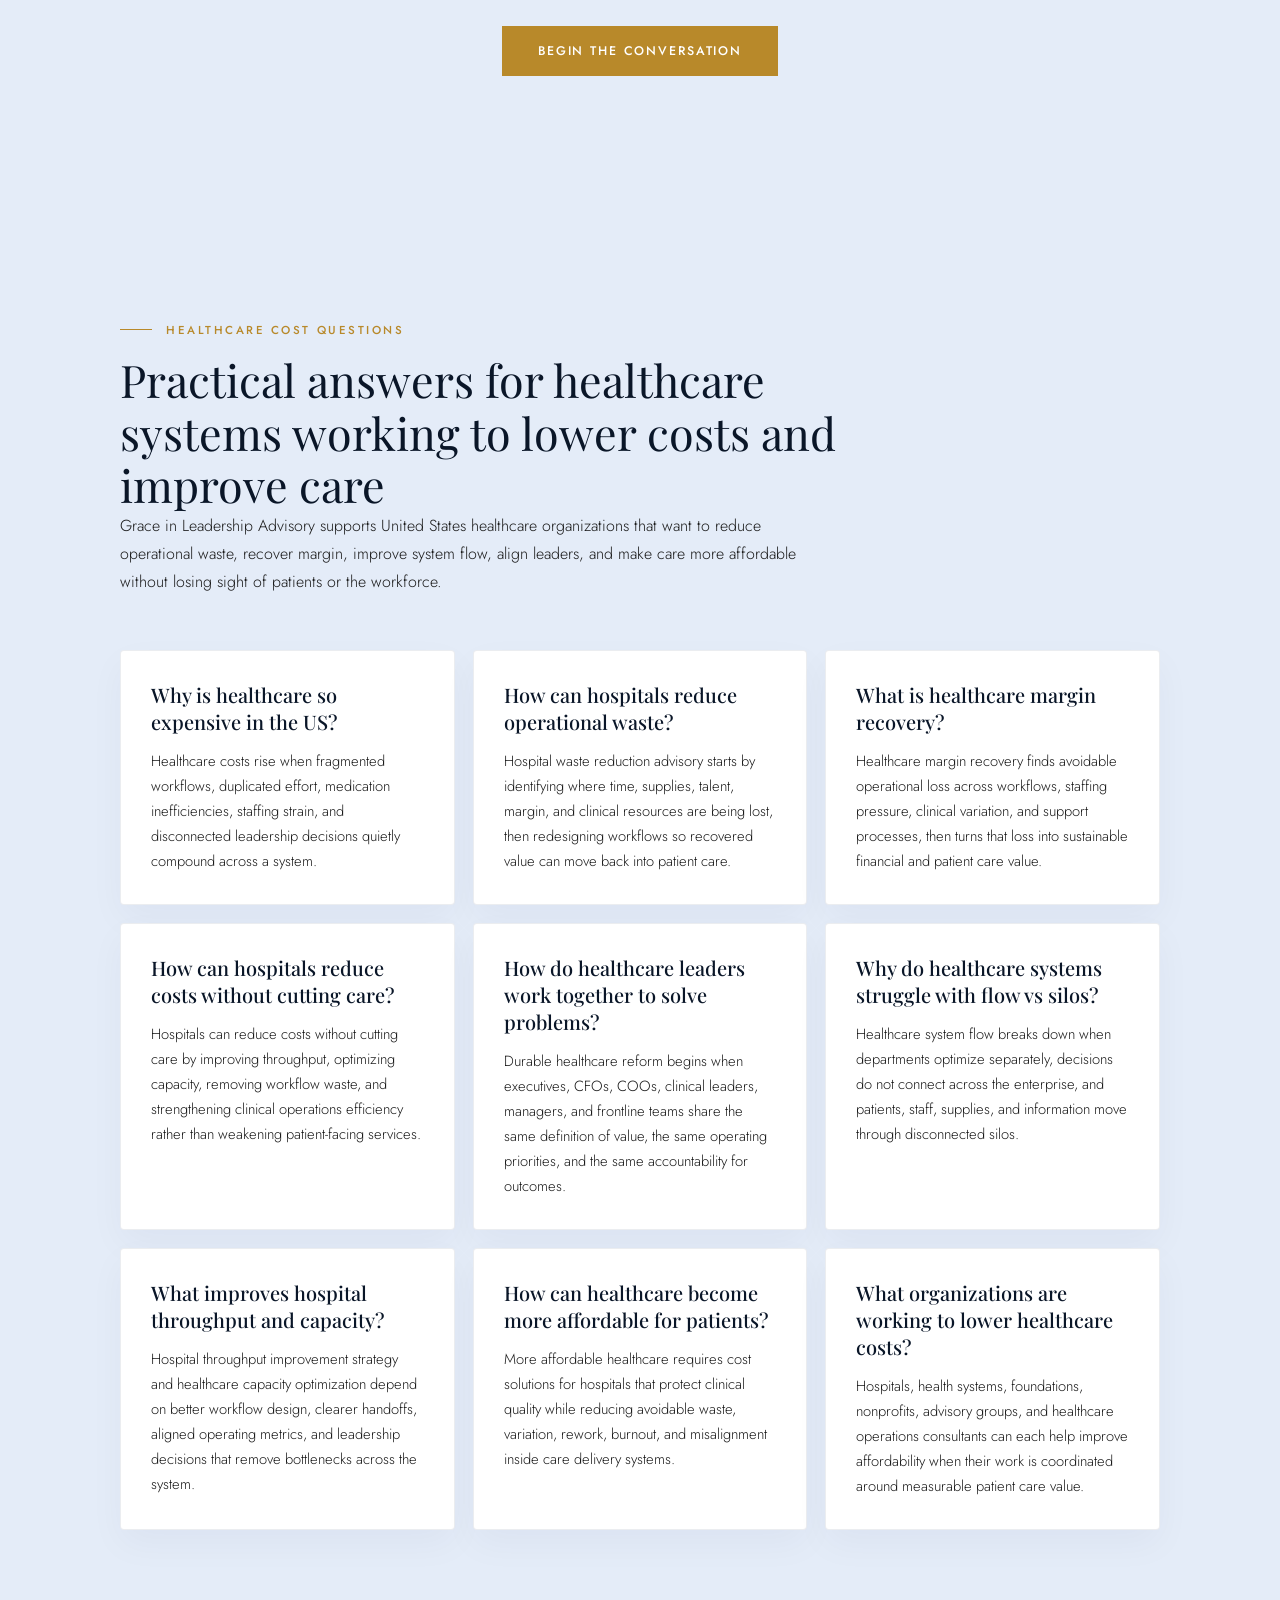
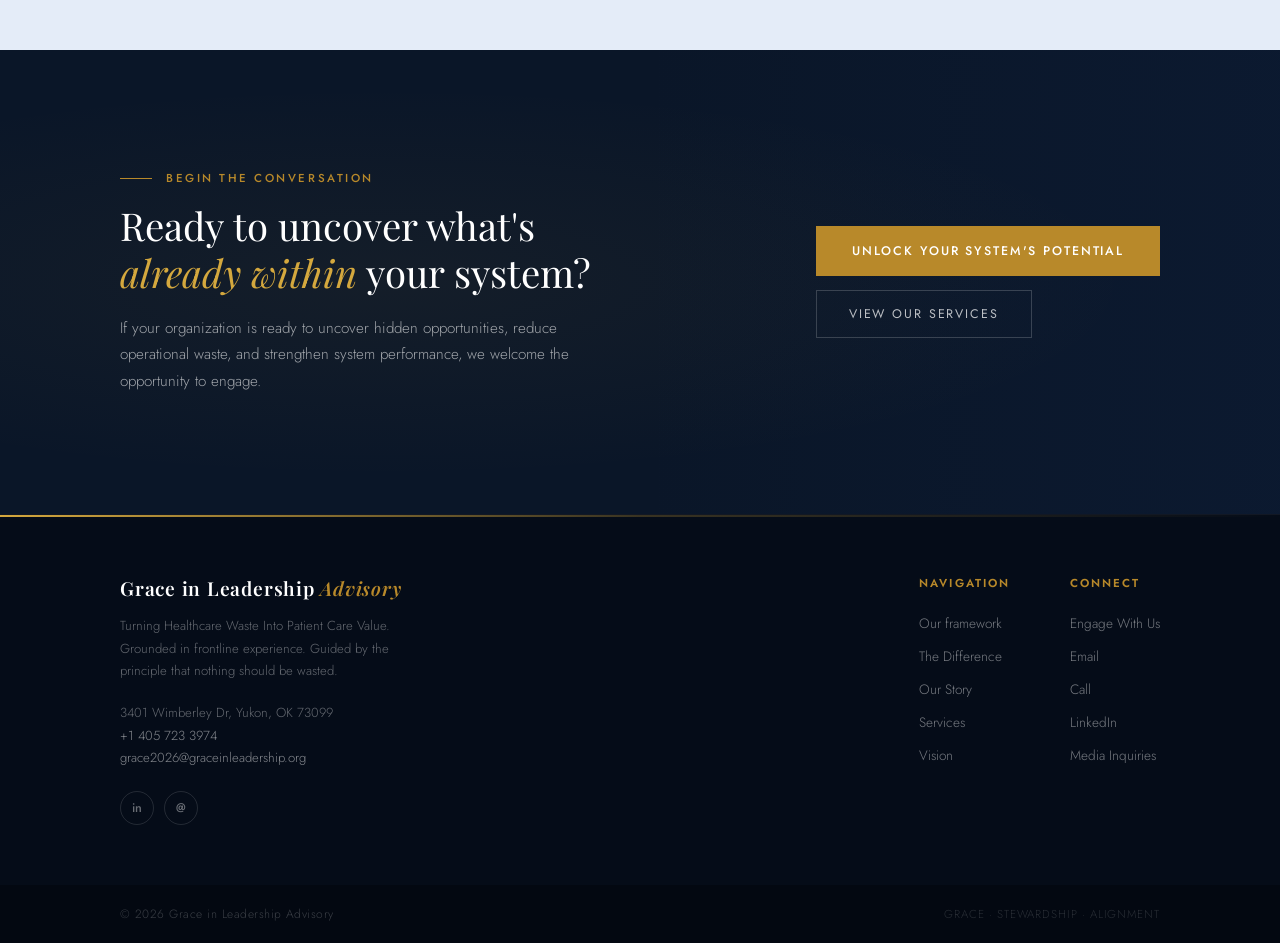
==== commit d58c090a: "kaniz profile" ====
--- a/index.html
+++ b/index.html
@@ -4,13 +4,162 @@
 <head>
   <meta charset="UTF-8">
   <meta name="viewport" content="width=device-width, initial-scale=1.0">
-  <title>Grace in Leadership Advisory</title>
+  <title>Healthcare Operations &amp; Leadership Advisory | Grace in Leadership Advisory</title>
+  <meta name="description" content="Grace in Leadership Advisory helps healthcare systems reduce operational waste, recover margin, improve workflow, align leaders, and convert hidden inefficiency into patient care value.">
+  <meta name="robots" content="index, follow">
+  <meta name="author" content="Grace in Leadership Advisory">
+  <meta name="keywords" content="healthcare operational waste, healthcare margin recovery, healthcare system flow vs silos, enterprise value recovery healthcare, healthcare operational alignment, reduce hospital costs without cutting care, healthcare capacity optimization, hospital throughput improvement strategy, healthcare workflow optimization, clinical operations efficiency healthcare, healthcare operations consultant, hospital waste reduction advisory, why is healthcare so expensive in the US, how to fix the US healthcare system, organizations working to lower healthcare costs, healthcare leaders working together to solve problems, healthcare cost solutions for hospitals, how to make healthcare more affordable, better healthcare for patients in America">
+  <meta name="theme-color" content="#0f3d2e">
+  <link rel="canonical" href="https://graceinleadership.org/">
+  <link rel="icon" href="favicon.ico" sizes="any">
+  <link rel="icon" type="image/png" sizes="32x32" href="public/favicon-32x32.png">
+  <link rel="icon" type="image/png" sizes="192x192" href="public/icon-192.png">
+  <link rel="apple-touch-icon" sizes="180x180" href="public/apple-touch-icon.png">
+  <meta property="og:type" content="website">
+  <meta property="og:site_name" content="Grace in Leadership Advisory">
+  <meta property="og:title" content="Healthcare Operations &amp; Leadership Advisory | Grace in Leadership Advisory">
+  <meta property="og:description" content="Recover hidden operational waste, improve healthcare system flow, strengthen leadership alignment, and turn system inefficiency into measurable patient care value.">
+  <meta property="og:url" content="https://graceinleadership.org/">
+  <meta property="og:image" content="https://graceinleadership.org/public/image.png">
+  <meta property="og:image:width" content="919">
+  <meta property="og:image:height" content="611">
+  <meta property="og:image:alt" content="Grace in Leadership Advisory logo">
+  <meta name="twitter:card" content="summary_large_image">
+  <meta name="twitter:title" content="Healthcare Operations &amp; Leadership Advisory | Grace in Leadership Advisory">
+  <meta name="twitter:description" content="Healthcare advisory for margin recovery, operational waste reduction, workflow optimization, leadership alignment, and workforce sustainability.">
+  <meta name="twitter:image" content="https://graceinleadership.org/public/image.png">
+  <link rel="preconnect" href="https://fonts.googleapis.com">
+  <link rel="preconnect" href="https://fonts.gstatic.com" crossorigin>
+  <link rel="preconnect" href="https://cdnjs.cloudflare.com" crossorigin>
   <link
   href="https://fonts.googleapis.com/css2?family=Playfair+Display:ital,wght@0,400;0,500;0,600;0,700;1,400;1,600&family=Jost:wght@300;400;500;600&display=swap"
   rel="stylesheet">
   <link rel="stylesheet" href="https://cdnjs.cloudflare.com/ajax/libs/font-awesome/6.4.0/css/all.min.css">
   <link rel="canonical" href="https://graceinleadership.org/" />
   <link rel="stylesheet" href="styles.css">
+  <script type="application/ld+json">
+    {
+      "@context": "https://schema.org",
+      "@type": "ProfessionalService",
+      "@id": "https://graceinleadership.org/#organization",
+      "name": "Grace in Leadership Advisory",
+      "url": "https://graceinleadership.org/",
+      "logo": "https://graceinleadership.org/public/image.png",
+      "image": "https://graceinleadership.org/public/image.png",
+      "description": "Grace in Leadership Advisory helps healthcare systems identify and recover hidden operational waste while strengthening patient care, workforce sustainability, leadership alignment, and system performance.",
+      "slogan": "Turning Healthcare Waste Into Patient Care Value",
+      "email": "grace2026@graceinleadership.org",
+      "telephone": "+1-405-723-3974",
+      "address": {
+        "@type": "PostalAddress",
+        "streetAddress": "3401 Wimberley Dr",
+        "addressLocality": "Yukon",
+        "addressRegion": "OK",
+        "postalCode": "73099",
+        "addressCountry": "US"
+      },
+      "contactPoint": {
+        "@type": "ContactPoint",
+        "telephone": "+1-405-723-3974",
+        "email": "grace2026@graceinleadership.org",
+        "contactType": "customer service",
+        "areaServed": "US",
+        "availableLanguage": "English"
+      },
+      "founder": {
+        "@type": "Person",
+        "name": "Leby Varghese",
+        "honorificSuffix": "PharmD, MHA",
+        "jobTitle": "Founder",
+        "image": "https://graceinleadership.org/public/leby.png",
+        "sameAs": "https://www.linkedin.com/in/leby-varghese-140a8782/"
+      },
+      "sameAs": [
+        "https://www.linkedin.com/in/leby-varghese-140a8782/"
+      ],
+      "areaServed": "United States",
+      "serviceType": [
+        "Healthcare operations advisory",
+        "Healthcare margin recovery",
+        "Operational waste identification and recovery",
+        "Lean process redesign",
+        "Healthcare workflow optimization",
+        "Healthcare capacity optimization",
+        "Hospital throughput improvement strategy",
+        "Clinical operations efficiency",
+        "Leadership alignment and development",
+        "Workforce sustainability",
+        "Healthcare system performance alignment"
+      ],
+      "knowsAbout": [
+        "Healthcare operations consulting",
+        "Healthcare operational waste",
+        "Healthcare margin recovery",
+        "Healthcare system flow vs silos",
+        "Enterprise value recovery healthcare",
+        "Healthcare operational alignment",
+        "Reduce hospital costs without cutting care",
+        "Healthcare capacity optimization",
+        "Hospital throughput improvement strategy",
+        "Healthcare workflow optimization",
+        "Clinical operations efficiency healthcare",
+        "Hospital waste reduction advisory",
+        "Healthcare affordability",
+        "Healthcare cost solutions for hospitals",
+        "Patient care value",
+        "United States healthcare system improvement",
+        "Healthcare leadership collaboration"
+      ]
+    }
+  </script>
+  <script type="application/ld+json">
+    {
+      "@context": "https://schema.org",
+      "@type": "FAQPage",
+      "mainEntity": [
+        {
+          "@type": "Question",
+          "name": "Why is healthcare so expensive in the US?",
+          "acceptedAnswer": {
+            "@type": "Answer",
+            "text": "Healthcare costs rise when fragmented workflows, duplicated effort, medication inefficiencies, staffing strain, and disconnected leadership decisions quietly compound across a system."
+          }
+        },
+        {
+          "@type": "Question",
+          "name": "How can hospitals reduce operational waste?",
+          "acceptedAnswer": {
+            "@type": "Answer",
+            "text": "Hospital waste reduction advisory starts by identifying where time, supplies, talent, margin, and clinical resources are being lost, then redesigning workflows so recovered value can move back into patient care."
+          }
+        },
+        {
+          "@type": "Question",
+          "name": "How can hospitals reduce costs without cutting care?",
+          "acceptedAnswer": {
+            "@type": "Answer",
+            "text": "Hospitals can reduce costs without cutting care by improving throughput, optimizing capacity, removing workflow waste, aligning clinical operations, and recovering enterprise value already trapped inside fragmented systems."
+          }
+        },
+        {
+          "@type": "Question",
+          "name": "What is healthcare margin recovery?",
+          "acceptedAnswer": {
+            "@type": "Answer",
+            "text": "Healthcare margin recovery is the disciplined work of finding avoidable operational loss, redesigning system flow, and converting hidden waste into sustainable financial and patient care value."
+          }
+        },
+        {
+          "@type": "Question",
+          "name": "How can healthcare become more affordable for patients?",
+          "acceptedAnswer": {
+            "@type": "Answer",
+            "text": "More affordable healthcare requires cost solutions for hospitals that protect clinical quality while reducing avoidable waste, variation, rework, burnout, and misalignment inside care delivery systems."
+          }
+        }
+      ]
+    }
+  </script>
 </head>
 
 <body>
@@ -49,7 +198,7 @@
 
     <div class="hero-right">
       <div class="logo-display">
-        <img src="public/image.png" alt="Grace in Leadership Advisory Logo">
+        <img src="public/image.png" alt="Grace in Leadership Advisory Logo" width="919" height="611" fetchpriority="high" decoding="async">
       </div>
     </div>
 
@@ -64,7 +213,7 @@
       </div>
       <div class="stat-item">
         <span class="stat-num" id="stat-mission">0<span> Mission</span></span>
-        <span class="stat-label">Not Consulting — A Calling</span>
+        <span class="stat-label">Not Consulting &mdash; A Calling</span>
       </div>
     </div>
   </section>
@@ -76,7 +225,7 @@
       <h2>Hidden waste is already within<br><em>your system</em>.</h2>
     </div>
     <div class="glow-card">
-      <div class="glow-amount">$10M – $100M</div>
+      <div class="glow-amount">$10M &ndash; $100M</div>
       <p class="glow-desc">
         Across large healthcare systems, <strong>this level of operational waste often exists within everyday
           workflows</strong>, hidden in fragmented processes, variation, and system blind spots.<br><br>
@@ -90,7 +239,7 @@
   <section class="methodology" id="methodology">
     <div class="method-header">
       <div class="section-eyebrow">Our Framework</div>
-      <h2 class="section-title">A right combination of methods — <em>not a single solution</em></h2>
+      <h2 class="section-title">A right combination of methods &mdash; <em>not a single solution</em></h2>
     </div>
 
     <div class="method-grid">
@@ -175,7 +324,7 @@
         diagrams.</p>
       <div class="quote-block">
         <p class="quote-text">This is not consulting. This is a mission.</p>
-        <p class="quote-attr">— Grace in Leadership Advisory</p>
+        <p class="quote-attr">&mdash; Grace in Leadership Advisory</p>
       </div>
     </div>
   </section>
@@ -198,9 +347,9 @@
             style="color:rgba(255,255,255,0.9)">misalignment within systems</strong>.</p>
 
         <div class="grandfather-quote">
-          <blockquote>"Nothing in life should be wasted… true success is measured by how much we serve others."
+          <blockquote>"Nothing in life should be wasted&hellip; true success is measured by how much we serve others."
           </blockquote>
-          <cite>— Leby's Grandfather · The Philosophy That Guides Our Work</cite>
+          <cite>&mdash; Leby's Grandfather &middot; The Philosophy That Guides Our Work</cite>
         </div>
       </div>
 
@@ -208,11 +357,11 @@
         <div class="founder-card">
           <div
             style="width:152px;height:152px;margin-bottom:28px;border-radius:16px;padding:1px;background:linear-gradient(135deg,rgba(212,168,62,0.55),rgba(255,255,255,0.18));">
-            <img src="public/leby.png" alt="Leby Varghese, Founder"
+            <img src="public/leby.png" alt="Leby Varghese, PharmD, MHA, founder of Grace in Leadership Advisory" width="1254" height="1254" loading="lazy" decoding="async"
               style="width:100%;height:100%;border-radius:15px;object-fit:cover;object-position:center top;display:block;">
           </div>
           <div class="founder-name">Leby Varghese</div>
-          <div class="founder-title">PharmD, MHA — Founder</div>
+          <div class="founder-title">PharmD, MHA &mdash; Founder</div>
           <p class="founder-bio">Pharmacist turned healthcare operations strategist. Her career spans frontline clinical
             care and healthcare administration, giving her a rare lens that sees both the human and systemic dimensions
             of waste.</p>
@@ -221,8 +370,8 @@
 
 
         <div class="founder-kerala">
-          <div class="kerala-label">Roots — Kerala, India</div>
-          <div class="kerala-text">"Care for people and stewardship of resources — the two values that have shaped every
+          <div class="kerala-label">Roots &mdash; Kerala, India</div>
+          <div class="kerala-text">"Care for people and stewardship of resources &mdash; the two values that have shaped every
             professional decision I have made."</div>
         </div>
 
@@ -377,7 +526,7 @@
         <div class="future-outcome-list">
           <div class="future-outcome-item">
             <i class="fa-solid fa-rotate"></i>
-            <span>Systems where hidden waste is continuously identified and recovered — not as a one-time project, but as a way of operating.</span>
+            <span>Systems where hidden waste is continuously identified and recovered &mdash; not as a one-time project, but as a way of operating.</span>
           </div>
           <div class="future-outcome-item">
             <i class="fa-solid fa-arrows-to-dot"></i>
@@ -407,7 +556,7 @@
           <div class="emerging-num">01</div>
           <div class="emerging-card-content">
             <h3>From Point Projects to Long-Term Stewardship</h3>
-            <p>Today, we help systems uncover and recover millions in hidden waste within specific domains. Tomorrow, we expand into stewardship partnerships — multi-year relationships where we co-own the responsibility for protecting and multiplying the value inside your system.</p>
+            <p>Today, we help systems uncover and recover millions in hidden waste within specific domains. Tomorrow, we expand into stewardship partnerships &mdash; multi-year relationships where we co-own the responsibility for protecting and multiplying the value inside your system.</p>
             <ul class="emerging-list">
               <li>Standing waste-identification and recovery cycles embedded into your annual planning</li>
               <li>Regular alignment sessions with leadership to ensure strategy, operations, and frontline practice remain connected</li>
@@ -423,10 +572,10 @@
             <p>We will extend our work into additional clinical and operational areas where waste and misalignment are most costly, including:</p>
             <ul class="emerging-list">
               <li>Cross-continuum care transitions, where handoffs often create duplication, delay, and risk</li>
-              <li>Pharmacy–nursing–physician coordination, where small misalignments multiply into systemic inefficiencies</li>
+              <li>Pharmacy&ndash;nursing&ndash;physician coordination, where small misalignments multiply into systemic inefficiencies</li>
               <li>Support services and non-clinical operations that quietly erode financial and human value when fragmented</li>
             </ul>
-            <p class="emerging-note">By growing our domain depth, we aim to help systems see the whole picture of waste and value — not just isolated pieces.</p>
+            <p class="emerging-note">By growing our domain depth, we aim to help systems see the whole picture of waste and value &mdash; not just isolated pieces.</p>
           </div>
         </div>
 
@@ -453,7 +602,7 @@
     <div class="tech-decade-inner">
       <div class="tech-header">
         <div class="section-eyebrow">Technology, Insight &amp; the Next Decade</div>
-        <h2 class="section-title">Technology should serve people and mission — <em>not replace</em> judgment or compassion.</h2>
+        <h2 class="section-title">Technology should serve people and mission &mdash; <em>not replace</em> judgment or compassion.</h2>
       </div>
       <div class="tech-grid">
 
@@ -462,14 +611,14 @@
           <div class="tech-icon-wrap"><i class="fa-solid fa-magnifying-glass-chart"></i></div>
           <h3 class="tech-card-title">Insight-Driven Waste Detection</h3>
           <p class="tech-card-text">Use operational and clinical data to spot patterns of waste earlier and with more precision. Combine quantitative data with qualitative frontline insight to avoid "numbers-only" decisions that miss context.</p>
-          <div class="tech-card-tag">These tools will amplify our on-the-ground approach — not replace it.</div>
+          <div class="tech-card-tag">These tools will amplify our on-the-ground approach &mdash; not replace it.</div>
         </div>
 
         <div class="tech-card">
           <div class="tech-card-num">05</div>
           <div class="tech-icon-wrap"><i class="fa-solid fa-layer-group"></i></div>
           <h3 class="tech-card-title">Scalable Frameworks, Tailored Application</h3>
-          <p class="tech-card-text">Core frameworks around Lean redesign, waste identification, leadership alignment, and workforce sustainability — structured enough to scale across systems, flexible enough to honour each organization's unique culture and constraints.</p>
+          <p class="tech-card-text">Core frameworks around Lean redesign, waste identification, leadership alignment, and workforce sustainability &mdash; structured enough to scale across systems, flexible enough to honour each organization's unique culture and constraints.</p>
           <div class="tech-card-tag">Access depth of insight without losing local nuance.</div>
         </div>
 
@@ -478,7 +627,7 @@
           <div class="tech-icon-wrap"><i class="fa-solid fa-network-wired"></i></div>
           <h3 class="tech-card-title">A Network of Stewards</h3>
           <p class="tech-card-text">We envision a network of healthcare leaders and organizations committed to the same core principles: grace in leadership even under pressure, stewardship of every resource, and alignment between vision, operations, and frontline reality.</p>
-          <div class="tech-card-tag">Our partners learn from each other — not just from us.</div>
+          <div class="tech-card-tag">Our partners learn from each other &mdash; not just from us.</div>
         </div>
 
       </div>
@@ -489,7 +638,7 @@
         <blockquote class="future-closing-quote">
           "The road ahead for healthcare will demand more than efficiency. It will demand courage, clarity, and a renewed commitment to steward what has already been given."
         </blockquote>
-        <p class="future-closing-sub">With Grace in Leadership Advisory, the future is not a distant aspiration — it is a path we build together, one system, one workflow, one leader at a time.</p>
+        <p class="future-closing-sub">With Grace in Leadership Advisory, the future is not a distant aspiration &mdash; it is a path we build together, one system, one workflow, one leader at a time.</p>
         <a href="#contact" class="btn-primary future-closing-cta">Begin the Conversation</a>
       </div>
     </div>
@@ -508,7 +657,7 @@
           <i class="fa-solid fa-star"></i><i class="fa-solid fa-star"></i><i class="fa-solid fa-star"></i><i
             class="fa-solid fa-star"></i><i class="fa-solid fa-star"></i>
         </div>
-        <p class="testimonial-quote">"Leby brought a perspective we had never encountered before — someone who
+        <p class="testimonial-quote">"Leby brought a perspective we had never encountered before &mdash; someone who
           understood both the clinical floor and the boardroom. Within months, our pharmacy workflow inefficiencies were
           visible, quantified, and on their way to being solved."</p>
         <div class="testimonial-author">
@@ -526,7 +675,7 @@
             class="fa-solid fa-star"></i><i class="fa-solid fa-star"></i>
         </div>
         <p class="testimonial-quote">"This is not a consulting firm that hands you a report and disappears. Grace in
-          Leadership stayed with us through implementation, through resistance, through real change. That is rare — and
+          Leadership stayed with us through implementation, through resistance, through real change. That is rare &mdash; and
           it made all the difference."</p>
         <div class="testimonial-author">
           <div class="testimonial-avatar">DR</div>
@@ -542,7 +691,7 @@
           <i class="fa-solid fa-star"></i><i class="fa-solid fa-star"></i><i class="fa-solid fa-star"></i><i
             class="fa-solid fa-star"></i><i class="fa-solid fa-star-half-stroke"></i>
         </div>
-        <p class="testimonial-quote">"Our leadership team was misaligned for years — different priorities, different
+        <p class="testimonial-quote">"Our leadership team was misaligned for years &mdash; different priorities, different
           languages, different definitions of success. Leby's work helped us find a common direction. Staff morale
           improved noticeably within the first quarter."</p>
         <div class="testimonial-author">
@@ -557,7 +706,54 @@
     </div>
   </section>
 -->
-  
+
+  <!-- SEARCH QUESTIONS -->
+  <section class="search-questions" aria-labelledby="healthcare-search-questions">
+    <div class="search-questions-header">
+      <div class="section-eyebrow">Healthcare Cost Questions</div>
+      <h2 class="section-title" id="healthcare-search-questions">Practical answers for healthcare systems working to lower costs and improve care</h2>
+      <p>Grace in Leadership Advisory supports United States healthcare organizations that want to reduce operational waste, recover margin, improve system flow, align leaders, and make care more affordable without losing sight of patients or the workforce.</p>
+    </div>
+    <div class="search-question-grid">
+      <article class="search-question-card">
+        <h3>Why is healthcare so expensive in the US?</h3>
+        <p>Healthcare costs rise when fragmented workflows, duplicated effort, medication inefficiencies, staffing strain, and disconnected leadership decisions quietly compound across a system.</p>
+      </article>
+      <article class="search-question-card">
+        <h3>How can hospitals reduce operational waste?</h3>
+        <p>Hospital waste reduction advisory starts by identifying where time, supplies, talent, margin, and clinical resources are being lost, then redesigning workflows so recovered value can move back into patient care.</p>
+      </article>
+      <article class="search-question-card">
+        <h3>What is healthcare margin recovery?</h3>
+        <p>Healthcare margin recovery finds avoidable operational loss across workflows, staffing pressure, clinical variation, and support processes, then turns that loss into sustainable financial and patient care value.</p>
+      </article>
+      <article class="search-question-card">
+        <h3>How can hospitals reduce costs without cutting care?</h3>
+        <p>Hospitals can reduce costs without cutting care by improving throughput, optimizing capacity, removing workflow waste, and strengthening clinical operations efficiency rather than weakening patient-facing services.</p>
+      </article>
+      <article class="search-question-card">
+        <h3>How do healthcare leaders work together to solve problems?</h3>
+        <p>Durable healthcare reform begins when executives, CFOs, COOs, clinical leaders, managers, and frontline teams share the same definition of value, the same operating priorities, and the same accountability for outcomes.</p>
+      </article>
+      <article class="search-question-card">
+        <h3>Why do healthcare systems struggle with flow vs silos?</h3>
+        <p>Healthcare system flow breaks down when departments optimize separately, decisions do not connect across the enterprise, and patients, staff, supplies, and information move through disconnected silos.</p>
+      </article>
+      <article class="search-question-card">
+        <h3>What improves hospital throughput and capacity?</h3>
+        <p>Hospital throughput improvement strategy and healthcare capacity optimization depend on better workflow design, clearer handoffs, aligned operating metrics, and leadership decisions that remove bottlenecks across the system.</p>
+      </article>
+      <article class="search-question-card">
+        <h3>How can healthcare become more affordable for patients?</h3>
+        <p>More affordable healthcare requires cost solutions for hospitals that protect clinical quality while reducing avoidable waste, variation, rework, burnout, and misalignment inside care delivery systems.</p>
+      </article>
+      <article class="search-question-card">
+        <h3>What organizations are working to lower healthcare costs?</h3>
+        <p>Hospitals, health systems, foundations, nonprofits, advisory groups, and healthcare operations consultants can each help improve affordability when their work is coordinated around measurable patient care value.</p>
+      </article>
+    </div>
+  </section>
+
   <!-- CTA -->
   <section class="cta-section" id="contact">
     <div class="cta-content">
@@ -567,8 +763,8 @@
         strengthen system performance, we welcome the opportunity to engage.</p>
     </div>
     <div class="cta-actions">
-      <a href="https://mail.google.com/mail/?view=cm&fs=1&to=info@graceinleadershipadvisory.com&su=Inquiry%20About%20Healthcare%20Advisory%20Services&body=Hello%20Grace%20in%20Leadership%20Advisory%2C%0A%0AI%20would%20like%20to%20learn%20more%20about%20your%20services.%0A%0AOrganization%3A%0ARole%3A%0ACurrent%20challenge%3A%0A%0AThank%20you."
-        target="_blank" rel="noopener noreferrer" class="btn-primary" style="white-space:nowrap">Unlock Your System's
+      <a href="mailto:grace2026@graceinleadership.org?subject=Inquiry%20About%20Healthcare%20Advisory%20Services&body=Hello%20Grace%20in%20Leadership%20Advisory%2C%0A%0AI%20would%20like%20to%20learn%20more%20about%20your%20services.%0A%0AOrganization%3A%0ARole%3A%0ACurrent%20challenge%3A%0A%0AThank%20you."
+        class="btn-primary" style="white-space:nowrap">Unlock Your System's
         Potential</a>
       <a href="#services" class="btn-secondary">View Our Services</a>
     </div>
@@ -581,9 +777,14 @@
       <span class="nav-logo">Grace in Leadership <span>Advisory</span></span>
       <p>Turning Healthcare Waste Into Patient Care Value. Grounded in frontline experience. Guided by the principle
         that nothing should be wasted.</p>
+      <address class="footer-contact">
+        3401 Wimberley Dr, Yukon, OK 73099<br>
+        <a href="tel:+14057233974">+1 405 723 3974</a><br>
+        <a href="mailto:grace2026@graceinleadership.org">grace2026@graceinleadership.org</a>
+      </address>
       <div class="footer-social">
-        <a href="https://www.linkedin.com/in/leby-varghese-140a8782/" target="_blank" class="social-btn" aria-label="LinkedIn">in</a>
-        <a href="mailto:info@graceinleadershipadvisory.com" class="social-btn" aria-label="Email">@</a>
+        <a href="https://www.linkedin.com/in/leby-varghese-140a8782/" target="_blank" rel="noopener noreferrer" class="social-btn" aria-label="LinkedIn">in</a>
+        <a href="mailto:grace2026@graceinleadership.org" class="social-btn" aria-label="Email">@</a>
       </div>
     </div>
     <div class="footer-col">
@@ -593,25 +794,28 @@
         <li><a href="#difference">The Difference</a></li>
         <li><a href="#about">Our Story</a></li>
         <li><a href="#services">Services</a></li>
+        <li><a href="#future">Vision</a></li>
       </ul>
     </div>
     <div class="footer-col">
       <h4>Connect</h4>
       <ul>
         <li><a href="#contact">Engage With Us</a></li>
-        <li><a href="https://www.linkedin.com/in/leby-varghese-140a8782/" target="_blank">LinkedIn</a></li>
-        <li><a href="#">Media Inquiries</a></li>
+        <li><a href="mailto:grace2026@graceinleadership.org">Email</a></li>
+        <li><a href="tel:+14057233974">Call</a></li>
+        <li><a href="https://www.linkedin.com/in/leby-varghese-140a8782/" target="_blank" rel="noopener noreferrer">LinkedIn</a></li>
+        <li><a href="mailto:grace2026@graceinleadership.org?subject=Media%20Inquiry">Media Inquiries</a></li>
       </ul>
     </div>
   </footer>
 
   <div class="footer-bottom">
-    <p>&copy; 2025 Grace in Leadership Advisory. All rights reserved.</p>
-    <p style="color:rgba(255,255,255,0.15);font-size:0.72rem;letter-spacing:0.08em">GRACE · STEWARDSHIP · ALIGNMENT</p>
+    <p>&copy; 2026 Grace in Leadership Advisory</p>
+    <p style="color:rgba(255,255,255,0.15);font-size:0.72rem;letter-spacing:0.08em">GRACE &middot; STEWARDSHIP &middot; ALIGNMENT</p>
   </div>
 
   <script>
-    /* ── Mobile menu ── */
+    /* -- Mobile menu -- */
     const mobileToggle = document.getElementById('mobile-toggle');
     const navLinks = document.querySelector('.nav-links');
     if (mobileToggle) {
@@ -629,7 +833,7 @@
       });
     });
 
-    /* ── Nav hide/show on scroll ── */
+    /* -- Nav hide/show on scroll -- */
     let lastScroll = 0;
     window.addEventListener('scroll', () => {
       const nav = document.querySelector('nav');
@@ -645,7 +849,7 @@
       lastScroll = currentScroll;
     });
 
-    /* ── 1. Scroll-triggered fade-up (IntersectionObserver) ── */
+    /* -- 1. Scroll-triggered fade-up (IntersectionObserver) -- */
     const revealEls = document.querySelectorAll(
       '.method-card, .service-card, .testimonial-card, .glow-card, ' +
       '.comparison-block, .inside-content, .stewardship-content, ' +
@@ -672,7 +876,7 @@
 
     revealEls.forEach(el => revealObserver.observe(el));
 
-    /* ── 2. Stat counter animation ── */
+    /* -- 2. Stat counter animation -- */
     function animateCounter(el, target, prefix, suffix, duration) {
       const start = performance.now();
       function step(now) {
@@ -698,7 +902,29 @@
     }, { threshold: 0.5 });
     if (statStrip) statObserver.observe(statStrip);
 
-    /* ── 3. Section eyebrow line draw ── */
+    /* -- Mobile FAQ accordions -- */
+    const searchQuestionCards = document.querySelectorAll('.search-question-card');
+    const mobileFaqQuery = window.matchMedia('(max-width: 768px)');
+
+    function closeSearchQuestions() {
+      searchQuestionCards.forEach(card => card.classList.remove('active'));
+    }
+
+    function handleSearchQuestionClick(event) {
+      if (!mobileFaqQuery.matches) return;
+      const card = event.currentTarget;
+      const isActive = card.classList.contains('active');
+      closeSearchQuestions();
+      if (!isActive) card.classList.add('active');
+    }
+
+    searchQuestionCards.forEach(card => {
+      card.addEventListener('click', handleSearchQuestionClick);
+    });
+
+    mobileFaqQuery.addEventListener('change', closeSearchQuestions);
+
+    /* -- 3. Section eyebrow line draw -- */
     const eyebrows = document.querySelectorAll('.section-eyebrow');
     const eyebrowObserver = new IntersectionObserver((entries) => {
       entries.forEach(entry => {
@@ -710,7 +936,7 @@
     }, { threshold: 0.8 });
     eyebrows.forEach(el => eyebrowObserver.observe(el));
 
-    /* ── 4. Gold footer divider grow ── */
+    /* -- 4. Gold footer divider grow -- */
     const footer = document.querySelector('footer');
     const footerObserver = new IntersectionObserver((entries) => {
       if (entries[0].isIntersecting) {
@@ -720,9 +946,9 @@
     }, { threshold: 0.2 });
     if (footer) footerObserver.observe(footer);
 
-    /* ── 5 & 6: Card stagger + button shimmer handled via CSS ── */
+    /* -- 5 & 6: Card stagger + button shimmer handled via CSS -- */
   </script>
 
 </body>
 
-</html>+</html>
--- a/styles.css
+++ b/styles.css
@@ -37,7 +37,7 @@
   font-weight: 300;
 }
 
-/* ─── NAV ─── */
+/* --- NAV --- */
 nav {
   position: fixed;
   top: 0;
@@ -128,7 +128,7 @@
   color: white !important;
 }
 
-/* ─── HERO ─── */
+/* --- HERO --- */
 .hero {
   min-height: 100vh;
   display: grid;
@@ -284,6 +284,9 @@
 .logo-display img {
   width: 340px;
   max-width: 100%;
+  height: auto;
+  object-fit: contain;
+  display: block;
   filter: drop-shadow(0 20px 60px rgba(29, 66, 138, 0.2));
   animation: float 6s ease-in-out infinite;
 }
@@ -346,7 +349,7 @@
   font-weight: 400;
 }
 
-/* ─── OPPORTUNITY BAND ─── */
+/* --- OPPORTUNITY BAND --- */
 .opportunity-band {
   background: var(--forest);
   padding: 80px 120px;
@@ -437,7 +440,7 @@
   font-weight: 400;
 }
 
-/* ─── SECTION SHARED ─── */
+/* --- SECTION SHARED --- */
 .section-eyebrow {
   font-size: 0.72rem;
   letter-spacing: 0.22em;
@@ -467,7 +470,7 @@
   color: var(--forest);
 }
 
-/* ─── METHODOLOGY ─── */
+/* --- METHODOLOGY --- */
 .methodology {
   padding: 120px 120px;
   background: var(--off-white);
@@ -570,7 +573,7 @@
   transform: scaleX(1);
 }
 
-/* ─── INSIDE OUT ─── */
+/* --- INSIDE OUT --- */
 .inside-out {
   background: var(--cream);
   padding: 120px;
@@ -685,7 +688,7 @@
   font-weight: 500;
 }
 
-/* ─── STEWARDSHIP ─── */
+/* --- STEWARDSHIP --- */
 .stewardship {
   background: var(--forest);
   padding: 140px 120px;
@@ -876,7 +879,7 @@
   line-height: 1.5;
 }
 
-/* ─── SERVICES ─── */
+/* --- SERVICES --- */
 .services {
   padding: 120px;
   background: var(--off-white);
@@ -1034,7 +1037,7 @@
   user-select: none;
 }
 
-/* ─── FUTURE NORTH STAR ─── */
+/* --- FUTURE NORTH STAR --- */
 .future-north-star {
   background: var(--off-white);
   padding: 120px 120px;
@@ -1209,7 +1212,7 @@
   font-weight: 500;
 }
 
-/* ─── EMERGING SERVICE PATH ─── */
+/* --- EMERGING SERVICE PATH --- */
 .emerging-path {
   background: var(--forest);
   padding: 120px 120px;
@@ -1365,7 +1368,7 @@
   margin-top: 4px !important;
 }
 
-/* ─── TECHNOLOGY & NEXT DECADE ─── */
+/* --- TECHNOLOGY & NEXT DECADE --- */
 .tech-decade {
   background: var(--cream);
   padding: 120px 120px;
@@ -1472,7 +1475,7 @@
   transition: color 0.3s, border-color 0.3s;
 }
 
-/* ─── FUTURE CLOSING ─── */
+/* --- FUTURE CLOSING --- */
 .future-closing {
   text-align: center;
   max-width: 720px;
@@ -1508,7 +1511,7 @@
   display: inline-block;
 }
 
-/* ─── TESTIMONIALS ─── */
+/* --- TESTIMONIALS --- */
 
 .testimonials {
   background: var(--forest);
@@ -1652,7 +1655,63 @@
   line-height: 1.4;
 }
 
-/* ─── CTA ─── */
+/* --- SEARCH QUESTIONS --- */
+.search-questions {
+  background: var(--cream);
+  padding: 120px;
+}
+
+.search-questions-header {
+  max-width: 780px;
+  margin-bottom: 54px;
+}
+
+.search-questions-header p {
+  color: var(--text-muted);
+  font-size: 1rem;
+  line-height: 1.75;
+  max-width: 680px;
+}
+
+.search-question-grid {
+  display: grid;
+  grid-template-columns: repeat(3, 1fr);
+  gap: 18px;
+}
+
+.search-question-card {
+  background: white;
+  border: 1px solid rgba(12, 35, 64, 0.08);
+  border-radius: 4px;
+  padding: 30px;
+  box-shadow: 0 14px 36px rgba(12, 35, 64, 0.04);
+  transition: border-color 0.25s ease, box-shadow 0.25s ease, transform 0.25s ease;
+}
+
+@media (hover: hover) and (min-width: 769px) {
+  .search-question-card:hover {
+    border-color: rgba(212, 168, 62, 0.32);
+    box-shadow: 0 22px 48px rgba(12, 35, 64, 0.09);
+    transform: translateY(-5px);
+  }
+}
+
+.search-question-card h3 {
+  color: var(--forest);
+  font-family: 'Playfair Display', serif;
+  font-size: 1.25rem;
+  font-weight: 500;
+  line-height: 1.35;
+  margin-bottom: 14px;
+}
+
+.search-question-card p {
+  color: var(--text-muted);
+  font-size: 0.92rem;
+  line-height: 1.7;
+}
+
+/* --- CTA --- */
 .cta-section {
   background: var(--forest);
   padding: 120px;
@@ -1735,7 +1794,7 @@
   color: var(--gold);
 }
 
-/* ─── FOOTER ─── */
+/* --- FOOTER --- */
 footer {
   background: #050c18;
   padding: 60px 120px;
@@ -1771,6 +1830,23 @@
   max-width: 280px;
   font-weight: 300;
   margin-bottom: 20px;
+}
+
+.footer-contact {
+  color: rgba(255, 255, 255, 0.38);
+  font-size: 0.82rem;
+  font-style: normal;
+  line-height: 1.7;
+  margin-bottom: 22px;
+}
+
+.footer-contact a {
+  color: rgba(255, 255, 255, 0.5);
+  text-decoration: none;
+}
+
+.footer-contact a:hover {
+  color: white;
 }
 
 .footer-social { display: flex; gap: 10px; }
@@ -1833,7 +1909,7 @@
   letter-spacing: 0.04em;
 }
 
-/* ─── ANIMATIONS ─── */
+/* --- ANIMATIONS --- */
 @keyframes fadeUp {
   from { opacity: 0; transform: translateY(30px); }
   to { opacity: 1; transform: translateY(0); }
@@ -1895,7 +1971,7 @@
   transition: left 0.55s ease;
 }
 
-/* ─── MOBILE MENU ─── */
+/* --- MOBILE MENU --- */
 .nav-mobile-toggle {
   display: none;
   flex-direction: column;
@@ -1915,7 +1991,7 @@
 .nav-mobile-toggle.active span:nth-child(2) { opacity: 0; }
 .nav-mobile-toggle.active span:nth-child(3) { transform: translateY(-8px) rotate(-45deg); }
 
-/* ─── RESPONSIVE ─── */
+/* --- RESPONSIVE --- */
 @media (max-width: 1024px) {
   nav { padding: 15px 40px; }
 
@@ -1929,6 +2005,7 @@
   .stewardship,
   .clinical-leadership,
   .services,
+  .search-questions,
   .cta-section,
   footer {
     padding-left: 60px;
@@ -1936,6 +2013,7 @@
   }
 
   .method-grid { grid-template-columns: repeat(2, 1fr); }
+  .search-question-grid { grid-template-columns: repeat(2, 1fr); }
 
   .testimonials { padding-left: 60px; padding-right: 60px; }
 }
@@ -2010,6 +2088,55 @@
   .service-card.featured { grid-column: span 1; }
   .service-card { padding: 40px 24px; }
 
+  .search-questions { padding: 80px 24px; }
+  .search-question-grid { grid-template-columns: 1fr; }
+  .search-question-card {
+    padding: 0;
+    overflow: hidden;
+  }
+
+  .search-question-card h3 {
+    cursor: pointer;
+    font-family: 'Jost', sans-serif;
+    font-size: 1rem;
+    font-weight: 500;
+    margin: 0;
+    min-height: 64px;
+    padding: 20px 52px 20px 22px;
+    position: relative;
+  }
+
+  .search-question-card h3::after {
+    content: '+';
+    color: var(--gold);
+    font-family: 'Jost', sans-serif;
+    font-size: 1.4rem;
+    font-weight: 300;
+    line-height: 1;
+    position: absolute;
+    right: 22px;
+    top: 50%;
+    transform: translateY(-50%);
+  }
+
+  .search-question-card p {
+    max-height: 0;
+    opacity: 0;
+    overflow: hidden;
+    padding: 0 22px;
+    transition: max-height 0.28s ease, opacity 0.2s ease, padding 0.28s ease;
+  }
+
+  .search-question-card.active h3::after {
+    content: '-';
+  }
+
+  .search-question-card.active p {
+    max-height: 260px;
+    opacity: 1;
+    padding: 0 22px 22px;
+  }
+
   /* Future sections mobile */
   .future-north-star,
   .emerging-path,
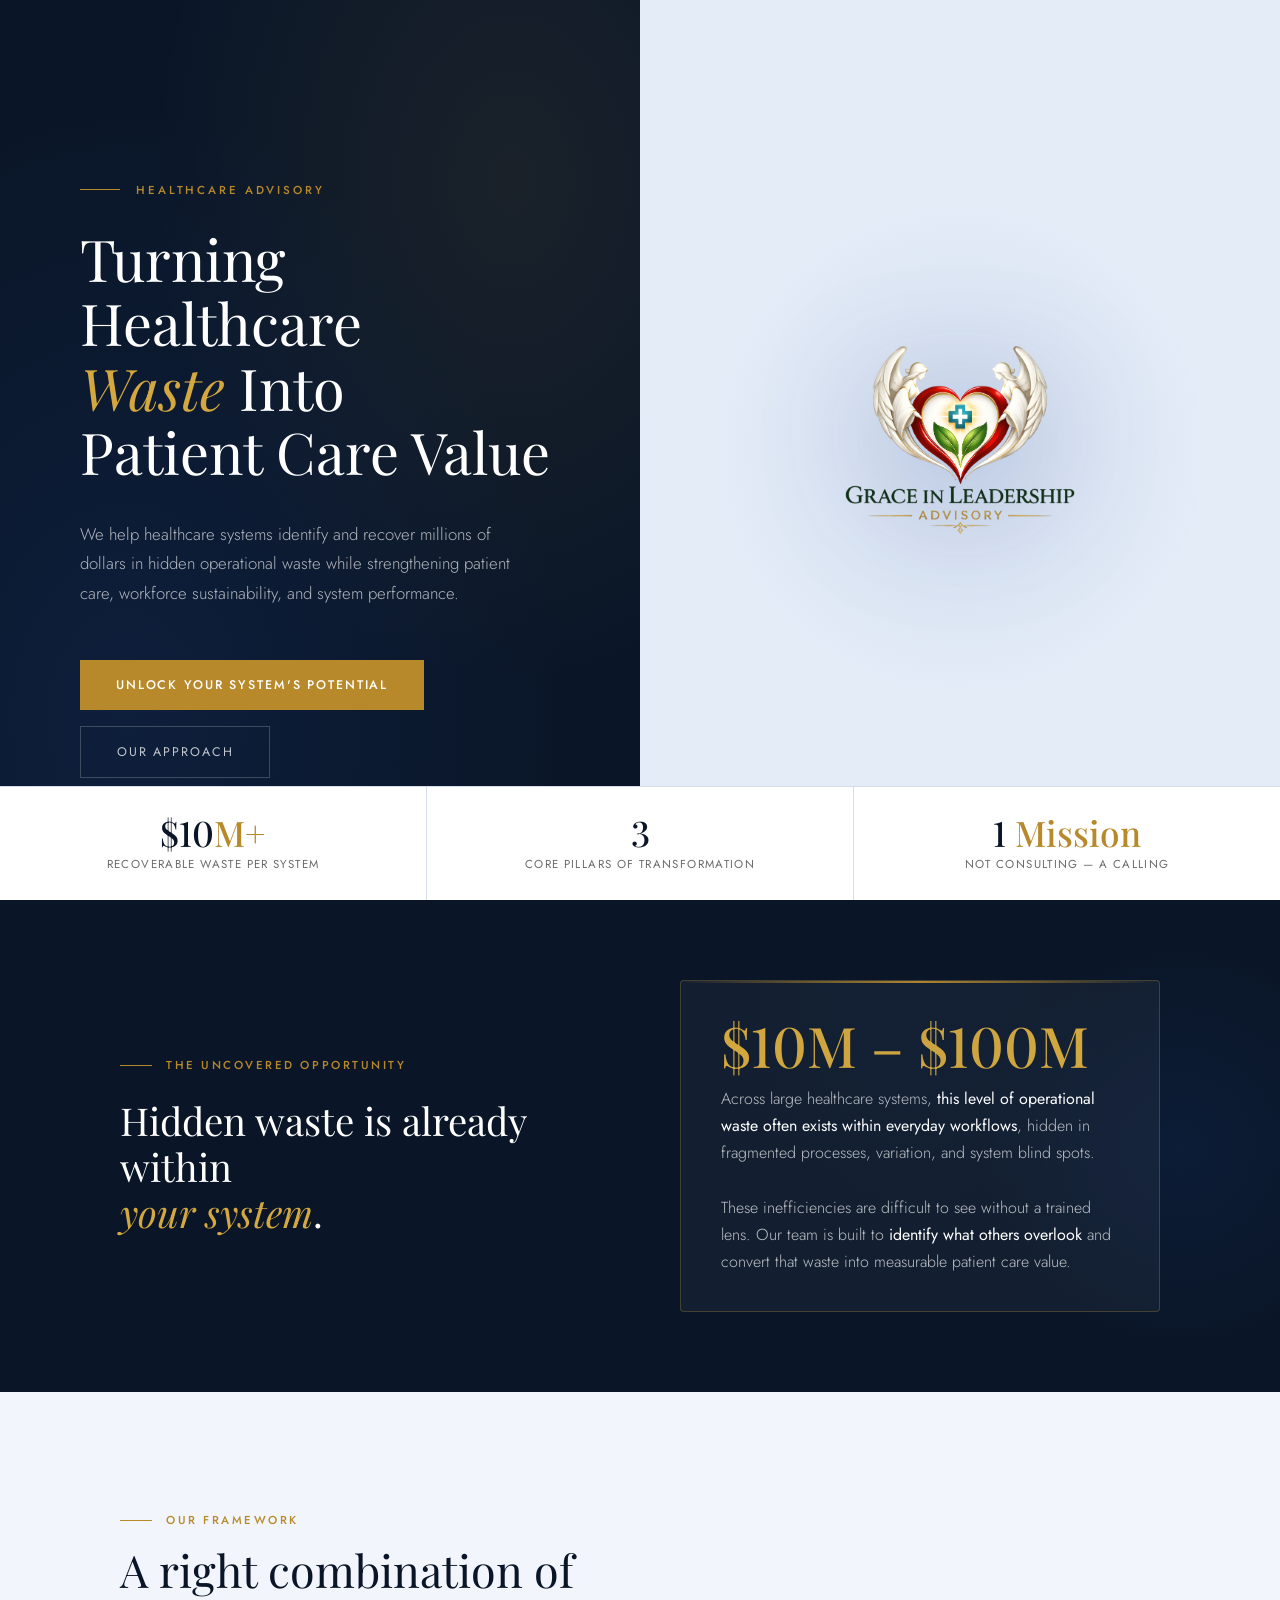
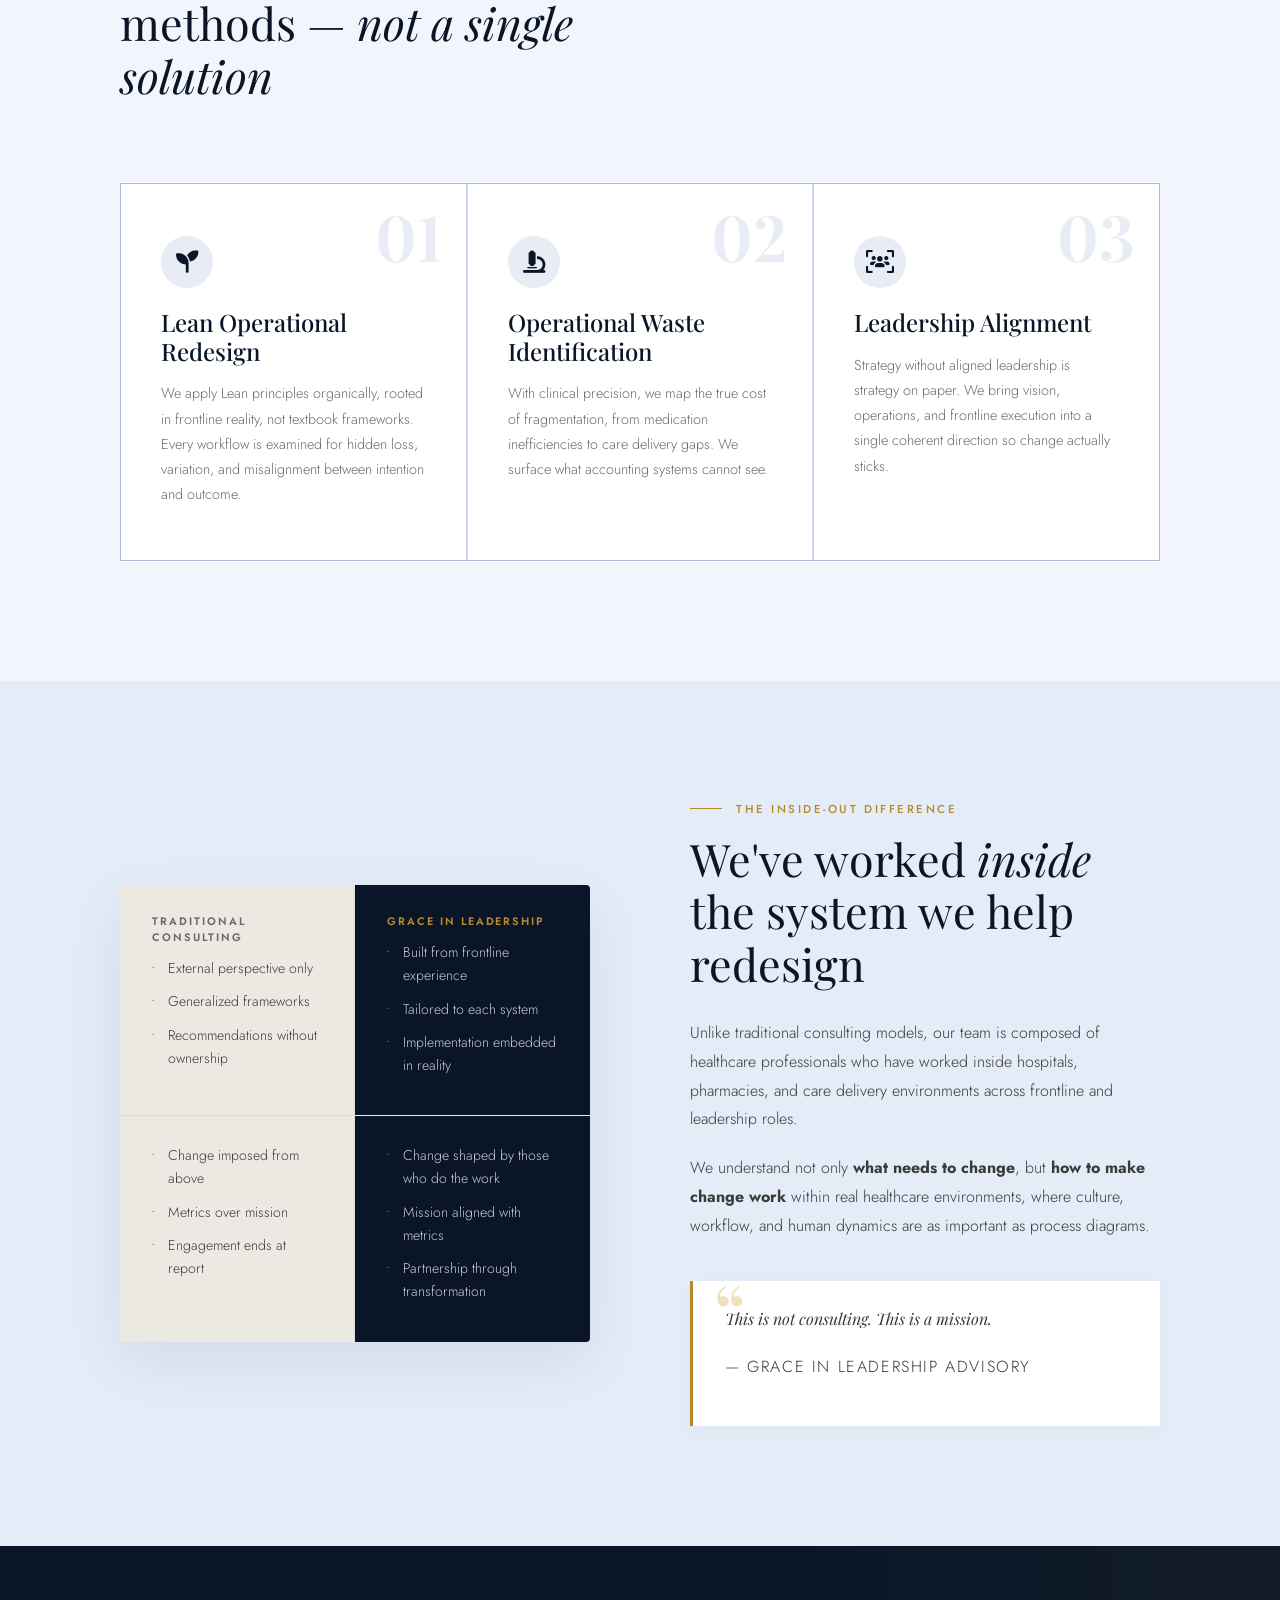
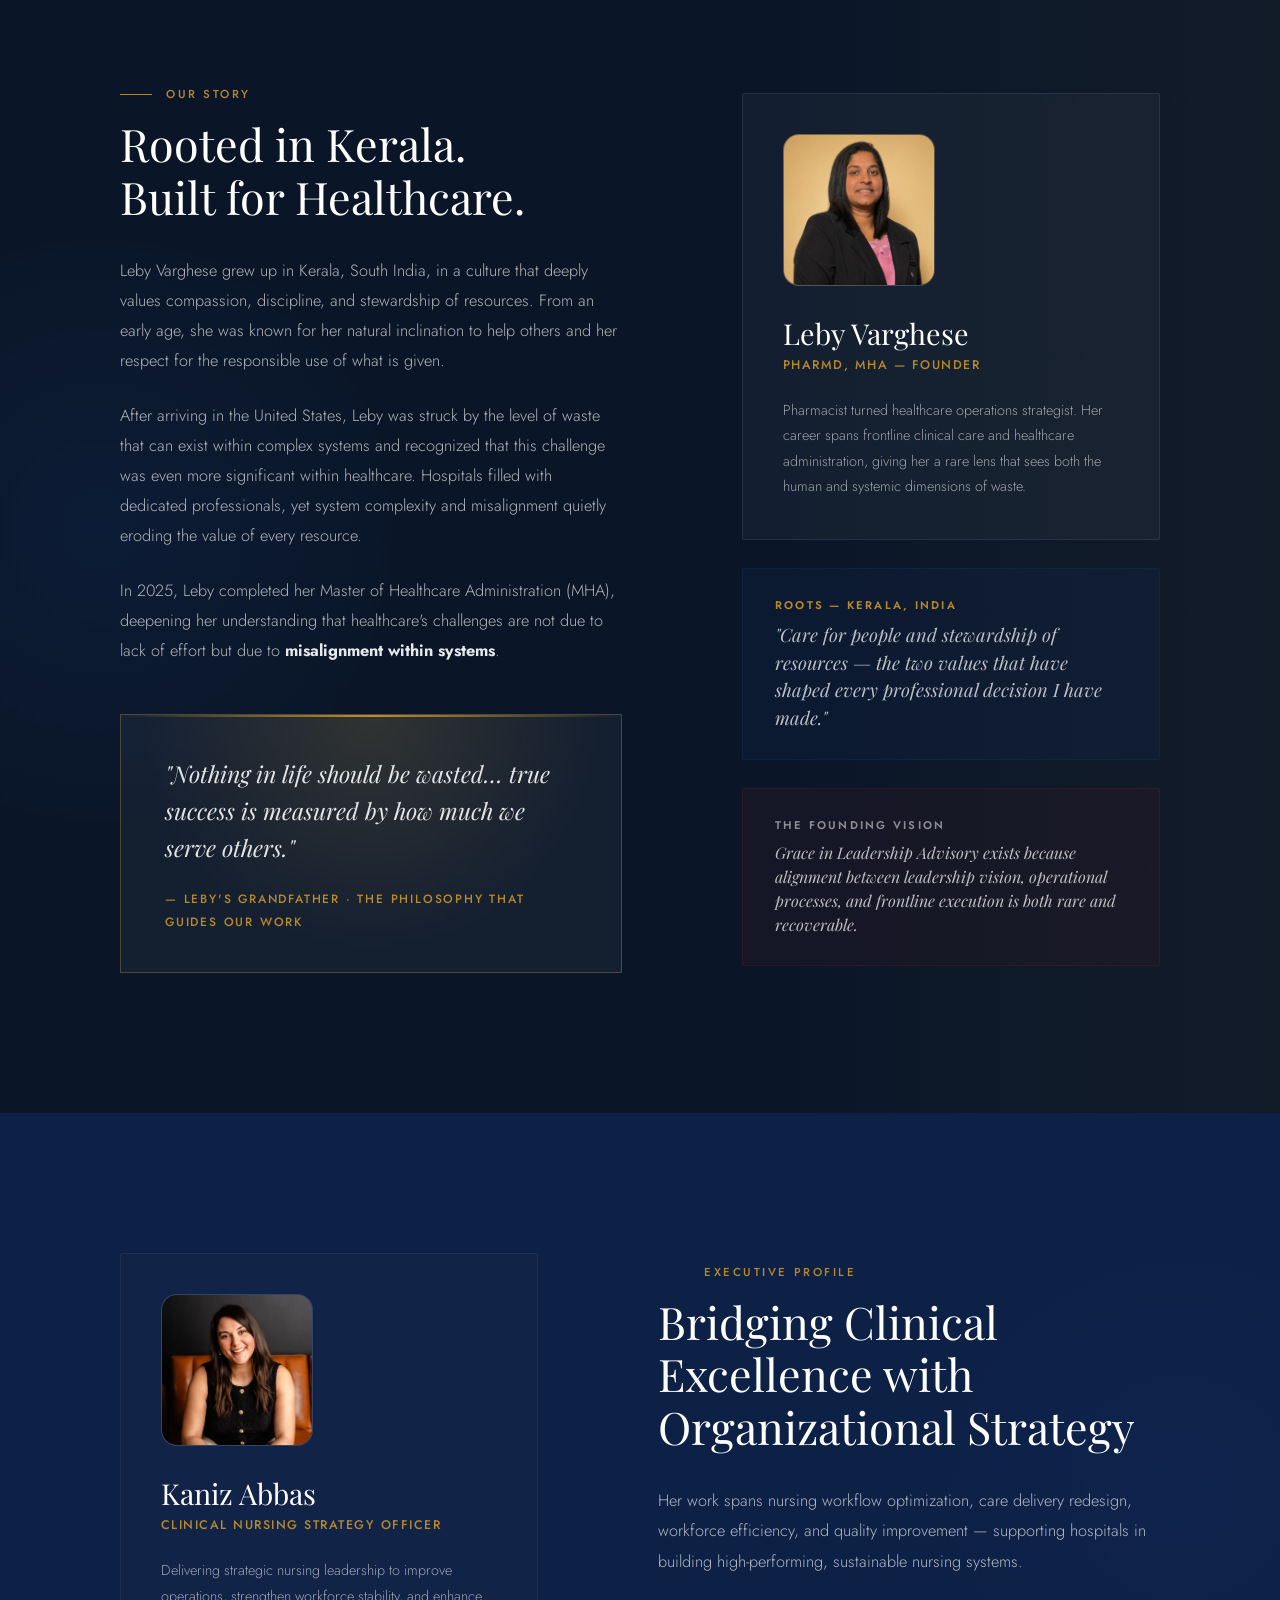
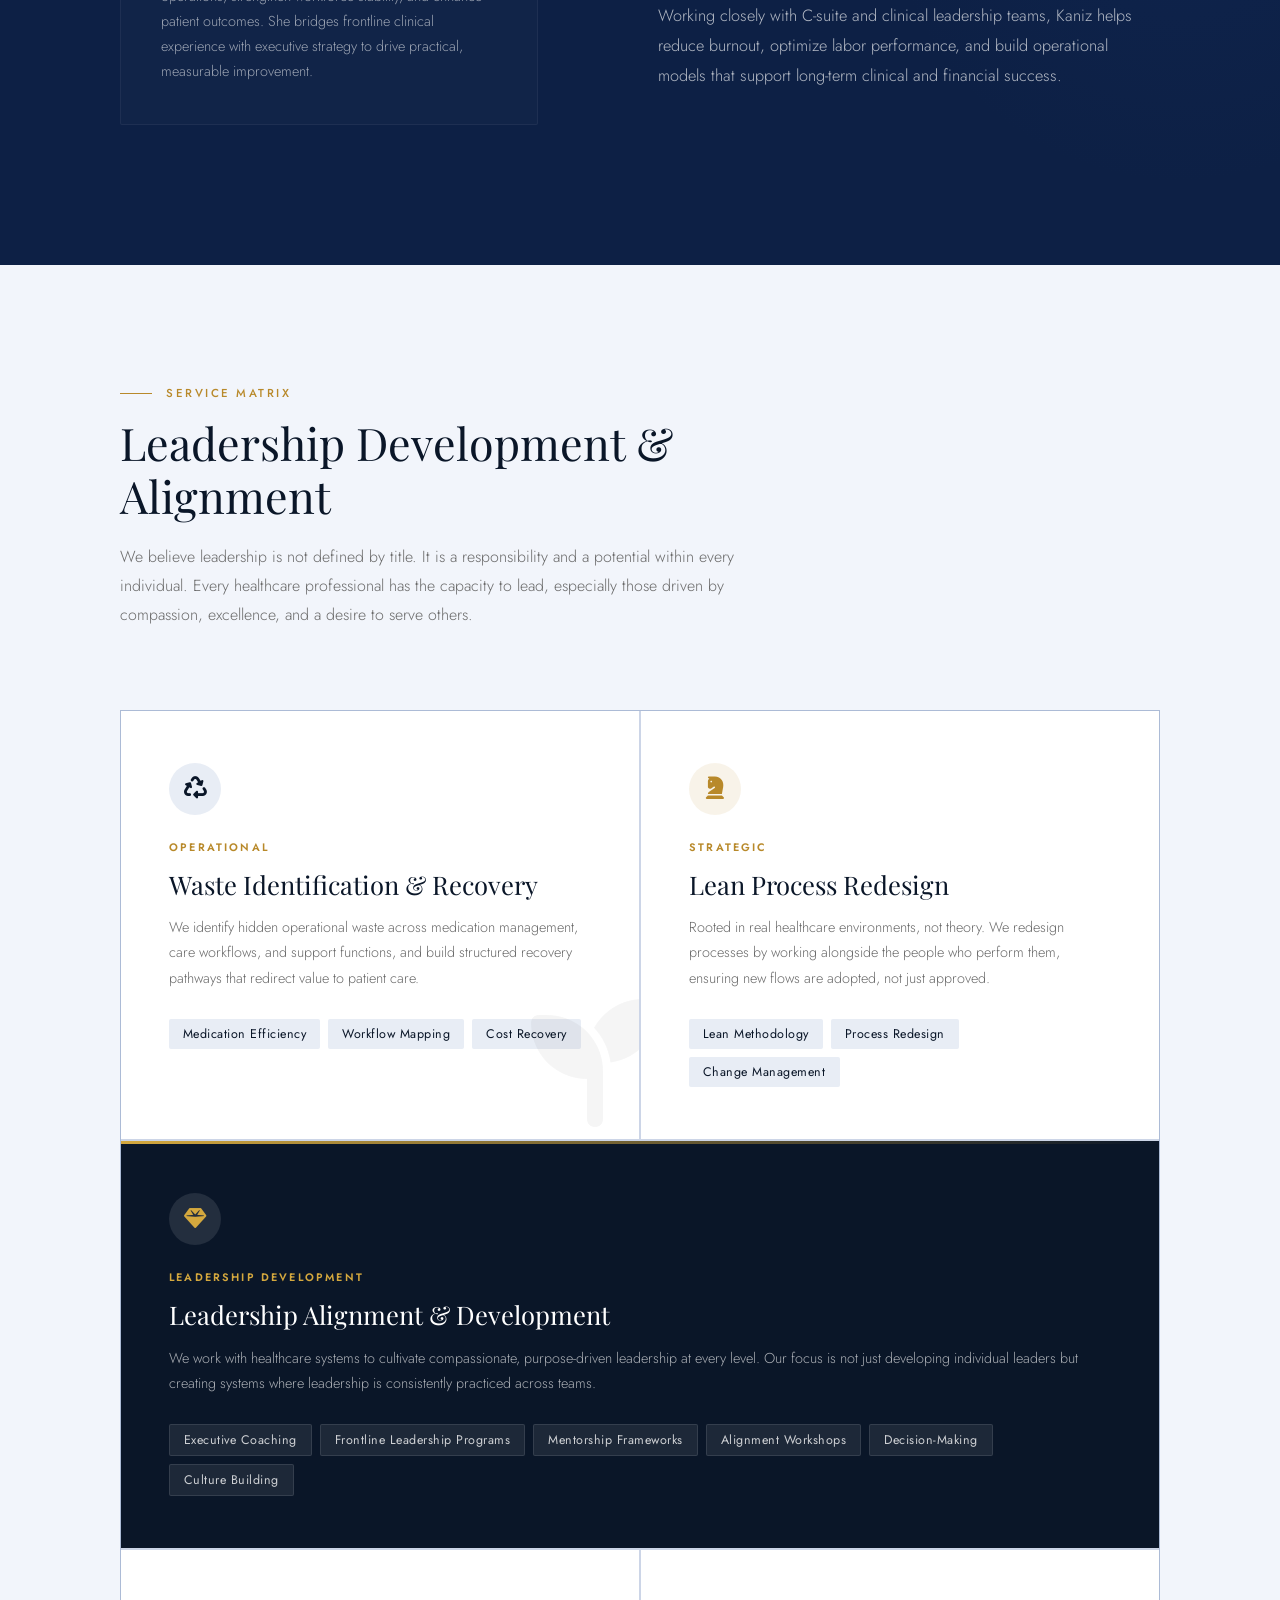
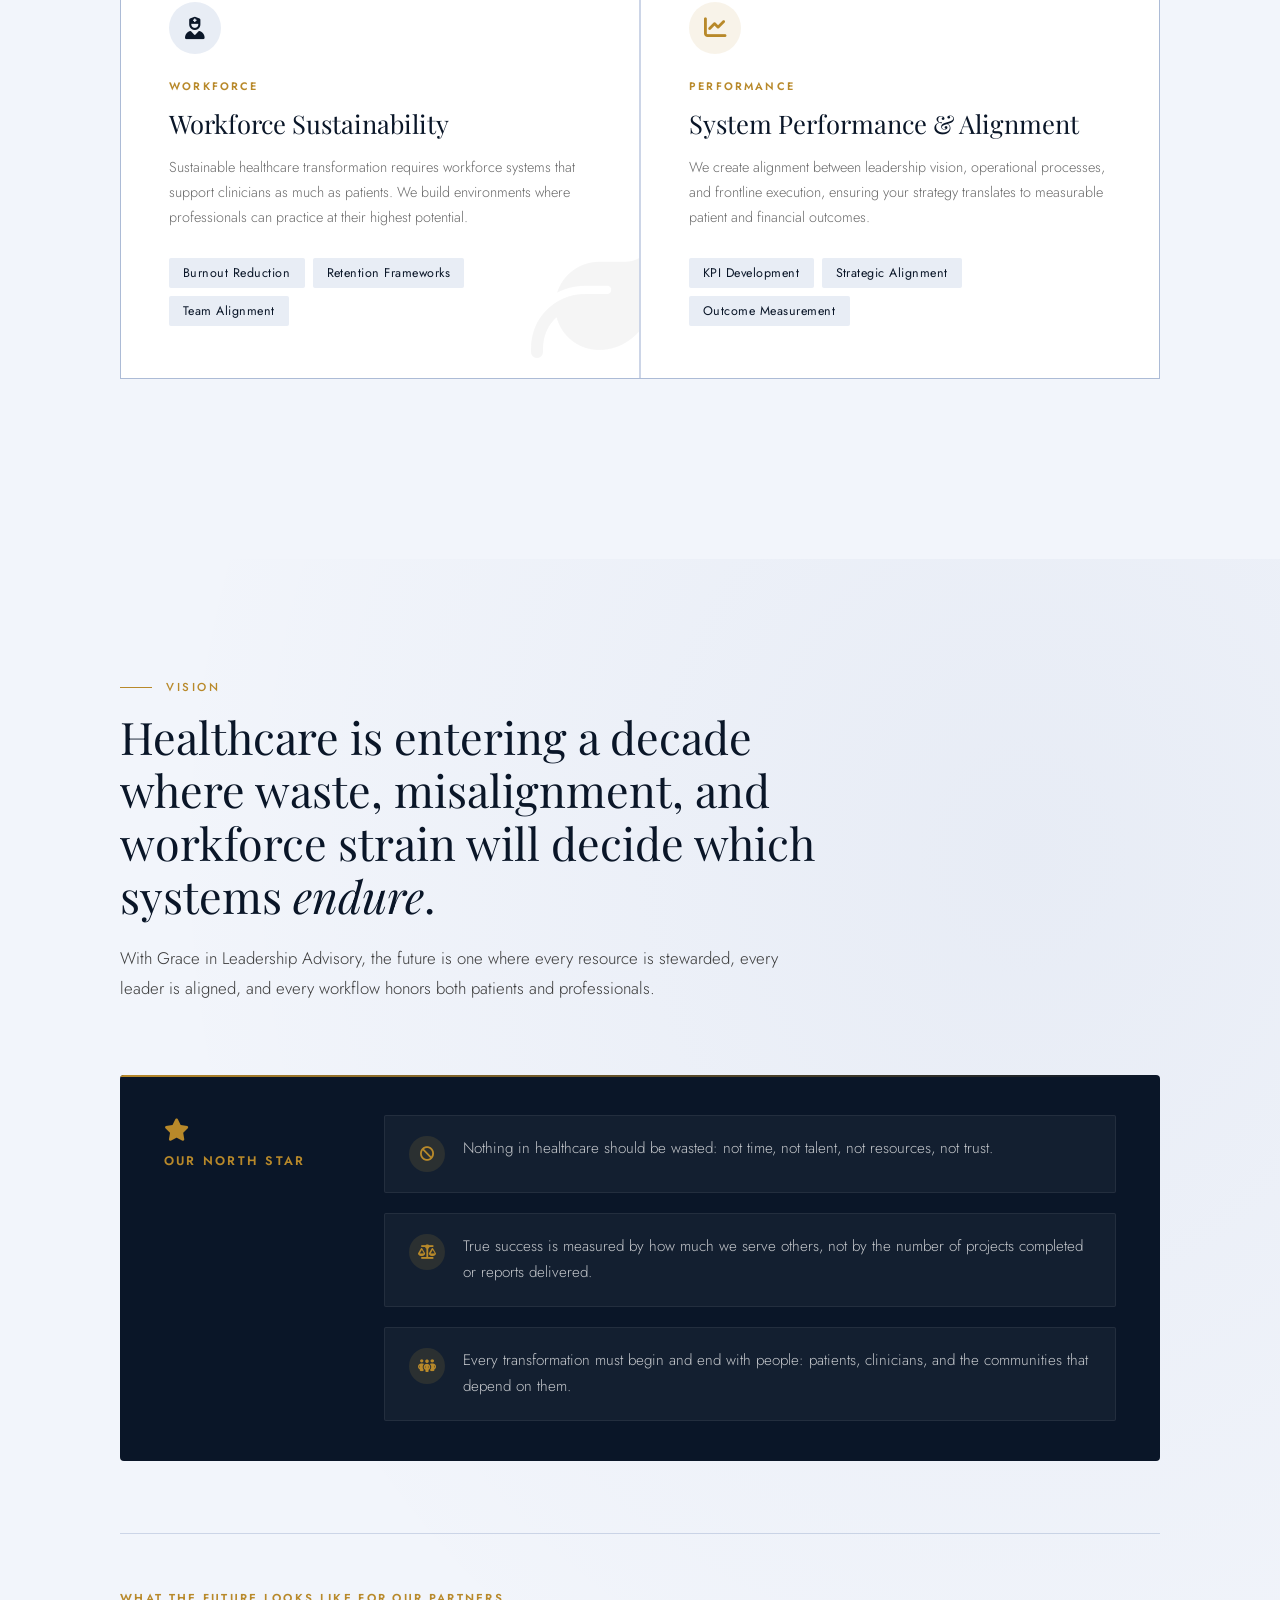
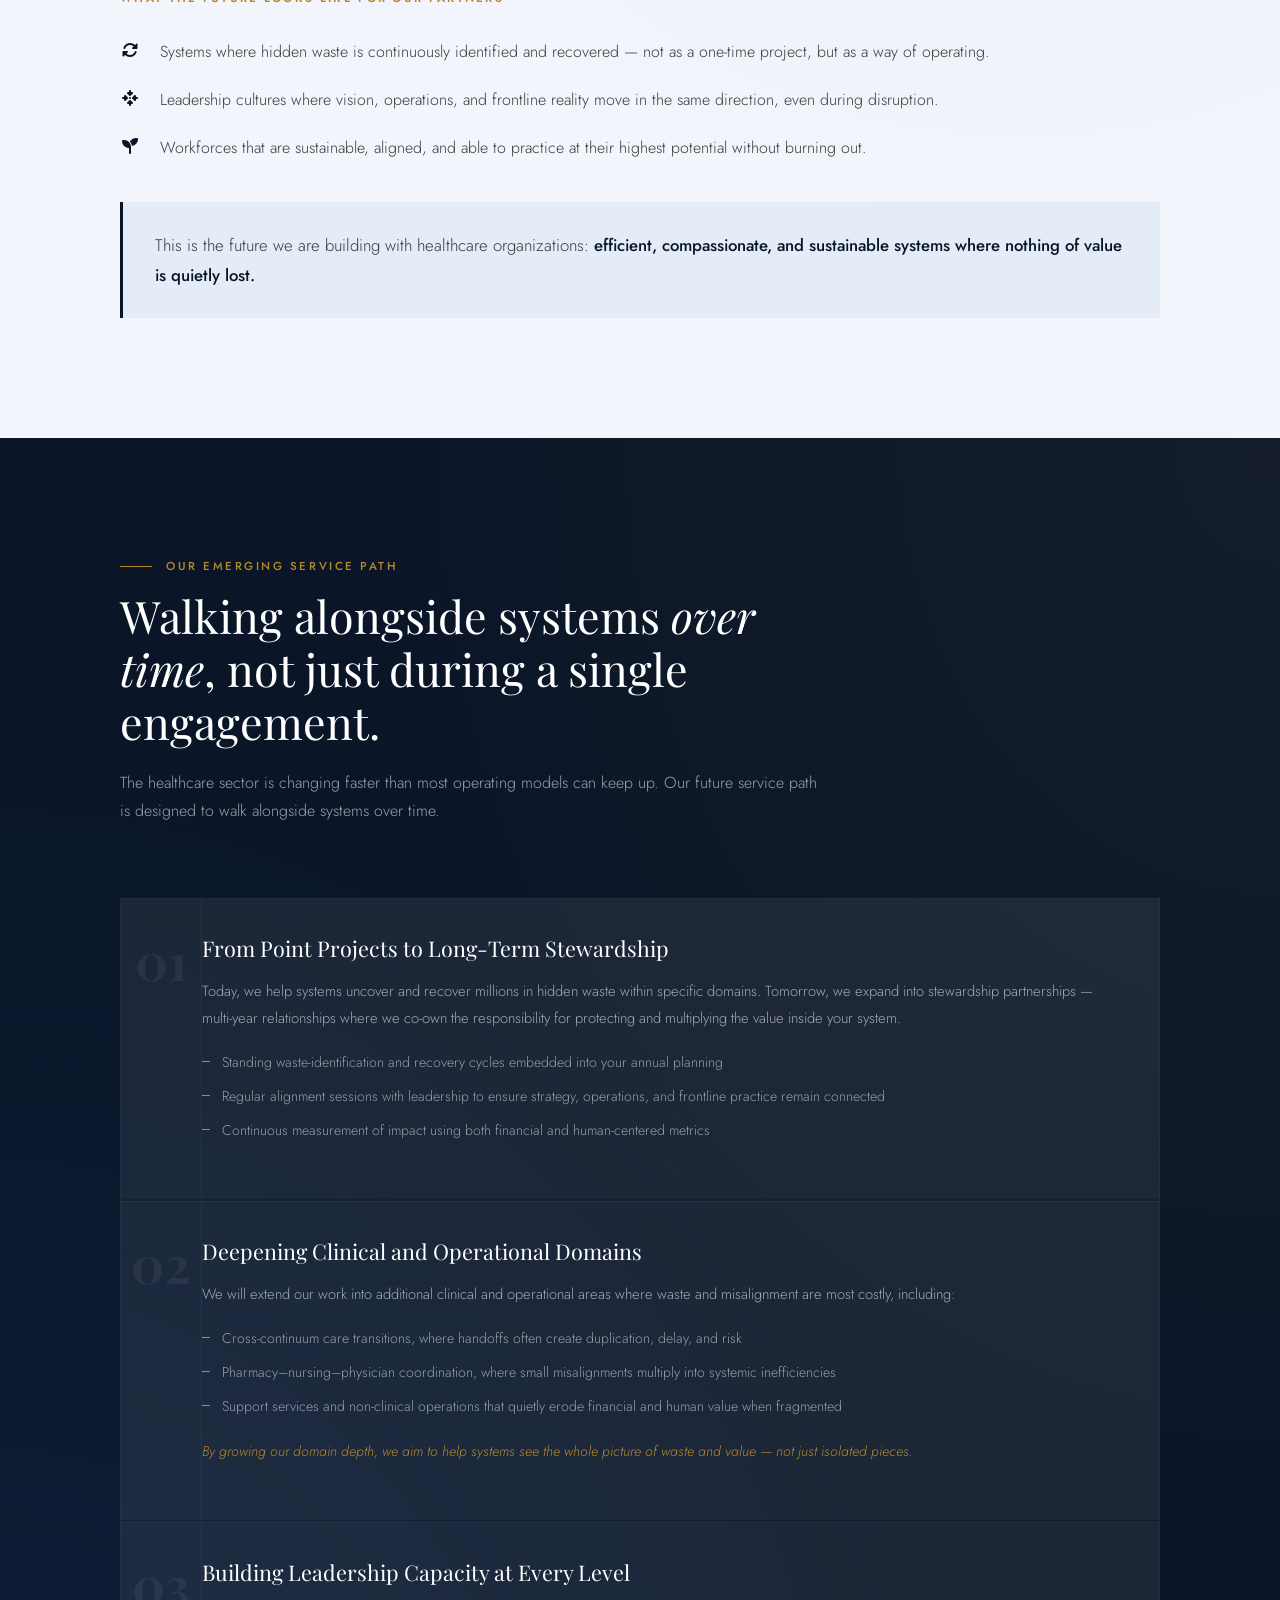
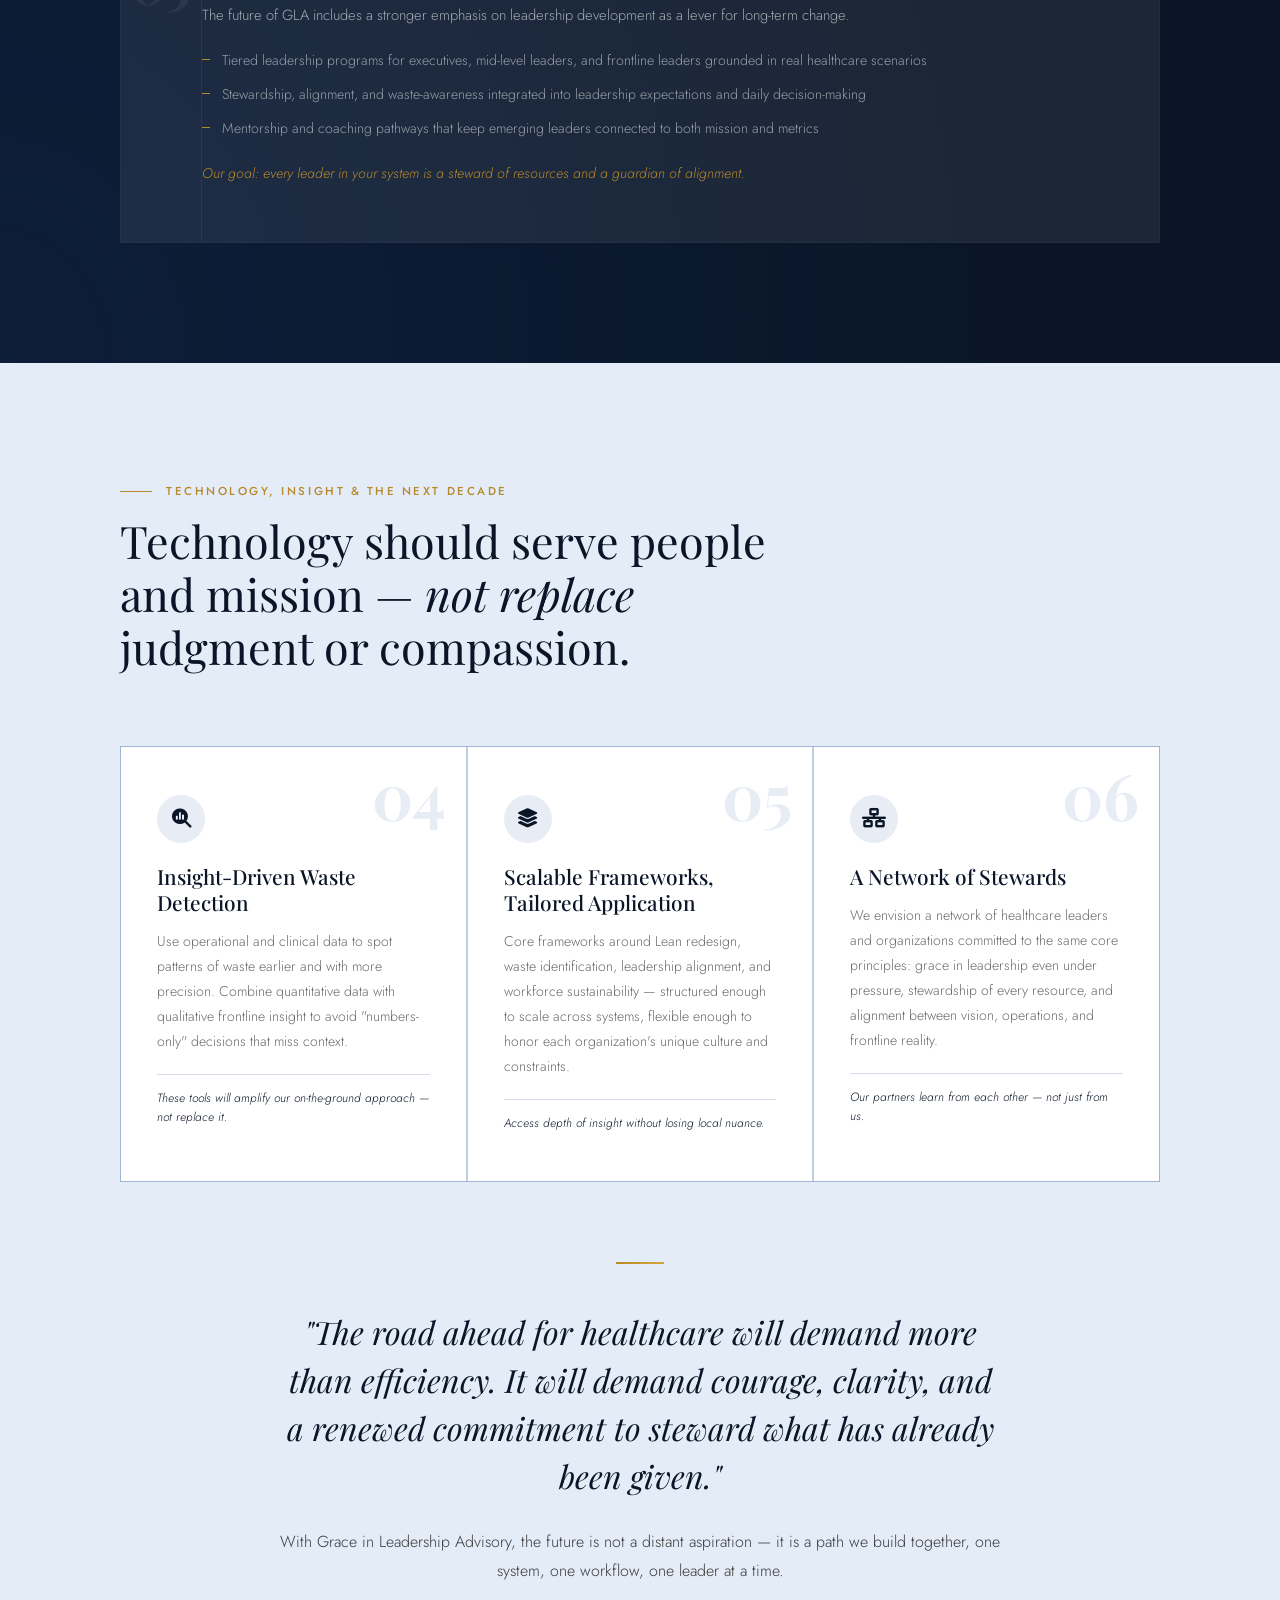
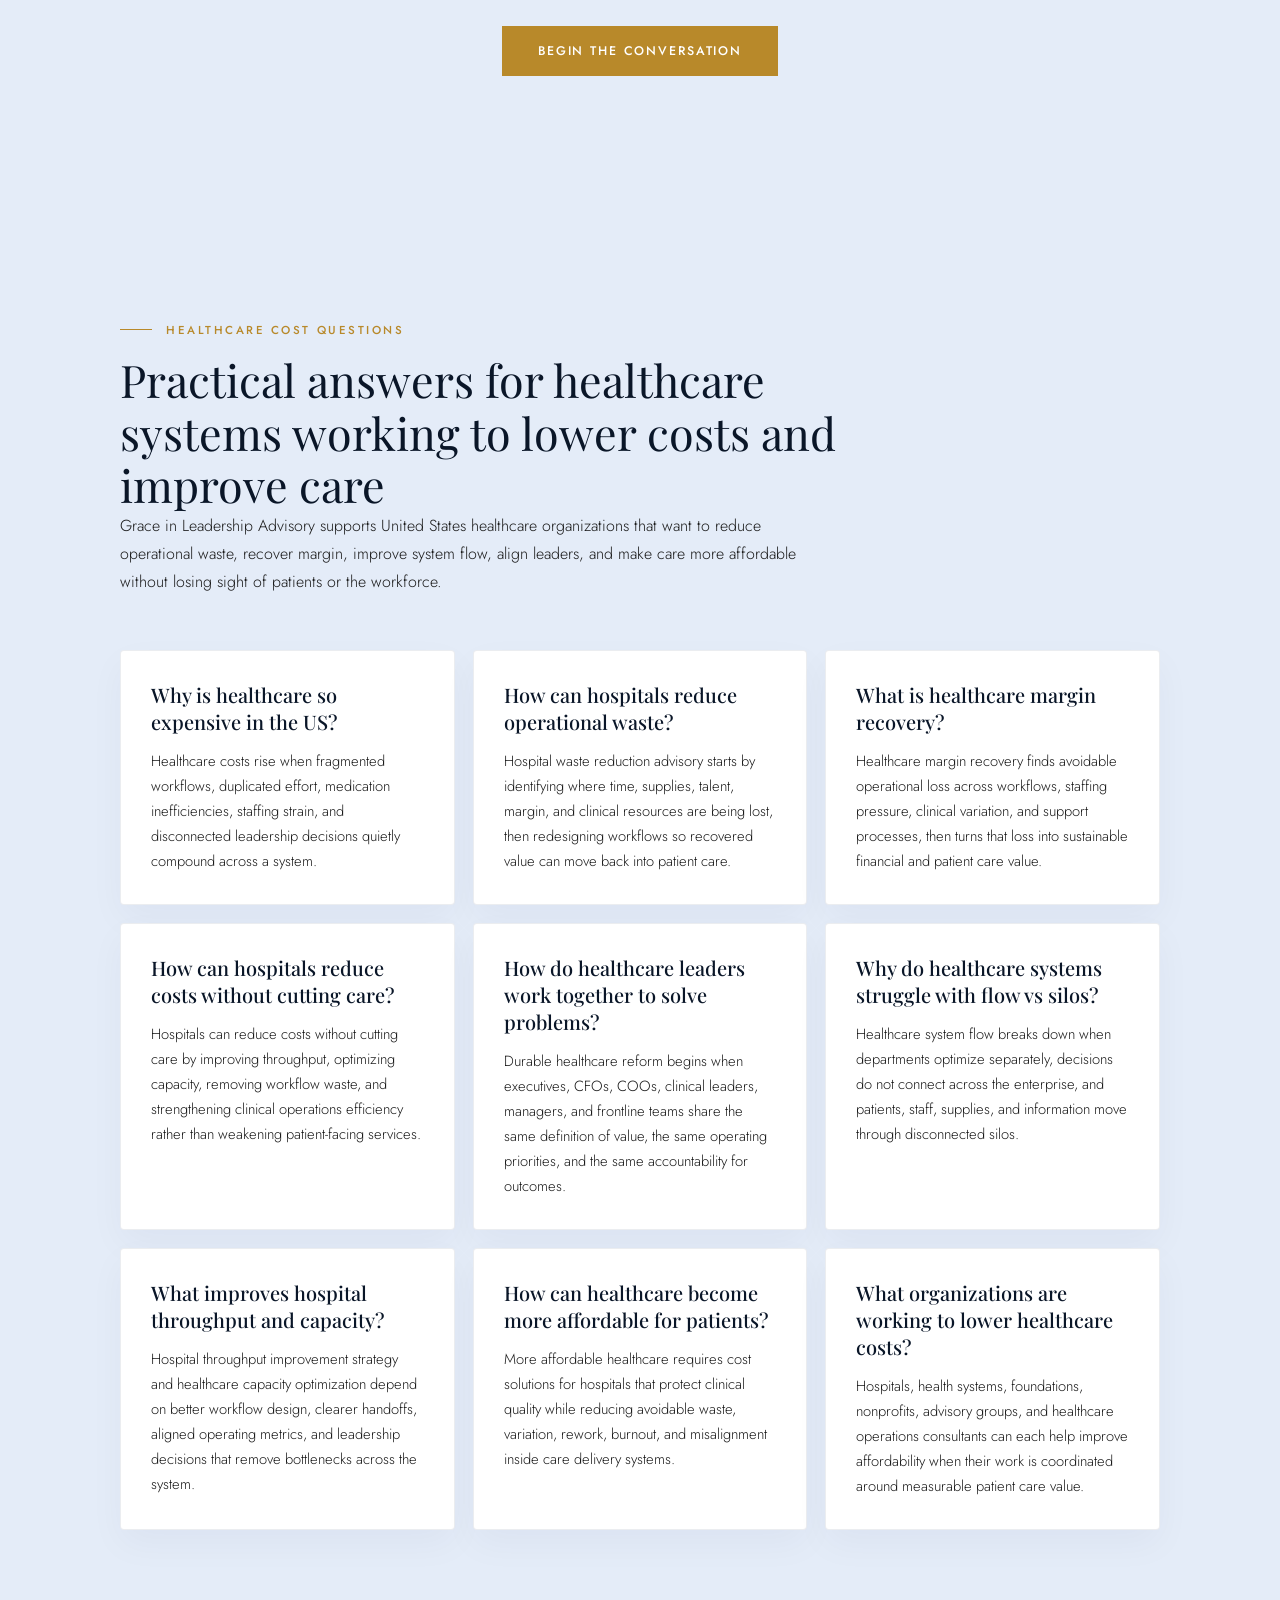
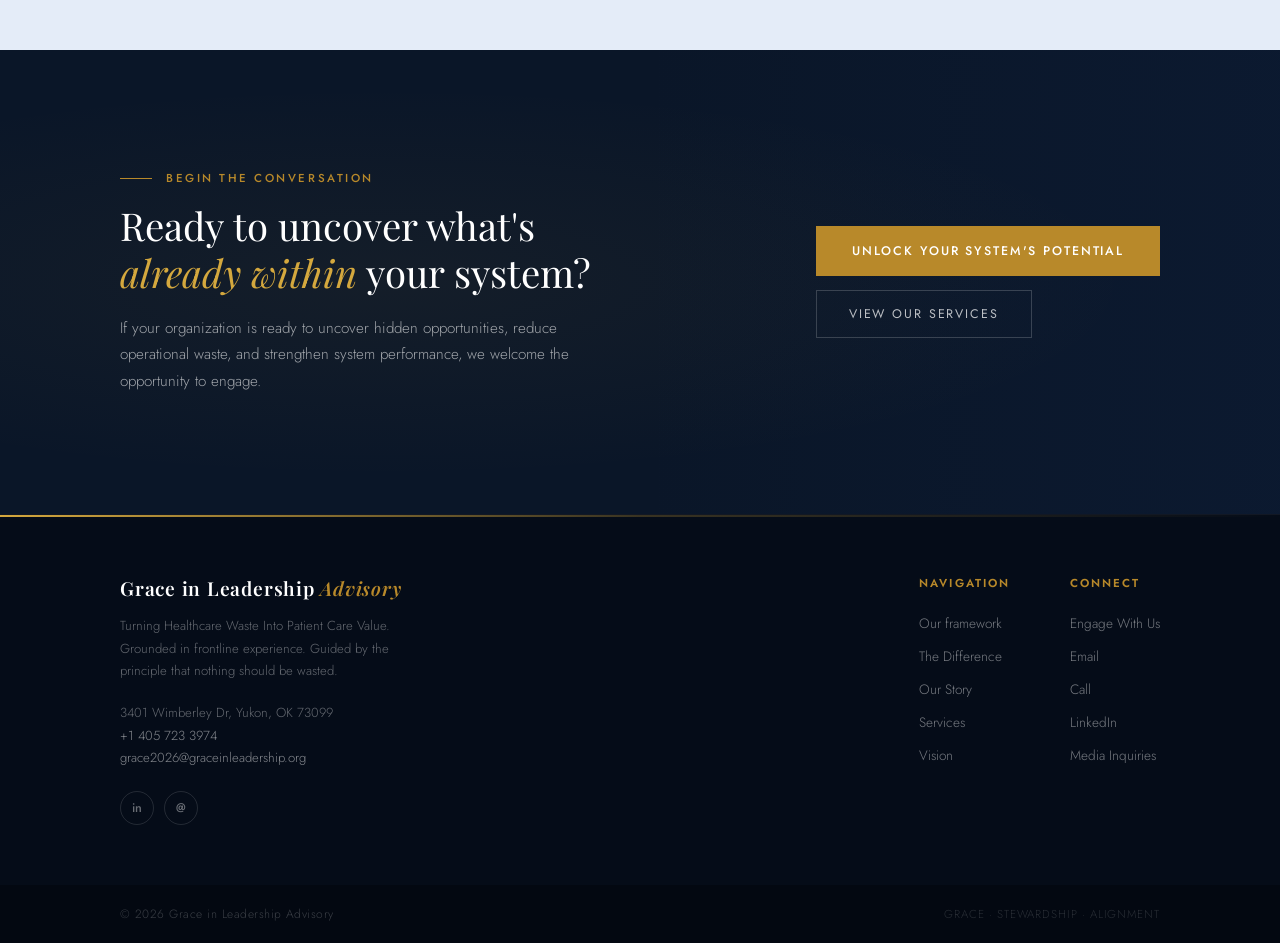
==== commit a6edad53: "US english" ====
--- a/index.html
+++ b/index.html
@@ -403,9 +403,9 @@
       </div>
       <div class="stewardship-content">
         <div class="section-eyebrow">Executive Profile</div>
-        <h2 class="section-title">Bridging Clinical Excellence with Organisational Strategy</h2>
-        <p>Her work spans nursing workflow optimisation, care delivery redesign, workforce efficiency, and quality improvement — supporting hospitals in building high-performing, sustainable nursing systems.</p>
-        <p>Working closely with C-suite and clinical leadership teams, Kaniz helps reduce burnout, optimise labour performance, and build operational models that support long-term clinical and financial success.</p>
+        <h2 class="section-title">Bridging Clinical Excellence with Organizational Strategy</h2>
+        <p>Her work spans nursing workflow optimization, care delivery redesign, workforce efficiency, and quality improvement — supporting hospitals in building high-performing, sustainable nursing systems.</p>
+        <p>Working closely with C-suite and clinical leadership teams, Kaniz helps reduce burnout, optimize labor performance, and build operational models that support long-term clinical and financial success.</p>
       </div>
     </div>
   </section>
@@ -502,7 +502,7 @@
       <div class="fns-header">
         <div class="section-eyebrow">Vision</div>
         <h2 class="section-title">Healthcare is entering a decade where waste, misalignment, and workforce strain will decide which systems <em>endure</em>.</h2>
-        <p class="fns-lead">With Grace in Leadership Advisory, the future is one where every resource is stewarded, every leader is aligned, and every workflow honours both patients and professionals.</p>
+        <p class="fns-lead">With Grace in Leadership Advisory, the future is one where every resource is stewarded, every leader is aligned, and every workflow honors both patients and professionals.</p>
       </div>
       <div class="north-star-grid">
         <div class="north-star-label"><i class="fa-solid fa-star"></i> Our North Star</div>
@@ -618,7 +618,7 @@
           <div class="tech-card-num">05</div>
           <div class="tech-icon-wrap"><i class="fa-solid fa-layer-group"></i></div>
           <h3 class="tech-card-title">Scalable Frameworks, Tailored Application</h3>
-          <p class="tech-card-text">Core frameworks around Lean redesign, waste identification, leadership alignment, and workforce sustainability &mdash; structured enough to scale across systems, flexible enough to honour each organization's unique culture and constraints.</p>
+          <p class="tech-card-text">Core frameworks around Lean redesign, waste identification, leadership alignment, and workforce sustainability &mdash; structured enough to scale across systems, flexible enough to honor each organization's unique culture and constraints.</p>
           <div class="tech-card-tag">Access depth of insight without losing local nuance.</div>
         </div>
 
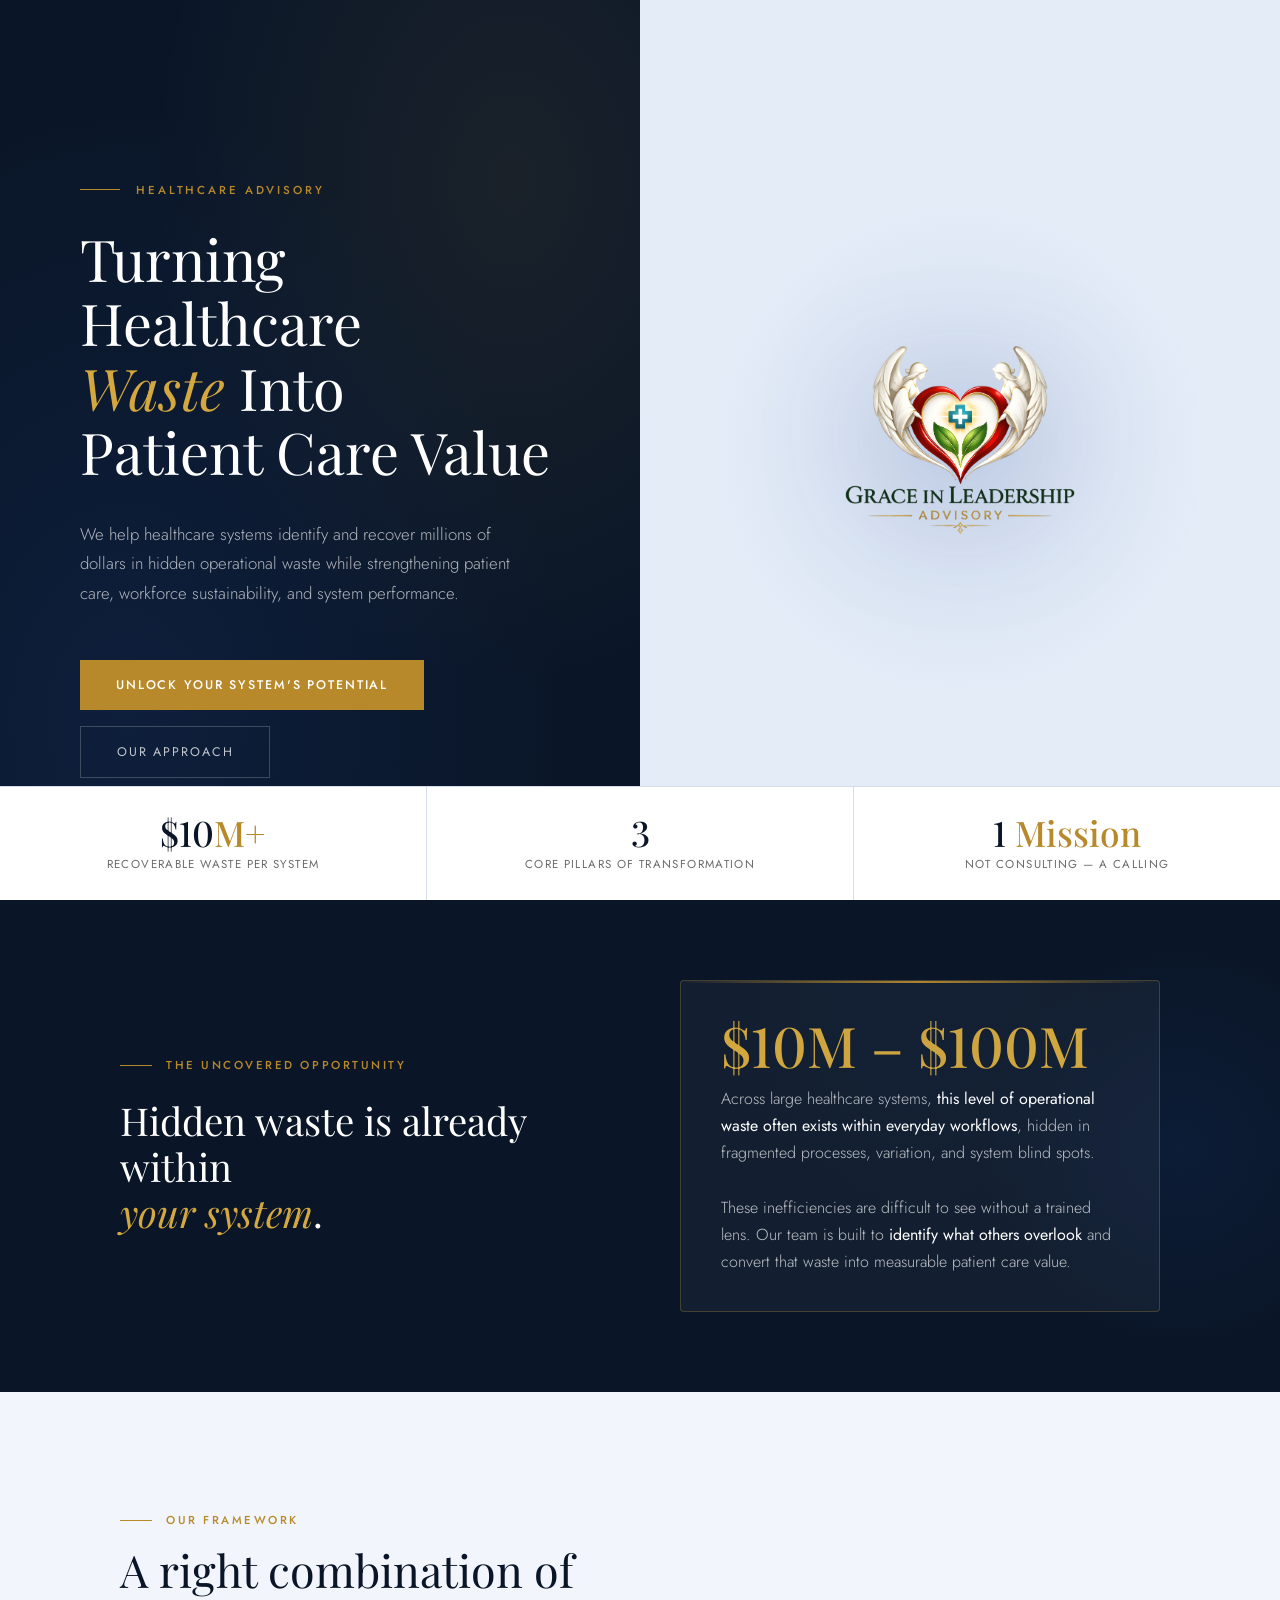
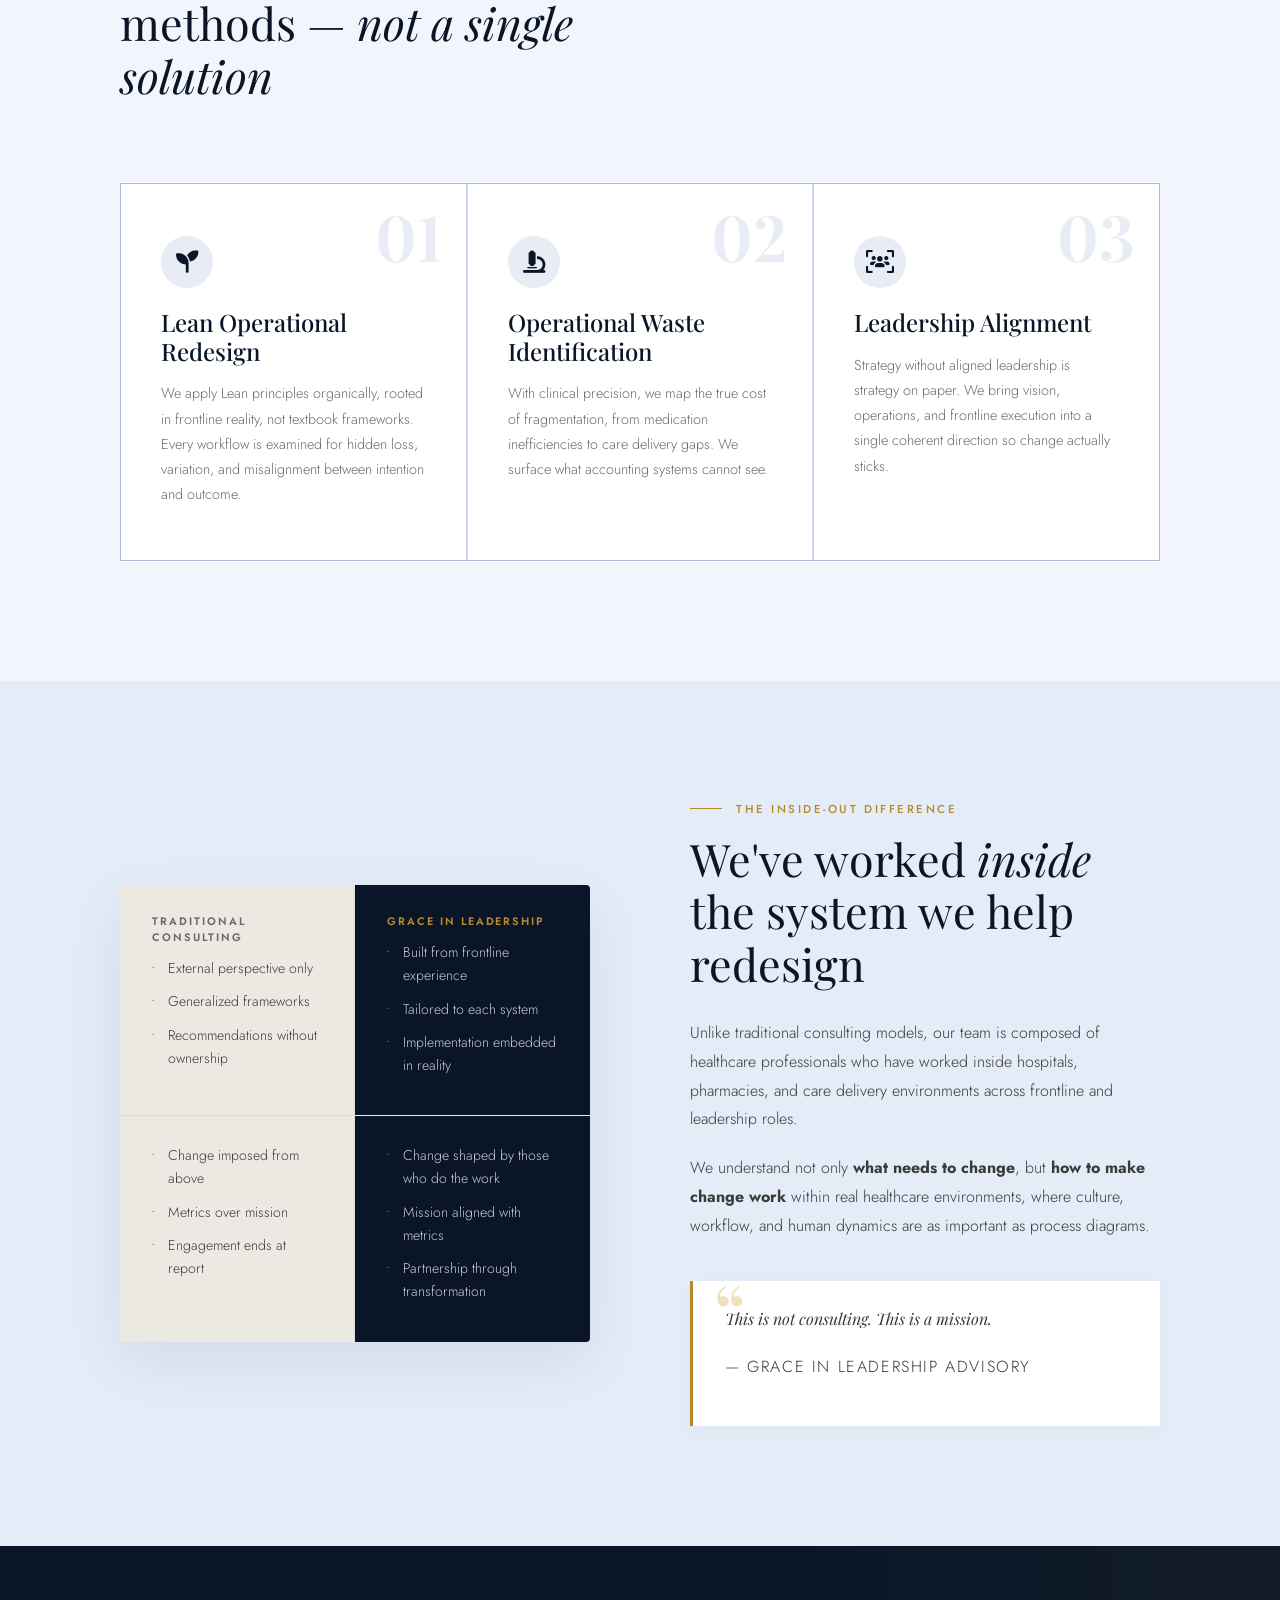
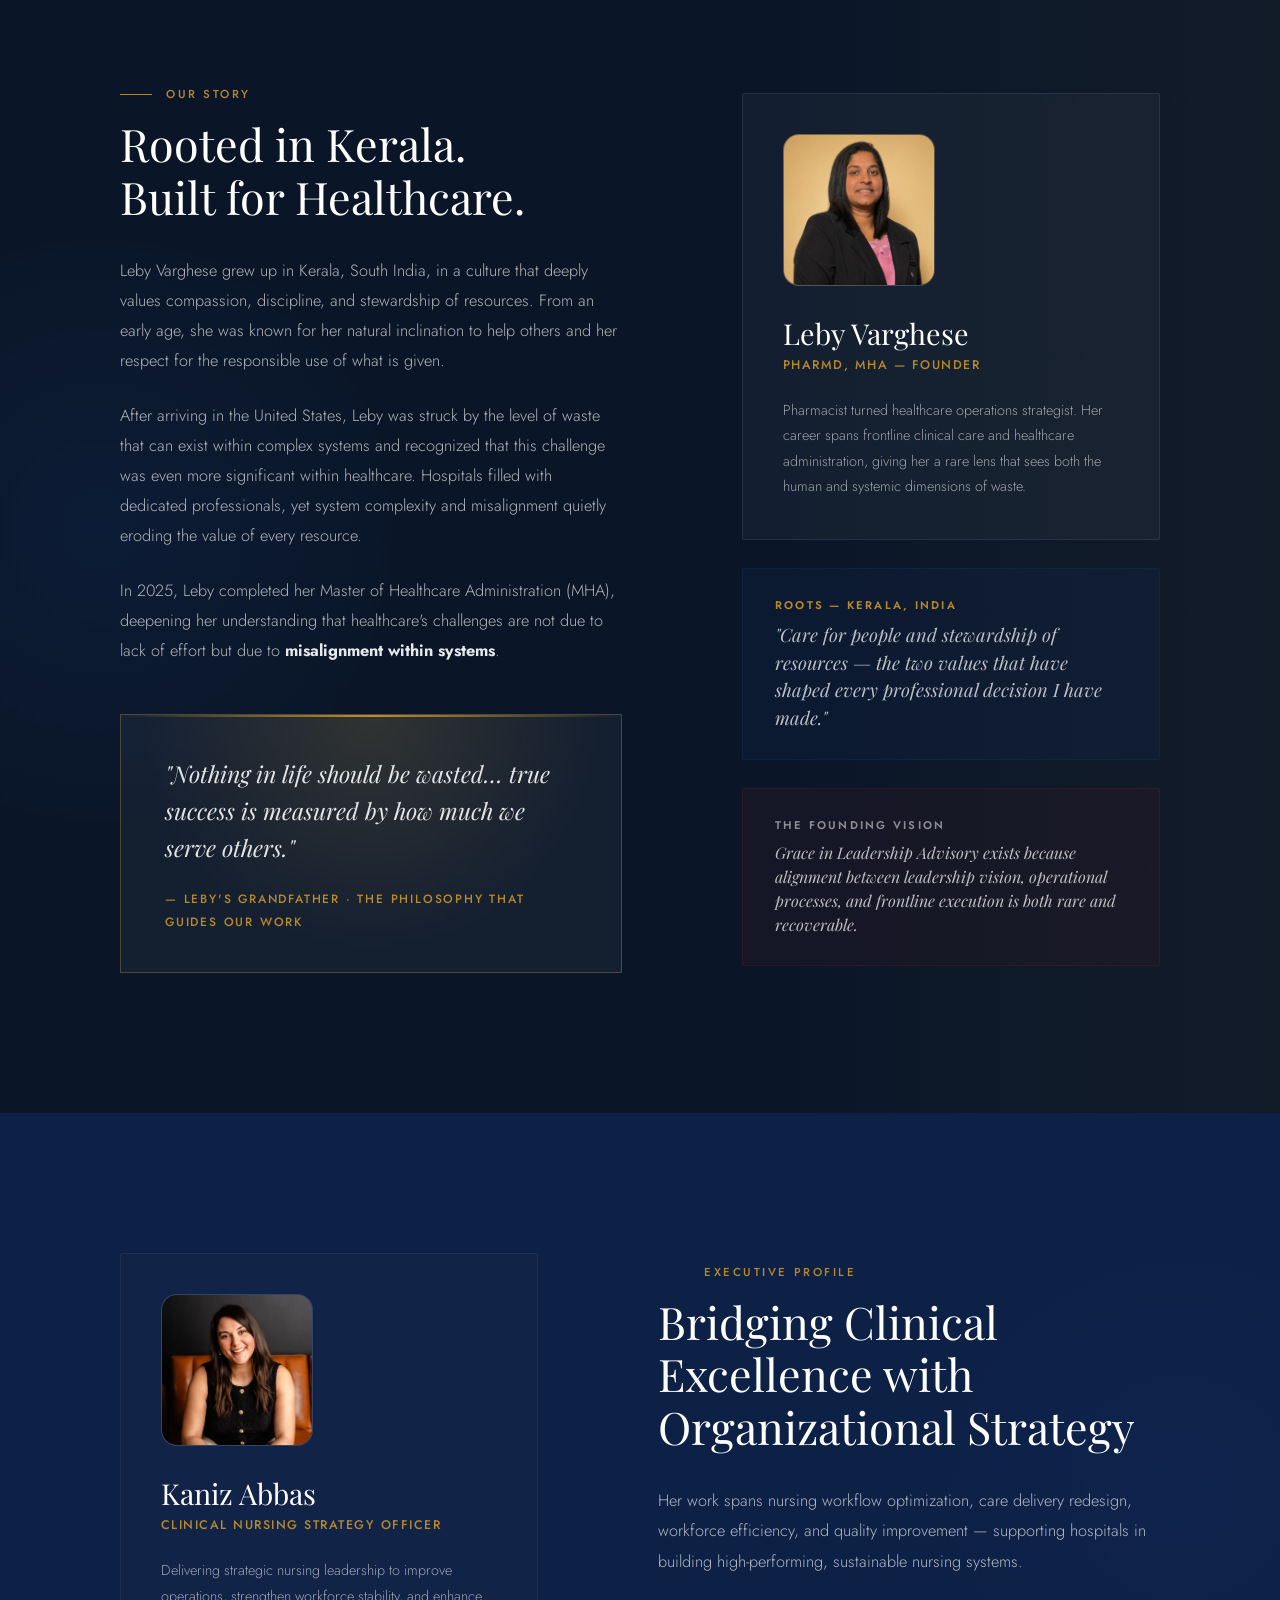
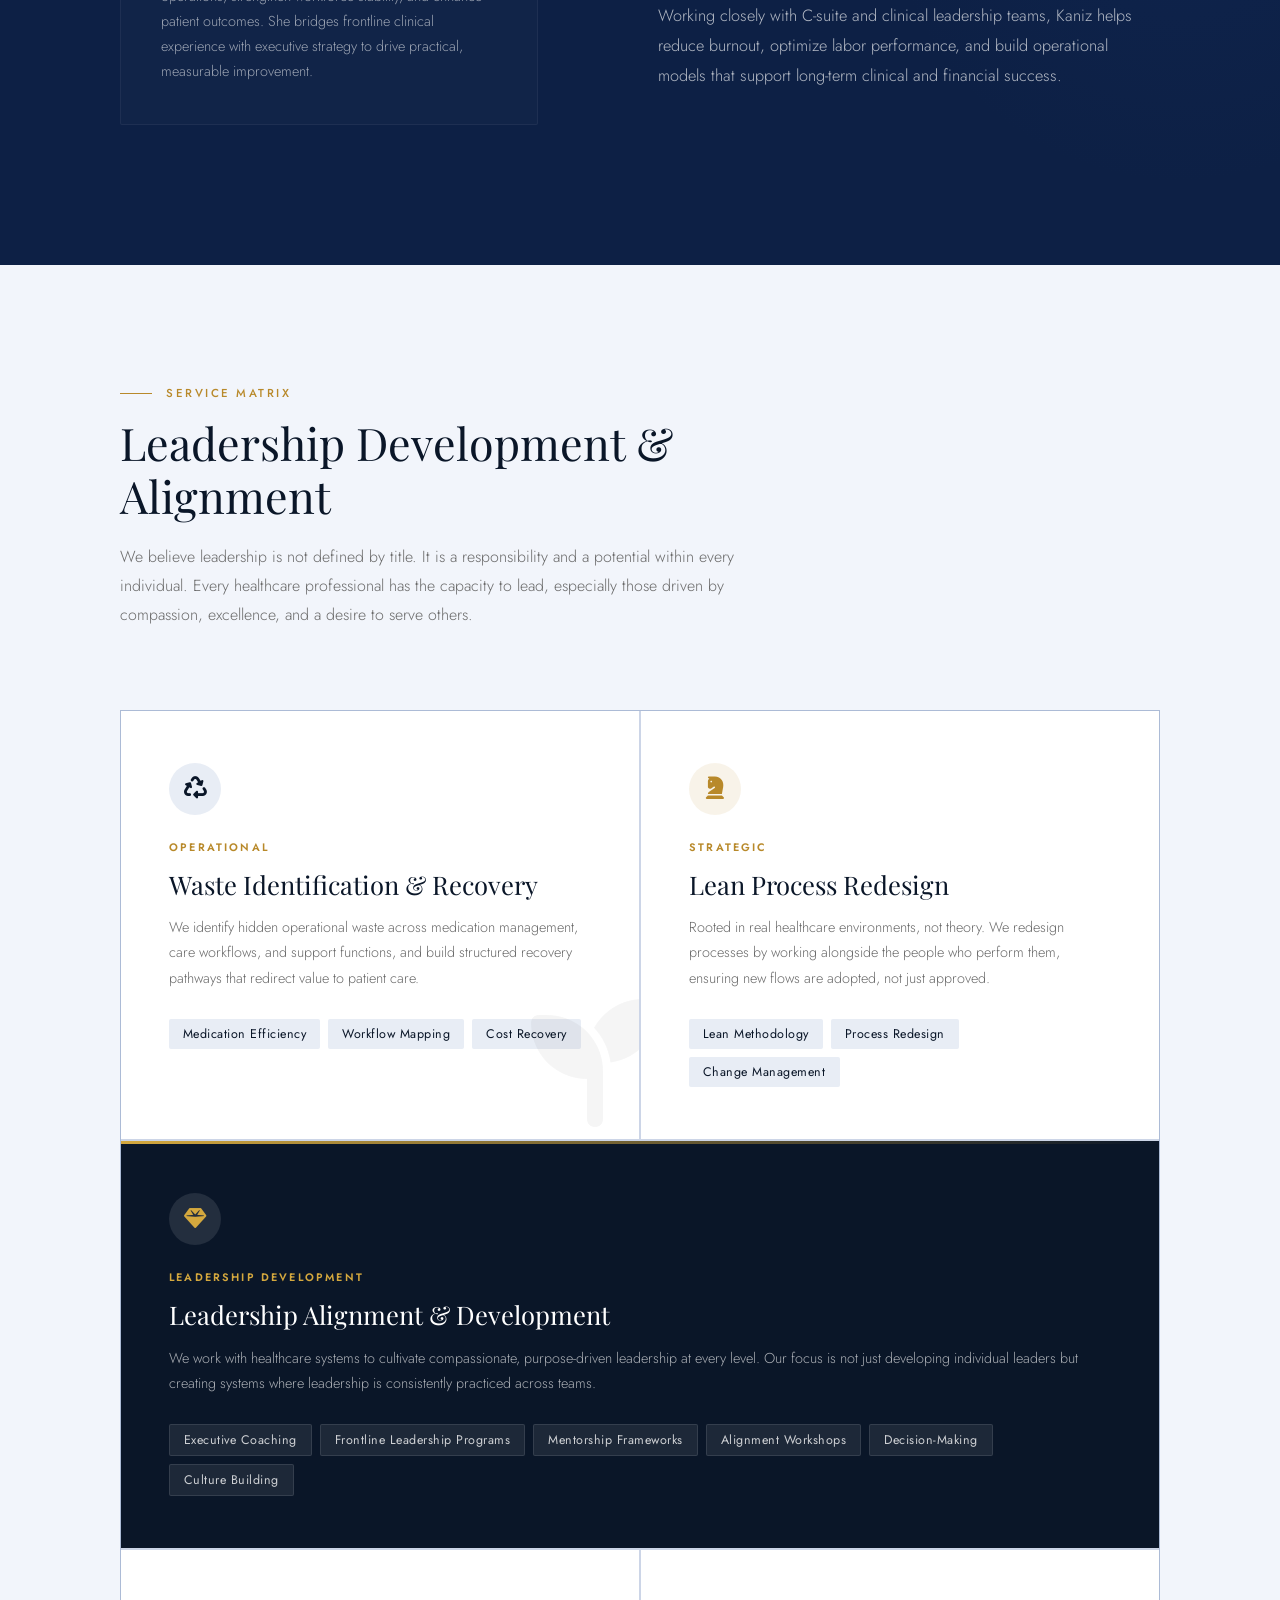
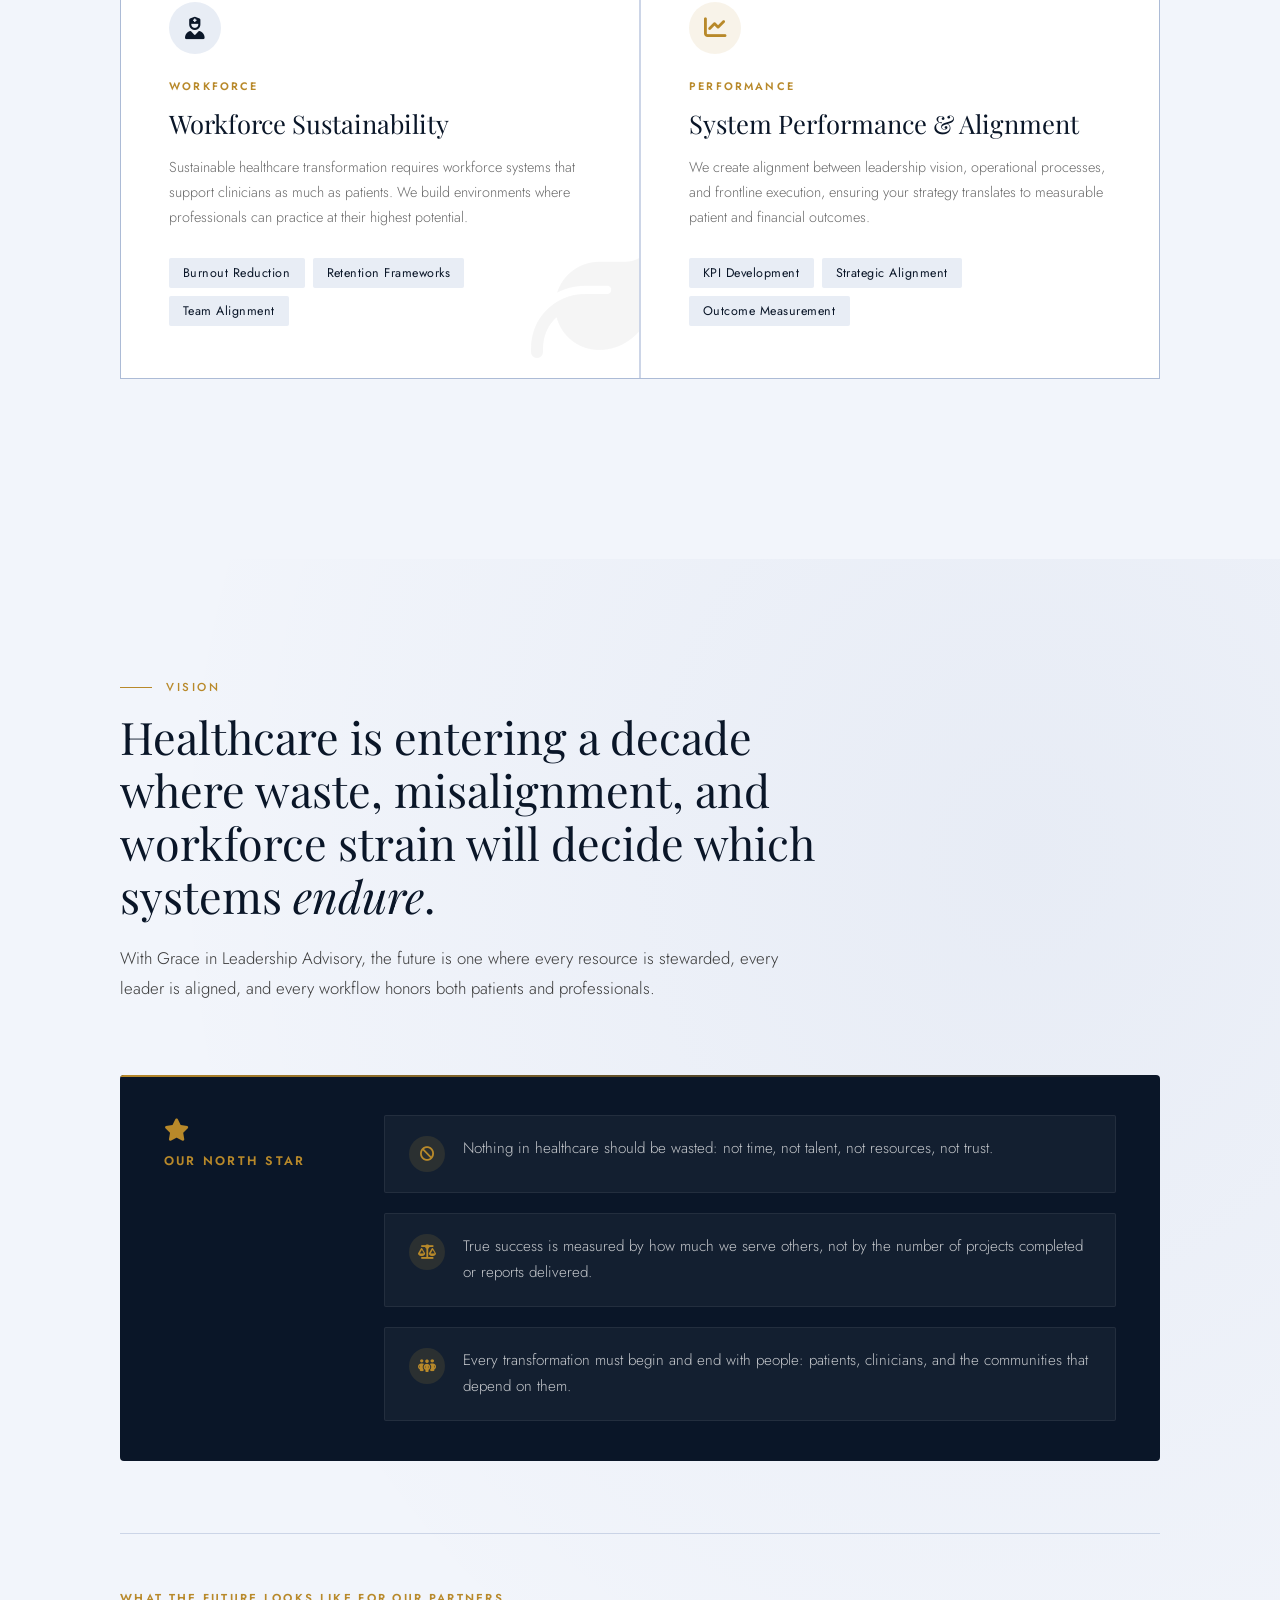
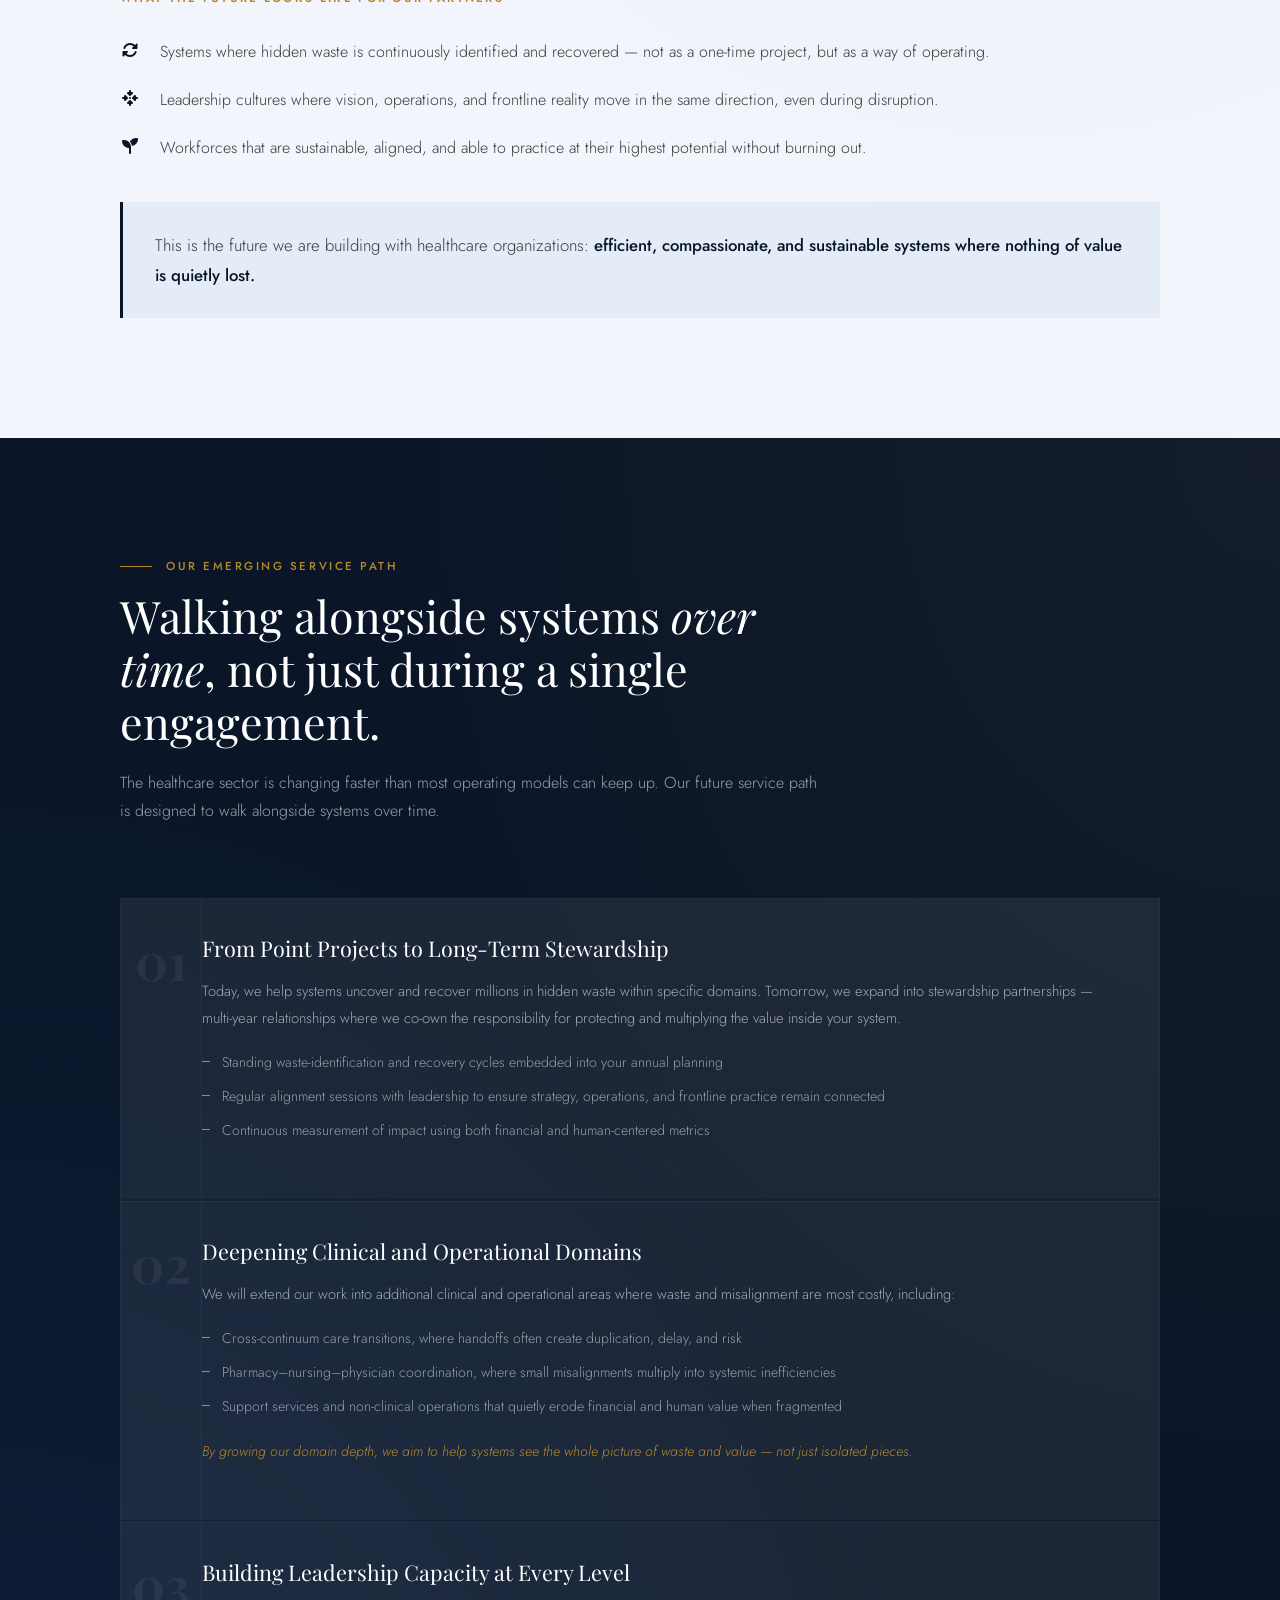
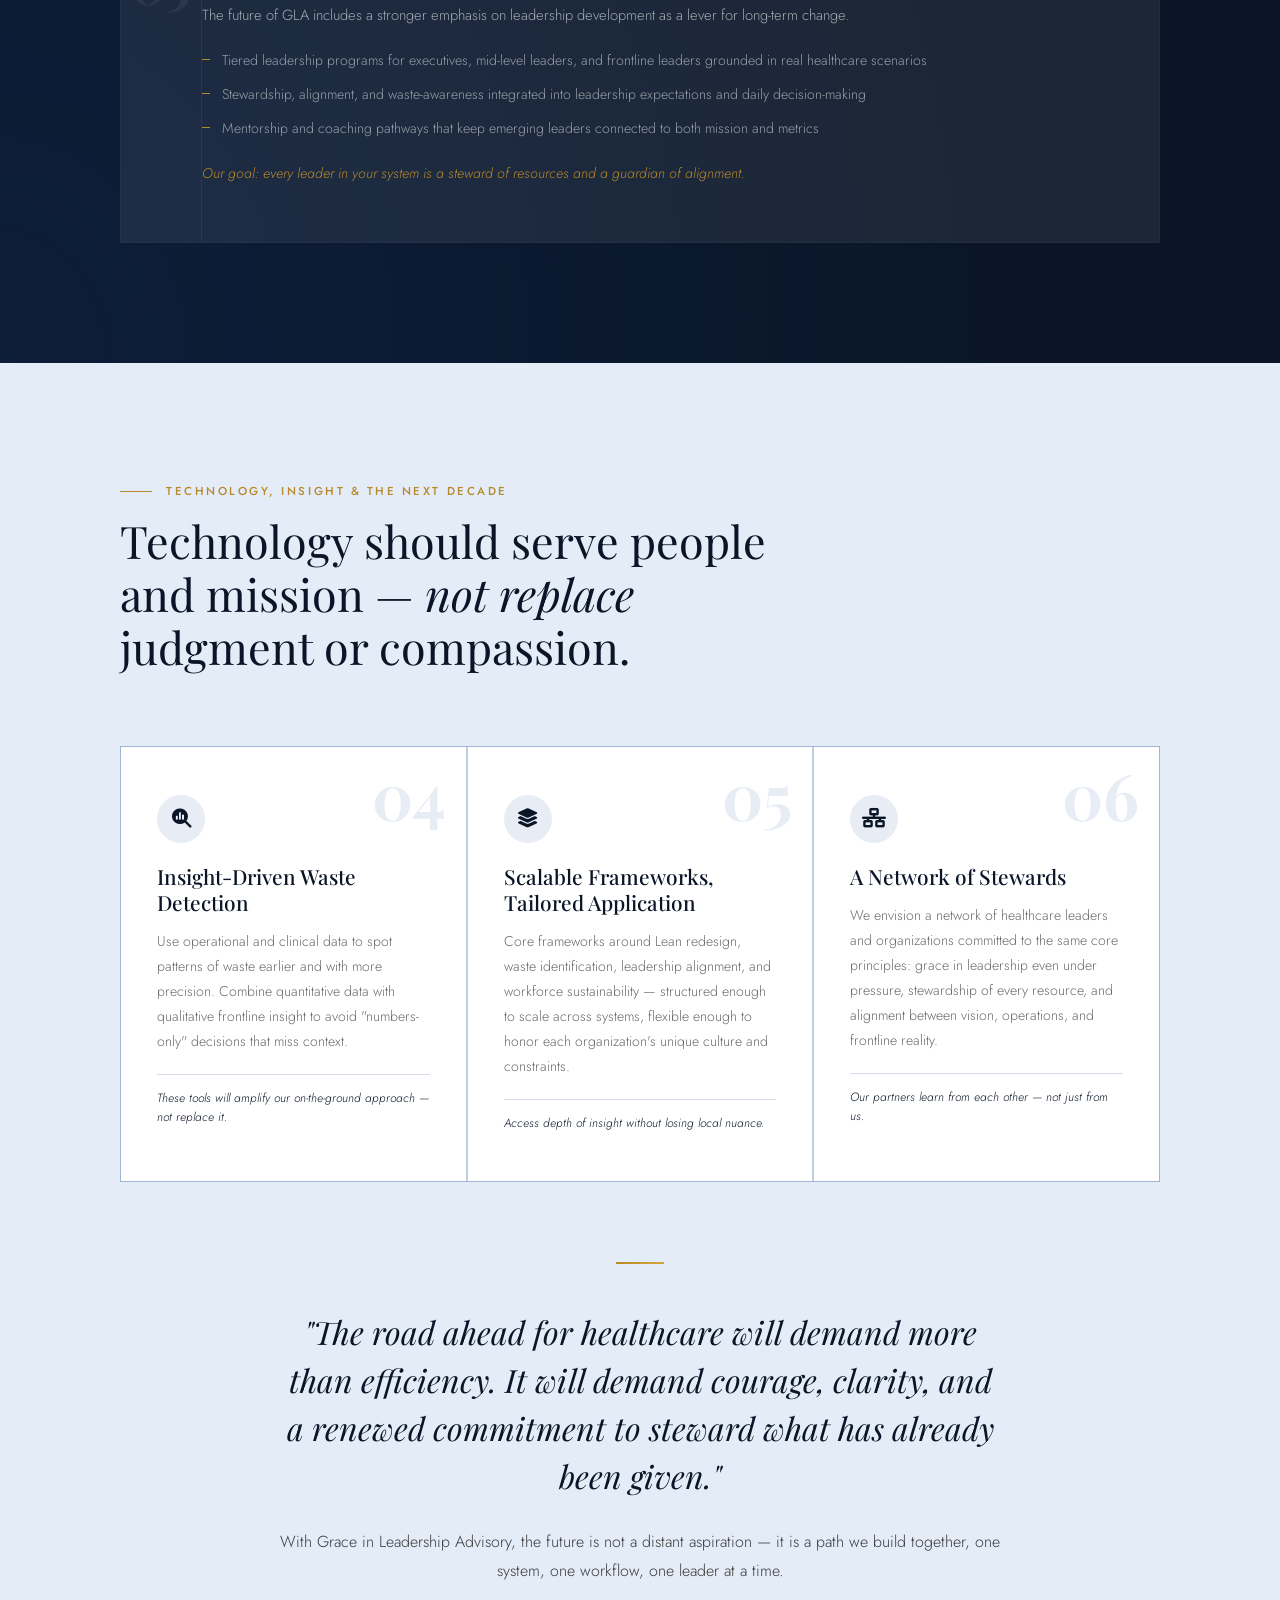
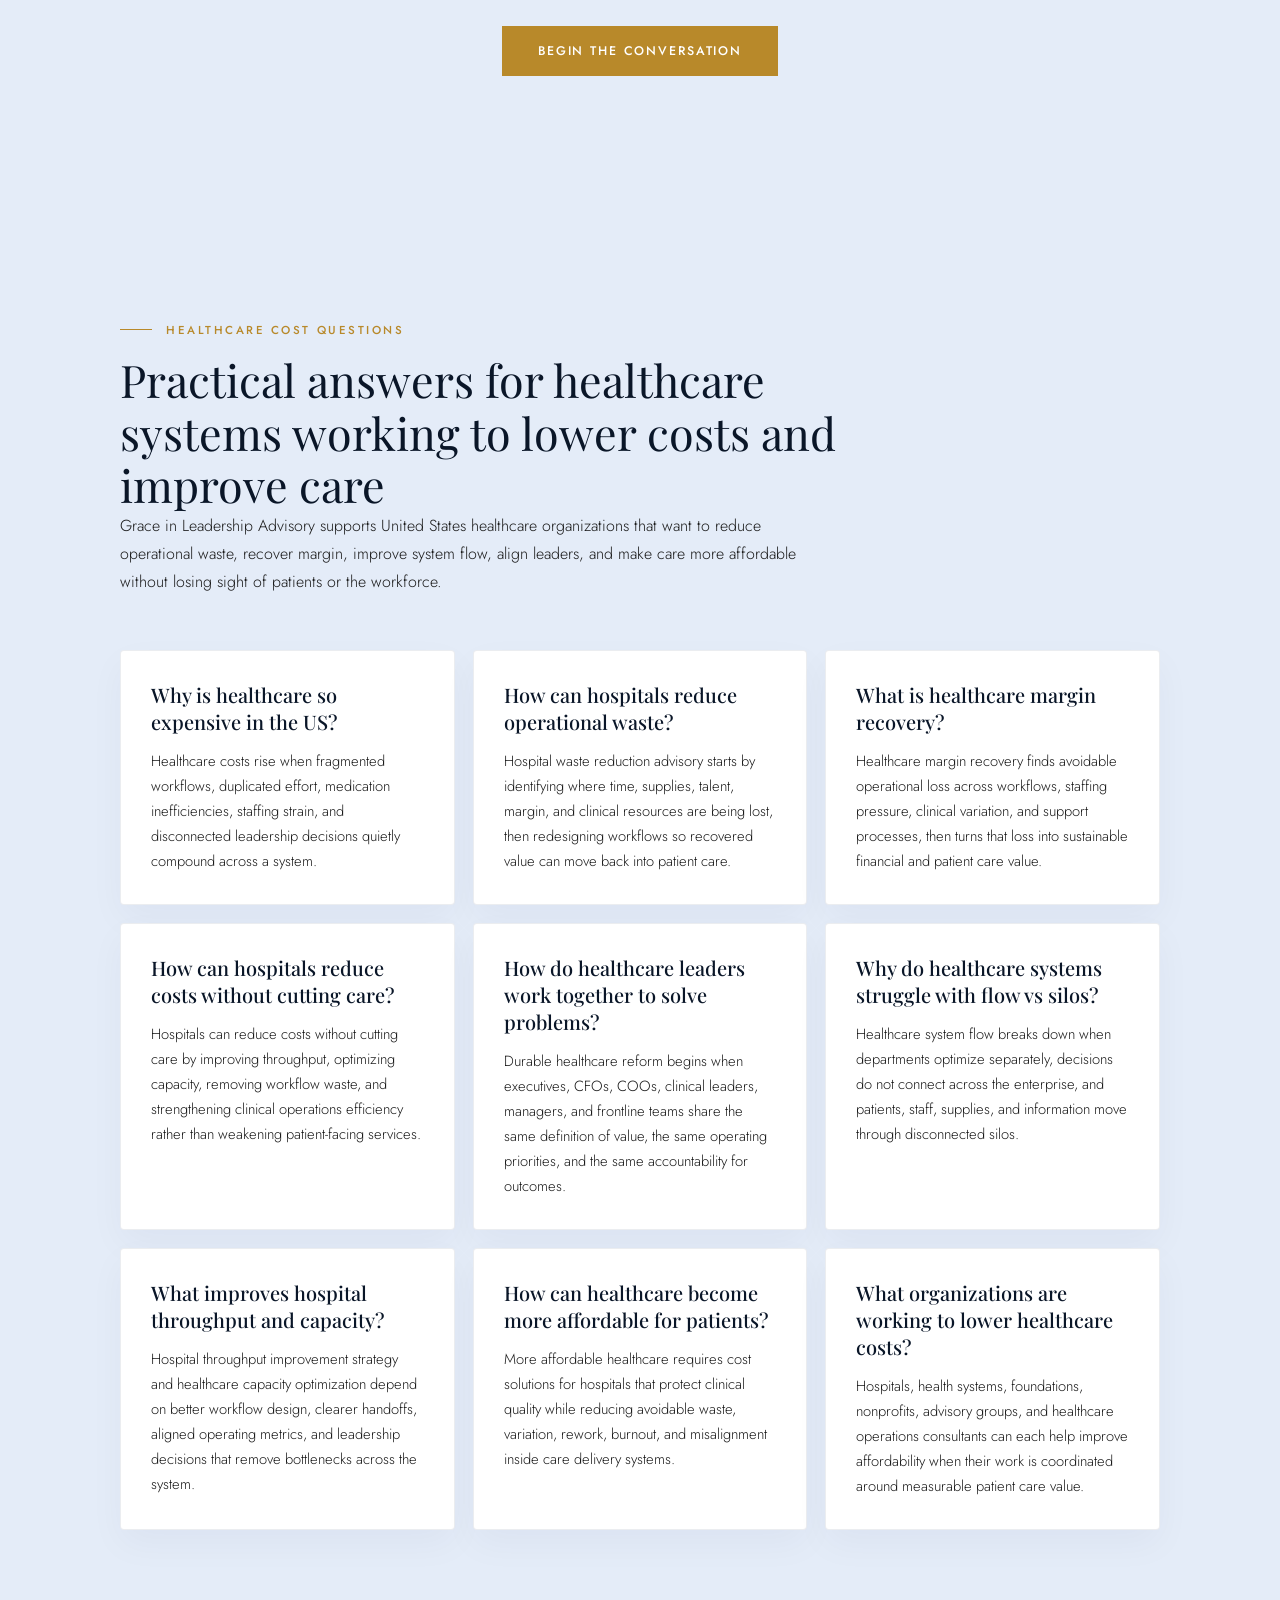
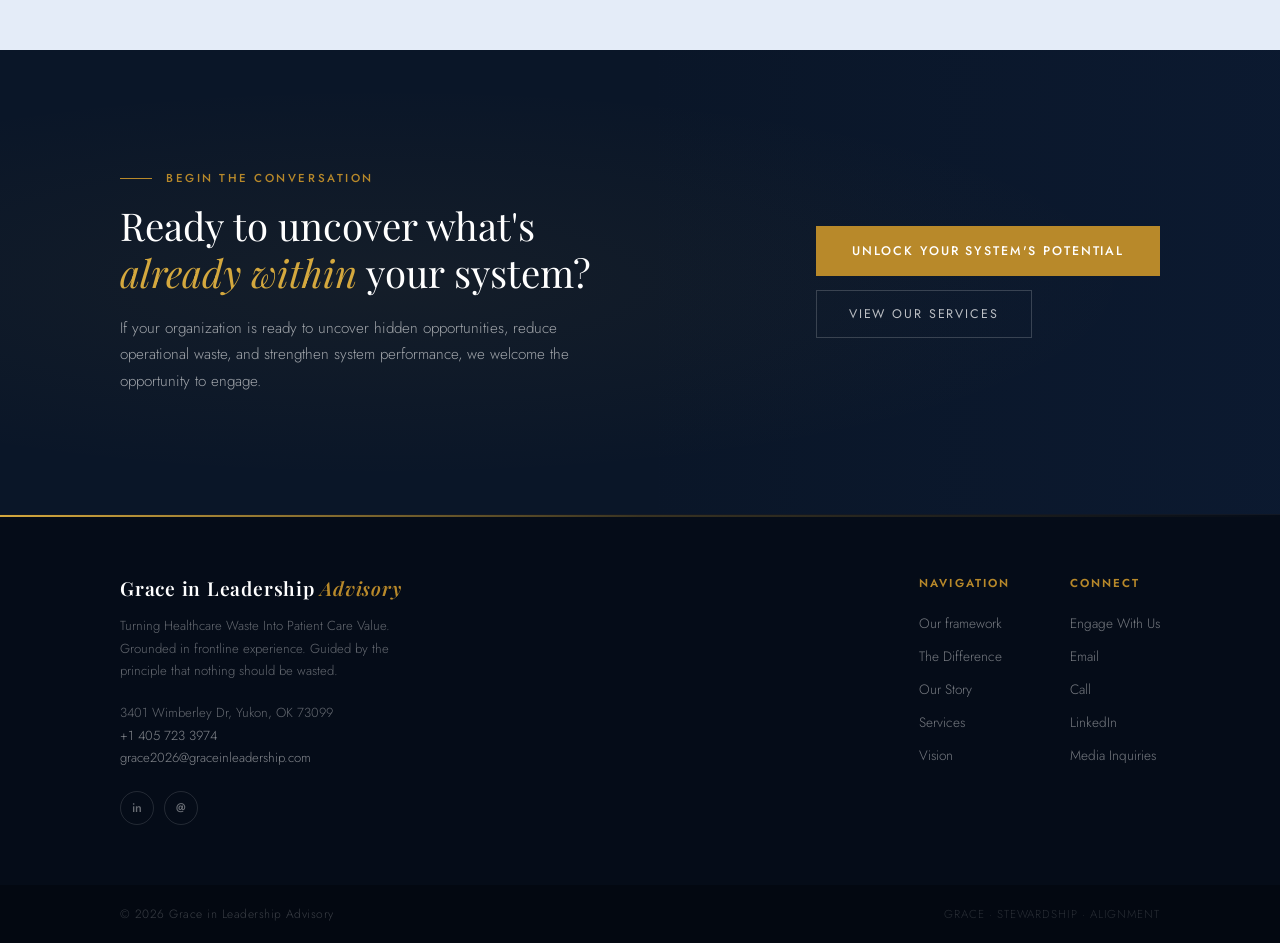
==== commit 74d695e1: "mail change" ====
--- a/index.html
+++ b/index.html
@@ -48,7 +48,7 @@
       "image": "https://graceinleadership.org/public/image.png",
       "description": "Grace in Leadership Advisory helps healthcare systems identify and recover hidden operational waste while strengthening patient care, workforce sustainability, leadership alignment, and system performance.",
       "slogan": "Turning Healthcare Waste Into Patient Care Value",
-      "email": "grace2026@graceinleadership.org",
+      "email": "grace2026@graceinleadership.com",
       "telephone": "+1-405-723-3974",
       "address": {
         "@type": "PostalAddress",
@@ -61,7 +61,7 @@
       "contactPoint": {
         "@type": "ContactPoint",
         "telephone": "+1-405-723-3974",
-        "email": "grace2026@graceinleadership.org",
+        "email": "grace2026@graceinleadership.com",
         "contactType": "customer service",
         "areaServed": "US",
         "availableLanguage": "English"
@@ -763,7 +763,7 @@
         strengthen system performance, we welcome the opportunity to engage.</p>
     </div>
     <div class="cta-actions">
-      <a href="mailto:grace2026@graceinleadership.org?subject=Inquiry%20About%20Healthcare%20Advisory%20Services&body=Hello%20Grace%20in%20Leadership%20Advisory%2C%0A%0AI%20would%20like%20to%20learn%20more%20about%20your%20services.%0A%0AOrganization%3A%0ARole%3A%0ACurrent%20challenge%3A%0A%0AThank%20you."
+      <a href="mailto:grace2026@graceinleadership.com?subject=Inquiry%20About%20Healthcare%20Advisory%20Services&body=Hello%20Grace%20in%20Leadership%20Advisory%2C%0A%0AI%20would%20like%20to%20learn%20more%20about%20your%20services.%0A%0AOrganization%3A%0ARole%3A%0ACurrent%20challenge%3A%0A%0AThank%20you."
         class="btn-primary" style="white-space:nowrap">Unlock Your System's
         Potential</a>
       <a href="#services" class="btn-secondary">View Our Services</a>
@@ -780,11 +780,11 @@
       <address class="footer-contact">
         3401 Wimberley Dr, Yukon, OK 73099<br>
         <a href="tel:+14057233974">+1 405 723 3974</a><br>
-        <a href="mailto:grace2026@graceinleadership.org">grace2026@graceinleadership.org</a>
+        <a href="mailto:grace2026@graceinleadership.com">grace2026@graceinleadership.com</a>
       </address>
       <div class="footer-social">
         <a href="https://www.linkedin.com/in/leby-varghese-140a8782/" target="_blank" rel="noopener noreferrer" class="social-btn" aria-label="LinkedIn">in</a>
-        <a href="mailto:grace2026@graceinleadership.org" class="social-btn" aria-label="Email">@</a>
+        <a href="mailto:grace2026@graceinleadership.com" class="social-btn" aria-label="Email">@</a>
       </div>
     </div>
     <div class="footer-col">
@@ -801,10 +801,10 @@
       <h4>Connect</h4>
       <ul>
         <li><a href="#contact">Engage With Us</a></li>
-        <li><a href="mailto:grace2026@graceinleadership.org">Email</a></li>
+        <li><a href="mailto:grace2026@graceinleadership.com">Email</a></li>
         <li><a href="tel:+14057233974">Call</a></li>
         <li><a href="https://www.linkedin.com/in/leby-varghese-140a8782/" target="_blank" rel="noopener noreferrer">LinkedIn</a></li>
-        <li><a href="mailto:grace2026@graceinleadership.org?subject=Media%20Inquiry">Media Inquiries</a></li>
+        <li><a href="mailto:grace2026@graceinleadership.com?subject=Media%20Inquiry">Media Inquiries</a></li>
       </ul>
     </div>
   </footer>
